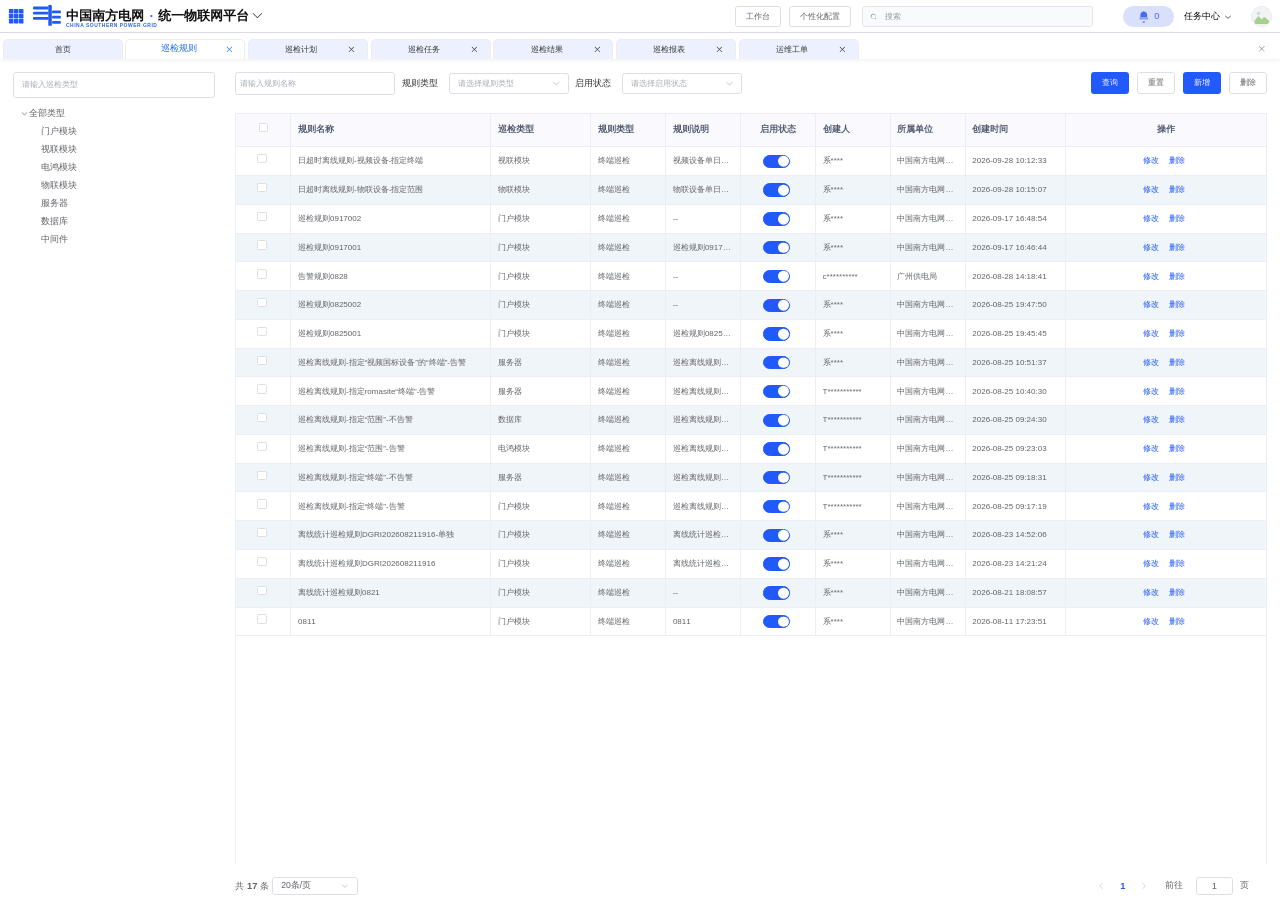
==== prototype/inspection/index.html @ e7e52f53 "发布巡检管理原型，包含告警完成期限与表格布局调整" ====
<!DOCTYPE html>
<html lang="zh-CN">
<head>
<meta charset="utf-8">
<meta name="viewport" content="width=device-width, initial-scale=1">
<title>物联网平台 - 巡检管理</title>
<style>
/* ============================================================
   设计基准：1920px 宽视口为 100%（与原系统 rem 缩放方案等价）
   1rem = 100px @1606px 视口 → 所有尺寸 = 实测像素 / 100
   ============================================================ */
html{ font-size: calc(100vw / 16.06); }
*{ box-sizing: border-box; }
:root{
  --primary:#2159FC;
  --primary-hover:#4C79FD;
  --primary-light:#EDF0FF;
  --t1:#303133;
  --t2:#606266;
  --t3:#909399;
  --ph:#A8ABB2;
  --bd:#DCDFE6;
  --bd-l:#EBEEF5;
  --th-bg:#F9F9FE;
  --th-c:#515A6E;
  --stripe:#F0F5F9;
  --tab-active:#2368F6;
  --pill:#D9E0FC;
  --panel:#F3F5FD;
}
body{
  margin:0; height:100vh; overflow:hidden;
  display:flex; flex-direction:column;
  background:#fff; color:var(--t2);
  font-family:-apple-system,BlinkMacSystemFont,"Segoe UI","Microsoft YaHei",Helvetica,Arial,sans-serif;
  font-size:0.1171rem;
  -webkit-font-smoothing:antialiased;
}
button{ font-family:inherit; }
input{ font-family:inherit; }
::selection{ background:#D9E0FC; }

/* ---------------- 顶部导航 ---------------- */
.topbar{
  flex:none; height:0.42rem; background:#fff;
  border-bottom:1px solid var(--bd);
  display:flex; align-items:center; justify-content:space-between;
  padding-left:0.09rem; padding-right:0.10rem;
}
.tb-left{ display:flex; align-items:center; height:100%; position:relative; top:0.005rem; }
.app-grid{ width:0.24rem; height:0.24rem; flex:none; }
.brand{ display:flex; align-items:center; margin-left:0.09rem; }
.brand-logo{ width:0.35rem; height:0.26rem; margin-bottom:0.03rem; flex:none; }
.brand-text{ margin-left:0.06rem; position:relative; top:0.026rem; }
.brand-title{
  font-size:0.168rem; font-weight:700; color:#111;
  line-height:0.168rem; white-space:nowrap;
}
.brand-title i{ font-style:normal; color:#3C6DF5; padding:0 0.02rem; }
.brand-sub{
  font-size:0.062rem; font-weight:700; color:#2C63F0;
  letter-spacing:0.0066rem; line-height:0.07rem; white-space:nowrap;
  margin-top:0.014rem; transform:scaleY(0.95); transform-origin:left top;
}
.brand-caret{ width:0.16rem; height:0.16rem; margin-left:0.02rem; margin-bottom:0.04rem; color:#333; flex:none; }
.tb-right{ display:flex; align-items:center; height:100%; position:relative; top:0.005rem; }

/* ---------------- 按钮 ---------------- */
.btn{
  height:0.268rem; padding:0 0.1255rem; border-radius:0.0335rem;
  font-size:0.1004rem; font-weight:500; cursor:pointer;
  border:1px solid var(--bd); background:#fff; color:var(--t2);
  display:inline-flex; align-items:center; justify-content:center;
  transition:background-color .2s,border-color .2s,color .2s; white-space:nowrap;
}
.btn:hover{ color:var(--primary); border-color:#C6DAFB; background:#ECF2FE; }
.btn-primary{ background:var(--primary); border-color:var(--primary); color:#fff; }
.btn-primary:hover{ background:var(--primary-hover); border-color:var(--primary-hover); color:#fff; }
.btn+.btn{ margin-left:0.1004rem; }
.btn-link{
  border:none; background:none; padding:0.0669rem 0; color:var(--primary);
  font-size:0.1004rem; cursor:pointer; height:auto; font-weight:400;
}
.btn-link:hover{ color:var(--primary-hover); }
.btn-link+.btn-link{ margin-left:0.1255rem; }
.btn-text-gray{ color:var(--t2); }

/* 顶部搜索框 */
.tb-search{
  margin-left:0.14rem; width:2.89rem; height:0.268rem;
  background:#F9FAFB; border:1px solid #E5E6EB; border-radius:0.0335rem;
  display:flex; align-items:center; padding:0 0.09rem; gap:0.06rem;
}
.tb-search svg{ width:0.10rem; height:0.10rem; color:#999; flex:none; }
.tb-search input{
  border:none; background:transparent; outline:none; flex:1; min-width:0;
  font-size:0.1004rem; color:#333;
}
.tb-search input::placeholder{ color:#999; }

/* 消息铃铛 */
.tb-pill{
  margin-left:0.38rem; width:0.64rem; height:0.268rem; border-radius:0.134rem;
  background:var(--pill); color:#4869F3;
  display:flex; align-items:center; justify-content:center; gap:0.04rem;
  cursor:pointer;
}
.tb-pill svg{ width:0.17rem; height:0.17rem; flex:none; }
.tb-pill span{ font-size:0.1171rem; line-height:1; }
.tb-task{
  margin-left:0.13rem; display:flex; align-items:center; gap:0.05rem;
  font-size:0.1087rem; color:#000; cursor:pointer;
}
.tb-task svg{ width:0.10rem; height:0.10rem; }
.tb-avatar{ margin-left:0.23rem; width:0.27rem; height:0.27rem; border-radius:50%; flex:none;
  border:1px solid #E4E7ED; background:#fff; overflow:hidden; display:flex;
  align-items:center; justify-content:center; }

/* ---------------- 标签栏 ---------------- */
.tags-view{
  flex:none; height:0.32rem; background:#fff;
  display:flex; align-items:flex-end; overflow:hidden;
  box-shadow:0 1px 4px rgba(0,0,0,.07); position:relative; z-index:5;
}
.tag{
  width:1.506rem; height:0.251rem; margin:0.0669rem 0 0 0.0335rem;
  border:1px solid #EBEDF1; border-bottom:none;
  border-radius:0.06rem 0.06rem 0 0;
  background:var(--primary-light); color:#333;
  font-size:0.1004rem; display:flex; align-items:center; justify-content:center;
  cursor:pointer; position:relative; padding:0 0.134rem; flex:none;
}
.tag.active{ background:#fff; color:var(--tab-active); font-size:0.1087rem; font-weight:500; }
.tag .tag-label{ flex:1; min-width:0; text-align:center; overflow:hidden; text-overflow:ellipsis; white-space:nowrap; }
.tag .tag-close{
  width:0.12rem; height:0.12rem; margin-left:0.05rem; flex:none;
  border-radius:50%; display:flex; align-items:center; justify-content:center;
  color:#333; font-size:0.10rem;
}
.tag.active .tag-close{ color:var(--tab-active); }
.tag .tag-close:hover{ background:rgba(0,0,0,.08); }
.tag .tag-close svg{ width:0.11rem; height:0.11rem; }

/* ---------------- 内容区 ---------------- */
.content{ flex:1; min-height:0; display:flex; flex-direction:column; padding:0.1673rem 0.1673rem 0.024rem; }
.page{ flex:1; min-height:0; display:none; flex-direction:column; }
.page.show{ display:flex; }

/* 筛选区 */
.filter-box{ flex:none; height:0.42rem; display:flex; align-items:flex-start; margin-bottom:0.09rem; }
.filter-item{ flex:none; margin-right:0.083rem; }
.fi-input{ width:2.01rem; }
.inp{
  width:100%; height:0.268rem; border:1px solid var(--bd); border-radius:0.0335rem;
  background:#fff; padding:0 0.05rem; font-size:0.1004rem; color:var(--t2); outline:none;
  transition:border-color .2s;
}
.inp::placeholder{ color:var(--ph); }
.inp:focus{ border-color:var(--primary); }
.inp-sm{ height:0.284rem; }
.sel{
  width:100%; height:0.268rem; border:1px solid var(--bd); border-radius:0.0335rem;
  background:#fff; display:flex; align-items:center; justify-content:space-between;
  padding:0 0.09rem 0 0.10rem; font-size:0.1004rem; color:var(--ph); cursor:pointer;
}
.sel .val{ color:var(--t2); }
.sel.filled{ color:var(--t2); }
.sel svg{ width:0.11rem; height:0.11rem; color:#A8ABB2; flex:none; }
.fi-unit{ width:1.66rem; }
.fi-group{ width:2.23rem; display:flex; align-items:stretch; }
.grp-label{
  height:0.268rem; border:1px solid var(--bd); border-right:none;
  border-radius:0.0335rem 0 0 0.0335rem; background:#fff;
  display:flex; align-items:center; padding:0 0.117rem;
  font-size:0.1004rem; color:var(--t2); white-space:nowrap;
}
.grp-sel{
  flex:1; min-width:0; height:0.268rem; border:1px solid var(--bd);
  border-radius:0 0.0335rem 0.0335rem 0; background:#fff;
  display:flex; align-items:center; justify-content:space-between;
  padding:0 0.09rem 0 0.10rem; font-size:0.1004rem; color:var(--ph); cursor:pointer;
}
.grp-sel.filled{ color:var(--t2); }
.grp-sel svg{ width:0.11rem; height:0.11rem; color:#A8ABB2; flex:none; }
.filter-right{ margin-left:auto; display:flex; align-items:flex-start; }

/* 高级筛选面板 */
.adv-panel{ flex:none; }
.adv-row{
  background:var(--panel); border-radius:0.0669rem 0.0669rem 0 0;
  padding:0.14rem 0.09rem 0.14rem 0.09rem; display:flex; align-items:center;
}
.adv-row .filter-item{ margin-right:0.09rem; }
.adv-foot{
  background:var(--panel); border-radius:0 0 0.0669rem 0.0669rem;
  height:0.54rem; display:flex; align-items:center; justify-content:flex-end;
  padding-right:0.09rem; margin-bottom:0.08rem;
}
.adv-status{ width:3.11rem; display:flex; align-items:center; gap:0.09rem; }
.adv-status .lb{ font-size:0.1004rem; color:var(--t2); white-space:nowrap; }
.adv-date{ width:6.22rem; display:flex; align-items:center; gap:0.09rem; }
.date-range{
  flex:1; min-width:0; height:0.268rem; border:1px solid var(--bd); border-radius:0.0335rem;
  background:#fff; display:flex; align-items:center; padding:0 0.09rem;
  font-size:0.1004rem; color:var(--ph); cursor:pointer;
}
.date-range .sep{ margin:0 0.05rem; }
.collapse-btn{
  border:none; background:none; color:var(--t2); font-size:0.1004rem; cursor:pointer;
  display:flex; align-items:center; gap:0.03rem;
}
.collapse-btn:hover{ color:var(--primary); }

/* ---------------- 表格 ---------------- */
.table-wrap{
  flex:1; min-height:0; overflow-y:auto; overflow-x:auto;
  border:1px solid var(--bd-l); border-bottom:none;
  background:#fff; position:relative;
}
table.tbl{ width:100%; table-layout:fixed; border-collapse:separate; border-spacing:0; }
table.tbl th,table.tbl td{
  border-right:1px solid var(--bd-l); border-bottom:1px solid var(--bd-l);
  text-align:left; vertical-align:middle; overflow:hidden;
}
table.tbl th:last-child,table.tbl td:last-child{ border-right:none; }
table.tbl thead th{
  height:0.413rem; background:var(--th-bg); color:var(--th-c);
  font-size:0.1087rem; font-weight:600; padding:0 0.1004rem;
  position:sticky; top:0; z-index:3; white-space:nowrap;
}
table.tbl tbody td{
  height:0.3633rem; padding:0 0.1004rem; font-size:0.1004rem; color:var(--t2);
  background:#fff; white-space:nowrap; text-overflow:ellipsis;
}
table.tbl tbody tr:nth-child(even) td{ background:var(--stripe); }
table.tbl tbody tr:hover td{ background:#F5F7FA; }
td.col-op{ text-align:left; }
td.col-op .cell{ display:flex; align-items:center; }
.exp-num{ color:blue; font-weight:700; cursor:pointer; }
.exp-num:hover{ text-decoration:underline; }
.empty-cell{
  height:6.54rem; text-align:center; color:var(--t3); font-size:0.1171rem;
  display:flex; align-items:center; justify-content:center; background:#fff;
}
tr.no-stripe td{ background:#fff !important; }

/* 分页 */
.pager{
  flex:none; height:0.301rem; margin-top:0.125rem;
  display:flex; align-items:center; justify-content:space-between;
}
.page-detail .pager{ margin-top:0.14rem; }
.pager .total{ font-size:0.1171rem; color:var(--t2); white-space:nowrap; }
.pager-right{ flex:1; min-width:0; display:flex; align-items:center; padding:0.0167rem 0.0418rem; }
.pg-ctrl{ margin-left:auto; display:flex; align-items:center; }
.pg-size{
  width:1.071rem; height:0.268rem; border:1px solid transparent; border-radius:0.0335rem;
  display:flex; align-items:center; justify-content:space-between; padding:0 0.09rem 0 0.10rem;
  font-size:0.1087rem; color:var(--t2); cursor:pointer; flex:none;
}
.pg-size:hover{ border-color:var(--bd); }
.pg-size svg{ width:0.10rem; height:0.10rem; color:#A8ABB2; }
.pg-btn{
  width:0.268rem; height:0.268rem; border-radius:0.0167rem;
  background:#fff; border:none; color:var(--t1); font-size:0.1171rem;
  display:flex; align-items:center; justify-content:center; cursor:pointer; flex:none;
}
.pg-btn:hover{ color:var(--primary); }
.pg-btn:disabled{ color:#C0C4CC; cursor:not-allowed; }
.pg-nums{ display:flex; align-items:center; }
.pg-num{
  width:0.268rem; height:0.268rem; border-radius:0.0167rem; background:#fff;
  display:flex; align-items:center; justify-content:center; cursor:pointer;
  font-size:0.1171rem; color:var(--t1); padding:0 0.0335rem; flex:none;
}
.pg-num:hover{ color:var(--primary); }
.pg-num.active{ color:var(--primary); font-weight:700; }
.pg-jump{ margin-left:0.1338rem; display:flex; align-items:center; font-size:0.1087rem; color:var(--t2); }
.pg-jump .goto{ width:0.297rem; display:flex; align-items:center; margin-right:0.0669rem; }
.pg-jump .cls{ width:0.297rem; display:flex; align-items:center; margin-left:0.0669rem; }
.pg-jump input{
  width:0.468rem; height:0.234rem; margin:0 0.0167rem; border:1px solid var(--bd);
  border-radius:0.0335rem; text-align:center; font-size:0.1171rem; color:var(--t2); outline:none;
}
.pg-jump input:focus{ border-color:var(--primary); }

/* ---------------- 详情页 ---------------- */
.detail-title{ flex:none; margin:0; height:0.221rem; font-size:0.2008rem; font-weight:500; color:#333; line-height:0.221rem; }
.detail-actions{ flex:none; height:0.268rem; margin-top:0.032rem; display:flex; justify-content:flex-end; }
.page-detail .table-wrap{ margin-top:0.28rem; }
.page-detail .content{ padding-bottom:0.14rem; }
/* 详情表行高比列表表更矮（1920 实测 34px，列表为 43.4px） */
.page-detail table.tbl tbody td{ height:0.284rem; }

/* ---------------- 弹窗 ---------------- */
.overlay{
  position:fixed; inset:0; background:rgba(0,0,0,.5); z-index:100;
  display:none; overflow:auto;
}
.overlay.show{ display:block; }
.dialog{
  width:8.03rem; margin:0.4625rem auto 0.42rem; background:#fff;
  border-radius:0.0669rem; box-shadow:0 12px 32px 4px rgba(0,0,0,.04),0 8px 20px rgba(0,0,0,.08);
  display:flex; flex-direction:column;
}
.dlg-head{
  background:#EEF1FD; border-radius:0.0669rem 0.0669rem 0 0;
  padding:0.15rem 0.268rem 0.117rem 0.167rem; position:relative;
  display:flex; align-items:center;
}
.dlg-head h3{ margin:0; font-size:0.1506rem; font-weight:500; color:var(--t1); }
.dlg-close{
  position:absolute; right:0.167rem; top:50%; transform:translateY(-50%);
  width:0.20rem; height:0.20rem; border:none; background:none; cursor:pointer;
  color:#909399; display:flex; align-items:center; justify-content:center;
}
.dlg-close:hover{ color:var(--primary); }
.dlg-close svg{ width:0.13rem; height:0.13rem; }
.dlg-body{ padding:0.1255rem 0.167rem; }
.dlg-foot{ padding:0.134rem 0.167rem 0.167rem; display:flex; justify-content:flex-end; }

.form-row{ display:flex; margin-bottom:0.1506rem; }
.form-item{ flex:1; min-width:0; display:flex; align-items:flex-start; }
.form-item.col2{ margin-left:0; }
.fi-label{
  flex:none; width:1.50rem; text-align:right; padding-right:0.1004rem;
  font-size:0.1171rem; color:#333; line-height:0.2677rem; margin-bottom:0.0418rem;
}
.fi-label.w80{ width:0.80rem; }
.fi-label .req{ color:#F56C6C; margin-right:0.02rem; }
.fi-ctrl{ flex:1; min-width:0; line-height:0.2677rem; display:flex; flex-direction:column; justify-content:center; }
.ctrl-line{ display:flex; align-items:center; gap:0.05rem; min-height:0.2677rem; flex-wrap:wrap; }
.radios{ display:flex; align-items:center; gap:0.251rem; }
.radio{ display:flex; align-items:center; gap:0.05rem; font-size:0.1171rem; color:var(--t2); cursor:pointer; }
.radio .dot{
  width:0.1171rem; height:0.1171rem; border-radius:50%; border:1px solid var(--bd);
  background:#fff; flex:none; position:relative;
}
.radio.checked .dot{ border-color:var(--primary); background:var(--primary); }
.radio.checked .dot::after{
  content:""; position:absolute; left:50%; top:50%; transform:translate(-50%,-50%);
  width:0.045rem; height:0.045rem; border-radius:50%; background:#fff;
}
.radio.disabled{ color:#A8ABB2; cursor:not-allowed; }
.radio.disabled .dot{ background:#F5F7FA; border-color:#DCDFE6; }
.radio.disabled.checked .dot{ background:#F5F7FA; border-color:#DCDFE6; }
.radio.disabled.checked .dot::after{ background:#A8ABB2; }
.checkbox{ display:flex; align-items:center; gap:0.05rem; font-size:0.1171rem; color:var(--t2); cursor:pointer; }
.checkbox.disabled{ color:#A8ABB2; cursor:not-allowed; }
.checkbox .box{
  width:0.1171rem; height:0.1171rem; border-radius:0.0167rem; border:1px solid var(--bd);
  background:#fff; flex:none; display:flex; align-items:center; justify-content:center; color:#fff;
}
.checkbox.checked .box{ background:var(--primary); border-color:var(--primary); }
.checkbox.disabled.checked .box{ background:#F2F6FC; border-color:#DCDFE6; color:#A8ABB2; }
.checkbox .box svg{ width:0.08rem; height:0.08rem; display:none; }
.checkbox.checked .box svg{ display:block; }
.ctrl-inp{
  height:0.268rem; border:1px solid var(--bd); border-radius:0.0335rem; background:#fff;
  padding:0 0.09rem; font-size:0.1004rem; color:var(--t2); outline:none; width:100%;
}
.ctrl-inp::placeholder{ color:var(--ph); }
.ctrl-inp:focus{ border-color:var(--primary); }
.ctrl-inp[readonly]{ background:#F5F7FA; color:#A8ABB2; cursor:not-allowed; }
.inp-wrap{ flex:1; min-width:0; position:relative; display:flex; align-items:center; }
.inp-count{
  position:absolute; right:0.09rem; font-size:0.1004rem; color:var(--t3); pointer-events:none;
}
.inp-icon{
  position:absolute; left:0.09rem; width:0.12rem; height:0.12rem; color:#A8ABB2;
  display:flex; align-items:center; pointer-events:none;
}
.inp-icon svg{ width:100%; height:100%; }
.inp-suffix{
  position:absolute; right:0.09rem; width:0.12rem; height:0.12rem; color:#A8ABB2;
  display:flex; align-items:center; pointer-events:none;
}
.inp-suffix svg{ width:100%; height:100%; }
.suffix-tip{ font-size:0.1004rem; color:var(--t3); white-space:nowrap; }
.week-chips{ display:flex; gap:0.05rem; }
.week-chip{
  min-width:0.42rem; height:0.23rem; border:1px solid var(--bd); border-radius:0.0335rem;
  background:#fff; font-size:0.1004rem; color:var(--t2); display:flex;
  align-items:center; justify-content:center; cursor:pointer; padding:0 0.06rem;
}
.week-chip.on{ background:var(--primary); border-color:var(--primary); color:#fff; }
.seg{ display:flex; border:1px solid var(--primary); border-radius:0.0335rem; overflow:hidden; height:0.23rem; flex:none; }
.seg div{ width:0.40rem; display:flex; align-items:center; justify-content:center; font-size:0.1004rem; cursor:pointer; color:var(--primary); }
.seg div+div{ border-left:1px solid var(--primary); }
.seg div.on{ background:var(--primary); color:#fff; }
.wk-sel{
  width:1.24rem; height:0.268rem; border:1px solid var(--bd); border-radius:0.0335rem; background:#fff;
  display:flex; align-items:center; justify-content:space-between; padding:0 0.09rem 0 0.10rem;
  font-size:0.1004rem; color:var(--t2); cursor:pointer; flex:none;
}
.wk-sel svg{ width:0.11rem; height:0.11rem; color:#A8ABB2; flex:none; }

/* 确认框 */
.msgbox{
  width:4.20rem; margin:0.4625rem auto 0; background:#fff; border-radius:0.0669rem;
  padding:0.167rem; box-shadow:0 12px 32px 4px rgba(0,0,0,.04),0 8px 20px rgba(0,0,0,.08);
  position:relative;
}
.msgbox h3{ margin:0 0 0.1255rem; font-size:0.1506rem; font-weight:500; color:var(--t1); }
.msgbox p{ margin:0; font-size:0.1171rem; color:var(--t2); line-height:0.251rem; }
.msgbox .dlg-close{ right:0.167rem; top:0.167rem; transform:none; }
.msgbox-foot{ margin-top:0.251rem; display:flex; justify-content:flex-end; }

/* 轻提示 */
.toast-wrap{ position:fixed; top:0.2rem; left:0; right:0; z-index:300; display:flex; flex-direction:column; align-items:center; pointer-events:none; }
.toast{
  margin-bottom:0.10rem; background:#fff; border:1px solid var(--bd-l); border-radius:0.0335rem;
  box-shadow:0 4px 12px rgba(0,0,0,.12); padding:0.11rem 0.15rem;
  display:flex; align-items:center; gap:0.07rem; font-size:0.1171rem; color:var(--t2);
  animation:toastIn .25s ease;
}
.toast svg{ width:0.14rem; height:0.14rem; flex:none; }
.toast.info svg{ color:#909399; }
.toast.success svg{ color:#67C23A; }
.toast.warn svg{ color:#E6A23C; }
@keyframes toastIn{ from{ opacity:0; transform:translateY(-0.10rem);} to{ opacity:1; transform:none;} }

/* ============================================================
   v2 新增样式
   ============================================================ */
/* 内层 Tab：紧凑 + 选中蓝底白字 */
.inner-tabs{flex:none; display:flex; gap:0.06rem; margin-bottom:0.10rem;}
.inner-tab{
  padding:0.05rem 0.14rem; font-size:0.1171rem; line-height:0.22rem; color:var(--t2);
  cursor:pointer; border-radius:0.0335rem; transition:background .15s,color .15s; user-select:none;
}
.inner-tab:hover{ color:var(--primary); background:#F0F4FF; }
.inner-tab.on{ background:var(--primary); color:#fff; }

/* 面板：沿用原 .page 的纵向 flex 模型，保证内部表格独立滚动 */
.pane{ flex:1; min-height:0; display:none; flex-direction:column; }
.pane.show{ display:flex; }
#pane-report{ overflow-y:auto; padding-right:0.04rem; }
#pane-detail{ overflow:hidden; }

/* 补齐原文件中未定义的类名 */
.op-links{ display:flex; gap:0.10rem; flex-wrap:nowrap; align-items:center; }
.op-links a{ color:var(--primary); cursor:pointer; font-size:0.1171rem; white-space:nowrap; }
.op-links a:hover{ text-decoration:underline; }

/* 只读配置弹窗 */
.ro-tip{
  margin:0 0 0.10rem; padding:0.05rem 0.09rem; font-size:0.1087rem; color:#8A6D3B;
  background:#FDF6EC; border:1px solid #FAE3C0; border-radius:0.0335rem;
}

/* 检测报表 */
.metric-grid{ display:grid; grid-template-columns:repeat(4,minmax(0,1fr)); gap:0.12rem; margin-bottom:0.10rem; }
.metric-card{ background:#F7F8FA; border-radius:0.0669rem; padding:0.14rem 0.16rem; }
.metric-card .lb{ font-size:0.1171rem; color:var(--t2); margin-bottom:0.05rem; }
.metric-card .num{ font-size:0.2677rem; font-weight:500; color:var(--t1); line-height:1.2; font-variant-numeric:tabular-nums; }
.metric-card .sub{ font-size:0.1087rem; color:var(--t3); margin-top:0.03rem; }
.metric-note{ font-size:0.1087rem; color:var(--t3); margin:0 0 0.14rem; }

.card{ background:#fff; border:1px solid var(--bd-l); border-radius:0.0669rem; padding:0.14rem 0.16rem; margin-bottom:0.14rem; }
.card-hd{ display:flex; align-items:center; justify-content:space-between; margin-bottom:0.10rem; }
.card-hd h4{ margin:0; font-size:0.1339rem; font-weight:500; color:var(--t1); }
.card-hd .ops{ display:flex; gap:0.08rem; align-items:center; }

.proj-grid{ display:grid; grid-template-columns:repeat(4,minmax(0,1fr)); gap:0.12rem; margin-bottom:0.14rem; }
.proj-card{ background:#F7F8FA; border-radius:0.0669rem; padding:0.12rem 0.14rem; }
.proj-card h5{ margin:0 0 0.08rem; font-size:0.1255rem; font-weight:500; color:var(--t1); }
.proj-card .rows{ display:flex; flex-wrap:wrap; gap:0.06rem 0.28rem; }
.proj-card .row{ font-size:0.1171rem; color:var(--t2); line-height:1.9; white-space:nowrap; }
.proj-card .row span{ color:var(--t1); font-variant-numeric:tabular-nums; }
.proj-card .row em{ font-style:normal; font-size:0.1087rem; color:var(--t3); }

.rpt-tbl{ width:100%; border-collapse:collapse; font-size:0.1171rem; table-layout:fixed; }
.rpt-tbl th{ background:#F7F8FA; color:var(--t2); font-weight:400; font-size:0.1087rem; text-align:right; padding:0.07rem 0.10rem; border-bottom:1px solid var(--bd-l); }
.rpt-tbl th:first-child,.rpt-tbl td:first-child{ text-align:left; }
.rpt-tbl td{ padding:0.07rem 0.10rem; border-bottom:1px solid var(--bd-l); text-align:right; font-variant-numeric:tabular-nums; color:var(--t1); }
.rpt-tbl td .sub{ font-size:0.1087rem; color:var(--t3); margin-left:0.03rem; }
.rpt-tbl tfoot td{ font-weight:500; border-top:1px solid var(--bd-l); border-bottom:none; }
.rpt-foot{ font-size:0.1087rem; color:var(--t3); line-height:1.9; margin:0.10rem 0 0; }

.trend-legend{ display:flex; gap:0.20rem; font-size:0.1087rem; color:var(--t2); margin-top:0.06rem; flex-wrap:wrap; }
.trend-legend span{ display:flex; align-items:center; gap:0.06rem; cursor:pointer; }
.trend-legend span.off{ opacity:.35; }
.trend-legend i{ width:0.14rem; height:2px; display:inline-block; }

/* 处置工单弹窗 */
.wo-picked{ max-height:1.50rem; overflow:auto; border:1px solid var(--bd-l); border-radius:0.0335rem; }
.wo-picked table{ width:100%; border-collapse:collapse; table-layout:fixed; font-size:0.1171rem; }
.wo-picked th{ background:#F7F8FA; font-weight:400; color:var(--t2); font-size:0.1087rem; text-align:left; padding:0.05rem 0.10rem; border-bottom:1px solid var(--bd-l); position:sticky; top:0; z-index:1; }
.wo-picked td{ padding:0.05rem 0.10rem; border-bottom:1px solid var(--bd-l); color:var(--t1); overflow:hidden; text-overflow:ellipsis; white-space:nowrap; }
.wo-picked td.w1{ width:0.36rem; }
.wo-picked td.w2{ width:1.10rem; text-align:right; font-variant-numeric:tabular-nums; }
.wo-picked td.w3{ width:0.90rem; color:var(--t2); }
.wo-bar{ display:flex; align-items:center; justify-content:space-between; margin-top:0.06rem; font-size:0.1087rem; color:var(--t2); }


/* 字段提示按钮：hover 显示，移出隐藏 */
.tip{
  width:0.13rem; height:0.13rem; border-radius:50%; background:#C0C4CC; color:#fff;
  font-size:0.0868rem; line-height:1; display:inline-flex; align-items:center; justify-content:center;
  cursor:help; position:relative; flex:none; font-style:normal; margin-left:0.04rem; vertical-align:middle;
}
.tip:hover{ background:var(--primary); }
.tip::after{
  content:attr(data-tip); position:absolute; left:0.19rem; top:50%; transform:translateY(-50%);
  background:rgba(48,49,51,.92); color:#fff; font-size:0.1004rem; line-height:1.6; font-weight:400;
  padding:0.05rem 0.08rem; border-radius:0.0251rem; width:max-content; max-width:3.20rem;
  white-space:normal; opacity:0; visibility:hidden; transition:opacity .15s; z-index:60; pointer-events:none;
}
.tip:hover::after{ opacity:1; visibility:visible; }

/* 工单弹窗内分页 */
.wo-pager{ display:flex; align-items:center; justify-content:flex-end; gap:0.06rem; margin-top:0.05rem; font-size:0.1004rem; color:var(--t2); }
.wo-pager button{ height:0.22rem; min-width:0.22rem; padding:0 0.06rem; border:1px solid var(--bd);
  background:#fff; border-radius:0.0251rem; cursor:pointer; color:var(--t2); font-size:0.1004rem; }
.wo-pager button:hover:not(:disabled){ border-color:var(--primary); color:var(--primary); }
.wo-pager button:disabled{ opacity:.4; cursor:not-allowed; }

/* 组织树选择器 */
.tree-dd{ position:fixed; z-index:200; background:#fff; border:1px solid #E4E7ED; border-radius:0.0335rem;
  box-shadow:0 2px 12px rgba(0,0,0,.1); padding:0.05rem 0; font-size:0.1004rem; min-width:2.60rem; max-height:3.20rem; overflow:auto; }
.tree-dd .tnode{ display:flex; align-items:center; height:0.26rem; padding-right:0.12rem; cursor:pointer; color:#606266; }
.tree-dd .tnode:hover{ background:#F5F7FA; }
.tree-dd .tnode.on{ color:var(--primary); background:#F0F4FF; }
.tree-dd .tarrow{ width:0.16rem; flex:none; display:flex; align-items:center; justify-content:center; color:#C0C4CC; }
.tree-dd .tarrow svg{ width:0.09rem; height:0.09rem; transition:transform .15s; }
.tree-dd .tarrow.open svg{ transform:rotate(90deg); }
.tree-dd .tnode .tname{ flex:1; min-width:0; overflow:hidden; text-overflow:ellipsis; white-space:nowrap; }
.tree-dd .tfoot{ border-top:1px solid var(--bd-l); margin-top:0.04rem; padding:0.05rem 0.12rem 0.02rem; }
.tree-dd .tfoot label{ display:flex; align-items:center; gap:0.05rem; cursor:pointer; color:#606266; }

/* 日期选择器 */
.date-dd{ position:fixed; z-index:200; background:#fff; border:1px solid #E4E7ED; border-radius:0.0335rem;
  box-shadow:0 2px 12px rgba(0,0,0,.1); padding:0.08rem; font-size:0.1004rem; width:2.20rem; }
.date-dd .dh{ display:flex; align-items:center; justify-content:space-between; margin-bottom:0.06rem; color:#606266; }
.date-dd .dh b{ font-weight:500; }
.date-dd .dh span{ cursor:pointer; padding:0 0.05rem; color:var(--primary); }
.date-dd .dw{ display:grid; grid-template-columns:repeat(7,1fr); gap:0.02rem; color:#A8ABB2; text-align:center; margin-bottom:0.03rem; }
.date-dd .dg{ display:grid; grid-template-columns:repeat(7,1fr); gap:0.02rem; }
.date-dd .dc{ height:0.22rem; display:flex; align-items:center; justify-content:center; cursor:pointer;
  border-radius:0.0251rem; color:#606266; }
.date-dd .dc:hover{ background:#F0F4FF; color:var(--primary); }
.date-dd .dc.on{ background:var(--primary); color:#fff; }
.date-dd .dc.dim{ color:#DCDFE6; cursor:not-allowed; }
.date-dd .dc.dim:hover{ background:none; color:#DCDFE6; }

/* 趋势图 tooltip */
#trendWrap{ position:relative; }
.trend-tip{ position:absolute; pointer-events:none; background:rgba(48,49,51,.92); color:#fff;
  font-size:0.1004rem; line-height:1.7; padding:0.05rem 0.08rem; border-radius:0.0251rem;
  opacity:0; transition:opacity .12s; white-space:nowrap; z-index:10; }

/* 多选下拉面板 */
.multi-dd{
  position:fixed; z-index:200; background:#fff; border:1px solid #E4E7ED; border-radius:0.0335rem;
  box-shadow:0 2px 12px rgba(0,0,0,.1); padding:0.05rem 0; font-size:0.1004rem; min-width:1.80rem;
}
.multi-dd .mi{ display:flex; align-items:center; gap:0.05rem; padding:0 0.12rem; height:0.26rem; cursor:pointer; color:#606266; }
.multi-dd .mi:hover{ background:#F5F7FA; }
.multi-dd .mi.on{ color:var(--primary); }
.multi-dd .mi .mk{ width:0.11rem; height:0.11rem; border:1px solid var(--bd); border-radius:0.0167rem; flex:none;
  display:flex; align-items:center; justify-content:center; color:#fff; }
.multi-dd .mi.on .mk{ background:var(--primary); border-color:var(--primary); }
.multi-dd .mi .mk svg{ width:0.08rem; height:0.08rem; display:none; }
.multi-dd .mi.on .mk svg{ display:block; }
.multi-dd .mfoot{ border-top:1px solid var(--bd-l); margin-top:0.04rem; padding:0.04rem 0.12rem 0; display:flex; justify-content:space-between; }
.multi-dd .mfoot a{ color:var(--primary); cursor:pointer; }

/* 标签栏右侧关闭按钮 */
.tags-spacer{ flex:1; }
.tags-ctrl{
  flex:none; width:0.26rem; height:0.251rem; margin:0.0669rem 0.10rem 0 0;
  display:flex; align-items:center; justify-content:center; cursor:pointer;
  color:#909399; border-radius:0.0335rem; align-self:flex-start;
}
.tags-ctrl:hover{ background:rgba(0,0,0,.06); color:var(--primary); }
.tags-ctrl.disabled{ opacity:.35; cursor:not-allowed; }
.tags-ctrl svg{ width:0.12rem; height:0.12rem; }

/* 处置工单：工具条 + 已选标签 */
.wo-toolbar{ display:flex; align-items:center; gap:0.08rem; margin:0.04rem 0 0.04rem; font-size:0.1004rem; color:var(--t2); }
.wo-toolbar a{ color:var(--primary); cursor:pointer; }
.wo-toolbar a:hover{ text-decoration:underline; }
.wo-tags{ display:flex; flex-wrap:wrap; gap:0.05rem; margin-bottom:0.06rem; max-height:0.62rem; overflow:auto; }
.wo-tag{
  display:inline-flex; align-items:center; gap:0.04rem; padding:0.01rem 0.06rem; border-radius:0.0251rem;
  background:#E8F0FE; color:#2159FC; font-size:0.1004rem; line-height:1.7;
}
.wo-tag b{ cursor:pointer; font-weight:400; opacity:.7; }
.wo-tag b:hover{ opacity:1; }

/* 状态标签 */
.chip{ display:inline-block; padding:0.01rem 0.07rem; border-radius:0.0251rem; font-size:0.1004rem; line-height:1.7; white-space:nowrap; }
.chip-wait{ background:#F4F4F5; color:#909399; }
.chip-run{ background:#E8F0FE; color:#2159FC; }
.chip-done{ background:#E7F6EC; color:#2E9E4F; }
.chip-part{ background:#FDF3E2; color:#C8860D; }
.chip-fail{ background:#FDECEC; color:#D94A4A; }
.chip-on{ background:#E7F6EC; color:#2E9E4F; }
.chip-off{ background:#F4F4F5; color:#909399; }

/* 进度条 */
.progress{ width:0.55rem; height:0.08rem; background:#EEE; border-radius:0.04rem; overflow:hidden; flex:none; }
.progress i{ display:block; height:100%; background:var(--primary); }
.progress-txt{ font-size:0.1004rem; color:var(--t2); margin-left:0.05rem; white-space:nowrap; }

/* 开关 */
.switch{ width:0.40rem; height:0.20rem; border-radius:0.10rem; background:#DCDFE6; position:relative; cursor:pointer; transition:background .2s; flex:none; }
.switch.on{ background:var(--primary); }
.switch i{ position:absolute; top:0.02rem; left:0.02rem; width:0.16rem; height:0.16rem; border-radius:50%; background:#fff; transition:left .2s; }
.switch.on i{ left:0.22rem; }

/* 对象数上限提示 */
.hint-line{ margin-top:0.06rem; font-size:0.1087rem; color:var(--t2); line-height:1.8; }
.hint-line b{ color:var(--t1); }
.hint-line.over b{ color:#D94A4A; }
.hint-tips{ margin-top:0.02rem; font-size:0.1004rem; color:#D94A4A; line-height:1.8; display:none; }
.hint-line.over + .hint-tips{ display:block; }

/* 列设置 */
.col-picker{ position:relative; }
.col-picker-panel{ position:absolute; right:0; top:0.32rem; z-index:30; background:#fff; border:1px solid var(--bd-l); border-radius:0.0335rem;
  box-shadow:0 4px 16px rgba(0,0,0,.10); padding:0.10rem 0.12rem; min-width:2.20rem; display:none; }
.col-picker-panel.show{ display:block; }


/* ============================================================
   巡检模块（新增样式，统一 insp- / r- 前缀，避免与基础样式冲突）
   ============================================================ */

/* ---------- 进度条（原站 el-progress：flex 行 = 轨道 + 文本）
   轨道高 5px（内联样式，固定），圆角 0.8364rem，底 #EBEEF5，填充 var(--primary)
   文本占位 0.4182rem（原站 50px/192 换算），字号 14px（内联样式，固定） ---------- */
.progress{ display:flex; align-items:center; width:100%; }
.progress .track{ flex:1; min-width:0; height:5px; border-radius:0.8364rem; background:#EBEEF5; overflow:hidden; }
.progress .track i{ display:block; height:100%; background:var(--primary); }
.progress-txt{ flex:none; width:0.4182rem; margin-left:0; font-size:14px; line-height:0.14rem; color:var(--t2); text-align:left; }

/* ---------- 规则表单：指定终端范围（嵌套筛选条件）
   原站实测：嵌套行 x=192.4（相对 .sec 左内边距再缩进 125.5），标签宽 80，下拉宽 937.6 ---------- */
#page-ruleform .frow.sub{ margin-left:1.2546rem; }
#page-ruleform .frow.sub .fi-label{ width:0.80rem; }
#page-ruleform .frow.sub .sel{ width:7.556rem; }
/* 底部「巡检规则说明」提示（纯文本，非黄底 tip） */
.rule-note{ margin:0.151rem 0 0; font-size:0.1004rem; line-height:0.143rem; color:#333; }
/* 告警自动派单的 否/是 单选 */
.radios.tight{ gap:0.251rem; }
.radios.tight .radio{ width:0.301rem; }

/* ---------- 分页尺寸选择器：原站常态即显示边框（#DCDFE6），高 25 ---------- */
.pg-size{ border-color:var(--bd); height:0.232rem; }
/* 详情弹窗页脚文案：原站整句同色（深灰），「已完成。」不着色 */
.dtl-foot-note{ color:#333; }
.dlg-detail .dtl-foot-note .res-status{ color:inherit; }

/* ---------- 确认框尺寸校正
   原站 el-message-box 默认宽 420px，经 postcss 转 rem（420/192=2.1875rem）后按根字号
   160.6 渲染为 351.3px；基础样式里的 4.20rem 用的是未转换的原始 px，故覆盖。 ---------- */
.msgbox{ width:3.51rem; }

/* ---------- 高级筛选展开区（报告列表）
   原站实测：面板 x=16.7 w=1572.6 h=55.2、左内边距 8.4、字段宽 311.2；
   下方独立一行右对齐「收起」按钮 w=58.9 ---------- */
.filter-more{ display:flex; align-items:center; height:0.552rem; padding-left:0.084rem; margin-top:0.132rem; }
.filter-more .fitem .inp{ width:3.112rem; }
.filter-more-foot{ display:flex; justify-content:flex-end; padding-right:0.083rem; margin:0.134rem 0 0; }
.adv-toggle{ min-width:0.589rem; }

/* ---------- 日期范围选择面板（报告生成时间） ---------- */
.date-range.filled{ color:var(--t2); }
.dr-dd{
  position:fixed; z-index:200; background:#fff; border:1px solid #E4E7ED; border-radius:0.0335rem;
  box-shadow:0 4px 16px rgba(0,0,0,.12); padding:0.10rem 0.12rem;
}
.dr-dd .dr-row{ display:flex; align-items:center; margin-bottom:0.08rem; }
.dr-dd .dr-row span{ width:0.50rem; flex:none; font-size:0.1004rem; color:var(--t2); }
.dr-dd .dr-row input{
  flex:1; min-width:0; height:0.268rem; border:1px solid var(--bd); border-radius:0.0335rem;
  padding:0 0.05rem; font-size:0.1004rem; color:var(--t2); outline:none; background:#fff;
}
.dr-dd .dr-row input:focus{ border-color:var(--primary); }
.dr-dd .dr-foot{ display:flex; justify-content:flex-end; gap:0.083rem; margin-top:0.10rem; }

/* ---------- 筛选条：带内联标签 ---------- */
.fitem{ flex:none; display:flex; align-items:center; margin-right:0.083rem; }
.fi-label{ padding-right:0.12rem; }
.flabel{ flex:none; font-size:0.1171rem; color:#333; white-space:nowrap; margin-right:0.134rem; line-height:0.284rem; }
.btn-plain{ background:#ECF5FF; border-color:#A0CFFF; color:#409EFF; }
.btn-plain:hover{ background:#D9ECFF; border-color:#A0CFFF; color:#409EFF; }
.fitem .inp{ width:2.008rem; }
.fitem .sel{ width:1.506rem; }
.tree-search{
  width:100%; height:0.318rem; border:1px solid var(--bd); border-radius:0.0335rem;
  background:#fff; padding:0 0.09rem; font-size:0.1004rem; color:var(--t2); outline:none;
}
.tree-search::placeholder{ color:var(--ph); }
.tree-search:focus{ border-color:var(--primary); }

/* ---------- 规则页：左树 + 右列表 ---------- */
.rule-split{ flex:1; min-height:0; display:flex; }
.tree-panel{ width:2.534rem; flex:none; margin-right:0.252rem; display:flex; flex-direction:column; min-height:0; }
.tree-body{ margin-top:0.084rem; overflow-y:auto; }
.tnode{
  height:0.226rem; display:flex; align-items:center; padding:0 0.09rem;
  border-radius:0.0335rem; font-size:0.1004rem; color:var(--t2);
  cursor:pointer; white-space:nowrap; overflow:hidden; text-overflow:ellipsis;
}
.tnode:hover{ background:#F5F7FA; }
.tnode.on{ background:var(--primary-light); color:var(--primary); }
.right-col{ flex:1; min-width:0; display:flex; flex-direction:column; min-height:0; }

/* ---------- 表格：右侧固定操作列 ---------- */
.table-wrap.ovf-x{ overflow-x:auto; }
/* 表头 / 单元格度量（按原站 el-table 实测覆盖基础样式）
   th 高 41.81、td 高 36.11、表头 700 / 10.8742px、单元格 10.0375px */
table.tbl thead th{ height:0.4181rem; font-weight:700; padding:0 0.0836rem; }
table.tbl tbody td{ height:0.3611rem; padding:0 0.0836rem; }
table.tbl thead th .cell{ line-height:0.1924rem; }
table.tbl tbody td .cell{ line-height:0.1924rem; padding-right:0.0335rem;
  overflow:hidden; text-overflow:ellipsis; white-space:nowrap; }
table.tbl thead th .cell{ overflow:hidden; text-overflow:ellipsis; white-space:nowrap; }
/* el-switch：原站实测 core 33.45×16.72 / 圆角 8.364 / 滑块 13.38 / 位移 18.22 */
.switch{
  display:inline-block; width:0.3345rem; height:0.1672rem; border-radius:0.0836rem;
  background:#DCDFE6; border:1px solid #DCDFE6; position:relative; cursor:pointer;
  vertical-align:middle; transition:background .2s, border-color .2s; flex:none;
}
.switch.on{ background:var(--primary); border-color:var(--primary); }
.switch i{
  position:absolute; top:50%; left:0.01rem; transform:translateY(-50%);
  width:0.1338rem; height:0.1338rem; border-radius:50%; background:#fff; transition:left .2s;
}
.switch.on i{ left:0.1722rem; }
table.tbl th.col-fix,table.tbl td.col-fix{
  position:sticky; right:0; z-index:2; background:#fff;
  box-shadow:-1px 0 0 0 var(--bd-l);
}
table.tbl thead th.col-fix{ z-index:4; background:var(--th-bg); }
table.tbl tbody tr:nth-child(even) td.col-fix{ background:var(--stripe); }
table.tbl tbody tr:hover td.col-fix{ background:#F5F7FA; }
table.tbl th.col-c,table.tbl td.col-c{ text-align:center; }
td.col-op .cell{ display:flex; align-items:center; gap:0.1255rem; flex-wrap:nowrap; }
td.col-op.col-c .cell{ justify-content:center; }
td.col-op .cell a{ color:var(--primary); cursor:pointer; white-space:nowrap; }
td.col-op .cell a:hover{ text-decoration:underline; }
td.col-op .cell a.mute{ color:var(--t2); }

/* ---------- 表单页（页面级，非弹窗） ---------- */
.form-page{ flex:1; min-height:0; overflow-y:auto; margin:0 -0.1673rem; }
#page-ruleform .sec{ padding:0 0.1673rem 0.32rem 0.6693rem; }
#page-planform .sec{ padding:0 0.502rem 0.32rem 0.502rem; }
.sec-sep{ height:0.08rem; background:#F4F5F9; }
.sec-title{ margin:0 0 0.57rem; font-size:0.1589rem; font-weight:700; color:#303133; line-height:0.159rem; }
#page-planform .sec-title{ font-size:0.1673rem; line-height:0.167rem; margin-bottom:0.49rem; }
.frow{ display:flex; margin-bottom:0.192rem; }
.frow:last-child{ margin-bottom:0; }
.frow .fi-label{ width:1.50rem; }
#page-planform .frow .fi-label{ width:1.30rem; }
#page-planform .prow{ display:grid; grid-template-columns:41.67% 58.33%; width:14.906rem; }
#page-planform .prow .frow{ margin-bottom:0.192rem; }
#page-planform .frow.wide{ width:14.906rem; }
.fi-err{ font-size:0.1004rem; color:#F56C6C; line-height:1.8; margin-top:0.01rem; }
.ctrl-inp.err{ border-color:#F56C6C; }
.fi-tip{ font-size:0.1004rem; color:var(--t3); line-height:1.8; margin-top:0.01rem; }
textarea.ctrl-inp{ height:0.787rem; padding:0.06rem 0.09rem; resize:none; line-height:1.8; font-family:inherit; }
#page-planform textarea.ctrl-inp{ height:0.787rem; }
.radio{ gap:0.067rem; }
.unit-box{
  flex:none; width:0.836rem; height:0.268rem; border:1px solid var(--bd); border-left:none;
  border-radius:0 0.0335rem 0.0335rem 0; background:#fff; display:flex; align-items:center;
  justify-content:space-between; padding:0 0.07rem 0 0.08rem; font-size:0.1004rem; color:var(--t2);
  cursor:pointer;
}
.unit-box svg{ width:0.11rem; height:0.11rem; color:#A8ABB2; flex:none; }
.inp-join{ display:flex; align-items:stretch; }
.inp-join .ctrl-inp{ border-radius:0.0335rem 0 0 0.0335rem; }
.inp-join .unit-box{ border-left:none; }
.inp-join .ctrl-inp:focus{ border-color:var(--primary); }
.suffix-static{
  flex:none; width:0.344rem; height:0.268rem; display:flex; align-items:center; justify-content:center;
  font-size:0.1004rem; color:var(--t2); border:1px solid var(--bd); border-left:none;
  border-radius:0 0.0335rem 0.0335rem 0; background:#fff;
}
.inp-join .suffix-static{ border-left:none; }
.inp-join .ctrl-inp{ border-right:none; }
.tool-line{ display:flex; justify-content:flex-end; gap:0.1004rem; margin:0.10rem 0 0.09rem; }
/* 基础样式里 .btn+.btn 自带 margin-left，与 gap 叠加会变成双倍间距，这里抵消 */
.tool-line .btn + .btn{ margin-left:0; }
/* 底部按钮：原站为 el-row(is-justify-center) > el-col-10，按钮在 41.67% 宽的居中列内左对齐 */
.form-foot{ flex:none; display:flex; justify-content:center; }
/* 规则表单：原站 el-row(is-justify-center) 内左内边距 66.92 */
#page-ruleform .form-foot{ padding:0.167rem 0 0.418rem 0.6693rem; }
/* 计划表单：按钮居中于右侧「配置巡检规则」区域（树宽 253.4 + 间距 25.2）*/
#page-planform .form-foot{ padding:0.167rem 0.502rem 0.418rem 3.288rem; }
#page-planform .form-foot .btn + .btn{ margin-left:0; }
.form-foot .foot-col{ width:41.67%; display:flex; gap:0.101rem; }
.form-foot .foot-col .btn + .btn{ margin-left:0; }
.form-foot .btn{ min-width:0.499rem; }
.form-grid{ display:flex; flex-wrap:wrap; }
.form-grid .frow{ width:50%; }
.form-grid .frow.wide{ width:100%; }

/* 规则表单里的终端表 */
.dev-table{ border:1px solid var(--bd-l); background:#fff; }
.dev-table table{ width:100%; border-collapse:separate; border-spacing:0; table-layout:fixed; }
.dev-table th,.dev-table td{
  height:0.3611rem; font-size:0.1004rem; text-align:left; padding:0 0.0836rem;
  border-bottom:1px solid var(--bd-l); border-right:1px solid var(--bd-l);
  overflow:hidden; text-overflow:ellipsis; white-space:nowrap;
}
.dev-table th:last-child,.dev-table td:last-child{ border-right:none; }
.dev-table th{ background:var(--th-bg); color:var(--th-c); font-weight:700; font-size:0.1087rem; height:0.418rem; }
.dev-table td{ color:var(--t2); }
.dev-empty{ height:1.90rem; display:flex; align-items:center; justify-content:center; color:var(--t3); font-size:0.1171rem; }

/* 计划表单里的规则选择区 */
.plan-rule-split{ display:flex; min-height:0; }
.plan-tree{ width:2.534rem; flex:none; margin-right:0.252rem; }
.plan-tree .tnode{ height:0.226rem; }
.plan-rule-main{ flex:1; min-width:0; display:flex; flex-direction:column; }
.plan-rule-main .table-wrap{ max-height:none; }

/* ---------- 巡检结果页 ---------- */
.res-page{ flex:1; min-height:0; overflow-y:auto; }
.res-head{ display:flex; align-items:center; height:0.268rem; }
.res-back{
  width:0.20rem; height:0.20rem; flex:none; display:flex; align-items:center; justify-content:center;
  cursor:pointer; color:#606266; margin-right:0.06rem;
}
.res-back:hover{ color:var(--primary); }
.res-back svg{ width:0.13rem; height:0.13rem; }
.res-title{ font-size:0.1589rem; font-weight:700; color:#333; }
.res-head .chip{ margin-left:0.10rem; }
.res-head-right{ margin-left:auto; }
.res-info{
  margin-top:0.133rem; background:#F4F5F9; padding:0.0836rem 0;
  display:grid; grid-template-columns:repeat(4,minmax(0,1fr));
}
.res-info .it{ padding:0.0836rem 0.183rem; display:flex; font-size:0.1171rem; line-height:0.167rem; }
.res-info .lb{ flex:none; color:#333; }
.res-info .vl{ color:#000; overflow:hidden; text-overflow:ellipsis; white-space:nowrap; }
.res-sec{ margin-top:0.167rem; }
.res-sec-title{ font-size:0.1339rem; font-weight:700; color:#303133; margin:0 0 0.125rem; }
.stat-bar{
  background:#F4F5F9; padding:0.1004rem 0.0836rem; display:flex; align-items:center;
  gap:0.28rem; font-size:0.1589rem; line-height:0.227rem;
}
.stat-bar .k{ color:#333; }
.stat-bar .v{ font-weight:700; }
.v-total{ color:#333; }
.v-ok{ color:#52C41A; }
.v-err{ color:#D9001B; }
.v-none{ color:#AAAAAA; }
.cat-wrap{ margin-top:0.42rem; }
.cat-head{ display:flex; align-items:center; cursor:pointer; }
.cat-bar{
  flex:1; min-width:0; background:#F4F5F9; height:0.602rem;
  display:flex; align-items:center; gap:0.28rem; padding:0 0.0836rem;
  font-size:0.1589rem; line-height:0.227rem;
}
.cat-name{ font-weight:700; color:#303133; }
.cat-arrow{ width:0.243rem; flex:none; display:flex; align-items:center; justify-content:center; color:#909399; }
.cat-arrow svg{ width:0.12rem; height:0.12rem; transition:transform .2s; }
.cat-arrow.open svg{ transform:rotate(180deg); }
.res-tbl-wrap{ border:1px solid var(--bd-l); border-top:none; background:#fff; }
.res-tbl-wrap table{ width:100%; border-collapse:separate; border-spacing:0; table-layout:fixed; }
.res-tbl-wrap th{
  height:0.418rem; background:var(--th-bg); color:var(--th-c); font-size:0.1087rem; font-weight:700;
  text-align:left; padding:0 0.1004rem; border-bottom:1px solid var(--bd-l); border-right:1px solid var(--bd-l);
  white-space:nowrap;
}
.res-tbl-wrap td{
  height:0.299rem; font-size:0.1004rem; color:var(--t2); padding:0 0.1004rem;
  border-bottom:1px solid var(--bd-l); border-right:1px solid var(--bd-l);
  overflow:hidden; text-overflow:ellipsis; white-space:nowrap;
}
.res-tbl-wrap th:last-child,.res-tbl-wrap td:last-child{ border-right:none; }
.res-tbl-wrap td.c{ text-align:center; }
.res-tbl-wrap .lnk{ color:var(--primary); cursor:pointer; }
.res-tbl-wrap .lnk:hover{ text-decoration:underline; }
.res-res-ok{ color:#52C41A; }
.res-res-err{ color:#D9001B; }
.res-res-none{ color:#909399; }
.res-foot{ font-size:0.1171rem; color:#333; text-align:right; padding:0.133rem 0 0.24rem; }

/* ---------- 结果详情弹窗 ---------- */
.dlg-detail{ width:15.257rem; margin-top:0.555rem; }
.dlg-detail .dlg-body{ height:4.029rem; display:flex; flex-direction:column;
  padding:0.0836rem 0.167rem 0.142rem; }
.dlg-detail .dlg-foot{ height:0.444rem; display:flex; align-items:flex-end; justify-content:flex-end;
  padding:0 0.167rem 0.03rem; }
.dtl-foot-note{ font-size:0.1004rem; color:var(--t2); }
.dtl-stat{ display:flex; align-items:center; gap:0.28rem; font-size:0.1338rem; line-height:0.227rem; padding:0.20rem 0 0.16rem; }
.dtl-stat .k{ color:#333; }
.dtl-stat .v{ color:#333; font-weight:700; }
.dtl-tabs{ display:flex; gap:0.06rem; margin-bottom:0.0836rem; }
.dtl-tab{
  padding:0.05rem 0.14rem; font-size:0.1171rem; line-height:0.22rem; color:var(--t2);
  cursor:pointer; border:1px solid var(--bd); border-radius:0.0335rem; background:#fff;
}
.dtl-tab:hover{ color:var(--primary); border-color:#C6DAFB; }
.dtl-tab.on{ background:var(--primary); border-color:var(--primary); color:#fff; }
/* 详情弹窗 Tab 覆盖：原站激活态是「浅蓝底 + 蓝字」，非实心填充。
   实测：激活 bg #ECF5FF / 边框 #B3D8FF / 文字 rgb(68,160,255)≈#409EFF；
        Tab 高 32，宽 2字=59 / 4字=82，间距 ≈13.5 */
.dtl-tabs{ gap:0.135rem; }
.dtl-tab{ padding:0.0669rem 0.1673rem; line-height:0.1673rem; }
.dtl-tab.on{ background:#ECF5FF; border-color:#B3D8FF; color:#409EFF; }
.dtl-tab.on:hover{ color:#409EFF; border-color:#B3D8FF; }
.dtl-table{ border:1px solid var(--bd-l); background:#fff; }
.dtl-table table{ width:100%; border-collapse:separate; border-spacing:0; table-layout:fixed; }
.dtl-table th{
  height:0.418rem; background:var(--th-bg); color:var(--th-c); font-size:0.1087rem; font-weight:700;
  text-align:left; padding:0 0.0836rem; border-bottom:1px solid var(--bd-l); border-right:1px solid var(--bd-l);
  white-space:nowrap;
}
.dtl-table td{
  font-size:0.1004rem; color:var(--t2); padding:0.0418rem 0.0836rem;
  border-bottom:1px solid var(--bd-l); border-right:1px solid var(--bd-l);
  overflow:hidden; word-break:break-all;
}
.dtl-table td .cell{ line-height:0.1924rem; white-space:normal; }
.dtl-table th:last-child,.dtl-table td:last-child{ border-right:none; }
.dtl-table td.c{ text-align:center; }
.dtl-table .exp{
  width:0.28rem; text-align:center; cursor:pointer; color:#909399;
}
.dtl-table .exp svg{ width:0.10rem; height:0.10rem; transition:transform .2s; }
.dtl-table .exp.open svg{ transform:rotate(90deg); }
.dtl-sub td{ background:#FAFBFD; padding:0; }
.dtl-sub .inner{ border-top:1px solid var(--bd-l); }
.dtl-sub table{ width:100%; border-collapse:separate; border-spacing:0; table-layout:fixed; }
.dtl-sub th{
  background:#F7F8FA; color:var(--t2); font-weight:400; font-size:0.1004rem; height:0.268rem;
  padding:0 0.0836rem; border-bottom:1px solid var(--bd-l); text-align:left;
}
.dtl-sub td{
  height:0.268rem; font-size:0.1004rem; color:var(--t1); padding:0 0.0836rem;
  border-bottom:1px solid var(--bd-l); text-align:left;
}
.dtl-sub > td{ padding:0; }
.dtl-pager{ display:flex; align-items:center; justify-content:space-between; margin-top:auto; font-size:0.1004rem; color:var(--t2); }
.dtl-pager .right{ display:flex; align-items:center; gap:0.04rem; }
.dtl-pager button{
  height:0.24rem; min-width:0.24rem; padding:0 0.05rem; border:1px solid transparent; background:#fff;
  border-radius:0.0251rem; cursor:pointer; color:var(--t2); font-size:0.1004rem;
}
.dtl-pager button:hover:not(:disabled){ color:var(--primary); }
.dtl-pager button:disabled{ color:#C0C4CC; cursor:not-allowed; }
.dtl-pager button.on{ color:var(--primary); font-weight:700; }
.dtl-foot-note{ text-align:right; font-size:0.1171rem; color:#333; padding:0.133rem 0 0.02rem; }
.res-status{ font-weight:400; }
.res-status.ok{ color:#52C41A; }
.res-status.err{ color:#D9001B; }
.res-status.none{ color:#909399; }

/* ---------- 选择终端设备弹窗 ---------- */
.dlg-pick{ width:12.848rem; margin-top:0.555rem; }
.dlg-pick .dlg-body{ padding:0.293rem 0.334rem; }
.pick-bar{ display:flex; align-items:center; margin-bottom:0.218rem; }
.pick-bar .fitem .inp{ width:2.008rem; }
.pick-tbl{ border:1px solid var(--bd-l); background:#fff; max-height:5.11rem; overflow-y:auto; }
.pick-tbl table{ width:100%; border-collapse:separate; border-spacing:0; table-layout:fixed; }
.pick-tbl th{
  position:sticky; top:0; z-index:2;
  height:0.418rem; background:var(--th-bg); color:var(--th-c); font-size:0.1087rem; font-weight:700;
  text-align:left; padding:0 0.0836rem; border-bottom:1px solid var(--bd-l); border-right:1px solid var(--bd-l);
  white-space:nowrap;
}
.pick-tbl td{
  height:0.286rem; font-size:0.1004rem; color:var(--t2); padding:0 0.0836rem;
  border-bottom:1px solid var(--bd-l); border-right:1px solid var(--bd-l);
  overflow:hidden; text-overflow:ellipsis; white-space:nowrap;
}
.pick-tbl th:last-child,.pick-tbl td:last-child{ border-right:none; }
.pick-tbl tbody tr:nth-child(even) td{ background:var(--stripe); }
.pick-tbl td.sel-c{ text-align:center; }
.pick-box{
  width:0.1171rem; height:0.1171rem; border:1px solid var(--bd); border-radius:0.0167rem;
  background:#fff; display:inline-flex; align-items:center; justify-content:center; color:#fff; cursor:pointer;
}
.pick-box.on{ background:var(--primary); border-color:var(--primary); }
.pick-box svg{ width:0.08rem; height:0.08rem; display:none; }
.pick-box.on svg{ display:block; }
.dev-pager,/* 选择终端弹窗的高级筛选面板（原站实测：面板 h=55.2、字段 y 偏移 13.3） */
.pick-more{ display:flex; align-items:center; height:0.552rem; margin-top:0.133rem; width:calc(100% - 0.151rem); }
/* 弹窗体设为 flex 列，避免 .pick-bar 的 margin-bottom 与面板 margin-top 发生外边距塌陷 */
.dlg-pick .dlg-body{ display:flex; flex-direction:column; }
/* 原站：面板展开后弹窗仅增高 30.5，表格可视区相应收缩 78.2（表体内部滚动） */
.dlg-pick.adv-open .pick-tbl{ max-height:4.328rem; }
.pick-more .pm-item{ flex:none; height:0.284rem; }
.pick-more-foot{ display:flex; justify-content:flex-end; padding-right:0.234rem; margin:0.134rem 0 0; }

.pick-pager{ display:flex; align-items:center; justify-content:space-between; margin-top:0.133rem; font-size:0.1004rem; color:var(--t2); }
.dev-pager .right,.pick-pager .right{ display:flex; align-items:center; gap:0.04rem; }
.dev-pager button,.pick-pager button{
  height:0.24rem; min-width:0.24rem; padding:0 0.05rem; border:1px solid transparent; background:#fff;
  border-radius:0.0251rem; cursor:pointer; color:var(--t2); font-size:0.1004rem;
}
.dev-pager button:hover:not(:disabled),.pick-pager button:hover:not(:disabled){ color:var(--primary); }
.dev-pager button:disabled,.pick-pager button:disabled{ color:#C0C4CC; cursor:not-allowed; }
.dev-pager button.on,.pick-pager button.on{ color:var(--primary); font-weight:700; }

/* 只读提示条 */
.ro-tip2{
  margin:0 0 0.10rem; padding:0.05rem 0.09rem; font-size:0.1087rem; color:#8A6D3B;
  background:#FDF6EC; border:1px solid #FAE3C0; border-radius:0.0335rem;
}
/* ============================================================
   控件尺寸校正（按原站存档截图实测，置于样式表末尾以保证覆盖）
   ============================================================ */
/* 对话框关闭按钮：原站 el-dialog__headerbtn 为 40×40、贴容器右上角（非垂直居中） */
.dlg-close{ right:0; top:0; transform:none; width:0.40rem; height:0.40rem; }
.dlg-close svg{ width:0.132rem; height:0.132rem; }
/* 弹窗内分页按钮：原站 26.8×26.8（与列表页 .pg-btn 一致） */
.dtl-pager button, .dev-pager button, .pick-pager button{ height:0.265rem; min-width:0.265rem; }
/* 确认框高度：原站 133（底内边距 10、按钮上方间距 22） */
/* 在线实测（巡检规则列表删除）：宽 351.3、高 146.7、四周内边距 11.1；
   标题 42.7 高（字重 400）、内容 45.1、按钮行 36.8；关闭按钮 33.5、图标 13.4 */
.msgbox{ width:3.513rem; padding:0.111rem; }
.msgbox h3{ margin:0; height:0.427rem; line-height:0.427rem; font-weight:400; font-size:0.1506rem; }
.msgbox p{ margin:0; height:0.451rem; line-height:0.451rem; text-align:center; }
.msgbox .dlg-close{ width:0.335rem; height:0.335rem; }
.msgbox .dlg-close svg{ width:0.134rem; height:0.134rem; }
.msgbox-foot{ margin-top:0; height:0.368rem; align-items:center; }
.msgbox-foot .btn + .btn{ margin-left:0.083rem; }
/* 弹窗分页：尺寸选择器紧随「共 N 条」，右侧控件组靠右 */
.dtl-pager .right, .dev-pager .right, .pick-pager .right{ margin-left:auto; }
/* 弹窗分页：左内边距 13.1（原站实测「共」起于 x=70，内容左界 56.9），
   尺寸选择器与「共 N 条」间距 7；翻页控件靠右 */
.dtl-pager, .dev-pager, .pick-pager{ justify-content:flex-start; padding-left:0.131rem; padding-right:0.165rem; }
.dtl-pager .pg-size, .dev-pager .pg-size, .pick-pager .pg-size{ margin-left:0.03rem; }
/* 弹窗分页右侧控件组：原站实测翻页按钮紧邻（‹/1/› 各 26.8 无间隙），
   「前往」间距 21.8、跳页输入框间距 13、「页」间距 31 */
.dtl-pager .right, .dev-pager .right, .pick-pager .right{ gap:0; }
/* 在线实测：› → 前往 13.2、前往 → 输入框 23.4、输入框 → 页 37.7 */
.dtl-pager .right .goto, .dev-pager .right .goto, .pick-pager .right .goto{ margin-left:0.132rem; }
.dtl-pager .right > input, .dev-pager .right > input, .pick-pager .right > input{ margin-left:0.234rem; }
.dtl-pager .right > span:last-child, .dev-pager .right > span:last-child, .pick-pager .right > span:last-child{ margin-left:0.377rem; }
/* ============================================================
   根字号：对齐原站真实适配公式（2026-09-28 从平台包内 JS 读出并实测复核）

     平台： root = clamp(视口宽/10, 120, 192)      // 加载时 + resize 时都跑
     实测： 1366→136.6px  1606→160.6px  1920→192px  2560→192px(夹住)

   原型原有 rem 值是按「@1606 实测 px ÷ 100」定的，即 rem = 设计值 / 119.55。
   要让渲染值 = 设计值 × clamp(vw/10,120,192)/192，只需令
     root = 119.55/192 × clamp(vw/10,120,192)
          = clamp(74.7188px, 6.2265625vw, 119.55px)
   这样 1920 及更宽下外观与旧值完全一致，1366/1606 等视口与平台逐视口一致。
   （注意：断言套件的期望值是按 root=119.55 写死的，须在 ≥1920 视口下跑。）
   ============================================================ */
html{ font-size: clamp(74.7188px, 6.2265625vw, 119.55px); }
/* ============================================================
   原站新构建（固定根字号）下的规则表单修正
   实测：外层标签宽 150（JS 内联 px，不随根字号缩放）、嵌套标签 80、
        嵌套控件 x=310 w=903.3、设备表 x=250 w=943、设备分页 x=293.2 w=900
   ============================================================ */
/* 表单标签宽度来自 Element Plus 的 label-width（JS 内联 px），固定不缩放 */
.fi-label, .frow .fi-label{ width:150px; }
#page-planform .frow .fi-label{ width:130px; }
.fi-label.w80{ width:80px; }
#page-ruleform .frow.sub{ margin-left:1.2546rem; }
#page-ruleform .frow.sub .fi-label{ width:80px; }
#page-ruleform .frow.sub .sel{ width:7.556rem; }
/* 设备区：两种模式都显示；工具栏与提示按模式切换 */
#rfToolLine{ width:7.8879rem; margin-left:1.4219rem; justify-content:flex-start; }
#rfToolLine.dev-mode{ justify-content:flex-end; }
.dev-hint{ margin-left:0.0671rem; font-size:0.1171rem; color:#909399; white-space:nowrap; }
.dev-table{ width:7.8879rem; margin-left:1.4219rem; }
.dev-pager{ width:7.5282rem; margin-left:1.7833rem; }
/* ============================================================
   结果列表（巡检报告）行高单独修正
   平台实测 @root=192：报告表 td 高 35.47（.cell 行高 23 + 上下 padding 5×2），
   因为该表没有 el-switch；而规则/计划/任务表的 32px el-switch 把行撑到 42.97。
   原型所有 .tbl 共用 0.3611rem(=43.17)，结果列表需降到 35.47 → 35.47/119.55
   ============================================================ */
table.tbl#resListTable tbody td{ height:0.2967rem; }
/* ============================================================
   巡检计划表：列宽合计 1760 < 容器 1880，右侧留 120px 空白
   （原站 el-table 的 inner table 宽 = 列宽之和，不拉伸填满容器）。
   原站最后一列仍有右边框，而 .tbl 的 :last-child 默认去掉，故补回。
   ============================================================ */
#planTable th:last-child, #planTable td:last-child{ border-right:1px solid var(--bd-l); }
/* ============================================================
   巡检结果详情页修正（2026-09-28 对平台实测）
   1) 标题旁标签：平台为「已巡检」，带 1px 绿边 + 浅绿底（不是纯色块）
      实测 bg rgb(232,255,234)、color/border rgb(0,180,42)、radius 4、padding 0 10、行高 20
   2) 分类表「巡检结果」列：平台该页 span 的 data-v 作用域与配色类不匹配，
      实际渲染为继承色（灰），非红/绿 —— 按实际渲染复刻
   3) 分类表「规则说明」列：空值平台留空，不写 "--"
   ============================================================ */
.res-head .chip{
  background:#E8FFEA; color:#00B42A; border:1px solid #00B42A;
  border-radius:0.0335rem; padding:0 0.0836rem; line-height:0.1673rem; font-size:0.1004rem;
}
#resCats .res-res-ok, #resCats .res-res-err, #resCats .res-res-none{ color:inherit; }
/* 巡检任务列表「任务状态」列：平台是纯色文字、无底色（实测 巡检完成 = rgb(112,182,3)） */
#taskBody .chip{ background:transparent; padding:0; border-radius:0; }
#taskBody .chip-done{ color:#70B603; }
#taskBody .chip-fail{ color:#D9001B; }
#taskBody .chip-run{ color:#2159FC; }
/* ============================================================
   巡检结果详情页：白卡片 + 20px 灰缝结构（平台实测）
   平台 .single-report-container 背景 #F2F3F8（灰），内部是 3 张白卡片
   （.result-div，x=0 w=1920 padding 20），卡片间 20px 灰缝：
     card1 y=98   h=187.9  标题 + 信息区
     card2 y=305.9 h=125.1 巡检任务明细 + 统计条
     card3 y=451  h=241    分类折叠 + 明细表
   原型 .content 有 20px 内边距，故用负外边距把灰底铺满整宽。
   ============================================================ */
#page-resultdetail{
  margin:-0.1673rem -0.1673rem 0; padding:0;
  background:#F2F3F8;
}
#page-resultdetail .res-page{
  padding:0.0836rem 0 0; gap:0.1673rem;
  display:flex; flex-direction:column;
}
#page-resultdetail .res-card{ background:#fff; padding:0.1673rem; flex:none; }
#page-resultdetail .res-sec{ margin-top:0; }
/* 平台 card3 内：折叠组件上方 10px、下方 30px 留白；折叠内容自身 padding-bottom 25px
   （合计卡内容 201px = 10 + 161 + 30），原型需补出这段空白 */
#page-resultdetail .res-card > #resCats{ padding-top:0.0836rem; padding-bottom:0.3597rem; }
#page-resultdetail .res-card > #resCats > .cat-wrap:first-child{ margin-top:0; }
/* ============================================================
   巡检规则页左侧分类树（平台实测）
   全部类型 = 根节点，文字 x=43.3、展开箭头 x=31.7；子节点文字 x=61.7（缩进 18.4）
   节点高 27、字号 14px、字色 #606266；选中不高亮
   ============================================================ */
#treeBody .tnode{ font-size:0.1171rem; }
#treeBody .tnode-root{ padding-left:0.0979rem; }
#treeBody .tnode-child{ padding-left:0.3489rem; }
#treeBody .tnode.on{ background:transparent; color:var(--t2); }
.tree-caret{
  width:0.0836rem; height:0.0836rem; flex:none; margin-right:0.0134rem; cursor:pointer;
  background:currentColor; opacity:.45; transform:rotate(0deg);
  clip-path:polygon(20% 30%, 50% 62%, 80% 30%, 92% 44%, 50% 86%, 8% 44%);
}
.tree-caret.off{ transform:rotate(-90deg); }
/* ============================================================
   日超时离线检测（新增第 5 个巡检对象）—— 规则表单扩展
   ============================================================ */
/* 设备类型多选：复用基础样式 .checkbox，仅补横向排列容器 */
.checks{ display:flex; align-items:center; gap:0.251rem; }
/* 选终端弹窗：已被其他规则占用的设备置灰不可选（规则级唯一性约束，方案 3.5） */
.pick-tbl tr.occupied td{ color:#C0C4CC; }
.pick-tbl tr.occupied .pick-box{ background:#F5F7FA; border-color:#DCDFE6; cursor:not-allowed; }
.pick-tbl tr.occupied .pick-box.on{ background:#F5F7FA; border-color:#DCDFE6; color:#C0C4CC; }
.pick-tbl tr.occupied .pick-box.on svg{ display:block; }
/* ============================================================
   日超时离线检测 —— 任务列表扩展
   ============================================================ */
/* 「部分失败」状态（新增第 5 态）：橙色，区别于「巡检失败」的红 */
#taskBody .chip-part{ color:#E6A23C; }
/* 超时离线设备数 > 0 标红，便于定位异常任务 */
.ovt-err{ color:#D9001B; }
/* ============================================================
   日超时离线检测 —— 结果层扩展
   ============================================================ */
/* 终端明细弹窗：新增筛选条（设备名称 / 所属单位） */
.dtl-bar{ display:flex; align-items:center; margin-bottom:0.0836rem; }
.dtl-bar .fitem{ margin-right:0.083rem; }
.dtl-bar .fitem .inp{ width:1.80rem; }
.dtl-bar .filter-right{ margin-left:auto; display:flex; gap:0.06rem; }
.dtl-bar .filter-right .btn + .btn{ margin-left:0; }
/* 加筛选条后表格区自适应收缩；表头吸顶，滚动时保持可见 */
.dlg-detail .dtl-table{ flex:1; min-height:0; overflow-y:auto; }
.dlg-detail .dtl-table > table > thead > tr > th{ position:sticky; top:0; z-index:2; }
/* inspectResult = 0（判异失败，如「规则设备范围缺少接入节点ID」）：橙色，
   与「巡检异常」的红区分开 */
.res-res-fail{ color:#E6A23C; }
/* 分类明细表操作列：新增「处置工单」后需两个链接间距 */
.res-tbl-wrap td .lnk + .lnk{ margin-left:0.0836rem; }
/* ============================================================
   巡检报表（R4，本期新建页面）
   数据全部来自结果层聚合，不新增数据模型
   ============================================================ */
.rep-scroll{ flex:1; min-height:0; overflow-y:auto; padding-bottom:0.3345rem; }
.rep-cards{ display:grid; grid-template-columns:repeat(4,minmax(0,1fr)); gap:0.1673rem; }
.rep-card{ background:#F4F5F9; border-radius:0.0335rem; padding:0.1338rem 0.1673rem; }
.rep-card .k{ font-size:0.1004rem; color:var(--t2); line-height:0.14rem; }
.rep-card .v{ font-size:0.201rem; font-weight:700; color:#303133; line-height:0.28rem; margin-top:0.04rem; }
.rep-card .v.warn{ color:#D9001B; }
.rep-block{ margin-top:0.251rem; }
.rep-block-title{ margin:0 0 0.1004rem; font-size:0.1339rem; font-weight:700; color:#303133; }
.rep-chart{ border:1px solid var(--bd-l); background:#fff; padding:0.1338rem; }
.rep-chart svg{ display:block; width:100%; height:auto; aspect-ratio:1840 / 220; }
.rep-empty{ height:1.60rem; display:flex; align-items:center; justify-content:center; color:var(--t3); font-size:0.1171rem; }
.rep-bar-row{ display:flex; align-items:center; height:0.284rem; font-size:0.1004rem; color:var(--t2); }
.rep-bar-row .lb{ width:1.10rem; flex:none; }
.rep-bar-row .bar{ flex:1; min-width:0; height:0.1004rem; background:#EBEEF5; border-radius:0.05rem; overflow:hidden; }
.rep-bar-row .bar i{ display:block; height:100%; background:var(--primary); }
.rep-bar-row .vl{ width:0.90rem; flex:none; text-align:right; }
/* ============================================================
   运维工单（R5，复用终端行为检测 F5 设计）
   ============================================================ */
.dlg-wo{ width:12.848rem; margin-top:0.30rem; }
.dlg-wo .dlg-body{ display:flex; flex-direction:column; padding:0.167rem 0.334rem; }
.wo-bar{ display:flex; align-items:center; margin-bottom:0.1004rem; }
.wo-bar .fitem .inp{ width:2.008rem; }
.wo-bar .filter-right{ margin-left:auto; display:flex; gap:0.06rem; }
.wo-bar .filter-right .btn + .btn{ margin-left:0; }
.wo-tools{ display:flex; align-items:center; margin-bottom:0.0836rem; font-size:0.1004rem; color:var(--t2); }
.wo-tools .wo-cnt b{ color:var(--primary); font-weight:700; }
.wo-tools-right{ margin-left:auto; display:flex; gap:0.135rem; }
.wo-tools-right a{ color:var(--primary); cursor:pointer; }
.wo-tools-right a:hover{ text-decoration:underline; }
.wo-tags{ display:flex; flex-wrap:wrap; gap:0.05rem; margin-bottom:0.0836rem; }
.wo-tag{
  display:inline-flex; align-items:center; gap:0.03rem; padding:0.02rem 0.05rem;
  font-size:0.1004rem; color:var(--t2); background:#F4F5F9;
  border:1px solid var(--bd-l); border-radius:0.0335rem;
}
.wo-tag i{ cursor:pointer; color:var(--t3); font-style:normal; }
.wo-tag i:hover{ color:#D9001B; }
.wo-tbl{ border:1px solid var(--bd-l); background:#fff; max-height:3.10rem; overflow-y:auto; }
.wo-tbl table{ width:100%; border-collapse:separate; border-spacing:0; table-layout:fixed; }
.wo-tbl th{
  position:sticky; top:0; z-index:2; height:0.418rem; background:var(--th-bg); color:var(--th-c);
  font-size:0.1087rem; font-weight:700; text-align:left; padding:0 0.0836rem;
  border-bottom:1px solid var(--bd-l); border-right:1px solid var(--bd-l); white-space:nowrap;
}
.wo-tbl td{
  height:0.286rem; font-size:0.1004rem; color:var(--t2); padding:0 0.0836rem;
  border-bottom:1px solid var(--bd-l); border-right:1px solid var(--bd-l);
  overflow:hidden; text-overflow:ellipsis; white-space:nowrap;
}
.wo-tbl th:last-child,.wo-tbl td:last-child{ border-right:none; }
.wo-tbl tbody tr:nth-child(even) td{ background:var(--stripe); }
.wo-tbl td.sel-c{ text-align:center; }
.wo-pager{ display:flex; align-items:center; justify-content:flex-start; margin-top:0.1004rem; font-size:0.1004rem; color:var(--t2); }
.wo-pager .right{ display:flex; align-items:center; margin-left:auto; }
.wo-pager button{
  height:0.265rem; min-width:0.265rem; padding:0 0.05rem; border:1px solid transparent;
  background:#fff; border-radius:0.0251rem; cursor:pointer; color:var(--t2); font-size:0.1004rem;
}
.wo-pager button:hover:not(:disabled){ color:var(--primary); }
.wo-pager button:disabled{ color:#C0C4CC; cursor:not-allowed; }
.wo-pager button.on{ color:var(--primary); font-weight:700; }
.wo-form{ margin-top:0.1338rem; }
.wo-frow{ display:flex; align-items:center; margin-bottom:0.1004rem; }
.wo-frow:last-child{ margin-bottom:0; }
.wo-frow .lb{ width:1.10rem; flex:none; font-size:0.1004rem; color:#333; }
.wo-frow .lb .req{ color:#F56C6C; margin-right:0.02rem; }
.wo-frow textarea.ctrl-inp{ padding:0.05rem 0.09rem; line-height:1.7; resize:none; font-family:inherit; }
/* 工单列表状态文字（纯色，无底色） */
.wo-st{ font-weight:400; }
.wo-st-wait{ color:#E6A23C; }
.wo-st-doing{ color:#2159FC; }
.wo-st-done{ color:#70B603; }
.wo-st-over{ color:#D9001B; }

/* ---------- 结果详情弹窗：新增「检测时间」查询条件
   复用 .date-range 组件（同结果列表页的「报告生成时间」），
   宽度与相邻的两个文本输入一致。 ---------- */
.dtl-bar .date-range{ width:1.80rem; }
/* 设备类型多选：四种类型均可选，不再有禁用态；仍保留 disabled 规则以备后续使用 */

/* 派单与期限同排，期限说明在图标上方显示 */
#page-ruleform .alarm-line{width:9.3098rem;max-width:100%;align-items:center;}
#page-ruleform .alarm-line > .fi-ctrl{flex:1 1 auto!important;}
#page-ruleform .alarm-line > .fi-label{flex:0 0 1.50rem;}
#page-ruleform .alarm-line .fi-ctrl{flex:0 0 auto;width:auto;min-width:0;display:flex;flex-direction:row;align-items:center;}
#page-ruleform .alarm-line #rfAlarm{width:auto;flex:none;justify-content:flex-start;}
#page-ruleform #rfDeadlineMount{flex:none;width:auto;margin-left:auto;}
#page-ruleform #rfDeadlineRow{width:auto;flex:none;gap:0.08rem;}
#page-ruleform #rfDeadlineRow > .fi-label{width:auto;flex:none;padding:0;white-space:nowrap;}
#page-ruleform #rfDeadlineRow > .fi-ctrl{position:relative;}
#page-ruleform #rfDeadlineErr{position:absolute;left:0;top:100%;white-space:nowrap;}
.deadline-help{position:relative;display:inline-flex;align-items:center;margin-left:0.08rem;color:#909399;cursor:help;}
.deadline-tooltip{display:none;position:absolute;bottom:calc(100% + 10px);left:50%;transform:translateX(-50%);background:#303133;color:#fff;padding:8px 12px;border-radius:4px;white-space:nowrap;z-index:2100;font-size:12px;line-height:20px;}
.deadline-tooltip:after{content:'';position:absolute;top:100%;left:50%;margin-left:-5px;border:5px solid transparent;border-top-color:#303133;}
.deadline-help:hover .deadline-tooltip,.deadline-help:focus .deadline-tooltip{display:block;}

</style>
</head>

<body>

<header class="topbar">
  <div class="tb-left">
    <svg class="app-grid" viewBox="0 0 24 24" aria-hidden="true">
      <g fill="#9AB0F8">
        <rect x="3" y="3" width="5.4" height="5.4" rx="0.5"/>
        <rect x="9.3" y="3" width="5.4" height="5.4" rx="0.5"/>
        <rect x="15.6" y="3" width="5.4" height="5.4" rx="0.5"/>
        <rect x="3" y="9.3" width="5.4" height="5.4" rx="0.5"/>
        <rect x="9.3" y="9.3" width="5.4" height="5.4" rx="0.5"/>
        <rect x="15.6" y="9.3" width="5.4" height="5.4" rx="0.5"/>
        <rect x="3" y="15.6" width="5.4" height="5.4" rx="0.5"/>
        <rect x="9.3" y="15.6" width="5.4" height="5.4" rx="0.5"/>
        <rect x="15.6" y="15.6" width="5.4" height="5.4" rx="0.5"/>
      </g>
      <g fill="#2159FC">
        <rect x="2.4" y="2.4" width="5.4" height="5.4" rx="0.5"/>
        <rect x="8.7" y="2.4" width="5.4" height="5.4" rx="0.5"/>
        <rect x="15" y="2.4" width="5.4" height="5.4" rx="0.5"/>
        <rect x="2.4" y="8.7" width="5.4" height="5.4" rx="0.5"/>
        <rect x="8.7" y="8.7" width="5.4" height="5.4" rx="0.5"/>
        <rect x="15" y="8.7" width="5.4" height="5.4" rx="0.5"/>
        <rect x="2.4" y="15" width="5.4" height="5.4" rx="0.5"/>
        <rect x="8.7" y="15" width="5.4" height="5.4" rx="0.5"/>
        <rect x="15" y="15" width="5.4" height="5.4" rx="0.5"/>
      </g>
    </svg>
    <div class="brand">
      <svg class="brand-logo" viewBox="0 0 35 26" aria-hidden="true">
        <g fill="#1E5BF5">
          <rect x="0" y="2" width="19.5" height="3.5" rx="1.2"/>
          <rect x="0" y="8.5" width="19.5" height="3.5" rx="1.2"/>
          <rect x="0" y="15" width="19.5" height="3.5" rx="1.2"/>
          <rect x="19.2" y="0" width="4.4" height="26" rx="0.6"/>
          <rect x="23.9" y="7" width="11.1" height="3.5" rx="1.2"/>
          <rect x="23.9" y="13.5" width="11.1" height="3.5" rx="1.2"/>
          <rect x="23.9" y="20" width="11.1" height="3.5" rx="1.2"/>
        </g>
      </svg>
      <div class="brand-text">
        <div class="brand-title">中国南方电网 <i>·</i> 统一物联网平台</div>
        <div class="brand-sub">CHINA SOUTHERN POWER GRID</div>
      </div>
      <svg class="brand-caret" viewBox="0 0 1024 1024" aria-hidden="true">
        <path fill="currentColor" d="M831.872 340.864 512 652.672 192.128 340.864a30.59 30.59 0 0 0-42.752 0 29.12 29.12 0 0 0 0 41.6L489.664 714.24a32 32 0 0 0 44.672 0l340.288-331.712a29.12 29.12 0 0 0 0-41.728 30.59 30.59 0 0 0-42.752 0z"/>
      </svg>
    </div>
  </div>
  <div class="tb-right">
    <button class="btn" onclick="toast('info','工作台页面未复刻')">工作台</button>
    <button class="btn" onclick="toast('info','个性化配置页面未复刻')">个性化配置</button>
    <div class="tb-search">
      <svg viewBox="0 0 1024 1024"><path fill="currentColor" d="m795.904 750.72-134.272-134.336a320 320 0 1 0-45.12 45.12l134.336 134.336a31.936 31.936 0 0 0 45.12 0 31.936 31.936 0 0 0 0-45.12zM448 704a256 256 0 1 1 0-512 256 256 0 0 1 0 512z"/></svg>
      <input placeholder="搜索">
    </div>
    <div class="tb-pill" onclick="toast('info','消息中心未复刻')">
      <svg viewBox="0 0 1024 1024"><path fill="currentColor" d="M512 64a32 32 0 0 1 32 32v34.048a256 256 0 0 1 224 253.44V576l64 64v64H192v-64l64-64V383.488A256 256 0 0 1 480 130.048V96a32 32 0 0 1 32-32zM288 576l-32 32v32h512v-32l-32-32H288zm224 384a96 96 0 0 0 96-96H416a96 96 0 0 0 96 96z"/></svg>
      <span>0</span>
    </div>
    <div class="tb-task" onclick="toast('info','任务中心未复刻')">
      任务中心
      <svg viewBox="0 0 1024 1024"><path fill="currentColor" d="M831.872 340.864 512 652.672 192.128 340.864a30.59 30.59 0 0 0-42.752 0 29.12 29.12 0 0 0 0 41.6L489.664 714.24a32 32 0 0 0 44.672 0l340.288-331.712a29.12 29.12 0 0 0 0-41.728 30.59 30.59 0 0 0-42.752 0z"/></svg>
    </div>
    <div class="tb-avatar">
      <svg viewBox="0 0 24 24" width="100%" height="100%">
        <rect width="24" height="24" fill="#F2F3F5"/>
        <path d="M3 17l5-6 4 4.5 3-3.5 6 5v4H3z" fill="#A8D08D"/>
        <path d="M3 21h18v0H3z" fill="#8FBF6A"/>
        <circle cx="8" cy="8" r="2.2" fill="#D9D9D9"/>
      </svg>
    </div>
  </div>
</header>

<nav class="tags-view" id="tagsView"></nav>

<main class="content" id="content">

  <!-- ==================== 巡检规则（列表） ==================== -->
  <section class="page show" id="page-rule">
    <div class="rule-split">
      <div class="tree-panel">
        <input class="tree-search" id="treeSearch" placeholder="请输入巡检类型" oninput="renderTree()">
        <div class="tree-body" id="treeBody"></div>
      </div>
      <div class="right-col">
        <div class="filter-box">
          <div class="fitem"><input class="inp inp-sm" id="fRuleName" placeholder="请输入规则名称"></div>
          <div class="fitem"><span class="flabel">规则类型</span><div class="sel" id="fRuleType" onclick="openSelect(this,'规则类型',['请选择规则类型','终端巡检'])"><span>请选择规则类型</span><svg viewBox="0 0 1024 1024"><path fill="currentColor" d="M831.872 340.864 512 652.672 192.128 340.864a30.59 30.59 0 0 0-42.752 0 29.12 29.12 0 0 0 0 41.6L489.664 714.24a32 32 0 0 0 44.672 0l340.288-331.712a29.12 29.12 0 0 0 0-41.728 30.59 30.59 0 0 0-42.752 0z"/></svg></div></div>
          <div class="fitem"><span class="flabel">启用状态</span><div class="sel" id="fRuleStatus" onclick="openSelect(this,'启用状态',['请选择启用状态','启用','禁用'])"><span>请选择启用状态</span><svg viewBox="0 0 1024 1024"><path fill="currentColor" d="M831.872 340.864 512 652.672 192.128 340.864a30.59 30.59 0 0 0-42.752 0 29.12 29.12 0 0 0 0 41.6L489.664 714.24a32 32 0 0 0 44.672 0l340.288-331.712a29.12 29.12 0 0 0 0-41.728 30.59 30.59 0 0 0-42.752 0z"/></svg></div></div>
          <div class="filter-right">
            <button class="btn btn-primary" onclick="ruleQuery()">查询</button>
            <button class="btn" onclick="ruleReset()">重置</button>
            <button class="btn btn-primary" onclick="openRuleForm(null)">新增</button>
            <button class="btn" onclick="ruleBatchDel()">删除</button>
          </div>
        </div>
        <div class="table-wrap">
          <table class="tbl" id="ruleTable"><colgroup id="ruleCols"></colgroup><thead><tr id="ruleHead"></tr></thead><tbody id="ruleBody"></tbody></table>
        </div>
        <div class="pager"><span class="total">共 <b id="ruleTotal">0</b> 条</span><div class="pager-right"><div class="pg-size">20条/页<svg viewBox="0 0 1024 1024"><path fill="currentColor" d="M831.872 340.864 512 652.672 192.128 340.864a30.59 30.59 0 0 0-42.752 0 29.12 29.12 0 0 0 0 41.6L489.664 714.24a32 32 0 0 0 44.672 0l340.288-331.712a29.12 29.12 0 0 0 0-41.728 30.59 30.59 0 0 0-42.752 0z"/></svg></div><div class="pg-ctrl" id="rulePager"></div></div></div>
      </div>
    </div>
  </section>

  <!-- ==================== 巡检计划（列表） ==================== -->
  <section class="page" id="page-plan">
    <div class="filter-box">
      <div class="fitem"><input class="inp inp-sm" id="fPlanName" placeholder="请输入巡检计划名称"></div>
      <div class="fitem"><span class="flabel">执行方式</span><div class="sel" id="fPlanExec" onclick="openSelect(this,'执行方式',['请选择执行方式','周期执行','立即执行'])"><span>请选择执行方式</span><svg viewBox="0 0 1024 1024"><path fill="currentColor" d="M831.872 340.864 512 652.672 192.128 340.864a30.59 30.59 0 0 0-42.752 0 29.12 29.12 0 0 0 0 41.6L489.664 714.24a32 32 0 0 0 44.672 0l340.288-331.712a29.12 29.12 0 0 0 0-41.728 30.59 30.59 0 0 0-42.752 0z"/></svg></div></div>
      <div class="fitem"><span class="flabel">启用状态</span><div class="sel" id="fPlanStatus" onclick="openSelect(this,'启用状态',['请选择启用状态','启用','禁用'])"><span>请选择启用状态</span><svg viewBox="0 0 1024 1024"><path fill="currentColor" d="M831.872 340.864 512 652.672 192.128 340.864a30.59 30.59 0 0 0-42.752 0 29.12 29.12 0 0 0 0 41.6L489.664 714.24a32 32 0 0 0 44.672 0l340.288-331.712a29.12 29.12 0 0 0 0-41.728 30.59 30.59 0 0 0-42.752 0z"/></svg></div></div>
      <div class="filter-right">
        <button class="btn btn-primary" onclick="planQuery()">查询</button>
        <button class="btn" onclick="planReset()">重置</button>
        <button class="btn btn-primary" onclick="openPlanForm(null)">新增</button>
        <div class="col-picker">
          <button class="btn" onclick="toggleColPicker(event)">自定义列</button>
          <div class="col-picker-panel" id="colPickerPanel"></div>
        </div>
      </div>
    </div>
    <div class="table-wrap">
      <table class="tbl" id="planTable"><colgroup id="planCols"></colgroup><thead><tr id="planHead"></tr></thead><tbody id="planBody"></tbody></table>
    </div>
    <div class="pager"><span class="total">共 <b id="planTotal">0</b> 条</span><div class="pager-right"><div class="pg-size">20条/页<svg viewBox="0 0 1024 1024"><path fill="currentColor" d="M831.872 340.864 512 652.672 192.128 340.864a30.59 30.59 0 0 0-42.752 0 29.12 29.12 0 0 0 0 41.6L489.664 714.24a32 32 0 0 0 44.672 0l340.288-331.712a29.12 29.12 0 0 0 0-41.728 30.59 30.59 0 0 0-42.752 0z"/></svg></div><div class="pg-ctrl" id="planPager"></div></div></div>
  </section>

  <!-- ==================== 巡检任务（列表） ==================== -->
  <section class="page" id="page-task">
    <div class="filter-box">
      <div class="fitem"><input class="inp inp-sm" id="fTaskId" placeholder="请输入任务编号"></div>
      <div class="fitem"><input class="inp inp-sm" id="fTaskPlan" placeholder="请输入巡检计划名称"></div>
      <div class="fitem"><span class="flabel">任务状态</span><div class="sel" id="fTaskStatus" onclick="openSelect(this,'任务状态',['请选择任务状态','待执行','巡检中','巡检完成','巡检失败','部分失败'])"><span>请选择任务状态</span><svg viewBox="0 0 1024 1024"><path fill="currentColor" d="M831.872 340.864 512 652.672 192.128 340.864a30.59 30.59 0 0 0-42.752 0 29.12 29.12 0 0 0 0 41.6L489.664 714.24a32 32 0 0 0 44.672 0l340.288-331.712a29.12 29.12 0 0 0 0-41.728 30.59 30.59 0 0 0-42.752 0z"/></svg></div></div>
      <div class="fitem"><span class="flabel">执行方式</span><div class="sel" id="fTaskExec" onclick="openSelect(this,'执行方式',['请选择执行方式','周期执行','立即执行'])"><span>请选择执行方式</span><svg viewBox="0 0 1024 1024"><path fill="currentColor" d="M831.872 340.864 512 652.672 192.128 340.864a30.59 30.59 0 0 0-42.752 0 29.12 29.12 0 0 0 0 41.6L489.664 714.24a32 32 0 0 0 44.672 0l340.288-331.712a29.12 29.12 0 0 0 0-41.728 30.59 30.59 0 0 0-42.752 0z"/></svg></div></div>
      <div class="filter-right">
        <button class="btn btn-primary" onclick="taskQuery()">查询</button>
        <button class="btn" onclick="taskReset()">重置</button>
      </div>
    </div>
    <div class="table-wrap">
      <table class="tbl" id="taskTable"><colgroup id="taskCols"></colgroup><thead><tr id="taskHead"></tr></thead><tbody id="taskBody"></tbody></table>
    </div>
    <div class="pager"><span class="total">共 <b id="taskTotal">0</b> 条</span><div class="pager-right"><div class="pg-size">20条/页<svg viewBox="0 0 1024 1024"><path fill="currentColor" d="M831.872 340.864 512 652.672 192.128 340.864a30.59 30.59 0 0 0-42.752 0 29.12 29.12 0 0 0 0 41.6L489.664 714.24a32 32 0 0 0 44.672 0l340.288-331.712a29.12 29.12 0 0 0 0-41.728 30.59 30.59 0 0 0-42.752 0z"/></svg></div><div class="pg-ctrl" id="taskPager"></div></div></div>
  </section>

  <!-- ==================== 巡检结果（报告列表） ==================== -->
  <section class="page" id="page-result">
    <div class="filter-box">
      <div class="fitem"><input class="inp inp-sm" id="fRepNo" placeholder="请输入报告编号"></div>
      <div class="fitem"><input class="inp inp-sm" id="fRepTaskNo" placeholder="请输入任务编号"></div>
      <div class="fitem"><input class="inp inp-sm" id="fRepPlan" placeholder="请输入巡检计划名称"></div>
      <div class="fitem">
        <span class="flabel">报告生成时间:</span>
        <div class="date-range" id="fRepDate" style="width:3.22rem" onclick="openDatePicker(event,'fRepDate')"><span id="fRepDateTxt">开始日期 至 结束日期</span></div>
      </div>
      <div class="filter-right">
        <button class="btn btn-primary" onclick="resultQuery()">查询</button>
        <button class="btn" onclick="resultReset()">重置</button>
        <button class="btn" onclick="toggleAdvFilter()">高级筛选</button>
      </div>
    </div>
    <!-- 高级筛选展开区：面板内放扩展字段，下方独立一行右对齐「收起」
         原站实测：面板 x=16.7 w=1572.6 h=55.2，字段 x=25.1 w=311.2；收起 x=1522.1 w=58.9 -->
    <div class="filter-more" id="fRepMore" style="display:none">
      <div class="fitem"><input class="inp inp-sm" id="fRepInspector" placeholder="请输入巡检人" onkeydown="if(event.key==='Enter')resultQuery()"></div>
    </div>
    <div class="filter-more-foot" id="fRepMoreFoot" style="display:none">
      <button class="btn adv-toggle" onclick="toggleAdvFilter()">收 起</button>
    </div>
    <div class="table-wrap">
      <table class="tbl" id="resListTable"><colgroup id="resListCols"></colgroup><thead><tr id="resListHead"></tr></thead><tbody id="resListBody"></tbody></table>
    </div>
    <div class="pager"><span class="total">共 <b id="resListTotal">0</b> 条</span><div class="pager-right"><div class="pg-size">20条/页<svg viewBox="0 0 1024 1024"><path fill="currentColor" d="M831.872 340.864 512 652.672 192.128 340.864a30.59 30.59 0 0 0-42.752 0 29.12 29.12 0 0 0 0 41.6L489.664 714.24a32 32 0 0 0 44.672 0l340.288-331.712a29.12 29.12 0 0 0 0-41.728 30.59 30.59 0 0 0-42.752 0z"/></svg></div><div class="pg-ctrl" id="resListPager"></div></div></div>
  </section>

  <!-- ==================== 巡检结果 · 详情 ==================== -->
  <section class="page" id="page-resultdetail">
    <div class="res-page">
      <div class="res-card">
        <div class="res-head">
          <div class="res-back" onclick="closeResultTab()"><svg viewBox="0 0 1024 1024"><path fill="currentColor" d="M609.408 149.376 277.76 489.664a32 32 0 0 0 0 44.672l331.648 340.288a29.12 29.12 0 0 0 41.728 0 30.59 30.59 0 0 0 0-42.752L339.136 512l311.808-319.872a30.59 30.59 0 0 0 0-42.752 29.12 29.12 0 0 0-41.536 0z"/></svg></div>
          <span class="res-title" id="resTitle">--</span>
          <span class="chip chip-done" id="resChip">已巡检</span>
          <div class="res-head-right"><button class="btn btn-primary" onclick="toast('success','已下载巡检报告（原型演示）')">下载PDF</button></div>
        </div>
        <div class="res-info" id="resInfo"></div>
      </div>
      <div class="res-card">
        <div class="res-sec">
          <h4 class="res-sec-title">巡检任务明细</h4>
          <div class="stat-bar" id="resStat"></div>
        </div>
      </div>
      <div class="res-card">
        <div id="resCats"></div>
      </div>
    </div>
  </section>

  <!-- ==================== 添加 / 修改巡检规则（表单页） ==================== -->
  <section class="page" id="page-ruleform">
    <div class="form-page">
      <div class="sec">
        <h3 class="sec-title">基本信息</h3>
        <div class="frow">
          <div class="fi-label"><span class="req">*</span>规则名称:</div>
          <div class="fi-ctrl">
            <div class="inp-wrap" style="width:3.329rem"><input class="ctrl-inp" id="rfName" maxlength="50" placeholder="长度2-50个字符" oninput="clearErr('rfName');state.ruleForm.ruleName=this.value"></div>
            <div class="fi-err" id="rfNameErr" style="display:none">请输入长度2-50个字符</div>
          </div>
        </div>
        <div class="frow">
          <div class="fi-label"><span class="req">*</span>巡检类型:</div>
          <div class="fi-ctrl">
            <div class="sel" id="rfCat" style="width:1.765rem" onclick="openSelect(this,'巡检类型',CATS,setRuleCat)"><span>请选择巡检类型</span><svg viewBox="0 0 1024 1024"><path fill="currentColor" d="M831.872 340.864 512 652.672 192.128 340.864a30.59 30.59 0 0 0-42.752 0 29.12 29.12 0 0 0 0 41.6L489.664 714.24a32 32 0 0 0 44.672 0l340.288-331.712a29.12 29.12 0 0 0 0-41.728 30.59 30.59 0 0 0-42.752 0z"/></svg></div>
            <div class="fi-err" id="rfCatErr" style="display:none">请选择巡检类型</div>
          </div>
        </div>
        <div class="frow">
          <div class="fi-label"><span class="req">*</span>规则类型:</div>
          <div class="fi-ctrl">
            <div class="radios"><div class="radio" id="rfType" onclick="pickRuleType()"><span class="dot"></span><span>终端巡检</span></div></div>
            <div class="fi-err" id="rfTypeErr" style="display:none">请选择规则类型</div>
          </div>
        </div>
        <div class="frow">
          <div class="fi-label">说明:</div>
          <div class="fi-ctrl" style="max-width:6.12rem"><textarea class="ctrl-inp" id="rfDesc" placeholder="请输入内容" oninput="state.ruleForm.ruleDesc=this.value"></textarea></div>
        </div>
      </div>

      <div class="sec-sep"></div>

      <div class="sec">
        <h3 class="sec-title">配置规则</h3>
        <div class="frow">
          <div class="fi-label"><span class="req">*</span>巡检对象:</div>
          <div class="fi-ctrl">
            <div class="radios" id="rfObjs"></div>
            <div class="fi-err" id="rfObjErr" style="display:none">请选择巡检对象</div>
            <div class="fi-tip" id="rfObjHint" style="display:none">该巡检对象的配置项本期未复刻，本原型仅实现「离线数据监测」与「日超时离线检测」两种表单。</div>
          </div>
        </div>
        <!-- 设备类型多选：位置与「日超时离线检测」一致 —— 紧跟「巡检对象」，
             两个表单里同一字段处于同一行序，避免同一字段在不同表单中位置漂移 -->
        <div class="frow" id="rfDevTypeRow" style="display:none">
          <div class="fi-label"><span class="req">*</span>设备类型:</div>
          <div class="fi-ctrl">
            <div class="checks" id="rfDevTypes"></div>
            <div class="fi-tip">选择视频设备（视频终端）或融合终端后，其下的视频通道自动纳入检测。</div>
            <div class="fi-err" id="rfDevTypeErr" style="display:none">请至少选择一种设备类型</div>
          </div>
        </div>
        <div class="frow" id="rfDurRow" style="display:none">
          <div class="fi-label"><span class="req">*</span>离线时长阈值:</div>
          <div class="fi-ctrl">
            <div class="ctrl-line" style="gap:0.05rem">
              <input class="ctrl-inp" id="rfDur" style="width:2.66rem" placeholder="请输入离线时长阈值" oninput="clearErr('rfDur');state.ruleForm.dur=this.value">
              <div class="sel" id="rfDurUnit" style="width:0.836rem" onclick="openSelect(this,'时间单位',['分钟','小时','天'],setRuleDurUnit)"><span>分钟</span><svg viewBox="0 0 1024 1024"><path fill="currentColor" d="M831.872 340.864 512 652.672 192.128 340.864a30.59 30.59 0 0 0-42.752 0 29.12 29.12 0 0 0 0 41.6L489.664 714.24a32 32 0 0 0 44.672 0l340.288-331.712a29.12 29.12 0 0 0 0-41.728 30.59 30.59 0 0 0-42.752 0z"/></svg></div>
            </div>
            <div class="fi-err" id="rfDurErr" style="display:none">请输入离线时长阈值</div>
          </div>
        </div>
        <div class="frow" id="rfCntRow" style="display:none">
          <div class="fi-label"><span class="req">*</span>离线次数阈值:</div>
          <div class="fi-ctrl">
            <div class="ctrl-line" style="gap:0">
              <input class="ctrl-inp" id="rfCnt" style="width:3.236rem;border-radius:0.0335rem 0 0 0.0335rem;border-right:none" placeholder="请输入离线次数阈值" oninput="clearErr('rfCnt');state.ruleForm.cnt=this.value">
              <div class="suffix-static">/次</div>
            </div>
            <div class="fi-err" id="rfCntErr" style="display:none">请输入离线次数阈值</div>
          </div>
        </div>
        <!-- 日超时离线检测（新增巡检对象）：单日累计超时时长阈值 -->
        <div class="frow" id="rfDotRow" style="display:none">
          <div class="fi-label"><span class="req">*</span>单日累计超时时长:</div>
          <div class="fi-ctrl">
            <div class="ctrl-line" style="gap:0.05rem">
              <input class="ctrl-inp" id="rfDot" style="width:2.66rem" placeholder="请输入单日累计超时时长阈值" oninput="clearErr('rfDot');state.ruleForm.dot=this.value">
              <div class="sel" id="rfDotUnit" style="width:0.836rem" onclick="openSelect(this,'时间单位',['分钟','小时'],setDotUnit)"><span>小时</span><svg viewBox="0 0 1024 1024"><path fill="currentColor" d="M831.872 340.864 512 652.672 192.128 340.864a30.59 30.59 0 0 0-42.752 0 29.12 29.12 0 0 0 0 41.6L489.664 714.24a32 32 0 0 0 44.672 0l340.288-331.712a29.12 29.12 0 0 0 0-41.728 30.59 30.59 0 0 0-42.752 0z"/></svg></div>
            </div>
            <div class="fi-err" id="rfDotErr" style="display:none">请输入单日累计超时时长阈值</div>
          </div>
        </div>
        <div class="frow">
          <div class="fi-label"><span class="req">*</span>选择巡检终端设备:</div>
          <div class="fi-ctrl">
            <div class="radios" id="rfScope"></div>
            <div class="fi-err" id="rfScopeErr" style="display:none">请选择巡检终端设备</div>
          </div>
        </div>
        <!-- 指定具体终端：选择终端 + 设备表 + 分页 -->
        <div id="rfRangeBox" style="display:none">
          <div class="frow sub">
            <div class="fi-label">单位:</div>
            <div class="fi-ctrl"><div class="sel" id="rfRangeUnit" onclick="openSelect(this,'单位',RF_RANGE_OPTS('unitName'),setRangeUnit)"><span>请选择单位</span><svg viewBox="0 0 1024 1024"><path fill="currentColor" d="M831.872 340.864 512 652.672 192.128 340.864a30.59 30.59 0 0 0-42.752 0 29.12 29.12 0 0 0 0 41.6L489.664 714.24a32 32 0 0 0 44.672 0l340.288-331.712a29.12 29.12 0 0 0 0-41.728 30.59 30.59 0 0 0-42.752 0z"/></svg></div></div>
          </div>
          <div class="frow sub">
            <div class="fi-label">节点名称:</div>
            <div class="fi-ctrl"><div class="sel" id="rfRangeNode" onclick="openSelect(this,'节点名称',RF_RANGE_OPTS('nodeName'),setRangeNode)"><span>请选择节点名称</span><svg viewBox="0 0 1024 1024"><path fill="currentColor" d="M831.872 340.864 512 652.672 192.128 340.864a30.59 30.59 0 0 0-42.752 0 29.12 29.12 0 0 0 0 41.6L489.664 714.24a32 32 0 0 0 44.672 0l340.288-331.712a29.12 29.12 0 0 0 0-41.728 30.59 30.59 0 0 0-42.752 0z"/></svg></div></div>
          </div>
          <div class="frow sub">
            <div class="fi-label">安全分区:</div>
            <div class="fi-ctrl"><div class="sel" id="rfRangeZone" onclick="openSelect(this,'安全分区',RF_RANGE_OPTS('zoneDesc'),setRangeZone)"><span>请选择</span><svg viewBox="0 0 1024 1024"><path fill="currentColor" d="M831.872 340.864 512 652.672 192.128 340.864a30.59 30.59 0 0 0-42.752 0 29.12 29.12 0 0 0 0 41.6L489.664 714.24a32 32 0 0 0 44.672 0l340.288-331.712a29.12 29.12 0 0 0 0-41.728 30.59 30.59 0 0 0-42.752 0z"/></svg></div></div>
          </div>
          <div class="frow sub">
            <div class="fi-label">领域:</div>
            <div class="fi-ctrl"><div class="sel" id="rfRangeDomain" onclick="openSelect(this,'领域',RF_RANGE_OPTS('domainDesc'),setRangeDomain)"><span>请选择</span><svg viewBox="0 0 1024 1024"><path fill="currentColor" d="M831.872 340.864 512 652.672 192.128 340.864a30.59 30.59 0 0 0-42.752 0 29.12 29.12 0 0 0 0 41.6L489.664 714.24a32 32 0 0 0 44.672 0l340.288-331.712a29.12 29.12 0 0 0 0-41.728 30.59 30.59 0 0 0-42.752 0z"/></svg></div></div>
          </div>
          <div class="frow sub">
            <div class="fi-label">终端型号:</div>
            <div class="fi-ctrl"><div class="sel" id="rfRangeModel" onclick="openSelect(this,'终端型号',RF_RANGE_OPTS('modelName'),setRangeModel)"><span>请选择终端型号</span><svg viewBox="0 0 1024 1024"><path fill="currentColor" d="M831.872 340.864 512 652.672 192.128 340.864a30.59 30.59 0 0 0-42.752 0 29.12 29.12 0 0 0 0 41.6L489.664 714.24a32 32 0 0 0 44.672 0l340.288-331.712a29.12 29.12 0 0 0 0-41.728 30.59 30.59 0 0 0-42.752 0z"/></svg></div></div>
          </div>
          <div class="frow sub">
            <div class="fi-label">产品名称:</div>
            <div class="fi-ctrl"><div class="sel" id="rfRangeProduct" onclick="openSelect(this,'产品名称',RF_RANGE_OPTS('productName'),setRangeProduct)"><span>请选择产品名称</span><svg viewBox="0 0 1024 1024"><path fill="currentColor" d="M831.872 340.864 512 652.672 192.128 340.864a30.59 30.59 0 0 0-42.752 0 29.12 29.12 0 0 0 0 41.6L489.664 714.24a32 32 0 0 0 44.672 0l340.288-331.712a29.12 29.12 0 0 0 0-41.728 30.59 30.59 0 0 0-42.752 0z"/></svg></div></div>
          </div>
        </div>
        <!-- 设备区：两种模式都显示；工具栏位置与提示按模式切换 -->
        <div id="rfDeviceBox">
          <div class="tool-line" id="rfToolLine">
            <button class="btn btn-plain" onclick="openPick()">选择终端</button>
            <button class="btn" onclick="rfDelDevices()">删除</button>
            <span class="dev-hint" id="rfDevHint" style="display:none">注：为保障巡检任务顺利执行，单次最多可选择1000台设备</span>
          </div>
          <div class="dev-table" id="rfDevTable"></div>
          <div class="dev-pager" id="rfDevPager"></div>
        </div>
        <!-- 告警自动派单 -->
        <div class="frow alarm-line">
          <div class="fi-label">告警自动派单:</div>
          <div class="fi-ctrl" style="display:flex;align-items:center;gap:0.25rem"><div class="radios tight" id="rfAlarm"></div><div id="rfDeadlineMount"></div></div>
        </div>
        <!-- 工单完成期限：与派单开关同层（规则级），仅派单=是时显示且必填（F5 4.6.2 联动规则） -->
        <div class="frow" id="rfDeadlineRow" style="display:flex;margin:0;align-items:center">
          <div class="fi-label"><span class="req" id="rfDeadlineReq">*</span>告警完成期限:</div>
          <div class="fi-ctrl">
            <div class="inp-join" style="width:2.35rem">
              <input class="ctrl-inp" id="rfDeadline" placeholder="整数" oninput="clearErr('rfDeadline');state.ruleForm.deadline=this.value">
              <div class="unit-box" id="rfDeadlineUnit" onclick="openSelect(this,'期限单位',['小时','天'],setDeadlineUnit)"><span>小时</span><svg viewBox="0 0 1024 1024"><path fill="currentColor" d="M831.872 340.864 512 652.672 192.128 340.864a30.59 30.59 0 0 0-42.752 0 29.12 29.12 0 0 0 0 41.6L489.664 714.24a32 32 0 0 0 44.672 0l340.288-331.712a29.12 29.12 0 0 0 0-41.728 30.59 30.59 0 0 0-42.752 0z"/></svg></div>
            </div><span class="deadline-help" tabindex="0" aria-label="告警完成期限说明">ⓘ<span class="deadline-tooltip" role="tooltip">要求处理人在此期限内完成工单；开启自动派单时该字段必填</span></span>
            <div class="fi-err" id="rfDeadlineErr" style="display:none">整数</div>
          </div>
        </div>
      </div>

      <div class="form-foot"><div class="foot-col">
        <button class="btn" onclick="closeCurrentTab()">返 回</button>
        <button class="btn btn-primary" onclick="saveRule()">保 存</button>
      </div></div>
    </div>
  </section>

  <!-- ==================== 新增 / 修改巡检计划（表单页） ==================== -->
  <section class="page" id="page-planform">
    <div class="form-page">
      <div class="sec">
        <h3 class="sec-title">巡检计划信息</h3>
        <div class="prow">
          <div class="frow">
            <div class="fi-label"><span class="req">*</span>巡检计划名称:</div>
            <div class="fi-ctrl"><input class="ctrl-inp" id="pfName" placeholder="请选择巡检计划名称" oninput="state.planForm.planName=this.value"></div>
          </div>
          <div class="frow">
            <div class="fi-label"><span class="req">*</span>巡检单位:</div>
            <div class="fi-ctrl"><input class="ctrl-inp" id="pfUnit" placeholder="请选择巡检单位" readonly></div>
          </div>
        </div>
        <div class="prow">
          <div class="frow">
            <div class="fi-label"><span class="req">*</span>执行方式:</div>
            <div class="fi-ctrl"><div class="sel" id="pfExec" style="width:100%" onclick="openSelect(this,'执行方式',['周期执行','立即执行'],setPlanExec)"><span>请选择执行方式</span><svg viewBox="0 0 1024 1024"><path fill="currentColor" d="M831.872 340.864 512 652.672 192.128 340.864a30.59 30.59 0 0 0-42.752 0 29.12 29.12 0 0 0 0 41.6L489.664 714.24a32 32 0 0 0 44.672 0l340.288-331.712a29.12 29.12 0 0 0 0-41.728 30.59 30.59 0 0 0-42.752 0z"/></svg></div></div>
          </div>
          <div class="frow" id="pfTimeRow" style="display:none">
            <div class="fi-label"><span class="req">*</span>执行时间:</div>
            <div class="fi-ctrl">
              <div class="ctrl-line" style="flex-wrap:nowrap;gap:0">
                <div class="sel" id="pfCycle" style="width:1.004rem" onclick="openSelect(this,'执行周期',['每日','每周','每月'],setCycle)"><span>每日</span><svg viewBox="0 0 1024 1024"><path fill="currentColor" d="M831.872 340.864 512 652.672 192.128 340.864a30.59 30.59 0 0 0-42.752 0 29.12 29.12 0 0 0 0 41.6L489.664 714.24a32 32 0 0 0 44.672 0l340.288-331.712a29.12 29.12 0 0 0 0-41.728 30.59 30.59 0 0 0-42.752 0z"/></svg></div>
                <div class="sel" id="pfWk" style="width:1.004rem;display:none" onclick="openSelect(this,'周期',PF_WK_OPTS())"><span>周一</span><svg viewBox="0 0 1024 1024"><path fill="currentColor" d="M831.872 340.864 512 652.672 192.128 340.864a30.59 30.59 0 0 0-42.752 0 29.12 29.12 0 0 0 0 41.6L489.664 714.24a32 32 0 0 0 44.672 0l340.288-331.712a29.12 29.12 0 0 0 0-41.728 30.59 30.59 0 0 0-42.752 0z"/></svg></div>
                <div class="inp-wrap" style="width:1.924rem;flex:none">
                  <span class="inp-icon"><svg viewBox="0 0 1024 1024"><path fill="currentColor" d="M512 128a384 384 0 1 0 0 768 384 384 0 0 0 0-768zm0 64a320 320 0 1 1 0 640 320 320 0 0 1 0-640zm32 128h-64v224l176 106 32-55-144-86V320z"/></svg></span>
                  <input class="ctrl-inp" id="pfClock" style="padding-left:0.28rem" value="16:36:01" oninput="state.planForm.clock=this.value">
                </div>
                <div class="fi-label" style="width:130px;margin:0">其他规则巡检周期</div>
                <div class="inp-join" style="width:2.35rem" id="pfDurRow2">
                  <input class="ctrl-inp" id="pfDur" placeholder="请输入巡检周期" oninput="state.planForm.dur=this.value">
                  <div class="unit-box" id="pfDurUnit" onclick="openSelect(this,'周期单位',['分钟','小时','天'],setPlanDurUnit)"><span>分钟</span><svg viewBox="0 0 1024 1024"><path fill="currentColor" d="M831.872 340.864 512 652.672 192.128 340.864a30.59 30.59 0 0 0-42.752 0 29.12 29.12 0 0 0 0 41.6L489.664 714.24a32 32 0 0 0 44.672 0l340.288-331.712a29.12 29.12 0 0 0 0-41.728 30.59 30.59 0 0 0-42.752 0z"/></svg></div>
                </div>
              </div>
            </div>
          </div>
        </div>
        <div class="frow wide">
          <div class="fi-label">备注:</div>
          <div class="fi-ctrl"><textarea class="ctrl-inp" id="pfRemark" placeholder="请输入内容" oninput="state.planForm.remark=this.value"></textarea></div>
        </div>
      </div>

      <div class="sec-sep"></div>

      <div class="sec">
        <h3 class="sec-title">配置巡检规则</h3>
        <div class="plan-rule-split">
          <div class="plan-tree" id="planTree"></div>
          <div class="plan-rule-main">
            <div class="filter-box" style="height:0.284rem; margin-bottom:0.05rem">
              <div class="fitem"><input class="inp inp-sm" id="pfRuleName" placeholder="请输入规则名称"></div>
              <div class="fitem"><span class="flabel">规则类型</span><div class="sel" id="pfRuleType" onclick="openSelect(this,'规则类型',['请选择规则类型','终端巡检'])"><span>请选择规则类型</span><svg viewBox="0 0 1024 1024"><path fill="currentColor" d="M831.872 340.864 512 652.672 192.128 340.864a30.59 30.59 0 0 0-42.752 0 29.12 29.12 0 0 0 0 41.6L489.664 714.24a32 32 0 0 0 44.672 0l340.288-331.712a29.12 29.12 0 0 0 0-41.728 30.59 30.59 0 0 0-42.752 0z"/></svg></div></div>
              <div class="fitem"><span class="flabel">巡检类型</span><div class="sel" id="pfRuleCat" onclick="openSelect(this,'巡检类型',CATS)"><span>请输入巡检类型</span><svg viewBox="0 0 1024 1024"><path fill="currentColor" d="M831.872 340.864 512 652.672 192.128 340.864a30.59 30.59 0 0 0-42.752 0 29.12 29.12 0 0 0 0 41.6L489.664 714.24a32 32 0 0 0 44.672 0l340.288-331.712a29.12 29.12 0 0 0 0-41.728 30.59 30.59 0 0 0-42.752 0z"/></svg></div></div>
              <div class="filter-right"><button class="btn btn-primary" onclick="renderPlanRuleTable()">查询</button><button class="btn" onclick="pfRuleReset()">重置</button></div>
            </div>
            <div class="table-wrap">
              <table class="tbl" id="pfRuleTable"><colgroup id="pfRuleCols"></colgroup><thead><tr id="pfRuleHead"></tr></thead><tbody id="pfRuleBody"></tbody></table>
            </div>
            <div class="pager"><span class="total">共 <b id="pfRuleTotal">0</b> 条</span><div class="pager-right"><div class="pg-size">10条/页<svg viewBox="0 0 1024 1024"><path fill="currentColor" d="M831.872 340.864 512 652.672 192.128 340.864a30.59 30.59 0 0 0-42.752 0 29.12 29.12 0 0 0 0 41.6L489.664 714.24a32 32 0 0 0 44.672 0l340.288-331.712a29.12 29.12 0 0 0 0-41.728 30.59 30.59 0 0 0-42.752 0z"/></svg></div><div class="pg-ctrl" id="pfRulePager"></div></div></div>
          </div>
        </div>
      </div>

      <div class="form-foot">
        <button class="btn btn-primary" onclick="savePlan()">保 存</button>
        <button class="btn" onclick="closeCurrentTab()">取 消</button>
      </div>
    </div>
  </section>

  <!-- ==================== 巡检报表（日超时离线检测 R4） ==================== -->
  <section class="page" id="page-report">
    <div class="filter-box">
      <div class="fitem"><input class="inp inp-sm" id="fRepPlan" placeholder="请输入巡检计划名称"></div>
      <div class="fitem"><span class="flabel">所属单位</span><div class="sel" id="fRepUnit" onclick="openSelect(this,'所属单位',REP_OPTS('unitName'),function(v){state.report.unit=(v==='请选择'?'':v)})"><span>请选择所属单位</span><svg viewBox="0 0 1024 1024"><path fill="currentColor" d="M831.872 340.864 512 652.672 192.128 340.864a30.59 30.59 0 0 0-42.752 0 29.12 29.12 0 0 0 0 41.6L489.664 714.24a32 32 0 0 0 44.672 0l340.288-331.712a29.12 29.12 0 0 0 0-41.728 30.59 30.59 0 0 0-42.752 0z"/></svg></div></div>
      <div class="fitem"><span class="flabel">业务域</span><div class="sel" id="fRepDomain" onclick="openSelect(this,'业务域',REP_OPTS('domainDesc'),function(v){state.report.domain=(v==='请选择'?'':v)})"><span>请选择业务域</span><svg viewBox="0 0 1024 1024"><path fill="currentColor" d="M831.872 340.864 512 652.672 192.128 340.864a30.59 30.59 0 0 0-42.752 0 29.12 29.12 0 0 0 0 41.6L489.664 714.24a32 32 0 0 0 44.672 0l340.288-331.712a29.12 29.12 0 0 0 0-41.728 30.59 30.59 0 0 0-42.752 0z"/></svg></div></div>
      <div class="fitem"><span class="flabel">统计粒度</span><div class="sel" id="fRepGran" onclick="openSelect(this,'统计粒度',['日','周','月'],setRepGran)"><span>日</span><svg viewBox="0 0 1024 1024"><path fill="currentColor" d="M831.872 340.864 512 652.672 192.128 340.864a30.59 30.59 0 0 0-42.752 0 29.12 29.12 0 0 0 0 41.6L489.664 714.24a32 32 0 0 0 44.672 0l340.288-331.712a29.12 29.12 0 0 0 0-41.728 30.59 30.59 0 0 0-42.752 0z"/></svg></div></div>
      <div class="fitem">
        <span class="flabel">检测时间:</span>
        <div class="date-range" id="fRepRange" style="width:3.22rem" onclick="openDatePicker(event,'fRepRange')"><span id="fRepRangeTxt">开始日期 至 结束日期</span></div>
      </div>
      <div class="filter-right">
        <button class="btn btn-primary" onclick="reportQuery()">查询</button>
        <button class="btn" onclick="reportReset()">重置</button>
        <button class="btn" onclick="reportExport()">导出</button>
      </div>
    </div>
    <div class="rep-scroll"><span id="repDateNote"></span>
      <div class="rep-cards" id="repCards"></div>
      <div class="rep-block">
        <h4 class="rep-block-title">超时离线趋势（按检测时间）</h4>
        <div class="rep-chart" id="repTrend"></div>
      </div>
      <div class="rep-block">
        <h4 class="rep-block-title">周期内异常日累计离线时长分布</h4>
        <div class="rep-chart" id="repDist"></div>
      </div>
      <div class="rep-block">
        <h4 class="rep-block-title">分组汇总</h4>
        <div class="table-wrap">
          <table class="tbl" id="repTable"><colgroup id="repCols"></colgroup><thead><tr id="repHead"></tr></thead><tbody id="repBody"></tbody></table>
        </div>
      </div>
    </div>
  </section>

  <!-- ==================== 运维工单（R5，复用终端行为检测 F5） ==================== -->
  <section class="page" id="page-workorder">
    <div class="filter-box">
      <div class="fitem"><input class="inp inp-sm" id="fWoId" placeholder="请输入工单编号"></div>
      <div class="fitem"><input class="inp inp-sm" id="fWoDevice" placeholder="请输入设备名称"></div>
      <div class="fitem"><span class="flabel">所属单位</span><div class="sel" id="fWoUnit" onclick="openSelect(this,'所属单位',WO_OPTS('unitName'),function(v){state.wo.unit=(v==='请选择'?'':v)})"><span>请选择所属单位</span><svg viewBox="0 0 1024 1024"><path fill="currentColor" d="M831.872 340.864 512 652.672 192.128 340.864a30.59 30.59 0 0 0-42.752 0 29.12 29.12 0 0 0 0 41.6L489.664 714.24a32 32 0 0 0 44.672 0l340.288-331.712a29.12 29.12 0 0 0 0-41.728 30.59 30.59 0 0 0-42.752 0z"/></svg></div></div>
      <div class="fitem"><span class="flabel">工单状态</span><div class="sel" id="fWoStatus" onclick="openSelect(this,'工单状态',['请选择工单状态','待接收','处理中','已完成'],function(v){state.wo.status=(v==='请选择工单状态'?'':v)})"><span>请选择工单状态</span><svg viewBox="0 0 1024 1024"><path fill="currentColor" d="M831.872 340.864 512 652.672 192.128 340.864a30.59 30.59 0 0 0-42.752 0 29.12 29.12 0 0 0 0 41.6L489.664 714.24a32 32 0 0 0 44.672 0l340.288-331.712a29.12 29.12 0 0 0 0-41.728 30.59 30.59 0 0 0-42.752 0z"/></svg></div></div>
      <div class="fitem"><input class="inp inp-sm" id="fWoHandler" placeholder="请输入处置人"></div>
      <div class="filter-right">
        <button class="btn btn-primary" onclick="woQuery()">查询</button>
        <button class="btn" onclick="woReset()">重置</button>
      </div>
    </div>
    <div class="table-wrap">
      <table class="tbl" id="woTable"><colgroup id="woCols"></colgroup><thead><tr id="woHead"></tr></thead><tbody id="woBody"></tbody></table>
    </div>
    <div class="pager"><span class="total">共 <b id="woTotal">0</b> 条</span><div class="pager-right"><div class="pg-size">20条/页<svg viewBox="0 0 1024 1024"><path fill="currentColor" d="M831.872 340.864 512 652.672 192.128 340.864a30.59 30.59 0 0 0-42.752 0 29.12 29.12 0 0 0 0 41.6L489.664 714.24a32 32 0 0 0 44.672 0l340.288-331.712a29.12 29.12 0 0 0 0-41.728 30.59 30.59 0 0 0-42.752 0z"/></svg></div><div class="pg-ctrl" id="woPager"></div></div></div>
  </section>

</main>

<!-- ==================== 弹窗 ==================== -->
<div class="overlay" id="overlay">

  <!-- 选择终端设备 -->
  <div class="dialog dlg-pick" id="dlgPick" style="display:none">
    <div class="dlg-head">
      <h3>请选择终端设备</h3>
      <button class="dlg-close" onclick="closePick()"><svg viewBox="0 0 1024 1024"><path fill="currentColor" d="M764.288 214.592 512 466.944 259.712 214.592a31.936 31.936 0 0 0-45.12 45.12L466.752 512 214.592 764.288a31.936 31.936 0 1 0 45.12 45.12L512 557.248l252.288 252.16a31.936 31.936 0 0 0 45.12-45.12L557.248 512l252.16-252.288a31.936 31.936 0 0 0-45.12-45.12z"/></svg></button>
    </div>
    <div class="dlg-body">
      <div class="pick-bar">
        <div class="fitem"><input class="inp inp-sm" id="pkEsn" placeholder="请输入物联标识码"></div>
        <div class="fitem"><input class="inp inp-sm" id="pkName" placeholder="请输入终端名称"></div>
        <div class="fitem"><input class="inp inp-sm" id="pkModel" placeholder="请输入终端型号"></div>
        <div class="fitem"><input class="inp inp-sm" id="pkProduct" placeholder="请输入产品名称"></div>
        <div class="filter-right">
          <button class="btn btn-primary" onclick="pickQuery()">查询</button>
          <button class="btn" onclick="pickReset()">重置</button><button class="btn" onclick="togglePickAdv()">高级筛选</button>
        </div>
      </div>
      <!-- 高级筛选展开区（原站实测：面板 h=55.2，字段 y 偏移 13.3、h=28.4，收起 w=58.9 右对齐） -->
      <div class="pick-more" id="pkMore" style="display:none">
        <div class="sel pm-item" style="margin-left:0.753rem;width:1.637rem" onclick="openSelect(this,'在线状态',['请选择在线状态','在线','离线'],function(v){pkAdv.在线状态=v})"><span>请选择在线状态</span><svg viewBox="0 0 1024 1024"><path fill="currentColor" d="M831.872 340.864 512 652.672 192.128 340.864a30.59 30.59 0 0 0-42.752 0 29.12 29.12 0 0 0 0 41.6L489.664 714.24a32 32 0 0 0 44.672 0l340.288-331.712a29.12 29.12 0 0 0 0-41.728 30.59 30.59 0 0 0-42.752 0z"/></svg></div>
        <div class="sel pm-item" style="margin-left:0.066rem;width:2.305rem" onclick="openSelect(this,'所属单位',PK_ADV_OPTS('unitName'),function(v){pkAdv.所属单位=v})"><span>请选择所属单位</span><svg viewBox="0 0 1024 1024"><path fill="currentColor" d="M831.872 340.864 512 652.672 192.128 340.864a30.59 30.59 0 0 0-42.752 0 29.12 29.12 0 0 0 0 41.6L489.664 714.24a32 32 0 0 0 44.672 0l340.288-331.712a29.12 29.12 0 0 0 0-41.728 30.59 30.59 0 0 0-42.752 0z"/></svg></div>
        <div class="sel pm-item" style="margin-left:0.682rem;width:1.692rem" onclick="openSelect(this,'节点',PK_ADV_OPTS('nodeName'),function(v){pkAdv.节点=v})"><span>请选择节点</span><svg viewBox="0 0 1024 1024"><path fill="currentColor" d="M831.872 340.864 512 652.672 192.128 340.864a30.59 30.59 0 0 0-42.752 0 29.12 29.12 0 0 0 0 41.6L489.664 714.24a32 32 0 0 0 44.672 0l340.288-331.712a29.12 29.12 0 0 0 0-41.728 30.59 30.59 0 0 0-42.752 0z"/></svg></div>
        <div class="sel pm-item" style="margin-left:0.903rem;width:1.469rem" onclick="openSelect(this,'安全分区',PK_ADV_OPTS('zoneDesc'),function(v){pkAdv.安全分区=v})"><span>请选择安全分区</span><svg viewBox="0 0 1024 1024"><path fill="currentColor" d="M831.872 340.864 512 652.672 192.128 340.864a30.59 30.59 0 0 0-42.752 0 29.12 29.12 0 0 0 0 41.6L489.664 714.24a32 32 0 0 0 44.672 0l340.288-331.712a29.12 29.12 0 0 0 0-41.728 30.59 30.59 0 0 0-42.752 0z"/></svg></div>
        <div class="sel pm-item" style="margin-left:0.903rem;width:1.469rem" onclick="openSelect(this,'领域',PK_ADV_OPTS('domainDesc'),function(v){pkAdv.领域=v})"><span>请选择领域</span><svg viewBox="0 0 1024 1024"><path fill="currentColor" d="M831.872 340.864 512 652.672 192.128 340.864a30.59 30.59 0 0 0-42.752 0 29.12 29.12 0 0 0 0 41.6L489.664 714.24a32 32 0 0 0 44.672 0l340.288-331.712a29.12 29.12 0 0 0 0-41.728 30.59 30.59 0 0 0-42.752 0z"/></svg></div>
      </div>
      <div class="pick-more-foot" id="pkMoreFoot" style="display:none">
        <button class="btn adv-toggle" onclick="togglePickAdv()">收 起</button>
      </div>
      <div class="pick-tbl" id="pickTable"></div>
      <div class="pick-pager" id="pickPager"></div>
    </div>
    <div class="dlg-foot">
      <button class="btn btn-primary" onclick="pickConfirm()">确认</button>
      <button class="btn" onclick="closePick()">取消</button>
    </div>
  </div>

  <!-- 巡检结果详情 -->
  <div class="dialog dlg-detail" id="dlgDetail" style="display:none">
    <div class="dlg-head">
      <h3 id="dtlTitle">离线数据监测巡检结果</h3>
      <button class="dlg-close" onclick="closeDetail()"><svg viewBox="0 0 1024 1024"><path fill="currentColor" d="M764.288 214.592 512 466.944 259.712 214.592a31.936 31.936 0 0 0-45.12 45.12L466.752 512 214.592 764.288a31.936 31.936 0 1 0 45.12 45.12L512 557.248l252.288 252.16a31.936 31.936 0 0 0 45.12-45.12L557.248 512l252.16-252.288a31.936 31.936 0 0 0-45.12-45.12z"/></svg></button>
    </div>
    <div class="dlg-body">
      <div class="dtl-stat" id="dtlStat"></div>
      <!-- 终端明细筛选（第 7 条答复：设备名称 / 所属单位 落在本弹窗；检测时间为本次新增条件） -->
      <div class="dtl-bar" id="dtlBar">
        <div class="fitem"><input class="inp inp-sm" id="dtlName" placeholder="请输入设备名称" onkeydown="if(event.key==='Enter')dtlQuery()"></div>
        <div class="fitem"><input class="inp inp-sm" id="dtlUnit" placeholder="请输入所属单位" onkeydown="if(event.key==='Enter')dtlQuery()"></div>
        <div class="fitem"><div class="date-range" id="dtlTime" onclick="openDatePicker(event,'dtlTime')"><span id="dtlTimeTxt">开始日期 至 结束日期</span></div></div>
        <div class="filter-right">
          <button class="btn btn-primary" onclick="dtlQuery()">查询</button>
          <button class="btn" onclick="dtlReset()">重置</button>
        </div>
      </div>
      <div class="dtl-tabs" id="dtlTabs">
        <div class="dtl-tab on" onclick="dtlTab(-1,this)">全部</div>
        <div class="dtl-tab" onclick="dtlTab(1,this)">正常终端</div>
        <div class="dtl-tab" onclick="dtlTab(2,this)">异常终端</div>
      </div>
      <div class="dtl-table" id="dtlTable"></div>
      <div class="dtl-pager" id="dtlPager"></div>
    </div>
    <div class="dlg-foot"><div class="dtl-foot-note">巡检结果：<span class="res-status ok">已完成。</span></div></div>
  </div>

  <!-- 发起运维工单（R5 / F5 4.6.4 人工兜底发起） -->
  <div class="dialog dlg-wo" id="dlgWo" style="display:none">
    <div class="dlg-head">
      <h3>发起运维工单</h3>
      <button class="dlg-close" onclick="closeWoDlg()"><svg viewBox="0 0 1024 1024"><path fill="currentColor" d="M764.288 214.592 512 466.944 259.712 214.592a31.936 31.936 0 0 0-45.12 45.12L466.752 512 214.592 764.288a31.936 31.936 0 1 0 45.12 45.12L512 557.248l252.288 252.16a31.936 31.936 0 0 0 45.12-45.12L557.248 512l252.16-252.288a31.936 31.936 0 0 0-45.12-45.12z"/></svg></button>
    </div>
    <div class="dlg-body">
      <div class="wo-bar">
        <div class="fitem"><input class="inp inp-sm" id="woPkName" placeholder="请输入设备名称"></div>
        <div class="fitem"><input class="inp inp-sm" id="woPkUnit" placeholder="请输入所属单位"></div>
        <div class="fitem"><span class="flabel">对象类型</span><div class="sel" id="woPkType" style="width:1.20rem" onclick="openSelect(this,'对象类型',['全部','物联设备','视频设备'],setWoPkType)"><span>全部</span><svg viewBox="0 0 1024 1024"><path fill="currentColor" d="M831.872 340.864 512 652.672 192.128 340.864a30.59 30.59 0 0 0-42.752 0 29.12 29.12 0 0 0 0 41.6L489.664 714.24a32 32 0 0 0 44.672 0l340.288-331.712a29.12 29.12 0 0 0 0-41.728 30.59 30.59 0 0 0-42.752 0z"/></svg></div></div>
        <div class="filter-right">
          <button class="btn btn-primary" onclick="woPkQuery()">查询</button>
          <button class="btn" onclick="woPkReset()">重置</button>
        </div>
      </div>
      <div class="wo-tools">
        <span class="wo-cnt">候选 <b id="woCandCnt">0</b> 项，已选 <b id="woSelCnt">0</b> 项</span>
        <div class="wo-tools-right"><a onclick="woPickAll()">全选</a><a onclick="woPickInvert()">反选</a><a onclick="woPickClear()">清空</a></div>
      </div>
      <div class="wo-tags" id="woTags"></div>
      <div class="wo-tbl" id="woPickTable"></div>
      <div class="wo-pager" id="woPickPager"></div>
      <div class="wo-form">
        <div class="wo-frow"><span class="lb"><span class="req">*</span>处理时间:</span><input class="ctrl-inp" id="woDeadline" style="width:2.35rem" placeholder="请输入处理时间"></div>
        <div class="wo-frow"><span class="lb"><span class="req">*</span>发起原因:</span><textarea class="ctrl-inp" id="woReason" style="width:5.00rem;height:0.60rem" placeholder="请输入发起原因"></textarea></div>
      </div>
    </div>
    <div class="dlg-foot">
      <button class="btn btn-primary" onclick="woSubmit()">提交</button>
      <button class="btn" onclick="closeWoDlg()">取消</button>
    </div>
  </div>

  <!-- 确认框 -->
  <div class="msgbox" id="msgbox" style="display:none">
    <h3>提示</h3>
    <button class="dlg-close" onclick="closeConfirm()"><svg viewBox="0 0 1024 1024"><path fill="currentColor" d="M764.288 214.592 512 466.944 259.712 214.592a31.936 31.936 0 0 0-45.12 45.12L466.752 512 214.592 764.288a31.936 31.936 0 1 0 45.12 45.12L512 557.248l252.288 252.16a31.936 31.936 0 0 0 45.12-45.12L557.248 512l252.16-252.288a31.936 31.936 0 0 0-45.12-45.12z"/></svg></button>
    <p id="msgboxText">是否删除该数据?</p>
    <div class="msgbox-foot">
      <button class="btn" onclick="closeConfirm()">取消</button>
      <button class="btn btn-primary" onclick="confirmYes()">确定</button>
    </div>
  </div>

</div>

<div id="dropdownLayer"></div>
<div class="toast-wrap" id="toastWrap"></div>

<script>
/* ============================================================
   巡检模块原型 · 数据取自平台接口（仅保留「离线数据监测」相关记录）
   ============================================================ */
const DATA = {"rules":[{"ruleType":"DEVICE","ruleTypeName":"终端巡检","processInstanceFlag":0,"inspectObjType":"1","offlineDurationThreshold":null,"offlineDurationUnit":null,"offlineCountThreshold":null,"useStatus":1,"creatorName":"系****","unitName":"中国南方电网有限责任公司","id":"2099000000000000001","ruleName":"日超时离线规则-视频设备-指定终端","categoryName":"视联模块","ruleDesc":"视频设备单日累计离线超 8 小时判定为异常","createTime":"2026-09-28 10:12:33","inspectIndex":"dailyOvertimeOffline","dailyOvertimeThreshold":8,"dailyOvertimeUnit":2,"deviceTypeScope":["video"],"scopeDataType":1,"alarmAutoDispatch":0,"scopeFilter":null,"devices":[{"deviceId":"Video20260824123456001","deviceEsn":"Video20260824123456001","deviceName":"zkq国标协议视频IPC摄像头品类04221018#7401","accessTypeDesc":"不存在的枚举","deviceStatus":2,"offlineTime":"","modelName":"zkqDHIPC04221023","manufacturerName":"zkq大华厂商","nodeName":"云视频平台","zoneDesc":"IV区","domainDesc":"办公","projectName":"项目看看看","unitName":"中国南方电网有限责任公司"},{"deviceId":"Video20261008000001","deviceEsn":"Video20261008000001","deviceName":"视频IPC-南网总部-01","accessTypeDesc":"视频国标设备","deviceStatus":2,"offlineTime":"2026-10-07 21:51:36","modelName":"TMR1002001","manufacturerName":"南网供应商","nodeName":"南网-IV区-接入组件New1V1.0","zoneDesc":"IV区","domainDesc":"供应链","projectName":"日超时离线检测项目","unitName":"中国南方电网有限责任公司"},{"deviceId":"Video20261008000002","deviceEsn":"Video20261008000002","deviceName":"视频IPC-南网总部-02","accessTypeDesc":"视频国标设备","deviceStatus":2,"offlineTime":"2026-10-07 21:51:36","modelName":"TMR1002001","manufacturerName":"南网供应商","nodeName":"南网-IV区-接入组件New1V1.0","zoneDesc":"IV区","domainDesc":"供应链","projectName":"日超时离线检测项目","unitName":"中国南方电网有限责任公司"},{"deviceId":"Video20261007000001","deviceEsn":"Video20261007000001","deviceName":"视频IPC-南网总部-03","accessTypeDesc":"视频国标设备","deviceStatus":2,"offlineTime":"2026-10-07 21:51:36","modelName":"TMR1002001","manufacturerName":"南网供应商","nodeName":"南网-IV区-接入组件New1V1.0","zoneDesc":"IV区","domainDesc":"供应链","projectName":"日超时离线检测项目","unitName":"中国南方电网有限责任公司"},{"deviceId":"Video20261006000001","deviceEsn":"Video20261006000001","deviceName":"视频IPC-南网总部-04","accessTypeDesc":"视频国标设备","deviceStatus":2,"offlineTime":"2026-10-07 21:51:36","modelName":"TMR1002001","manufacturerName":"南网供应商","nodeName":"南网-IV区-接入组件New1V1.0","zoneDesc":"IV区","domainDesc":"供应链","projectName":"日超时离线检测项目","unitName":"中国南方电网有限责任公司"}],"workOrderDeadline":null,"workOrderDeadlineUnit":null},{"ruleType":"DEVICE","ruleTypeName":"终端巡检","processInstanceFlag":0,"inspectObjType":"1","offlineDurationThreshold":null,"offlineDurationUnit":null,"offlineCountThreshold":null,"useStatus":1,"creatorName":"系****","unitName":"中国南方电网有限责任公司","id":"2099000000000000002","ruleName":"日超时离线规则-物联设备-指定范围","categoryName":"物联模块","ruleDesc":"物联设备单日累计离线超 4 小时判定为异常","createTime":"2026-09-28 10:15:07","inspectIndex":"dailyOvertimeOffline","dailyOvertimeThreshold":4,"dailyOvertimeUnit":2,"deviceTypeScope":["iot"],"scopeDataType":2,"alarmAutoDispatch":1,"scopeFilter":{"unitName":"中国南方电网有限责任公司","nodeName":"","zoneDesc":"IV区","domainDesc":"","modelName":"","productName":""},"devices":[],"workOrderDeadline":24,"workOrderDeadlineUnit":1},{"id":"2100507274205859840","ruleName":"巡检规则0917002","categoryName":"门户模块","ruleDesc":"","useStatus":1,"creatorName":"系****","unitName":"中国南方电网有限责任公司","createTime":"2026-09-17 16:48:54","ruleType":"DEVICE","ruleTypeName":"终端巡检","processInstanceFlag":0,"inspectIndex":"offlineDataMonitor","inspectObjType":"1","offlineDurationThreshold":15,"offlineDurationUnit":1,"offlineCountThreshold":2,"scopeDataType":1,"devices":[{"deviceId":"DGRI202609161651","deviceEsn":"DGRI202609161651","deviceName":"DGRI202609161651","accessTypeDesc":"网关","deviceStatus":2,"offlineTime":"2026-09-16 21:51:36","modelName":"TMR0905001","manufacturerName":"mjw的供应商","nodeName":"广东电网-广东-IV区-接入组件New1V2.0","zoneDesc":"IV区","domainDesc":"供应链","projectName":"mjw的项目1","unitName":"中国南方电网有限责任公司"},{"deviceId":"DGRI202609161356","deviceEsn":"DGRI202609161356","deviceName":"DGRI202609161356","accessTypeDesc":"网关","deviceStatus":2,"offlineTime":"2026-09-16 18:55:13","modelName":"TMR0905001","manufacturerName":"mjw的供应商","nodeName":"南方电网-IV区-接入组件New1V1.0","zoneDesc":"IV区","domainDesc":"供应链","projectName":"mjw的项目1","unitName":"中国南方电网有限责任公司"}],"workOrderDeadline":null,"workOrderDeadlineUnit":null},{"id":"2100506730160861184","ruleName":"巡检规则0917001","categoryName":"门户模块","ruleDesc":"巡检规则0917001","useStatus":1,"creatorName":"系****","unitName":"中国南方电网有限责任公司","createTime":"2026-09-17 16:46:44","ruleType":"DEVICE","ruleTypeName":"终端巡检","processInstanceFlag":0,"inspectIndex":"offlineDataMonitor","inspectObjType":"1","offlineDurationThreshold":10,"offlineDurationUnit":1,"offlineCountThreshold":2,"scopeDataType":1,"devices":[{"deviceId":"DGRI202609161651","deviceEsn":"DGRI202609161651","deviceName":"DGRI202609161651","accessTypeDesc":"网关","deviceStatus":2,"offlineTime":"2026-09-16 21:51:36","modelName":"TMR0905001","manufacturerName":"mjw的供应商","nodeName":"广东电网-广东-IV区-接入组件New1V2.0","zoneDesc":"IV区","domainDesc":"供应链","projectName":"mjw的项目1","unitName":"中国南方电网有限责任公司"},{"deviceId":"DGRI202609161356","deviceEsn":"DGRI202609161356","deviceName":"DGRI202609161356","accessTypeDesc":"网关","deviceStatus":2,"offlineTime":"2026-09-16 18:55:13","modelName":"TMR0905001","manufacturerName":"mjw的供应商","nodeName":"南方电网-IV区-接入组件New1V1.0","zoneDesc":"IV区","domainDesc":"供应链","projectName":"mjw的项目1","unitName":"中国南方电网有限责任公司"},{"deviceId":"DGRI202609161358","deviceEsn":"DGRI202609161358","deviceName":"DGRI202609161358","accessTypeDesc":"网关","deviceStatus":2,"offlineTime":"2026-09-16 17:30:52","modelName":"TMR0905001","manufacturerName":"mjw的供应商","nodeName":"广东电网-广东-IV区-接入组件New1V2.0","zoneDesc":"IV区","domainDesc":"供应链","projectName":"mjw的项目1","unitName":"中国南方电网有限责任公司"}],"workOrderDeadline":null,"workOrderDeadlineUnit":null},{"id":"2093221715670425600","ruleName":"告警规则0828","categoryName":"门户模块","ruleDesc":"","useStatus":1,"creatorName":"c**********","unitName":"广州供电局","createTime":"2026-08-28 14:18:41","ruleType":"DEVICE","ruleTypeName":"终端巡检","processInstanceFlag":0,"inspectIndex":"offlineDataMonitor","inspectObjType":"1","offlineDurationThreshold":4,"offlineDurationUnit":1,"offlineCountThreshold":5,"scopeDataType":1,"devices":[{"deviceId":"003879146918226165760","deviceEsn":"51050000001323792987","deviceName":"lansy-同步测试-08180935","accessTypeDesc":"直连终端","deviceStatus":0,"offlineTime":null,"modelName":null,"manufacturerName":"浙江大华技术股份有限公司","nodeName":"广州局III区前置视频接入组件1.0","zoneDesc":"IV区","domainDesc":"办公","projectName":"视频设备通用项目","unitName":"增城供电局"}],"workOrderDeadline":null,"workOrderDeadlineUnit":null},{"id":"2092217382657007616","ruleName":"巡检规则0825002","categoryName":"门户模块","ruleDesc":"","useStatus":1,"creatorName":"系****","unitName":"中国南方电网有限责任公司","createTime":"2026-08-25 19:47:50","ruleType":"DEVICE","ruleTypeName":"终端巡检","processInstanceFlag":0,"inspectIndex":"offlineDataMonitor","inspectObjType":"1","offlineDurationThreshold":1,"offlineDurationUnit":2,"offlineCountThreshold":1,"scopeDataType":1,"devices":[{"deviceId":"D103613309bPswB","deviceEsn":"GzMock0825--919392036","deviceName":"GzMock0825子终端002","accessTypeDesc":"子终端","deviceStatus":2,"offlineTime":"2026-08-25 16:49:54","modelName":"Wsa_Terminal0209","manufacturerName":"南方电网数字电网集团（广东）有限公司","nodeName":"广东电网-广东-IV区-接入组件New1V2.0","zoneDesc":"IV区","domainDesc":"安监","projectName":"Color的项目0714","unitName":"广州天河供电局"},{"deviceId":"D103613315jct7F","deviceEsn":"GzMock0825--1456355188","deviceName":"GzMock0825子终端001","accessTypeDesc":"子终端","deviceStatus":2,"offlineTime":"2026-08-25 20:40:52","modelName":"Wsa_Terminal0209","manufacturerName":"南方电网数字电网集团（广东）有限公司","nodeName":"广东电网-广东-IV区-接入组件New1V2.0","zoneDesc":"IV区","domainDesc":"安监","projectName":"Color的项目0714","unitName":"广州天河供电局"},{"deviceId":"DGRI202608251404_001id","deviceEsn":"DGRI202608251404_001","deviceName":"EMQX0203","accessTypeDesc":"子终端","deviceStatus":2,"offlineTime":"2026-08-25 14:51:01","modelName":"TMR0703001","manufacturerName":"GB-lsy-20260715","nodeName":"南方电网-IV区-接入组件3.0-网四91环境","zoneDesc":"IV区","domainDesc":"供应链","projectName":"test_001_test1","unitName":"中国南方电网有限责任公司"},{"deviceId":"DGRI202608251404","deviceEsn":"DGRI202608251404","deviceName":"DGRI202608251404","accessTypeDesc":"网关","deviceStatus":1,"offlineTime":"2026-08-25 17:49:36","modelName":"TMR0823001","manufacturerName":"color厂商离开晶科科技","nodeName":"南方电网-IV区-接入组件3.0-网四91环境","zoneDesc":"IV区","domainDesc":"供应链","projectName":"test_001_test1","unitName":"中国南方电网有限责任公司"}],"workOrderDeadline":null,"workOrderDeadlineUnit":null},{"id":"2092216857951944704","ruleName":"巡检规则0825001","categoryName":"门户模块","ruleDesc":"巡检规则0825001","useStatus":1,"creatorName":"系****","unitName":"中国南方电网有限责任公司","createTime":"2026-08-25 19:45:45","ruleType":"DEVICE","ruleTypeName":"终端巡检","processInstanceFlag":0,"inspectIndex":"offlineDataMonitor","inspectObjType":"1","offlineDurationThreshold":1,"offlineDurationUnit":2,"offlineCountThreshold":2,"scopeDataType":1,"devices":[{"deviceId":"Color20260824SCan004","deviceEsn":"Color20260824SCan004","deviceName":"终端Color20260824SCan004","accessTypeDesc":"网关","deviceStatus":0,"offlineTime":null,"modelName":"ColorModel_AJ810","manufacturerName":"Color测试厂商哈哈哈哈","nodeName":null,"zoneDesc":"IV区","domainDesc":"安监","projectName":null,"unitName":"广州天河供电局"},{"deviceId":"D103613309bPswB","deviceEsn":"GzMock0825--919392036","deviceName":"GzMock0825子终端002","accessTypeDesc":"子终端","deviceStatus":0,"offlineTime":null,"modelName":"","manufacturerName":"南方电网数字电网集团（广东）有限公司","nodeName":null,"zoneDesc":"IV区","domainDesc":"安监","projectName":"Color的项目0714","unitName":"广州天河供电局"},{"deviceId":"DGRI202608251404","deviceEsn":"DGRI202608251404","deviceName":"DGRI202608251404","accessTypeDesc":"网关","deviceStatus":1,"offlineTime":"2026-08-27 16:21:00","modelName":"TMR0823001","manufacturerName":"color厂商离开晶科科技","nodeName":"南方电网-IV区-接入组件3.0-网四91环境","zoneDesc":"IV区","domainDesc":"供应链","projectName":"test_001_test1","unitName":"中国南方电网有限责任公司"}],"workOrderDeadline":null,"workOrderDeadlineUnit":null},{"id":"2092082440084340736","ruleName":"巡检离线规则-指定“视频国标设备”的“终端”-告警","categoryName":"服务器","ruleDesc":"巡检离线规则-指定“视频国标设备”的“终端”-告警Test","useStatus":1,"creatorName":"系****","unitName":"中国南方电网有限责任公司","createTime":"2026-08-25 10:51:37","ruleType":"DEVICE","ruleTypeName":"终端巡检","processInstanceFlag":0,"inspectIndex":"offlineDataMonitor","inspectObjType":"1","offlineDurationThreshold":1,"offlineDurationUnit":2,"offlineCountThreshold":2,"scopeDataType":1,"devices":[{"deviceId":"Video20260824123456001","deviceEsn":"Video20260824123456001","deviceName":"zkq国标协议视频IPC摄像头品类04221018#7401","accessTypeDesc":"不存在的枚举","deviceStatus":1,"offlineTime":null,"modelName":"zkqDHIPC04221023","manufacturerName":"zkq大华厂商","nodeName":"云视频平台","zoneDesc":"IV区","domainDesc":"办公","projectName":"项目看看看","unitName":"中国南方电网有限责任公司"}],"workOrderDeadline":null,"workOrderDeadlineUnit":null},{"id":"2092079643529781248","ruleName":"巡检离线规则-指定romasite“终端”-告警","categoryName":"服务器","ruleDesc":"巡检离线规则-指定romasite“终端”-告警Test","useStatus":1,"creatorName":"T***********","unitName":"中国南方电网有限责任公司","createTime":"2026-08-25 10:40:30","ruleType":"DEVICE","ruleTypeName":"终端巡检","processInstanceFlag":0,"inspectIndex":"offlineDataMonitor","inspectObjType":"1","offlineDurationThreshold":1,"offlineDurationUnit":2,"offlineCountThreshold":1,"scopeDataType":1,"devices":[{"deviceId":"DGRI202608252003","deviceEsn":"DGRI202608252003","deviceName":"DGRI202608252003","accessTypeDesc":"网关","deviceStatus":2,"offlineTime":"2026-08-28 15:26:12","modelName":"TMR0823001","manufacturerName":"color厂商离开晶科科技","nodeName":"广东电网-广东-IV区-接入组件New1V2.0","zoneDesc":"IV区","domainDesc":"供应链","projectName":"mjw的项目20260825","unitName":"中国南方电网有限责任公司"}],"workOrderDeadline":null,"workOrderDeadlineUnit":null},{"id":"2092060518447259648","ruleName":"巡检离线规则-指定“范围”-不告警","categoryName":"数据库","ruleDesc":"巡检离线规则-指定“范围”-不告警Test","useStatus":1,"creatorName":"T***********","unitName":"中国南方电网有限责任公司","createTime":"2026-08-25 09:24:30","ruleType":"DEVICE","ruleTypeName":"终端巡检","processInstanceFlag":0,"inspectIndex":"offlineDataMonitor","inspectObjType":"2","offlineDurationThreshold":1,"offlineDurationUnit":2,"offlineCountThreshold":2,"scopeDataType":2,"devices":[{"deviceId":null,"deviceEsn":null,"deviceName":null,"accessTypeDesc":null,"deviceStatus":2,"offlineTime":null,"modelName":null,"manufacturerName":null,"nodeName":"南方电网-IV区-接入组件3.0-网四91环境","zoneDesc":null,"domainDesc":null,"projectName":"","unitName":"中国南方电网有限责任公司"},{"deviceId":"ebbdf5bf866e11f1b5bf0242ac140004","deviceEsn":"45080000001310000163","deviceName":"广西恒都输变电工程有限公司7909","accessTypeDesc":"直连终端","deviceStatus":2,"offlineTime":null,"modelName":null,"manufacturerName":"其他（视频专用）","nodeName":"实名制基建主站","zoneDesc":"IV区","domainDesc":"基建","projectName":"视频设备通用项目","unitName":"中国南方电网有限责任公司"}],"workOrderDeadline":null,"workOrderDeadlineUnit":null},{"id":"2092060151642791936","ruleName":"巡检离线规则-指定“范围”-告警","categoryName":"电鸿模块","ruleDesc":"巡检离线规则-指定“范围”-告警Test-dd0831","useStatus":1,"creatorName":"T***********","unitName":"中国南方电网有限责任公司","createTime":"2026-08-25 09:23:03","ruleType":"DEVICE","ruleTypeName":"终端巡检","processInstanceFlag":1,"inspectIndex":"offlineDataMonitor","inspectObjType":"2","offlineDurationThreshold":1,"offlineDurationUnit":2,"offlineCountThreshold":2,"scopeDataType":2,"devices":[{"deviceId":null,"deviceEsn":null,"deviceName":null,"accessTypeDesc":null,"deviceStatus":0,"offlineTime":null,"modelName":null,"manufacturerName":null,"nodeName":"南方电网-IV区-接入组件3.0-网四91环境","zoneDesc":null,"domainDesc":null,"projectName":"","unitName":"中国南方电网有限责任公司"},{"deviceId":"033131231621000000104527","deviceEsn":"033131231621000000104527","deviceName":"台区终端#4527","accessTypeDesc":"网关","deviceStatus":0,"offlineTime":null,"modelName":"Ec_Terminal0202","manufacturerName":"EMQX厂家","nodeName":"南方电网-IV区-接入组件3.0-网四91环境","zoneDesc":"IV区","domainDesc":"基建","projectName":"Test项目08PT","unitName":"中国南方电网有限责任公司"},{"deviceId":"033131231621000000003416","deviceEsn":"033131231621000000003416","deviceName":"台区终端#3416","accessTypeDesc":"网关","deviceStatus":0,"offlineTime":null,"modelName":"Ec_Terminal0202","manufacturerName":"EMQX厂家","nodeName":"南方电网-IV区-接入组件3.0-网四91环境","zoneDesc":"IV区","domainDesc":"基建","projectName":"Test项目08PT","unitName":"中国南方电网有限责任公司"}],"workOrderDeadline":null,"workOrderDeadlineUnit":null},{"id":"2092059013174468608","ruleName":"巡检离线规则-指定“终端”-不告警","categoryName":"服务器","ruleDesc":"巡检离线规则-指定“终端”-不告警Test","useStatus":1,"creatorName":"T***********","unitName":"中国南方电网有限责任公司","createTime":"2026-08-25 09:18:31","ruleType":"DEVICE","ruleTypeName":"终端巡检","processInstanceFlag":0,"inspectIndex":"offlineDataMonitor","inspectObjType":"1","offlineDurationThreshold":1,"offlineDurationUnit":2,"offlineCountThreshold":2,"scopeDataType":1,"devices":[{"deviceId":"031116214838000000000673","deviceEsn":"031116214838000000000673","deviceName":"台区终端#0673","accessTypeDesc":"网关","deviceStatus":0,"offlineTime":null,"modelName":"Ec_Terminal0202","manufacturerName":"EMQX厂家","nodeName":"南方电网-IV区-接入组件3.0-网四91环境","zoneDesc":"IV区","domainDesc":"基建","projectName":"Test项目08PT","unitName":"中国南方电网有限责任公司"},{"deviceId":"033131231621000000104527","deviceEsn":"033131231621000000104527","deviceName":"台区终端#4527","accessTypeDesc":"网关","deviceStatus":0,"offlineTime":null,"modelName":"Ec_Terminal0202","manufacturerName":"EMQX厂家","nodeName":"南方电网-IV区-接入组件3.0-网四91环境","zoneDesc":"IV区","domainDesc":"基建","projectName":"Test项目08PT","unitName":"中国南方电网有限责任公司"},{"deviceId":"Video20260824123456001","deviceEsn":"Video20260824123456001","deviceName":"zkq国标协议视频IPC摄像头品类04221018#7401","accessTypeDesc":"不存在的枚举","deviceStatus":0,"offlineTime":null,"modelName":"zkqDHIPC04221023","manufacturerName":"zkq大华厂商","nodeName":"云视频平台","zoneDesc":"IV区","domainDesc":"办公","projectName":"项目看看看","unitName":"中国南方电网有限责任公司"}],"workOrderDeadline":null,"workOrderDeadlineUnit":null},{"id":"2092058710599745536","ruleName":"巡检离线规则-指定“终端”-告警","categoryName":"门户模块","ruleDesc":"巡检离线规则-指定“终端”-告警Test","useStatus":1,"creatorName":"T***********","unitName":"中国南方电网有限责任公司","createTime":"2026-08-25 09:17:19","ruleType":"DEVICE","ruleTypeName":"终端巡检","processInstanceFlag":1,"inspectIndex":"offlineDataMonitor","inspectObjType":"1","offlineDurationThreshold":1,"offlineDurationUnit":2,"offlineCountThreshold":2,"scopeDataType":1,"devices":[{"deviceId":"031116214838000000000673","deviceEsn":"031116214838000000000673","deviceName":"台区终端#0673","accessTypeDesc":"网关","deviceStatus":2,"offlineTime":"2026-08-26 15:46:32","modelName":"Ec_Terminal0202","manufacturerName":"EMQX厂家","nodeName":"南方电网-IV区-接入组件3.0-网四91环境","zoneDesc":"IV区","domainDesc":"基建","projectName":"Test项目08PT","unitName":"中国南方电网有限责任公司"},{"deviceId":"033131231621000000104527","deviceEsn":"033131231621000000104527","deviceName":"台区终端#4527","accessTypeDesc":"网关","deviceStatus":2,"offlineTime":"2026-08-24 17:49:02","modelName":"Ec_Terminal0202","manufacturerName":"EMQX厂家","nodeName":"南方电网-IV区-接入组件3.0-网四91环境","zoneDesc":"IV区","domainDesc":"基建","projectName":"Test项目08PT","unitName":"中国南方电网有限责任公司"}],"workOrderDeadline":null,"workOrderDeadlineUnit":null},{"id":"2091418185573801984","ruleName":"离线统计巡检规则DGRI202608211916-单独","categoryName":"门户模块","ruleDesc":"离线统计巡检规则DGRI202608211916-单独，只有一个设备","useStatus":1,"creatorName":"系****","unitName":"中国南方电网有限责任公司","createTime":"2026-08-23 14:52:06","ruleType":"DEVICE","ruleTypeName":"终端巡检","processInstanceFlag":0,"inspectIndex":"offlineDataMonitor","inspectObjType":"1","offlineDurationThreshold":1,"offlineDurationUnit":2,"offlineCountThreshold":2,"scopeDataType":1,"devices":[{"deviceId":"DGRI202608211916","deviceEsn":"DGRI202608211916","deviceName":"DGRI202608211916-数据上报","accessTypeDesc":"网关","deviceStatus":2,"offlineTime":null,"modelName":"TMR0714001","manufacturerName":"Color测试厂商2026年7月","nodeName":"南方电网-IV区-接入组件3.0-网四91环境","zoneDesc":"IV区","domainDesc":"供应链","projectName":"项目看看看","unitName":"中国南方电网有限责任公司"}],"workOrderDeadline":null,"workOrderDeadlineUnit":null},{"id":"2091410459647229952","ruleName":"离线统计巡检规则DGRI202608211916","categoryName":"门户模块","ruleDesc":"离线统计巡检规则DGRI202608211916","useStatus":1,"creatorName":"系****","unitName":"中国南方电网有限责任公司","createTime":"2026-08-23 14:21:24","ruleType":"DEVICE","ruleTypeName":"终端巡检","processInstanceFlag":0,"inspectIndex":"offlineDataMonitor","inspectObjType":"1","offlineDurationThreshold":1,"offlineDurationUnit":2,"offlineCountThreshold":2,"scopeDataType":1,"devices":[{"deviceId":"DGRI202608211916__004id","deviceEsn":"DGRI202608211916_004","deviceName":"DGRI202608211916_004","accessTypeDesc":"子终端","deviceStatus":0,"offlineTime":null,"modelName":"TMR0703001","manufacturerName":null,"nodeName":"南方电网-IV区-接入组件3.0-网四91环境","zoneDesc":"IV区","domainDesc":"供应链","projectName":"项目看看看","unitName":"中国南方电网有限责任公司"}],"workOrderDeadline":null,"workOrderDeadlineUnit":null},{"id":"2090742946841960448","ruleName":"离线统计巡检规则0821","categoryName":"门户模块","ruleDesc":"","useStatus":1,"creatorName":"系****","unitName":"中国南方电网有限责任公司","createTime":"2026-08-21 18:08:57","ruleType":"DEVICE","ruleTypeName":"终端巡检","processInstanceFlag":0,"inspectIndex":"offlineDataMonitor","inspectObjType":"1","offlineDurationThreshold":1,"offlineDurationUnit":2,"offlineCountThreshold":3,"scopeDataType":1,"devices":[{"deviceId":"D103613298rvTL7","deviceEsn":"Mock0821--1263692923","deviceName":"Mock0821--1263692923","accessTypeDesc":"子终端","deviceStatus":null,"offlineTime":null,"modelName":"","manufacturerName":"南方电网数字电网集团（广东）有限公司","nodeName":null,"zoneDesc":"IV区","domainDesc":"安监","projectName":"测试项目科大开发","unitName":"中国南方电网有限责任公司"},{"deviceId":"D103613294yt0Kk","deviceEsn":"Mock0821--1944559932","deviceName":"Mock0821--1944559932","accessTypeDesc":"子终端","deviceStatus":null,"offlineTime":null,"modelName":"","manufacturerName":"南方电网数字电网集团（广东）有限公司","nodeName":null,"zoneDesc":"IV区","domainDesc":"安监","projectName":"测试项目科大开发","unitName":"中国南方电网有限责任公司"},{"deviceId":"D1036132918ItLh","deviceEsn":"Mock0821-643443113","deviceName":"Mock0821的子终端003","accessTypeDesc":"子终端","deviceStatus":null,"offlineTime":null,"modelName":"","manufacturerName":"南方电网数字电网集团（广东）有限公司","nodeName":null,"zoneDesc":"IV区","domainDesc":"安监","projectName":"测试项目科大开发","unitName":"中国南方电网有限责任公司"},{"deviceId":"D1036132899dRPD","deviceEsn":"Mock0821-1473151760","deviceName":"Mock0821的子终端002","accessTypeDesc":"子终端","deviceStatus":null,"offlineTime":null,"modelName":"","manufacturerName":"南方电网数字电网集团（广东）有限公司","nodeName":null,"zoneDesc":"IV区","domainDesc":"安监","projectName":"测试项目科大开发","unitName":"中国南方电网有限责任公司"},{"deviceId":"D103613293D0twi","deviceEsn":"Mock0821--508310187","deviceName":"Mock0821的子终端001","accessTypeDesc":"子终端","deviceStatus":null,"offlineTime":null,"modelName":"","manufacturerName":"南方电网数字电网集团（广东）有限公司","nodeName":null,"zoneDesc":"IV区","domainDesc":"安监","projectName":"测试项目科大开发","unitName":"中国南方电网有限责任公司"},{"deviceId":"D103613286sB3Zh","deviceEsn":"Mock0820-1144317506","deviceName":"Mock0820-1144317506","accessTypeDesc":"子终端","deviceStatus":null,"offlineTime":null,"modelName":"","manufacturerName":"南方电网数字电网集团（广东）有限公司","nodeName":null,"zoneDesc":"IV区","domainDesc":"安监","projectName":"测试项目科大开发","unitName":"中国南方电网有限责任公司"},{"deviceId":"D103613287vD45b","deviceEsn":"Mock0820-1203167440","deviceName":"Mock0820-1203167440","accessTypeDesc":"子终端","deviceStatus":null,"offlineTime":null,"modelName":"","manufacturerName":"南方电网数字电网集团（广东）有限公司","nodeName":null,"zoneDesc":"IV区","domainDesc":"安监","projectName":"测试项目科大开发","unitName":"中国南方电网有限责任公司"},{"deviceId":"Color202608204839483001","deviceEsn":"Color202608204839483001","deviceName":"Color测试终端的档案历程001噢噢噢噢","accessTypeDesc":"网关","deviceStatus":null,"offlineTime":null,"modelName":"","manufacturerName":"Color测试厂商哈哈哈哈","nodeName":null,"zoneDesc":"IV区","domainDesc":"安监","projectName":"测试项目科大开发","unitName":"中国南方电网有限责任公司"},{"deviceId":"033131231621000000104529","deviceEsn":"033131231621000000104529","deviceName":"智能台区终端#4529","accessTypeDesc":"网关","deviceStatus":2,"offlineTime":null,"modelName":"IntelligentEdgeTerminal_V32","manufacturerName":"南方电网数字电网集团（广东）有限公司","nodeName":"南方电网-IV区-接入组件3.0-网四91环境","zoneDesc":"IV区","domainDesc":"配用电","projectName":"Test项目07PT","unitName":"中国南方电网有限责任公司"},{"deviceId":"033131231621000000104527","deviceEsn":"033131231621000000104527","deviceName":"台区终端#4527","accessTypeDesc":"网关","deviceStatus":2,"offlineTime":null,"modelName":"Ec_Terminal0202","manufacturerName":"EMQX厂家","nodeName":"南方电网-IV区-接入组件3.0-网四91环境","zoneDesc":"IV区","domainDesc":"基建","projectName":"Test项目08PT","unitName":"中国南方电网有限责任公司"},{"deviceId":"emqx2026539534855801","deviceEsn":"emqx2026539534855801","deviceName":"Color测试用的物联网关#5801","accessTypeDesc":"网关","deviceStatus":null,"offlineTime":null,"modelName":"","manufacturerName":"Color测试厂商哈哈哈哈","nodeName":null,"zoneDesc":"IV区","domainDesc":"安监","projectName":"项目看看看","unitName":"中国南方电网有限责任公司"},{"deviceId":"qwer123456","deviceEsn":"qwer123456","deviceName":"Color停用的品类#3456","accessTypeDesc":"直连终端","deviceStatus":1,"offlineTime":null,"modelName":"OKKKK","manufacturerName":"mqtt协议zkq202605292322","nodeName":"广州局-III区-接入组件3.0","zoneDesc":"III区","domainDesc":"发电","projectName":"扫码易联接入通用项目","unitName":"中国南方电网有限责任公司"},{"deviceId":"44010000001324793124","deviceEsn":"44010000001324793124","deviceName":"海康球机带云台","accessTypeDesc":"直连终端","deviceStatus":0,"offlineTime":null,"modelName":"IPC_GB_MQTT","manufacturerName":"智洋MQTTX-ZKQ-04221640","nodeName":"","zoneDesc":"IV区","domainDesc":"基建","projectName":"项目看看看","unitName":"中国南方电网有限责任公司"},{"deviceId":"D12424527qKjcO","deviceEsn":"Mock081802-1386889659","deviceName":"Mock081802-1386889659","accessTypeDesc":"子终端","deviceStatus":2,"offlineTime":null,"modelName":"Wsa_Terminal0209","manufacturerName":"南方电网数字电网集团（广东）有限公司","nodeName":"南方电网-IV区-接入组件New1V1.0","zoneDesc":"IV区","domainDesc":"安监","projectName":"新一代平台的项目","unitName":"深圳供电局"},{"deviceId":"003879146918226165760","deviceEsn":"51050000001323792987","deviceName":"lansy-同步测试-08180935","accessTypeDesc":"直连终端","deviceStatus":0,"offlineTime":null,"modelName":null,"manufacturerName":"浙江大华技术股份有限公司","nodeName":"广州局III区前置视频接入组件1.0","zoneDesc":"IV区","domainDesc":"办公","projectName":"视频设备通用项目","unitName":"增城供电局"},{"deviceId":"mqttx-xjq-7","deviceEsn":"mqttx-xjq-7","deviceName":"视频GB#jq-7","accessTypeDesc":"直连终端","deviceStatus":1,"offlineTime":null,"modelName":"imya001","manufacturerName":"普惠科技","nodeName":"南方电网-IV区-接入组件3.0-网四91环境","zoneDesc":"IV区","domainDesc":"基建","projectName":"项目看看看","unitName":"中国南方电网有限责任公司"},{"deviceId":"mqttx-xjq-8","deviceEsn":"mqttx-xjq-8","deviceName":"视频GB#jq-8","accessTypeDesc":"直连终端","deviceStatus":2,"offlineTime":null,"modelName":"imya001","manufacturerName":"普惠科技","nodeName":"南方电网-IV区-接入组件3.0-网四91环境","zoneDesc":"IV区","domainDesc":"基建","projectName":"项目看看看","unitName":"中国南方电网有限责任公司"},{"deviceId":"mqttx-xjq-9","deviceEsn":"mqttx-xjq-9","deviceName":"视频GB#jq-9","accessTypeDesc":"直连终端","deviceStatus":1,"offlineTime":null,"modelName":"imya001","manufacturerName":"普惠科技","nodeName":"南方电网-IV区-接入组件3.0-网四91环境","zoneDesc":"IV区","domainDesc":"基建","projectName":"项目看看看","unitName":"中国南方电网有限责任公司"},{"deviceId":"34490000001320200000","deviceEsn":"34490000001320200000","deviceName":"视频GB#0000","accessTypeDesc":"直连终端","deviceStatus":1,"offlineTime":null,"modelName":null,"manufacturerName":"普惠科技","nodeName":"南方电网-IV区-视频接入组件2.0","zoneDesc":"IV区","domainDesc":"基建","projectName":"项目看看看","unitName":"中国南方电网有限责任公司"},{"deviceId":"033131231621000000003416","deviceEsn":"033131231621000000003416","deviceName":"台区终端#3416","accessTypeDesc":"网关","deviceStatus":2,"offlineTime":null,"modelName":"Ec_Terminal0202","manufacturerName":"EMQX厂家","nodeName":"南方电网-IV区-接入组件3.0-网四91环境","zoneDesc":"IV区","domainDesc":"基建","projectName":"Test项目08PT","unitName":"中国南方电网有限责任公司"}],"workOrderDeadline":null,"workOrderDeadlineUnit":null},{"id":"2087107719481856000","ruleName":"0811","categoryName":"门户模块","ruleDesc":"0811","useStatus":1,"creatorName":"系****","unitName":"中国南方电网有限责任公司","createTime":"2026-08-11 17:23:51","ruleType":"DEVICE","ruleTypeName":"终端巡检","processInstanceFlag":0,"inspectIndex":"offlineDataMonitor","inspectObjType":"1","offlineDurationThreshold":30,"offlineDurationUnit":1,"offlineCountThreshold":4,"scopeDataType":1,"devices":[{"deviceId":"DGRI202608211916__006id","deviceEsn":"DGRI202608211916_006","deviceName":"DGRI202608211916_006","accessTypeDesc":"子终端","deviceStatus":0,"offlineTime":null,"modelName":"TMR0703001","manufacturerName":null,"nodeName":"南方电网-IV区-接入组件3.0-网四91环境","zoneDesc":"IV区","domainDesc":"供应链","projectName":"项目看看看","unitName":"中国南方电网有限责任公司"},{"deviceId":"DGRI202608211916__004id","deviceEsn":"DGRI202608211916_004","deviceName":"DGRI202608211916_004","accessTypeDesc":"子终端","deviceStatus":0,"offlineTime":null,"modelName":"TMR0703001","manufacturerName":null,"nodeName":"南方电网-IV区-接入组件3.0-网四91环境","zoneDesc":"IV区","domainDesc":"供应链","projectName":"项目看看看","unitName":"中国南方电网有限责任公司"}],"workOrderDeadline":null,"workOrderDeadlineUnit":null}],"plans":[{"id":"2099000000000000100","planName":"日超时离线检测计划","unitName":"中国南方电网有限责任公司","executeType":1,"executeTypeDesc":"周期执行","executeTimeDesc":"每日 02:00:00","executeTime":"02:00:00","executeTimeCycle":1,"executeTimeUnit":"","inspectionDuration":1,"inspectionDurationUnit":3,"status":1,"remarks":"前一日 00:00-24:00 统计窗口","creatorName":"系****","createTime":"2026-09-28 10:20:00","taskNum":3,"lastTaskTime":"2026-10-08 02:00:12","ruleIds":["2099000000000000001","2099000000000000002"]},{"id":"2102316021226352640","planName":"11111111111","unitName":"中国南方电网有限责任公司","executeType":1,"executeTypeDesc":"周期执行","executeTimeDesc":"每日 16:36:01","executeTime":"16:36:01","executeTimeCycle":1,"executeTimeUnit":"","inspectionDuration":11,"inspectionDurationUnit":1,"status":0,"remarks":"","creatorName":"系****","createTime":"2026-09-22 16:36:13","taskNum":0,"lastTaskTime":null,"ruleIds":["2100507274205859840"]},{"id":"2100507485617926144","planName":"巡检计划0917002","unitName":"中国南方电网有限责任公司","executeType":3,"executeTypeDesc":"立即执行","executeTimeDesc":"2026-09-17 16:50:35","executeTime":"2026-09-17 16:50:35","executeTimeCycle":null,"executeTimeUnit":"","inspectionDuration":2,"inspectionDurationUnit":3,"status":1,"remarks":"","creatorName":"系****","createTime":"2026-09-17 16:49:44","taskNum":2,"lastTaskTime":"2026-09-17 16:49:56","ruleIds":["2100507274205859840"]},{"id":"2100507050699788288","planName":"巡检任务0917001","unitName":"中国南方电网有限责任公司","executeType":3,"executeTypeDesc":"立即执行","executeTimeDesc":"2026-09-17 16:48:44","executeTime":"2026-09-17 16:48:44","executeTimeCycle":null,"executeTimeUnit":"","inspectionDuration":2,"inspectionDurationUnit":3,"status":1,"remarks":"","creatorName":"系****","createTime":"2026-09-17 16:48:01","taskNum":2,"lastTaskTime":"2026-09-17 16:50:12","ruleIds":["2100506730160861184"]},{"id":"2093258896307003392","planName":"巡检离线规则-指定“终端”-告警和“磁盘”指定“终端”","unitName":"中国南方电网有限责任公司","executeType":3,"executeTypeDesc":"立即执行","executeTimeDesc":"2026-08-28 16:43:41","executeTime":"2026-08-28 16:43:41","executeTimeCycle":null,"executeTimeUnit":"","inspectionDuration":1,"inspectionDurationUnit":3,"status":1,"remarks":"巡检离线规则-指定“终端”-告警和“磁盘”指定“终端”","creatorName":"T***********","createTime":"2026-08-28 16:46:26","taskNum":2,"lastTaskTime":"2026-09-14 14:32:49","ruleIds":["2092182635535089664","2092058710599745536"]},{"id":"2092218595966664704","planName":"巡检计划0825002","unitName":"中国南方电网有限责任公司","executeType":3,"executeTypeDesc":"立即执行","executeTimeDesc":"2026-08-25 19:53:11","executeTime":"2026-08-25 19:53:11","executeTimeCycle":null,"executeTimeUnit":"","inspectionDuration":1,"inspectionDurationUnit":3,"status":1,"remarks":"","creatorName":"系****","createTime":"2026-08-25 19:52:39","taskNum":1,"lastTaskTime":"2026-08-25 19:52:41","ruleIds":["2092217382657007616"]},{"id":"2092217807611305984","planName":"巡检计划0825001","unitName":"中国南方电网有限责任公司","executeType":3,"executeTypeDesc":"立即执行","executeTimeDesc":"2026-08-25 19:49:26","executeTime":"2026-08-25 19:49:26","executeTimeCycle":null,"executeTimeUnit":"","inspectionDuration":1,"inspectionDurationUnit":3,"status":1,"remarks":"","creatorName":"系****","createTime":"2026-08-25 19:49:31","taskNum":3,"lastTaskTime":"2026-08-27 16:23:32","ruleIds":["2092216857951944704"]},{"id":"2092082631273299968","planName":"巡检离线计划-指定“视频国标设备”的“终端”-告警","unitName":"中国南方电网有限责任公司","executeType":3,"executeTypeDesc":"立即执行","executeTimeDesc":"2026-08-25 10:52:44","executeTime":"2026-08-25 10:52:44","executeTimeCycle":null,"executeTimeUnit":"","inspectionDuration":10,"inspectionDurationUnit":2,"status":1,"remarks":"巡检离线计划-指定“视频国标设备”的“终端”-告警Test","creatorName":"系****","createTime":"2026-08-25 10:52:22","taskNum":12,"lastTaskTime":"2026-08-28 17:59:56","ruleIds":["2092082440084340736"]},{"id":"2092080087620861952","planName":"巡检离线计划-指定romasite“终端”-告警","unitName":"中国南方电网有限责任公司","executeType":3,"executeTypeDesc":"立即执行","executeTimeDesc":"2026-08-25 10:42:38","executeTime":"2026-08-25 10:42:38","executeTimeCycle":null,"executeTimeUnit":"","inspectionDuration":1,"inspectionDurationUnit":3,"status":1,"remarks":"巡检离线计划-指定romasite“终端”-告警Test","creatorName":"T***********","createTime":"2026-08-25 10:42:16","taskNum":19,"lastTaskTime":"2026-08-28 17:53:11","ruleIds":["2092079643529781248"]},{"id":"2092062791305216000","planName":"巡检离线计划-指定“终端”-不告警","unitName":"中国南方电网有限责任公司","executeType":3,"executeTypeDesc":"立即执行","executeTimeDesc":"2026-08-25 09:33:55","executeTime":"2026-08-25 09:33:55","executeTimeCycle":null,"executeTimeUnit":"","inspectionDuration":1,"inspectionDurationUnit":3,"status":1,"remarks":"巡检离线计划-指定“终端”-不告警Test","creatorName":"T***********","createTime":"2026-08-25 09:33:32","taskNum":3,"lastTaskTime":"2026-08-27 17:47:09","ruleIds":["2092059013174468608"]},{"id":"2092062191599435776","planName":"巡检离线计划-指定“终端”-告警","unitName":"中国南方电网有限责任公司","executeType":3,"executeTypeDesc":"立即执行","executeTimeDesc":"2026-08-25 09:31:09","executeTime":"2026-08-25 09:31:09","executeTimeCycle":null,"executeTimeUnit":"","inspectionDuration":1,"inspectionDurationUnit":3,"status":1,"remarks":"巡检离线计划-指定“终端”-告警Test","creatorName":"T***********","createTime":"2026-08-25 09:31:09","taskNum":29,"lastTaskTime":"2026-08-31 15:43:33","ruleIds":["2092058710599745536"]},{"id":"2092061670903586816","planName":"巡检离线计划-指定“范围”-不告警","unitName":"中国南方电网有限责任公司","executeType":3,"executeTypeDesc":"立即执行","executeTimeDesc":"2026-08-25 09:29:19","executeTime":"2026-08-25 09:29:19","executeTimeCycle":null,"executeTimeUnit":"","inspectionDuration":10,"inspectionDurationUnit":2,"status":1,"remarks":"巡检离线计划-指定“范围”-不告警Test","creatorName":"T***********","createTime":"2026-08-25 09:29:05","taskNum":1,"lastTaskTime":"2026-08-25 09:29:06","ruleIds":["2092060518447259648"]},{"id":"2092060971285291008","planName":"巡检离线计划-指定“范围”-告警","unitName":"中国南方电网有限责任公司","executeType":3,"executeTypeDesc":"立即执行","executeTimeDesc":"2026-08-25 09:26:31","executeTime":"2026-08-25 09:26:31","executeTimeCycle":null,"executeTimeUnit":"","inspectionDuration":10,"inspectionDurationUnit":2,"status":1,"remarks":"巡检离线计划-指定“范围”-告警Test","creatorName":"T***********","createTime":"2026-08-25 09:26:18","taskNum":3,"lastTaskTime":"2026-08-27 18:09:56","ruleIds":["2092060151642791936"]},{"id":"2091418467934347264","planName":"巡检计划0823002","unitName":"中国南方电网有限责任公司","executeType":3,"executeTypeDesc":"立即执行","executeTimeDesc":"2026-08-23 14:53:28","executeTime":"2026-08-23 14:53:28","executeTimeCycle":null,"executeTimeUnit":"","inspectionDuration":2,"inspectionDurationUnit":3,"status":1,"remarks":"","creatorName":"系****","createTime":"2026-08-23 14:53:14","taskNum":2,"lastTaskTime":"2026-08-24 14:50:29","ruleIds":["2091418185573801984"]},{"id":"2091411372430270464","planName":"巡检计划0823001","unitName":"中国南方电网有限责任公司","executeType":3,"executeTypeDesc":"立即执行","executeTimeDesc":"2026-08-23 14:23:32","executeTime":"2026-08-23 14:23:32","executeTimeCycle":null,"executeTimeUnit":"","inspectionDuration":2,"inspectionDurationUnit":3,"status":1,"remarks":"","creatorName":"系****","createTime":"2026-08-23 14:25:02","taskNum":2,"lastTaskTime":"2026-08-24 17:07:06","ruleIds":["2091410459647229952"]},{"id":"2090743420045705216","planName":"离线统计巡检计划0821001","unitName":"中国南方电网有限责任公司","executeType":3,"executeTypeDesc":"立即执行","executeTimeDesc":"2026-08-21 18:10:49","executeTime":"2026-08-21 18:10:49","executeTimeCycle":null,"executeTimeUnit":"","inspectionDuration":30,"inspectionDurationUnit":3,"status":1,"remarks":"","creatorName":"系****","createTime":"2026-08-21 18:10:50","taskNum":2,"lastTaskTime":"2026-08-21 18:36:28","ruleIds":["2090742946841960448"]}],"tasks":[{"id":"2099000000000000201","planId":"2099000000000000100","planName":"日超时离线检测计划","unitName":"中国南方电网有限责任公司","inspectItemNum":2,"executeType":1,"executeTypeDesc":"周期执行","taskStatus":2,"taskStatusDesc":"巡检完成","taskStart":"2026-10-08 02:00:00","taskEnd":"2026-10-08 02:00:12","taskDuration":"12秒","taskProgress":"100","creatorName":"系****","deviceTotalNum":58,"deviceCheckedNum":58,"deviceOvertimeNum":9,"deviceTotal":8,"deviceNum":8,"errorNum":2,"abnormalDeviceNum":2},{"id":"2099000000000000202","planId":"2099000000000000100","planName":"日超时离线检测计划","unitName":"中国南方电网有限责任公司","inspectItemNum":2,"executeType":1,"executeTypeDesc":"周期执行","taskStatus":5,"taskStatusDesc":"部分失败","taskStart":"2026-10-07 02:00:00","taskEnd":"2026-10-07 02:03:41","taskDuration":"3分41秒","taskProgress":"88","creatorName":"系****","deviceTotalNum":58,"deviceCheckedNum":51,"deviceOvertimeNum":12,"deviceTotal":6,"deviceNum":6,"errorNum":1,"abnormalDeviceNum":1},{"id":"2099000000000000203","planId":"2099000000000000100","planName":"日超时离线检测计划","unitName":"中国南方电网有限责任公司","inspectItemNum":2,"executeType":1,"executeTypeDesc":"周期执行","taskStatus":3,"taskStatusDesc":"巡检中","taskStart":"2026-10-06 02:00:00","taskEnd":"","taskDuration":"","taskProgress":"59","creatorName":"系****","deviceTotalNum":58,"deviceCheckedNum":34,"deviceOvertimeNum":0,"deviceTotal":4,"deviceNum":4,"errorNum":1,"abnormalDeviceNum":1},{"id":"2100507594596159488","planId":"2100507050699788288","planName":"巡检任务0917001","unitName":"中国南方电网有限责任公司","inspectItemNum":1,"executeType":3,"executeTypeDesc":"立即执行","taskStatus":2,"taskStatusDesc":"巡检完成","taskStart":"2026-09-17 16:50:10","taskEnd":"2026-09-17 16:50:12","taskDuration":"2秒","taskProgress":"100","creatorName":null,"deviceTotalNum":75,"deviceCheckedNum":75,"deviceOvertimeNum":11},{"id":"2100507530194989056","planId":"2100507485617926144","planName":"巡检计划0917002","unitName":"中国南方电网有限责任公司","inspectItemNum":1,"executeType":3,"executeTypeDesc":"立即执行","taskStatus":2,"taskStatusDesc":"巡检完成","taskStart":"2026-09-17 16:49:55","taskEnd":"2026-09-17 16:49:56","taskDuration":"1秒","taskProgress":"100","creatorName":"系****","deviceTotalNum":35,"deviceCheckedNum":35,"deviceOvertimeNum":5},{"id":"2100507486221905920","planId":"2100507485617926144","planName":"巡检计划0917002","unitName":"中国南方电网有限责任公司","inspectItemNum":1,"executeType":3,"executeTypeDesc":"立即执行","taskStatus":2,"taskStatusDesc":"巡检完成","taskStart":"2026-09-17 16:49:44","taskEnd":"2026-09-17 16:49:48","taskDuration":"4秒","taskProgress":"100","creatorName":"系****","deviceTotalNum":46,"deviceCheckedNum":46,"deviceOvertimeNum":6},{"id":"2100507051215687680","planId":"2100507050699788288","planName":"巡检任务0917001","unitName":"中国南方电网有限责任公司","inspectItemNum":1,"executeType":3,"executeTypeDesc":"立即执行","taskStatus":2,"taskStatusDesc":"巡检完成","taskStart":"2026-09-17 16:48:01","taskEnd":"2026-09-17 16:48:02","taskDuration":"1秒","taskProgress":"100","creatorName":"系****","deviceTotalNum":39,"deviceCheckedNum":39,"deviceOvertimeNum":5},{"id":"2099385862086856704","planId":"2093258896307003392","planName":"巡检离线规则-指定“终端”-告警和“磁盘”指定“终端”","unitName":"中国南方电网有限责任公司","inspectItemNum":2,"executeType":3,"executeTypeDesc":"立即执行","taskStatus":2,"taskStatusDesc":"巡检完成","taskStart":"2026-09-14 14:32:48","taskEnd":"2026-09-14 14:32:49","taskDuration":"1秒","taskProgress":"100","creatorName":"T***********","deviceTotalNum":67,"deviceCheckedNum":67,"deviceOvertimeNum":10},{"id":"2094330219151888384","planId":"2092062191599435776","planName":"巡检离线计划-指定“终端”-告警","unitName":"中国南方电网有限责任公司","inspectItemNum":1,"executeType":3,"executeTypeDesc":"立即执行","taskStatus":2,"taskStatusDesc":"巡检完成","taskStart":"2026-08-31 15:43:29","taskEnd":"2026-08-31 15:43:33","taskDuration":"4秒","taskProgress":"100","creatorName":"T***********","deviceTotalNum":72,"deviceCheckedNum":72,"deviceOvertimeNum":10},{"id":"2093277392550100992","planId":"2092082631273299968","planName":"巡检离线计划-指定“视频国标设备”的“终端”-告警","unitName":"中国南方电网有限责任公司","inspectItemNum":1,"executeType":3,"executeTypeDesc":"立即执行","taskStatus":2,"taskStatusDesc":"巡检完成","taskStart":"2026-08-28 17:59:56","taskEnd":"2026-08-28 17:59:56","taskDuration":"0秒","taskProgress":"100","creatorName":"系****","deviceTotalNum":40,"deviceCheckedNum":40,"deviceOvertimeNum":6},{"id":"2093275680573620224","planId":"2092080087620861952","planName":"巡检离线计划-指定romasite“终端”-告警","unitName":"中国南方电网有限责任公司","inspectItemNum":1,"executeType":3,"executeTypeDesc":"立即执行","taskStatus":2,"taskStatusDesc":"巡检完成","taskStart":"2026-08-28 17:53:08","taskEnd":"2026-08-28 17:53:11","taskDuration":"3秒","taskProgress":"100","creatorName":"T***********","deviceTotalNum":24,"deviceCheckedNum":24,"deviceOvertimeNum":3},{"id":"2093266582520078336","planId":"2092080087620861952","planName":"巡检离线计划-指定romasite“终端”-告警","unitName":"中国南方电网有限责任公司","inspectItemNum":1,"executeType":3,"executeTypeDesc":"立即执行","taskStatus":2,"taskStatusDesc":"巡检完成","taskStart":"2026-08-28 17:16:58","taskEnd":"2026-08-28 17:16:59","taskDuration":"1秒","taskProgress":"100","creatorName":"T***********","deviceTotalNum":44,"deviceCheckedNum":44,"deviceOvertimeNum":6},{"id":"2093262278599815168","planId":"2092082631273299968","planName":"巡检离线计划-指定“视频国标设备”的“终端”-告警","unitName":"中国南方电网有限责任公司","inspectItemNum":1,"executeType":3,"executeTypeDesc":"立即执行","taskStatus":2,"taskStatusDesc":"巡检完成","taskStart":"2026-08-28 16:59:52","taskEnd":"2026-08-28 16:59:52","taskDuration":"0秒","taskProgress":"100","creatorName":"系****","deviceTotalNum":58,"deviceCheckedNum":58,"deviceOvertimeNum":8},{"id":"2093258897217167360","planId":"2093258896307003392","planName":"巡检离线规则-指定“终端”-告警和“磁盘”指定“终端”","unitName":"中国南方电网有限责任公司","inspectItemNum":2,"executeType":3,"executeTypeDesc":"立即执行","taskStatus":2,"taskStatusDesc":"巡检完成","taskStart":"2026-08-28 16:46:26","taskEnd":"2026-08-28 16:46:30","taskDuration":"4秒","taskProgress":"100","creatorName":"T***********","deviceTotalNum":39,"deviceCheckedNum":39,"deviceOvertimeNum":5},{"id":"2093239561217552384","planId":"2092080087620861952","planName":"巡检离线计划-指定romasite“终端”-告警","unitName":"中国南方电网有限责任公司","inspectItemNum":1,"executeType":3,"executeTypeDesc":"立即执行","taskStatus":2,"taskStatusDesc":"巡检完成","taskStart":"2026-08-28 15:29:36","taskEnd":"2026-08-28 15:29:37","taskDuration":"1秒","taskProgress":"100","creatorName":"T***********","deviceTotalNum":74,"deviceCheckedNum":74,"deviceOvertimeNum":11},{"id":"2093238453296345088","planId":"2092080087620861952","planName":"巡检离线计划-指定romasite“终端”-告警","unitName":"中国南方电网有限责任公司","inspectItemNum":1,"executeType":3,"executeTypeDesc":"立即执行","taskStatus":2,"taskStatusDesc":"巡检完成","taskStart":"2026-08-28 15:25:12","taskEnd":"2026-08-28 15:25:17","taskDuration":"5秒","taskProgress":"100","creatorName":"T***********","deviceTotalNum":35,"deviceCheckedNum":35,"deviceOvertimeNum":5},{"id":"2093234300136697856","planId":"2092080087620861952","planName":"巡检离线计划-指定romasite“终端”-告警","unitName":"中国南方电网有限责任公司","inspectItemNum":1,"executeType":3,"executeTypeDesc":"立即执行","taskStatus":2,"taskStatusDesc":"巡检完成","taskStart":"2026-08-28 15:08:42","taskEnd":"2026-08-28 15:08:46","taskDuration":"4秒","taskProgress":"100","creatorName":"T***********","deviceTotalNum":36,"deviceCheckedNum":36,"deviceOvertimeNum":5},{"id":"2093226686002749440","planId":"2092080087620861952","planName":"巡检离线计划-指定romasite“终端”-告警","unitName":"中国南方电网有限责任公司","inspectItemNum":1,"executeType":3,"executeTypeDesc":"立即执行","taskStatus":2,"taskStatusDesc":"巡检完成","taskStart":"2026-08-28 14:38:26","taskEnd":"2026-08-28 14:38:27","taskDuration":"1秒","taskProgress":"100","creatorName":"T***********","deviceTotalNum":39,"deviceCheckedNum":39,"deviceOvertimeNum":5},{"id":"2093222665227296768","planId":"2092082631273299968","planName":"巡检离线计划-指定“视频国标设备”的“终端”-告警","unitName":"中国南方电网有限责任公司","inspectItemNum":1,"executeType":3,"executeTypeDesc":"立即执行","taskStatus":2,"taskStatusDesc":"巡检完成","taskStart":"2026-08-28 14:22:28","taskEnd":"2026-08-28 14:22:28","taskDuration":"0秒","taskProgress":"100","creatorName":"系****","deviceTotalNum":79,"deviceCheckedNum":79,"deviceOvertimeNum":11},{"id":"2093222614759628800","planId":"2092082631273299968","planName":"巡检离线计划-指定“视频国标设备”的“终端”-告警","unitName":"中国南方电网有限责任公司","inspectItemNum":1,"executeType":3,"executeTypeDesc":"立即执行","taskStatus":2,"taskStatusDesc":"巡检完成","taskStart":"2026-08-28 14:22:16","taskEnd":"2026-08-28 14:22:16","taskDuration":"0秒","taskProgress":"100","creatorName":"T***********","deviceTotalNum":61,"deviceCheckedNum":61,"deviceOvertimeNum":9},{"id":"2093222244379222016","planId":"2092082631273299968","planName":"巡检离线计划-指定“视频国标设备”的“终端”-告警","unitName":"中国南方电网有限责任公司","inspectItemNum":1,"executeType":3,"executeTypeDesc":"立即执行","taskStatus":2,"taskStatusDesc":"巡检完成","taskStart":"2026-08-28 14:20:47","taskEnd":"2026-08-28 14:20:48","taskDuration":"1秒","taskProgress":"100","creatorName":"系****","deviceTotalNum":77,"deviceCheckedNum":77,"deviceOvertimeNum":11},{"id":"2093220265106694144","planId":"2092080087620861952","planName":"巡检离线计划-指定romasite“终端”-告警","unitName":"中国南方电网有限责任公司","inspectItemNum":1,"executeType":3,"executeTypeDesc":"立即执行","taskStatus":2,"taskStatusDesc":"巡检完成","taskStart":"2026-08-28 14:12:56","taskEnd":"2026-08-28 14:30:36","taskDuration":"17分40秒","taskProgress":"100","creatorName":"T***********","deviceTotalNum":51,"deviceCheckedNum":51,"deviceOvertimeNum":7},{"id":"2093219424702029824","planId":"2092080087620861952","planName":"巡检离线计划-指定romasite“终端”-告警","unitName":"中国南方电网有限责任公司","inspectItemNum":1,"executeType":3,"executeTypeDesc":"立即执行","taskStatus":2,"taskStatusDesc":"巡检完成","taskStart":"2026-08-28 14:09:35","taskEnd":"2026-08-28 14:09:36","taskDuration":"1秒","taskProgress":"100","creatorName":"T***********","deviceTotalNum":33,"deviceCheckedNum":33,"deviceOvertimeNum":4},{"id":"2093218767833882624","planId":"2092080087620861952","planName":"巡检离线计划-指定romasite“终端”-告警","unitName":"中国南方电网有限责任公司","inspectItemNum":1,"executeType":3,"executeTypeDesc":"立即执行","taskStatus":2,"taskStatusDesc":"巡检完成","taskStart":"2026-08-28 14:06:59","taskEnd":"2026-08-28 14:07:02","taskDuration":"3秒","taskProgress":"100","creatorName":"T***********","deviceTotalNum":76,"deviceCheckedNum":76,"deviceOvertimeNum":11},{"id":"2093218127613878272","planId":"2092080087620861952","planName":"巡检离线计划-指定romasite“终端”-告警","unitName":"中国南方电网有限责任公司","inspectItemNum":1,"executeType":3,"executeTypeDesc":"立即执行","taskStatus":2,"taskStatusDesc":"巡检完成","taskStart":"2026-08-28 14:04:26","taskEnd":"2026-08-28 14:05:32","taskDuration":"1分6秒","taskProgress":"100","creatorName":"T***********","deviceTotalNum":70,"deviceCheckedNum":70,"deviceOvertimeNum":10},{"id":"2093176835341115392","planId":"2092080087620861952","planName":"巡检离线计划-指定romasite“终端”-告警","unitName":"中国南方电网有限责任公司","inspectItemNum":1,"executeType":3,"executeTypeDesc":"立即执行","taskStatus":2,"taskStatusDesc":"巡检完成","taskStart":"2026-08-28 11:20:21","taskEnd":"2026-08-28 13:58:09","taskDuration":"2小时37分48秒","taskProgress":"100","creatorName":"T***********","deviceTotalNum":32,"deviceCheckedNum":32,"deviceOvertimeNum":4},{"id":"2093176584710426624","planId":"2092080087620861952","planName":"巡检离线计划-指定romasite“终端”-告警","unitName":"中国南方电网有限责任公司","inspectItemNum":1,"executeType":3,"executeTypeDesc":"立即执行","taskStatus":2,"taskStatusDesc":"巡检完成","taskStart":"2026-08-28 11:19:21","taskEnd":"2026-08-28 11:19:22","taskDuration":"1秒","taskProgress":"100","creatorName":"T***********","deviceTotalNum":34,"deviceCheckedNum":34,"deviceOvertimeNum":5},{"id":"2093175394991902720","planId":"2092080087620861952","planName":"巡检离线计划-指定romasite“终端”-告警","unitName":"中国南方电网有限责任公司","inspectItemNum":1,"executeType":3,"executeTypeDesc":"立即执行","taskStatus":2,"taskStatusDesc":"巡检完成","taskStart":"2026-08-28 11:14:29","taskEnd":"2026-08-28 11:15:25","taskDuration":"56秒","taskProgress":"100","creatorName":"T***********","deviceTotalNum":23,"deviceCheckedNum":23,"deviceOvertimeNum":3},{"id":"2093171855967903744","planId":"2092080087620861952","planName":"巡检离线计划-指定romasite“终端”-告警","unitName":"中国南方电网有限责任公司","inspectItemNum":1,"executeType":3,"executeTypeDesc":"立即执行","taskStatus":2,"taskStatusDesc":"巡检完成","taskStart":"2026-08-28 11:00:34","taskEnd":"2026-08-28 11:00:35","taskDuration":"1秒","taskProgress":"100","creatorName":"T***********","deviceTotalNum":23,"deviceCheckedNum":23,"deviceOvertimeNum":3},{"id":"2093169431339032576","planId":"2092080087620861952","planName":"巡检离线计划-指定romasite“终端”-告警","unitName":"中国南方电网有限责任公司","inspectItemNum":1,"executeType":3,"executeTypeDesc":"立即执行","taskStatus":2,"taskStatusDesc":"巡检完成","taskStart":"2026-08-28 10:50:56","taskEnd":"2026-08-28 10:50:57","taskDuration":"1秒","taskProgress":"100","creatorName":"T***********","deviceTotalNum":55,"deviceCheckedNum":55,"deviceOvertimeNum":8},{"id":"2093165703762796544","planId":"2092062191599435776","planName":"巡检离线计划-指定“终端”-告警","unitName":"中国南方电网有限责任公司","inspectItemNum":1,"executeType":3,"executeTypeDesc":"立即执行","taskStatus":2,"taskStatusDesc":"巡检完成","taskStart":"2026-08-28 10:36:07","taskEnd":"2026-08-28 10:36:10","taskDuration":"3秒","taskProgress":"100","creatorName":"T***********","deviceTotalNum":63,"deviceCheckedNum":63,"deviceOvertimeNum":9},{"id":"2093164624371245056","planId":"2092082631273299968","planName":"巡检离线计划-指定“视频国标设备”的“终端”-告警","unitName":"中国南方电网有限责任公司","inspectItemNum":1,"executeType":3,"executeTypeDesc":"立即执行","taskStatus":2,"taskStatusDesc":"巡检完成","taskStart":"2026-08-28 10:31:50","taskEnd":"2026-08-28 10:31:50","taskDuration":"0秒","taskProgress":"100","creatorName":"系****","deviceTotalNum":69,"deviceCheckedNum":69,"deviceOvertimeNum":10},{"id":"2093139498833469440","planId":"2092082631273299968","planName":"巡检离线计划-指定“视频国标设备”的“终端”-告警","unitName":"中国南方电网有限责任公司","inspectItemNum":1,"executeType":3,"executeTypeDesc":"立即执行","taskStatus":2,"taskStatusDesc":"巡检完成","taskStart":"2026-08-28 08:51:59","taskEnd":"2026-08-28 08:52:00","taskDuration":"1秒","taskProgress":"100","creatorName":"系****","deviceTotalNum":20,"deviceCheckedNum":20,"deviceOvertimeNum":3},{"id":"2092918430770073600","planId":"2092062191599435776","planName":"巡检离线计划-指定“终端”-告警","unitName":"中国南方电网有限责任公司","inspectItemNum":1,"executeType":3,"executeTypeDesc":"立即执行","taskStatus":2,"taskStatusDesc":"巡检完成","taskStart":"2026-08-27 18:13:33","taskEnd":"2026-08-27 18:13:34","taskDuration":"1秒","taskProgress":"100","creatorName":"T***********","deviceTotalNum":33,"deviceCheckedNum":33,"deviceOvertimeNum":4},{"id":"2092917518096064512","planId":"2092060971285291008","planName":"巡检离线计划-指定“范围”-告警","unitName":"中国南方电网有限责任公司","inspectItemNum":1,"executeType":3,"executeTypeDesc":"立即执行","taskStatus":2,"taskStatusDesc":"巡检完成","taskStart":"2026-08-27 18:09:55","taskEnd":"2026-08-27 18:09:56","taskDuration":"1秒","taskProgress":"100","creatorName":"T***********","deviceTotalNum":64,"deviceCheckedNum":64,"deviceOvertimeNum":9},{"id":"2092916827331944448","planId":"2092062191599435776","planName":"巡检离线计划-指定“终端”-告警","unitName":"中国南方电网有限责任公司","inspectItemNum":1,"executeType":3,"executeTypeDesc":"立即执行","taskStatus":2,"taskStatusDesc":"巡检完成","taskStart":"2026-08-27 18:07:10","taskEnd":"2026-08-27 18:07:11","taskDuration":"1秒","taskProgress":"100","creatorName":"T***********","deviceTotalNum":73,"deviceCheckedNum":73,"deviceOvertimeNum":10},{"id":"2092915911795073024","planId":"2092082631273299968","planName":"巡检离线计划-指定“视频国标设备”的“终端”-告警","unitName":"中国南方电网有限责任公司","inspectItemNum":1,"executeType":3,"executeTypeDesc":"立即执行","taskStatus":2,"taskStatusDesc":"巡检完成","taskStart":"2026-08-27 18:03:32","taskEnd":"2026-08-27 18:03:32","taskDuration":"0秒","taskProgress":"100","creatorName":"系****","deviceTotalNum":45,"deviceCheckedNum":45,"deviceOvertimeNum":6},{"id":"2092915625156337664","planId":"2092060971285291008","planName":"巡检离线计划-指定“范围”-告警","unitName":"中国南方电网有限责任公司","inspectItemNum":1,"executeType":3,"executeTypeDesc":"立即执行","taskStatus":2,"taskStatusDesc":"巡检完成","taskStart":"2026-08-27 18:02:24","taskEnd":"2026-08-27 18:02:25","taskDuration":"1秒","taskProgress":"100","creatorName":"T***********","deviceTotalNum":61,"deviceCheckedNum":61,"deviceOvertimeNum":9},{"id":"2092911783607734272","planId":"2092062791305216000","planName":"巡检离线计划-指定“终端”-不告警","unitName":"中国南方电网有限责任公司","inspectItemNum":1,"executeType":3,"executeTypeDesc":"立即执行","taskStatus":2,"taskStatusDesc":"巡检完成","taskStart":"2026-08-27 17:47:08","taskEnd":"2026-08-27 17:47:09","taskDuration":"1秒","taskProgress":"100","creatorName":"T***********","deviceTotalNum":59,"deviceCheckedNum":59,"deviceOvertimeNum":8},{"id":"2092890728199806976","planId":"2092217807611305984","planName":"巡检计划0825001","unitName":"中国南方电网有限责任公司","inspectItemNum":1,"executeType":3,"executeTypeDesc":"立即执行","taskStatus":2,"taskStatusDesc":"巡检完成","taskStart":"2026-08-27 16:23:28","taskEnd":"2026-08-27 16:23:32","taskDuration":"4秒","taskProgress":"100","creatorName":"系****","deviceTotalNum":45,"deviceCheckedNum":45,"deviceOvertimeNum":6},{"id":"2092890371023114240","planId":"2092217807611305984","planName":"巡检计划0825001","unitName":"中国南方电网有限责任公司","inspectItemNum":1,"executeType":3,"executeTypeDesc":"立即执行","taskStatus":2,"taskStatusDesc":"巡检完成","taskStart":"2026-08-27 16:22:03","taskEnd":"2026-08-27 16:22:03","taskDuration":"0秒","taskProgress":"100","creatorName":"系****","deviceTotalNum":73,"deviceCheckedNum":73,"deviceOvertimeNum":10},{"id":"2092888341600735232","planId":"2092062191599435776","planName":"巡检离线计划-指定“终端”-告警","unitName":"中国南方电网有限责任公司","inspectItemNum":1,"executeType":3,"executeTypeDesc":"立即执行","taskStatus":2,"taskStatusDesc":"巡检完成","taskStart":"2026-08-27 16:13:59","taskEnd":"2026-08-27 16:14:03","taskDuration":"4秒","taskProgress":"100","creatorName":"T***********","deviceTotalNum":40,"deviceCheckedNum":40,"deviceOvertimeNum":6},{"id":"2092870050440429568","planId":"2092062191599435776","planName":"巡检离线计划-指定“终端”-告警","unitName":"中国南方电网有限责任公司","inspectItemNum":1,"executeType":3,"executeTypeDesc":"立即执行","taskStatus":2,"taskStatusDesc":"巡检完成","taskStart":"2026-08-27 15:01:18","taskEnd":"2026-08-27 15:01:21","taskDuration":"3秒","taskProgress":"100","creatorName":"T***********","deviceTotalNum":50,"deviceCheckedNum":50,"deviceOvertimeNum":7},{"id":"2092854151702323200","planId":"2092062191599435776","planName":"巡检离线计划-指定“终端”-告警","unitName":"中国南方电网有限责任公司","inspectItemNum":1,"executeType":3,"executeTypeDesc":"立即执行","taskStatus":2,"taskStatusDesc":"巡检完成","taskStart":"2026-08-27 13:58:07","taskEnd":"2026-08-27 13:58:08","taskDuration":"1秒","taskProgress":"100","creatorName":"T***********","deviceTotalNum":61,"deviceCheckedNum":61,"deviceOvertimeNum":9},{"id":"2092794508739600384","planId":"2092062191599435776","planName":"巡检离线计划-指定“终端”-告警","unitName":"中国南方电网有限责任公司","inspectItemNum":1,"executeType":3,"executeTypeDesc":"立即执行","taskStatus":2,"taskStatusDesc":"巡检完成","taskStart":"2026-08-27 10:01:07","taskEnd":"2026-08-27 10:01:11","taskDuration":"4秒","taskProgress":"100","creatorName":"T***********","deviceTotalNum":75,"deviceCheckedNum":75,"deviceOvertimeNum":11},{"id":"2092789088484270080","planId":"2092062191599435776","planName":"巡检离线计划-指定“终端”-告警","unitName":"中国南方电网有限责任公司","inspectItemNum":1,"executeType":3,"executeTypeDesc":"立即执行","taskStatus":2,"taskStatusDesc":"巡检完成","taskStart":"2026-08-27 09:39:35","taskEnd":"2026-08-27 09:39:36","taskDuration":"1秒","taskProgress":"100","creatorName":"T***********","deviceTotalNum":65,"deviceCheckedNum":65,"deviceOvertimeNum":9},{"id":"2092780009783238656","planId":"2092062191599435776","planName":"巡检离线计划-指定“终端”-告警","unitName":"中国南方电网有限责任公司","inspectItemNum":1,"executeType":3,"executeTypeDesc":"立即执行","taskStatus":2,"taskStatusDesc":"巡检完成","taskStart":"2026-08-27 09:03:30","taskEnd":"2026-08-27 09:03:36","taskDuration":"6秒","taskProgress":"100","creatorName":"T***********","deviceTotalNum":58,"deviceCheckedNum":58,"deviceOvertimeNum":8},{"id":"2092778772549791744","planId":"2092080087620861952","planName":"巡检离线计划-指定romasite“终端”-告警","unitName":"中国南方电网有限责任公司","inspectItemNum":1,"executeType":3,"executeTypeDesc":"立即执行","taskStatus":2,"taskStatusDesc":"巡检完成","taskStart":"2026-08-27 08:58:35","taskEnd":"2026-08-27 08:58:36","taskDuration":"1秒","taskProgress":"100","creatorName":"T***********","deviceTotalNum":62,"deviceCheckedNum":62,"deviceOvertimeNum":9},{"id":"2092526777477820416","planId":"2092062191599435776","planName":"巡检离线计划-指定“终端”-告警","unitName":"中国南方电网有限责任公司","inspectItemNum":1,"executeType":3,"executeTypeDesc":"立即执行","taskStatus":2,"taskStatusDesc":"巡检完成","taskStart":"2026-08-26 16:17:15","taskEnd":"2026-08-26 16:17:16","taskDuration":"1秒","taskProgress":"100","creatorName":"T***********","deviceTotalNum":37,"deviceCheckedNum":37,"deviceOvertimeNum":5},{"id":"2092526015171457024","planId":"2092062191599435776","planName":"巡检离线计划-指定“终端”-告警","unitName":"中国南方电网有限责任公司","inspectItemNum":1,"executeType":3,"executeTypeDesc":"立即执行","taskStatus":2,"taskStatusDesc":"巡检完成","taskStart":"2026-08-26 16:14:13","taskEnd":"2026-08-26 16:14:18","taskDuration":"5秒","taskProgress":"100","creatorName":"T***********","deviceTotalNum":24,"deviceCheckedNum":24,"deviceOvertimeNum":3},{"id":"2092519949425401856","planId":"2092062191599435776","planName":"巡检离线计划-指定“终端”-告警","unitName":"中国南方电网有限责任公司","inspectItemNum":1,"executeType":3,"executeTypeDesc":"立即执行","taskStatus":2,"taskStatusDesc":"巡检完成","taskStart":"2026-08-26 15:50:07","taskEnd":"2026-08-26 15:50:08","taskDuration":"1秒","taskProgress":"100","creatorName":"T***********","deviceTotalNum":34,"deviceCheckedNum":34,"deviceOvertimeNum":5},{"id":"2092519591416389632","planId":"2092062191599435776","planName":"巡检离线计划-指定“终端”-告警","unitName":"中国南方电网有限责任公司","inspectItemNum":1,"executeType":3,"executeTypeDesc":"立即执行","taskStatus":2,"taskStatusDesc":"巡检完成","taskStart":"2026-08-26 15:48:42","taskEnd":"2026-08-26 15:48:43","taskDuration":"1秒","taskProgress":"100","creatorName":"T***********","deviceTotalNum":20,"deviceCheckedNum":20,"deviceOvertimeNum":3},{"id":"2092519094483640320","planId":"2092062191599435776","planName":"巡检离线计划-指定“终端”-告警","unitName":"中国南方电网有限责任公司","inspectItemNum":1,"executeType":3,"executeTypeDesc":"立即执行","taskStatus":2,"taskStatusDesc":"巡检完成","taskStart":"2026-08-26 15:46:43","taskEnd":"2026-08-26 15:46:45","taskDuration":"2秒","taskProgress":"100","creatorName":"T***********","deviceTotalNum":50,"deviceCheckedNum":50,"deviceOvertimeNum":7},{"id":"2092504680174936064","planId":"2092062191599435776","planName":"巡检离线计划-指定“终端”-告警","unitName":"中国南方电网有限责任公司","inspectItemNum":1,"executeType":3,"executeTypeDesc":"立即执行","taskStatus":2,"taskStatusDesc":"巡检完成","taskStart":"2026-08-26 14:49:27","taskEnd":"2026-08-26 14:49:31","taskDuration":"4秒","taskProgress":"100","creatorName":"T***********","deviceTotalNum":45,"deviceCheckedNum":45,"deviceOvertimeNum":6},{"id":"2092435105146421248","planId":"2092062191599435776","planName":"巡检离线计划-指定“终端”-告警","unitName":"中国南方电网有限责任公司","inspectItemNum":1,"executeType":3,"executeTypeDesc":"立即执行","taskStatus":2,"taskStatusDesc":"巡检完成","taskStart":"2026-08-26 10:12:59","taskEnd":"2026-08-26 10:12:59","taskDuration":"0秒","taskProgress":"100","creatorName":"T***********","deviceTotalNum":60,"deviceCheckedNum":60,"deviceOvertimeNum":9},{"id":"2092218596113465344","planId":"2092218595966664704","planName":"巡检计划0825002","unitName":"中国南方电网有限责任公司","inspectItemNum":1,"executeType":3,"executeTypeDesc":"立即执行","taskStatus":2,"taskStatusDesc":"巡检完成","taskStart":"2026-08-25 19:52:39","taskEnd":"2026-08-25 19:52:41","taskDuration":"2秒","taskProgress":"100","creatorName":"系****","deviceTotalNum":38,"deviceCheckedNum":38,"deviceOvertimeNum":5},{"id":"2092218366481342464","planId":"2092217807611305984","planName":"巡检计划0825001","unitName":"中国南方电网有限责任公司","inspectItemNum":1,"executeType":3,"executeTypeDesc":"立即执行","taskStatus":2,"taskStatusDesc":"巡检完成","taskStart":"2026-08-25 19:51:44","taskEnd":"2026-08-25 19:51:46","taskDuration":"2秒","taskProgress":"100","creatorName":"系****","deviceTotalNum":44,"deviceCheckedNum":44,"deviceOvertimeNum":6},{"id":"2092184085929607168","planId":"2092062191599435776","planName":"巡检离线计划-指定“终端”-告警","unitName":"中国南方电网有限责任公司","inspectItemNum":1,"executeType":3,"executeTypeDesc":"立即执行","taskStatus":2,"taskStatusDesc":"巡检完成","taskStart":"2026-08-25 17:35:31","taskEnd":"2026-08-25 17:35:32","taskDuration":"1秒","taskProgress":"100","creatorName":"T***********","deviceTotalNum":44,"deviceCheckedNum":44,"deviceOvertimeNum":6},{"id":"2092174729347547136","planId":"2092062191599435776","planName":"巡检离线计划-指定“终端”-告警","unitName":"中国南方电网有限责任公司","inspectItemNum":1,"executeType":3,"executeTypeDesc":"立即执行","taskStatus":2,"taskStatusDesc":"巡检完成","taskStart":"2026-08-25 16:58:20","taskEnd":"2026-08-25 16:58:21","taskDuration":"1秒","taskProgress":"100","creatorName":"T***********","deviceTotalNum":48,"deviceCheckedNum":48,"deviceOvertimeNum":7},{"id":"2092174269573963776","planId":"2092062191599435776","planName":"巡检离线计划-指定“终端”-告警","unitName":"中国南方电网有限责任公司","inspectItemNum":1,"executeType":3,"executeTypeDesc":"立即执行","taskStatus":2,"taskStatusDesc":"巡检完成","taskStart":"2026-08-25 16:56:31","taskEnd":"2026-08-25 16:56:32","taskDuration":"1秒","taskProgress":"100","creatorName":"T***********","deviceTotalNum":60,"deviceCheckedNum":60,"deviceOvertimeNum":9},{"id":"2092172061149446144","planId":"2092062191599435776","planName":"巡检离线计划-指定“终端”-告警","unitName":"中国南方电网有限责任公司","inspectItemNum":1,"executeType":3,"executeTypeDesc":"立即执行","taskStatus":2,"taskStatusDesc":"巡检完成","taskStart":"2026-08-25 16:47:44","taskEnd":"2026-08-25 16:47:45","taskDuration":"1秒","taskProgress":"100","creatorName":"T***********","deviceTotalNum":48,"deviceCheckedNum":48,"deviceOvertimeNum":7},{"id":"2092172034456895488","planId":"2092082631273299968","planName":"巡检离线计划-指定“视频国标设备”的“终端”-告警","unitName":"中国南方电网有限责任公司","inspectItemNum":1,"executeType":3,"executeTypeDesc":"立即执行","taskStatus":2,"taskStatusDesc":"巡检完成","taskStart":"2026-08-25 16:47:38","taskEnd":"2026-08-25 16:47:38","taskDuration":"0秒","taskProgress":"100","creatorName":"系****","deviceTotalNum":30,"deviceCheckedNum":30,"deviceOvertimeNum":4},{"id":"2092170349424623616","planId":"2092062191599435776","planName":"巡检离线计划-指定“终端”-告警","unitName":"中国南方电网有限责任公司","inspectItemNum":1,"executeType":3,"executeTypeDesc":"立即执行","taskStatus":2,"taskStatusDesc":"巡检完成","taskStart":"2026-08-25 16:40:56","taskEnd":"2026-08-25 16:40:57","taskDuration":"1秒","taskProgress":"100","creatorName":"T***********","deviceTotalNum":22,"deviceCheckedNum":22,"deviceOvertimeNum":3},{"id":"2092166937523724288","planId":"2092062191599435776","planName":"巡检离线计划-指定“终端”-告警","unitName":"中国南方电网有限责任公司","inspectItemNum":1,"executeType":3,"executeTypeDesc":"立即执行","taskStatus":2,"taskStatusDesc":"巡检完成","taskStart":"2026-08-25 16:27:23","taskEnd":"2026-08-25 16:27:24","taskDuration":"1秒","taskProgress":"100","creatorName":"T***********","deviceTotalNum":51,"deviceCheckedNum":51,"deviceOvertimeNum":7},{"id":"2092152066002329600","planId":"2092062191599435776","planName":"巡检离线计划-指定“终端”-告警","unitName":"中国南方电网有限责任公司","inspectItemNum":1,"executeType":3,"executeTypeDesc":"立即执行","taskStatus":2,"taskStatusDesc":"巡检完成","taskStart":"2026-08-25 15:28:17","taskEnd":"2026-08-25 15:28:18","taskDuration":"1秒","taskProgress":"100","creatorName":"T***********","deviceTotalNum":36,"deviceCheckedNum":36,"deviceOvertimeNum":5},{"id":"2092149892451082240","planId":"2092080087620861952","planName":"巡检离线计划-指定romasite“终端”-告警","unitName":"中国南方电网有限责任公司","inspectItemNum":1,"executeType":3,"executeTypeDesc":"立即执行","taskStatus":2,"taskStatusDesc":"巡检完成","taskStart":"2026-08-25 15:19:39","taskEnd":"2026-08-25 15:19:39","taskDuration":"0秒","taskProgress":"100","creatorName":"T***********","deviceTotalNum":63,"deviceCheckedNum":63,"deviceOvertimeNum":9},{"id":"2092142811407138816","planId":"2092062191599435776","planName":"巡检离线计划-指定“终端”-告警","unitName":"中国南方电网有限责任公司","inspectItemNum":1,"executeType":3,"executeTypeDesc":"立即执行","taskStatus":2,"taskStatusDesc":"巡检完成","taskStart":"2026-08-25 14:51:31","taskEnd":"2026-08-25 14:51:32","taskDuration":"1秒","taskProgress":"100","creatorName":"T***********","deviceTotalNum":73,"deviceCheckedNum":73,"deviceOvertimeNum":10},{"id":"2092135822627127296","planId":"2092062191599435776","planName":"巡检离线计划-指定“终端”-告警","unitName":"中国南方电网有限责任公司","inspectItemNum":1,"executeType":3,"executeTypeDesc":"立即执行","taskStatus":2,"taskStatusDesc":"巡检完成","taskStart":"2026-08-25 14:23:44","taskEnd":"2026-08-25 14:23:45","taskDuration":"1秒","taskProgress":"100","creatorName":"T***********","deviceTotalNum":23,"deviceCheckedNum":23,"deviceOvertimeNum":3},{"id":"2092128048964640768","planId":"2092082631273299968","planName":"巡检离线计划-指定“视频国标设备”的“终端”-告警","unitName":"中国南方电网有限责任公司","inspectItemNum":1,"executeType":3,"executeTypeDesc":"立即执行","taskStatus":2,"taskStatusDesc":"巡检完成","taskStart":"2026-08-25 13:52:51","taskEnd":"2026-08-25 13:52:51","taskDuration":"0秒","taskProgress":"100","creatorName":"系****","deviceTotalNum":45,"deviceCheckedNum":45,"deviceOvertimeNum":6},{"id":"2092092573208231936","planId":"2092080087620861952","planName":"巡检离线计划-指定romasite“终端”-告警","unitName":"中国南方电网有限责任公司","inspectItemNum":1,"executeType":3,"executeTypeDesc":"立即执行","taskStatus":2,"taskStatusDesc":"巡检完成","taskStart":"2026-08-25 11:31:53","taskEnd":"2026-08-25 11:32:41","taskDuration":"48秒","taskProgress":"100","creatorName":"T***********","deviceTotalNum":46,"deviceCheckedNum":46,"deviceOvertimeNum":6},{"id":"2092086976989306880","planId":"2092062191599435776","planName":"巡检离线计划-指定“终端”-告警","unitName":"中国南方电网有限责任公司","inspectItemNum":1,"executeType":3,"executeTypeDesc":"立即执行","taskStatus":2,"taskStatusDesc":"巡检完成","taskStart":"2026-08-25 11:09:39","taskEnd":"2026-08-25 11:09:40","taskDuration":"1秒","taskProgress":"100","creatorName":"T***********","deviceTotalNum":21,"deviceCheckedNum":21,"deviceOvertimeNum":3},{"id":"2092083067485110272","planId":"2092082631273299968","planName":"巡检离线计划-指定“视频国标设备”的“终端”-告警","unitName":"中国南方电网有限责任公司","inspectItemNum":1,"executeType":3,"executeTypeDesc":"立即执行","taskStatus":2,"taskStatusDesc":"巡检完成","taskStart":"2026-08-25 10:54:06","taskEnd":"2026-08-25 10:54:07","taskDuration":"1秒","taskProgress":"100","creatorName":"系****","deviceTotalNum":78,"deviceCheckedNum":78,"deviceOvertimeNum":11},{"id":"2092082631487209472","planId":"2092082631273299968","planName":"巡检离线计划-指定“视频国标设备”的“终端”-告警","unitName":"中国南方电网有限责任公司","inspectItemNum":1,"executeType":3,"executeTypeDesc":"立即执行","taskStatus":2,"taskStatusDesc":"巡检完成","taskStart":"2026-08-25 10:52:23","taskEnd":"2026-08-25 10:52:23","taskDuration":"0秒","taskProgress":"100","creatorName":"系****","deviceTotalNum":63,"deviceCheckedNum":63,"deviceOvertimeNum":9},{"id":"2092081159932841984","planId":"2092062191599435776","planName":"巡检离线计划-指定“终端”-告警","unitName":"中国南方电网有限责任公司","inspectItemNum":1,"executeType":3,"executeTypeDesc":"立即执行","taskStatus":2,"taskStatusDesc":"巡检完成","taskStart":"2026-08-25 10:46:32","taskEnd":"2026-08-25 10:46:44","taskDuration":"12秒","taskProgress":"100","creatorName":"T***********","deviceTotalNum":20,"deviceCheckedNum":20,"deviceOvertimeNum":3},{"id":"2092080087788634112","planId":"2092080087620861952","planName":"巡检离线计划-指定romasite“终端”-告警","unitName":"中国南方电网有限责任公司","inspectItemNum":1,"executeType":3,"executeTypeDesc":"立即执行","taskStatus":2,"taskStatusDesc":"巡检完成","taskStart":"2026-08-25 10:42:16","taskEnd":"2026-08-25 10:42:17","taskDuration":"1秒","taskProgress":"100","creatorName":"T***********","deviceTotalNum":53,"deviceCheckedNum":53,"deviceOvertimeNum":7},{"id":"2092077634063900672","planId":"2092062791305216000","planName":"巡检离线计划-指定“终端”-不告警","unitName":"中国南方电网有限责任公司","inspectItemNum":1,"executeType":3,"executeTypeDesc":"立即执行","taskStatus":2,"taskStatusDesc":"巡检完成","taskStart":"2026-08-25 10:32:31","taskEnd":"2026-08-25 10:32:32","taskDuration":"1秒","taskProgress":"100","creatorName":"T***********","deviceTotalNum":36,"deviceCheckedNum":36,"deviceOvertimeNum":5},{"id":"2092062791485571072","planId":"2092062791305216000","planName":"巡检离线计划-指定“终端”-不告警","unitName":"中国南方电网有限责任公司","inspectItemNum":1,"executeType":3,"executeTypeDesc":"立即执行","taskStatus":2,"taskStatusDesc":"巡检完成","taskStart":"2026-08-25 09:33:32","taskEnd":"2026-08-25 09:33:33","taskDuration":"1秒","taskProgress":"100","creatorName":"T***********","deviceTotalNum":74,"deviceCheckedNum":74,"deviceOvertimeNum":11},{"id":"2092062191817539584","planId":"2092062191599435776","planName":"巡检离线计划-指定“终端”-告警","unitName":"中国南方电网有限责任公司","inspectItemNum":1,"executeType":3,"executeTypeDesc":"立即执行","taskStatus":2,"taskStatusDesc":"巡检完成","taskStart":"2026-08-25 09:31:09","taskEnd":"2026-08-25 09:31:10","taskDuration":"1秒","taskProgress":"100","creatorName":"T***********","deviceTotalNum":41,"deviceCheckedNum":41,"deviceOvertimeNum":6},{"id":"2092061671092330496","planId":"2092061670903586816","planName":"巡检离线计划-指定“范围”-不告警","unitName":"中国南方电网有限责任公司","inspectItemNum":1,"executeType":3,"executeTypeDesc":"立即执行","taskStatus":2,"taskStatusDesc":"巡检完成","taskStart":"2026-08-25 09:29:05","taskEnd":"2026-08-25 09:29:06","taskDuration":"1秒","taskProgress":"100","creatorName":"T***********","deviceTotalNum":61,"deviceCheckedNum":61,"deviceOvertimeNum":9},{"id":"2092060971511783424","planId":"2092060971285291008","planName":"巡检离线计划-指定“范围”-告警","unitName":"中国南方电网有限责任公司","inspectItemNum":1,"executeType":3,"executeTypeDesc":"立即执行","taskStatus":2,"taskStatusDesc":"巡检完成","taskStart":"2026-08-25 09:26:18","taskEnd":"2026-08-25 09:26:19","taskDuration":"1秒","taskProgress":"100","creatorName":"T***********","deviceTotalNum":24,"deviceCheckedNum":24,"deviceOvertimeNum":3},{"id":"2091814543300435968","planId":"2091411372430270464","planName":"巡检计划0823001","unitName":"中国南方电网有限责任公司","inspectItemNum":1,"executeType":3,"executeTypeDesc":"立即执行","taskStatus":2,"taskStatusDesc":"巡检完成","taskStart":"2026-08-24 17:07:05","taskEnd":"2026-08-24 17:07:06","taskDuration":"1秒","taskProgress":"100","creatorName":"系****","deviceTotalNum":48,"deviceCheckedNum":48,"deviceOvertimeNum":7},{"id":"2091780160145268736","planId":"2091418467934347264","planName":"巡检计划0823002","unitName":"中国南方电网有限责任公司","inspectItemNum":1,"executeType":3,"executeTypeDesc":"立即执行","taskStatus":2,"taskStatusDesc":"巡检完成","taskStart":"2026-08-24 14:50:28","taskEnd":"2026-08-24 14:50:29","taskDuration":"1秒","taskProgress":"100","creatorName":"系****","deviceTotalNum":57,"deviceCheckedNum":57,"deviceOvertimeNum":8},{"id":"2091418468169228288","planId":"2091418467934347264","planName":"巡检计划0823002","unitName":"中国南方电网有限责任公司","inspectItemNum":1,"executeType":3,"executeTypeDesc":"立即执行","taskStatus":2,"taskStatusDesc":"巡检完成","taskStart":"2026-08-23 14:53:14","taskEnd":"2026-08-23 14:53:15","taskDuration":"1秒","taskProgress":"100","creatorName":"系****","deviceTotalNum":24,"deviceCheckedNum":24,"deviceOvertimeNum":3},{"id":"2091411372929392640","planId":"2091411372430270464","planName":"巡检计划0823001","unitName":"中国南方电网有限责任公司","inspectItemNum":1,"executeType":3,"executeTypeDesc":"立即执行","taskStatus":2,"taskStatusDesc":"巡检完成","taskStart":"2026-08-23 14:25:02","taskEnd":"2026-08-23 14:25:04","taskDuration":"2秒","taskProgress":"100","creatorName":"系****","deviceTotalNum":35,"deviceCheckedNum":35,"deviceOvertimeNum":5},{"id":"2090749836770615296","planId":"2090743420045705216","planName":"离线统计巡检计划0821001","unitName":"中国南方电网有限责任公司","inspectItemNum":1,"executeType":3,"executeTypeDesc":"立即执行","taskStatus":2,"taskStatusDesc":"巡检完成","taskStart":"2026-08-21 18:36:19","taskEnd":"2026-08-21 18:36:28","taskDuration":"9秒","taskProgress":"100","creatorName":"系****","deviceTotalNum":24,"deviceCheckedNum":24,"deviceOvertimeNum":3},{"id":"2090743420725182464","planId":"2090743420045705216","planName":"离线统计巡检计划0821001","unitName":"中国南方电网有限责任公司","inspectItemNum":1,"executeType":3,"executeTypeDesc":"立即执行","taskStatus":2,"taskStatusDesc":"巡检完成","taskStart":"2026-08-21 18:10:50","taskEnd":"2026-08-21 18:10:55","taskDuration":"5秒","taskProgress":"100","creatorName":"系****","deviceTotalNum":49,"deviceCheckedNum":49,"deviceOvertimeNum":7}],"results":{"2100507530194989056":{"reportId":"2100507552445771776","taskId":"2100507530194989056","planName":"巡检计划0917002","unitName":"中国南方电网有限责任公司","executeType":3,"executeTypeDesc":"立即执行","taskDuration":"1秒","taskStart":"2026-09-17 16:49:55","taskEnd":"2026-09-17 16:49:56","reportFinish":"2026-09-17 16:50:00","inspector":"系***员","stat":{"total":1,"completeNum":0,"unInspectNum":0,"errorNum":1},"categoryResult":[{"categoryName":"门户模块","stat":{"total":1,"completeNum":0,"unInspectNum":0,"errorNum":1},"ruleResultList":[{"taskDetailId":"2100507530215960576","ruleId":"2100507274205859840","ruleName":"巡检规则0917002","ruleDesc":"","inspectIndex":"offlineDataMonitor","inspectResult":2,"inspectResultDesc":"巡检异常","inspectItemNum":2,"completeItemNum":0,"unInspectItemNum":0,"errorItemNum":2}]}],"dataDate":"2026-09-16"},"2100507486221905920":{"reportId":"2100507519293992960","taskId":"2100507486221905920","planName":"巡检计划0917002","unitName":"中国南方电网有限责任公司","executeType":3,"executeTypeDesc":"立即执行","taskDuration":"4秒","taskStart":"2026-09-17 16:49:44","taskEnd":"2026-09-17 16:49:48","reportFinish":"2026-09-17 16:49:52","inspector":"系***员","stat":{"total":1,"completeNum":0,"unInspectNum":0,"errorNum":1},"categoryResult":[{"categoryName":"门户模块","stat":{"total":1,"completeNum":0,"unInspectNum":0,"errorNum":1},"ruleResultList":[{"taskDetailId":"2100507486284820480","ruleId":"2100507274205859840","ruleName":"巡检规则0917002","ruleDesc":"","inspectIndex":"offlineDataMonitor","inspectResult":2,"inspectResultDesc":"巡检异常","inspectItemNum":2,"completeItemNum":0,"unInspectItemNum":0,"errorItemNum":2}]}],"dataDate":"2026-09-16"},"2100507051215687680":{"reportId":"2100507074917699584","taskId":"2100507051215687680","planName":"巡检任务0917001","unitName":"中国南方电网有限责任公司","executeType":3,"executeTypeDesc":"立即执行","taskDuration":"1秒","taskStart":"2026-09-17 16:48:01","taskEnd":"2026-09-17 16:48:02","reportFinish":"2026-09-17 16:48:06","inspector":"系***员","stat":{"total":1,"completeNum":0,"unInspectNum":0,"errorNum":1},"categoryResult":[{"categoryName":"门户模块","stat":{"total":1,"completeNum":0,"unInspectNum":0,"errorNum":1},"ruleResultList":[{"taskDetailId":"2100507051253436416","ruleId":"2100506730160861184","ruleName":"巡检规则0917001","ruleDesc":"巡检规则0917001","inspectIndex":"offlineDataMonitor","inspectResult":2,"inspectResultDesc":"巡检异常","inspectItemNum":3,"completeItemNum":0,"unInspectItemNum":0,"errorItemNum":3}]}],"dataDate":"2026-09-16"},"2099385862086856704":{"reportId":"2099385882810912768","taskId":"2099385862086856704","planName":"巡检离线规则-指定“终端”-告警和“磁盘”指定“终端”","unitName":"中国南方电网有限责任公司","executeType":3,"executeTypeDesc":"立即执行","taskDuration":"1秒","taskStart":"2026-09-14 14:32:48","taskEnd":"2026-09-14 14:32:49","reportFinish":"2026-09-14 14:32:53","inspector":"T**********K","stat":{"total":2,"completeNum":0,"unInspectNum":0,"errorNum":2},"categoryResult":[{"categoryName":"门户模块","stat":{"total":1,"completeNum":0,"unInspectNum":0,"errorNum":1},"ruleResultList":[{"taskDetailId":"2099385862099439616","ruleId":"2092058710599745536","ruleName":"巡检离线规则-指定“终端”-告警","ruleDesc":"巡检离线规则-指定“终端”-告警Test","inspectIndex":"offlineDataMonitor","inspectResult":2,"inspectResultDesc":"巡检异常","inspectItemNum":2,"completeItemNum":0,"unInspectItemNum":0,"errorItemNum":2}]},{"categoryName":"电鸿模块","stat":{"total":1,"completeNum":0,"unInspectNum":0,"errorNum":1},"ruleResultList":[{"taskDetailId":"2099385862103633920","ruleId":"2092182635535089664","ruleName":"巡检“磁盘”分区规则-指定“终端”","ruleDesc":"巡检“磁盘”分区规则-指定“终端”Test","inspectIndex":"diskPartitionUsage","inspectResult":2,"inspectResultDesc":"巡检异常","inspectItemNum":2,"completeItemNum":0,"unInspectItemNum":0,"errorItemNum":2}]}],"dataDate":"2026-09-13"},"2094330219151888384":{"reportId":"2094330250835660800","taskId":"2094330219151888384","planName":"巡检离线计划-指定“终端”-告警","unitName":"中国南方电网有限责任公司","executeType":3,"executeTypeDesc":"立即执行","taskDuration":"4秒","taskStart":"2026-08-31 15:43:29","taskEnd":"2026-08-31 15:43:33","reportFinish":"2026-08-31 15:43:37","inspector":"T**********K","stat":{"total":1,"completeNum":0,"unInspectNum":0,"errorNum":1},"categoryResult":[{"categoryName":"门户模块","stat":{"total":1,"completeNum":0,"unInspectNum":0,"errorNum":1},"ruleResultList":[{"taskDetailId":"2094330219177054208","ruleId":"2092058710599745536","ruleName":"巡检离线规则-指定“终端”-告警","ruleDesc":"巡检离线规则-指定“终端”-告警Test","inspectIndex":"offlineDataMonitor","inspectResult":2,"inspectResultDesc":"巡检异常","inspectItemNum":2,"completeItemNum":0,"unInspectItemNum":0,"errorItemNum":2}]}],"dataDate":"2026-08-30"},"2093277392550100992":{"reportId":"2093277410304589824","taskId":"2093277392550100992","planName":"巡检离线计划-指定“视频国标设备”的“终端”-告警","unitName":"中国南方电网有限责任公司","executeType":3,"executeTypeDesc":"立即执行","taskDuration":"0秒","taskStart":"2026-08-28 17:59:56","taskEnd":"2026-08-28 17:59:56","reportFinish":"2026-08-28 18:00:00","inspector":"系***员","stat":{"total":1,"completeNum":0,"unInspectNum":1,"errorNum":0},"categoryResult":[{"categoryName":"服务器","stat":{"total":1,"completeNum":0,"unInspectNum":1,"errorNum":0},"ruleResultList":[{"taskDetailId":"2093277392579461120","ruleId":"2092082440084340736","ruleName":"巡检离线规则-指定“视频国标设备”的“终端”-告警","ruleDesc":"巡检离线规则-指定“视频国标设备”的“终端”-告警Test","inspectIndex":"offlineDataMonitor","inspectResult":0,"inspectResultDesc":"","inspectItemNum":1,"completeItemNum":0,"unInspectItemNum":1,"errorItemNum":0}]}],"dataDate":"2026-08-27"},"2093275680573620224":{"reportId":"2093275713922531328","taskId":"2093275680573620224","planName":"巡检离线计划-指定romasite“终端”-告警","unitName":"中国南方电网有限责任公司","executeType":3,"executeTypeDesc":"立即执行","taskDuration":"3秒","taskStart":"2026-08-28 17:53:08","taskEnd":"2026-08-28 17:53:11","reportFinish":"2026-08-28 17:53:16","inspector":"T**********K","stat":{"total":1,"completeNum":0,"unInspectNum":0,"errorNum":1},"categoryResult":[{"categoryName":"服务器","stat":{"total":1,"completeNum":0,"unInspectNum":0,"errorNum":1},"ruleResultList":[{"taskDetailId":"2093275680640729088","ruleId":"2092079643529781248","ruleName":"巡检离线规则-指定romasite“终端”-告警","ruleDesc":"巡检离线规则-指定romasite“终端”-告警Test","inspectIndex":"offlineDataMonitor","inspectResult":2,"inspectResultDesc":"巡检异常","inspectItemNum":1,"completeItemNum":0,"unInspectItemNum":0,"errorItemNum":1}]}],"dataDate":"2026-08-27"},"2093266582520078336":{"reportId":"2093266602619183104","taskId":"2093266582520078336","planName":"巡检离线计划-指定romasite“终端”-告警","unitName":"中国南方电网有限责任公司","executeType":3,"executeTypeDesc":"立即执行","taskDuration":"1秒","taskStart":"2026-08-28 17:16:58","taskEnd":"2026-08-28 17:16:59","reportFinish":"2026-08-28 17:17:03","inspector":"T**********K","stat":{"total":1,"completeNum":0,"unInspectNum":0,"errorNum":1},"categoryResult":[{"categoryName":"服务器","stat":{"total":1,"completeNum":0,"unInspectNum":0,"errorNum":1},"ruleResultList":[{"taskDetailId":"2093266582541049856","ruleId":"2092079643529781248","ruleName":"巡检离线规则-指定romasite“终端”-告警","ruleDesc":"巡检离线规则-指定romasite“终端”-告警Test","inspectIndex":"offlineDataMonitor","inspectResult":2,"inspectResultDesc":"巡检异常","inspectItemNum":1,"completeItemNum":0,"unInspectItemNum":0,"errorItemNum":1}]}],"dataDate":"2026-08-27"},"2093262278599815168":{"reportId":"2093262296454967296","taskId":"2093262278599815168","planName":"巡检离线计划-指定“视频国标设备”的“终端”-告警","unitName":"中国南方电网有限责任公司","executeType":3,"executeTypeDesc":"立即执行","taskDuration":"0秒","taskStart":"2026-08-28 16:59:52","taskEnd":"2026-08-28 16:59:52","reportFinish":"2026-08-28 16:59:57","inspector":"系***员","stat":{"total":1,"completeNum":0,"unInspectNum":1,"errorNum":0},"categoryResult":[{"categoryName":"服务器","stat":{"total":1,"completeNum":0,"unInspectNum":1,"errorNum":0},"ruleResultList":[{"taskDetailId":"2093262278624980992","ruleId":"2092082440084340736","ruleName":"巡检离线规则-指定“视频国标设备”的“终端”-告警","ruleDesc":"巡检离线规则-指定“视频国标设备”的“终端”-告警Test","inspectIndex":"offlineDataMonitor","inspectResult":0,"inspectResultDesc":"","inspectItemNum":1,"completeItemNum":0,"unInspectItemNum":1,"errorItemNum":0}]}],"dataDate":"2026-08-27"},"2093258897217167360":{"reportId":"2093258930205368320","taskId":"2093258897217167360","planName":"巡检离线规则-指定“终端”-告警和“磁盘”指定“终端”","unitName":"中国南方电网有限责任公司","executeType":3,"executeTypeDesc":"立即执行","taskDuration":"4秒","taskStart":"2026-08-28 16:46:26","taskEnd":"2026-08-28 16:46:30","reportFinish":"2026-08-28 16:46:34","inspector":"T**********K","stat":{"total":2,"completeNum":0,"unInspectNum":0,"errorNum":2},"categoryResult":[{"categoryName":"门户模块","stat":{"total":1,"completeNum":0,"unInspectNum":0,"errorNum":1},"ruleResultList":[{"taskDetailId":"2093258897280081920","ruleId":"2092058710599745536","ruleName":"巡检离线规则-指定“终端”-告警","ruleDesc":"巡检离线规则-指定“终端”-告警Test","inspectIndex":"offlineDataMonitor","inspectResult":2,"inspectResultDesc":"巡检异常","inspectItemNum":2,"completeItemNum":0,"unInspectItemNum":0,"errorItemNum":2}]},{"categoryName":"电鸿模块","stat":{"total":1,"completeNum":0,"unInspectNum":0,"errorNum":1},"ruleResultList":[{"taskDetailId":"2093258897280081921","ruleId":"2092182635535089664","ruleName":"巡检“磁盘”分区规则-指定“终端”","ruleDesc":"巡检“磁盘”分区规则-指定“终端”Test","inspectIndex":"diskPartitionUsage","inspectResult":2,"inspectResultDesc":"巡检异常","inspectItemNum":2,"completeItemNum":0,"unInspectItemNum":0,"errorItemNum":2}]}],"dataDate":"2026-08-27"},"2093239561217552384":{"reportId":"2093239583778713600","taskId":"2093239561217552384","planName":"巡检离线计划-指定romasite“终端”-告警","unitName":"中国南方电网有限责任公司","executeType":3,"executeTypeDesc":"立即执行","taskDuration":"1秒","taskStart":"2026-08-28 15:29:36","taskEnd":"2026-08-28 15:29:37","reportFinish":"2026-08-28 15:29:41","inspector":"T**********K","stat":{"total":1,"completeNum":0,"unInspectNum":0,"errorNum":1},"categoryResult":[{"categoryName":"服务器","stat":{"total":1,"completeNum":0,"unInspectNum":0,"errorNum":1},"ruleResultList":[{"taskDetailId":"2093239561276272640","ruleId":"2092079643529781248","ruleName":"巡检离线规则-指定romasite“终端”-告警","ruleDesc":"巡检离线规则-指定romasite“终端”-告警Test","inspectIndex":"offlineDataMonitor","inspectResult":2,"inspectResultDesc":"巡检异常","inspectItemNum":4,"completeItemNum":0,"unInspectItemNum":3,"errorItemNum":1}]}],"dataDate":"2026-08-27"},"2093238453296345088":{"reportId":"2093238492366286848","taskId":"2093238453296345088","planName":"巡检离线计划-指定romasite“终端”-告警","unitName":"中国南方电网有限责任公司","executeType":3,"executeTypeDesc":"立即执行","taskDuration":"5秒","taskStart":"2026-08-28 15:25:12","taskEnd":"2026-08-28 15:25:17","reportFinish":"2026-08-28 15:25:21","inspector":"T**********K","stat":{"total":1,"completeNum":0,"unInspectNum":0,"errorNum":1},"categoryResult":[{"categoryName":"服务器","stat":{"total":1,"completeNum":0,"unInspectNum":0,"errorNum":1},"ruleResultList":[{"taskDetailId":"2093238453552197632","ruleId":"2092079643529781248","ruleName":"巡检离线规则-指定romasite“终端”-告警","ruleDesc":"巡检离线规则-指定romasite“终端”-告警Test","inspectIndex":"offlineDataMonitor","inspectResult":2,"inspectResultDesc":"巡检异常","inspectItemNum":4,"completeItemNum":0,"unInspectItemNum":2,"errorItemNum":2}]}],"dataDate":"2026-08-27"},"2093234300136697856":{"reportId":"2093234334395772928","taskId":"2093234300136697856","planName":"巡检离线计划-指定romasite“终端”-告警","unitName":"中国南方电网有限责任公司","executeType":3,"executeTypeDesc":"立即执行","taskDuration":"4秒","taskStart":"2026-08-28 15:08:42","taskEnd":"2026-08-28 15:08:46","reportFinish":"2026-08-28 15:08:50","inspector":"T**********K","stat":{"total":1,"completeNum":0,"unInspectNum":0,"errorNum":1},"categoryResult":[{"categoryName":"服务器","stat":{"total":1,"completeNum":0,"unInspectNum":0,"errorNum":1},"ruleResultList":[{"taskDetailId":"2093234300241555456","ruleId":"2092079643529781248","ruleName":"巡检离线规则-指定romasite“终端”-告警","ruleDesc":"巡检离线规则-指定romasite“终端”-告警Test","inspectIndex":"offlineDataMonitor","inspectResult":2,"inspectResultDesc":"巡检异常","inspectItemNum":4,"completeItemNum":0,"unInspectItemNum":3,"errorItemNum":1,"stat":{"total":6,"completeNum":1,"errorNum":2,"unInspectNum":0}}]}],"dataDate":"2026-08-27"},"2099000000000000201":{"reportId":"2099100000000000301","taskId":"2099000000000000201","planName":"日超时离线检测计划","unitName":"中国南方电网有限责任公司","executeType":1,"executeTypeDesc":"周期执行","taskDuration":"12秒","taskStart":"2026-10-08 02:00:00","taskEnd":"2026-10-08 02:00:12","reportFinish":"2026-10-08 02:05:00","inspector":"系***员","stat":{"total":2,"completeNum":0,"unInspectNum":0,"errorNum":2},"categoryResult":[{"categoryName":"视联模块","stat":{"total":1,"completeNum":0,"unInspectNum":0,"errorNum":1},"ruleResultList":[{"taskDetailId":"2099100000000000401","ruleId":"2099000000000000001","ruleName":"日超时离线规则-视频设备-指定终端","ruleDesc":"","inspectIndex":"dailyOvertimeOffline","inspectResult":2,"inspectResultDesc":"巡检异常","inspectItemNum":4,"completeItemNum":0,"unInspectItemNum":0,"errorItemNum":4,"thresholdSeconds":28800,"deviceNum":4,"errorNum":2}]},{"categoryName":"物联模块","stat":{"total":1,"completeNum":0,"unInspectNum":0,"errorNum":1},"ruleResultList":[{"taskDetailId":"2099100000000000402","ruleId":"2099000000000000002","ruleName":"日超时离线规则-物联设备-指定范围","ruleDesc":"","inspectIndex":"dailyOvertimeOffline","inspectResult":2,"inspectResultDesc":"巡检异常","inspectItemNum":4,"completeItemNum":2,"unInspectItemNum":1,"errorItemNum":1,"thresholdSeconds":14400,"deviceNum":4,"errorNum":0}]}],"dataDate":"2026-10-07"},"2099000000000000202":{"reportId":"2099100000000000302","taskId":"2099000000000000202","planName":"日超时离线检测计划","unitName":"中国南方电网有限责任公司","executeType":1,"executeTypeDesc":"周期执行","taskDuration":"12秒","taskStart":"2026-10-07 02:00:00","taskEnd":"2026-10-07 02:03:41","reportFinish":"2026-10-07 02:08:30","inspector":"系***员","stat":{"total":2,"completeNum":0,"unInspectNum":0,"errorNum":2},"categoryResult":[{"categoryName":"视联模块","stat":{"total":1,"completeNum":0,"unInspectNum":0,"errorNum":1},"ruleResultList":[{"taskDetailId":"2099100000000000501","ruleId":"2099000000000000001","ruleName":"日超时离线规则-视频设备-指定终端","ruleDesc":"","inspectIndex":"dailyOvertimeOffline","inspectResult":2,"inspectResultDesc":"巡检异常","inspectItemNum":3,"completeItemNum":0,"unInspectItemNum":0,"errorItemNum":3,"thresholdSeconds":28800,"deviceNum":3,"errorNum":0}]},{"categoryName":"物联模块","stat":{"total":1,"completeNum":0,"unInspectNum":0,"errorNum":1},"ruleResultList":[{"taskDetailId":"2099100000000000502","ruleId":"2099000000000000002","ruleName":"日超时离线规则-物联设备-指定范围","ruleDesc":"","inspectIndex":"dailyOvertimeOffline","inspectResult":2,"inspectResultDesc":"巡检异常","inspectItemNum":3,"completeItemNum":1,"unInspectItemNum":1,"errorItemNum":1,"thresholdSeconds":14400,"deviceNum":3,"errorNum":1}]}],"dataDate":"2026-10-06"},"2099000000000000203":{"reportId":"2099100000000000303","taskId":"2099000000000000203","planName":"日超时离线检测计划","unitName":"中国南方电网有限责任公司","executeType":1,"executeTypeDesc":"周期执行","taskDuration":"12秒","taskStart":"2026-10-06 02:00:00","taskEnd":"2026-10-06 02:02:10","reportFinish":"2026-10-06 02:06:00","inspector":"系***员","stat":{"total":2,"completeNum":0,"unInspectNum":0,"errorNum":2},"categoryResult":[{"categoryName":"视联模块","stat":{"total":1,"completeNum":0,"unInspectNum":0,"errorNum":1},"ruleResultList":[{"taskDetailId":"2099100000000000601","ruleId":"2099000000000000001","ruleName":"日超时离线规则-视频设备-指定终端","ruleDesc":"","inspectIndex":"dailyOvertimeOffline","inspectResult":2,"inspectResultDesc":"巡检异常","inspectItemNum":2,"completeItemNum":0,"unInspectItemNum":0,"errorItemNum":2,"thresholdSeconds":28800,"deviceNum":2,"errorNum":1}]},{"categoryName":"物联模块","stat":{"total":1,"completeNum":0,"unInspectNum":0,"errorNum":1},"ruleResultList":[{"taskDetailId":"2099100000000000602","ruleId":"2099000000000000002","ruleName":"日超时离线规则-物联设备-指定范围","ruleDesc":"","inspectIndex":"dailyOvertimeOffline","inspectResult":2,"inspectResultDesc":"巡检异常","inspectItemNum":2,"completeItemNum":0,"unInspectItemNum":0,"errorItemNum":2,"thresholdSeconds":14400,"deviceNum":2,"errorNum":0}]}],"dataDate":"2026-10-05"}},"devices":{"2100507530215960576":[{"deviceId":"DGRI202609161356","deviceEsn":"DGRI202609161356","deviceName":"DGRI202609161356","accessTypeDesc":"网关","deviceStatusDesc":"离线","manufacturerName":"mjw的供应商","nodeName":"南方电网-IV区-接入组件New1V1.0","zoneDesc":"IV区","domainDesc":"供应链","modelName":"TMR0905001","unitName":"中国南方电网有限责任公司","projectName":"mjw的项目1","inspectResult":2,"inspectResultDesc":"巡检异常","resultMsg":"离线3次，窗口内累计离线80655秒，时长超限分段2个","offlineCount":3,"offlineTotalDurationDesc":"80655秒","overtimeSegmentCount":2,"lastOffline":"2026-09-16 18:55:14","checkTime":"2026-09-17 16:49:55"},{"deviceId":"DGRI202609161651","deviceEsn":"DGRI202609161651","deviceName":"DGRI202609161651","accessTypeDesc":"网关","deviceStatusDesc":"离线","manufacturerName":"mjw的供应商","nodeName":"广东电网-广东-IV区-接入组件New1V2.0","zoneDesc":"IV区","domainDesc":"供应链","modelName":"TMR0905001","unitName":"中国南方电网有限责任公司","projectName":"mjw的项目1","inspectResult":2,"inspectResultDesc":"巡检异常","resultMsg":"离线3次，窗口内累计离线157465秒，时长超限分段2个","offlineCount":3,"offlineTotalDurationDesc":"157465秒","overtimeSegmentCount":2,"lastOffline":"2026-09-16 21:51:36","checkTime":"2026-09-17 16:49:55"}],"2100507486284820480":[{"deviceId":"DGRI202609161356","deviceEsn":"DGRI202609161356","deviceName":"DGRI202609161356","accessTypeDesc":"网关","deviceStatusDesc":"离线","manufacturerName":"mjw的供应商","nodeName":"南方电网-IV区-接入组件New1V1.0","zoneDesc":"IV区","domainDesc":"供应链","modelName":"TMR0905001","unitName":"中国南方电网有限责任公司","projectName":"mjw的项目1","inspectResult":2,"inspectResultDesc":"巡检异常","resultMsg":"离线1次，窗口内累计离线78870秒，时长超限分段1个","offlineCount":1,"offlineTotalDurationDesc":"78870秒","overtimeSegmentCount":1,"lastOffline":"2026-09-16 18:55:14","checkTime":"2026-09-17 16:49:44"},{"deviceId":"DGRI202609161651","deviceEsn":"DGRI202609161651","deviceName":"DGRI202609161651","accessTypeDesc":"网关","deviceStatusDesc":"离线","manufacturerName":"mjw的供应商","nodeName":"广东电网-广东-IV区-接入组件New1V2.0","zoneDesc":"IV区","domainDesc":"供应链","modelName":"TMR0905001","unitName":"中国南方电网有限责任公司","projectName":"mjw的项目1","inspectResult":2,"inspectResultDesc":"巡检异常","resultMsg":"离线3次，窗口内累计离线71065秒，时长超限分段2个","offlineCount":3,"offlineTotalDurationDesc":"71065秒","overtimeSegmentCount":2,"lastOffline":"2026-09-16 21:51:36","checkTime":"2026-09-17 16:49:46"}],"2100507051253436416":[{"deviceId":"DGRI202609161356","deviceEsn":"DGRI202609161356","deviceName":"DGRI202609161356","accessTypeDesc":"网关","deviceStatusDesc":"离线","manufacturerName":"mjw的供应商","nodeName":"南方电网-IV区-接入组件New1V1.0","zoneDesc":"IV区","domainDesc":"供应链","modelName":"TMR0905001","unitName":"中国南方电网有限责任公司","projectName":"mjw的项目1","inspectResult":2,"inspectResultDesc":"巡检异常","resultMsg":"离线1次，窗口内累计离线78767秒，时长超限分段1个","offlineCount":1,"offlineTotalDurationDesc":"78767秒","overtimeSegmentCount":1,"lastOffline":"2026-09-16 18:55:14","checkTime":"2026-09-17 16:48:01"},{"deviceId":"DGRI202609161358","deviceEsn":"DGRI202609161358","deviceName":"DGRI202609161358","accessTypeDesc":"网关","deviceStatusDesc":"离线","manufacturerName":"mjw的供应商","nodeName":"广东电网-广东-IV区-接入组件New1V2.0","zoneDesc":"IV区","domainDesc":"供应链","modelName":"TMR0905001","unitName":"中国南方电网有限责任公司","projectName":"mjw的项目1","inspectResult":2,"inspectResultDesc":"巡检异常","resultMsg":"离线3次，窗口内累计离线84660秒，时长超限分段2个","offlineCount":3,"offlineTotalDurationDesc":"1411分钟","overtimeSegmentCount":2,"lastOffline":"2026-09-16 17:30:52","checkTime":"2026-09-17 16:48:01"},{"deviceId":"DGRI202609161651","deviceEsn":"DGRI202609161651","deviceName":"DGRI202609161651","accessTypeDesc":"网关","deviceStatusDesc":"离线","manufacturerName":"mjw的供应商","nodeName":"广东电网-广东-IV区-接入组件New1V2.0","zoneDesc":"IV区","domainDesc":"供应链","modelName":"TMR0905001","unitName":"中国南方电网有限责任公司","projectName":"mjw的项目1","inspectResult":2,"inspectResultDesc":"巡检异常","resultMsg":"离线3次，窗口内累计离线71065秒，时长超限分段2个","offlineCount":3,"offlineTotalDurationDesc":"71065秒","overtimeSegmentCount":2,"lastOffline":"2026-09-16 21:51:36","checkTime":"2026-09-17 16:48:02"}],"2099385862099439616":[{"deviceId":"031116214838000000000673","deviceEsn":"031116214838000000000673","deviceName":"台区终端#0673","accessTypeDesc":"网关","deviceStatusDesc":"离线","manufacturerName":"EMQX厂家","nodeName":"南方电网-IV区-接入组件3.0-网四91环境","zoneDesc":"IV区","domainDesc":"基建","modelName":"Ec_Terminal0202","unitName":"中国南方电网有限责任公司","projectName":"Test项目08PT","inspectResult":2,"inspectResultDesc":"巡检异常","resultMsg":"离线1次，窗口内累计离线86400秒，时长超限分段1个","offlineCount":1,"offlineTotalDurationDesc":"1天","overtimeSegmentCount":1,"lastOffline":"2026-08-26 15:46:33","checkTime":"2026-09-14 14:32:48"},{"deviceId":"033131231621000000104527","deviceEsn":"033131231621000000104527","deviceName":"台区终端#4527","accessTypeDesc":"网关","deviceStatusDesc":"离线","manufacturerName":"EMQX厂家","nodeName":"南方电网-IV区-接入组件3.0-网四91环境","zoneDesc":"IV区","domainDesc":"基建","modelName":"Ec_Terminal0202","unitName":"中国南方电网有限责任公司","projectName":"Test项目08PT","inspectResult":2,"inspectResultDesc":"巡检异常","resultMsg":"离线1次，窗口内累计离线86400秒，时长超限分段1个","offlineCount":1,"offlineTotalDurationDesc":"1天","overtimeSegmentCount":1,"lastOffline":"2026-08-24 17:49:02","checkTime":"2026-09-14 14:32:48"}],"2099385862103633920":[{"deviceId":"031146610115000000003312","deviceEsn":"031146610115000000003312","deviceName":"智能台区终端#3312","accessTypeDesc":"网关","deviceStatusDesc":"离线","manufacturerName":"南方电网数字电网集团（广东）有限公司","nodeName":"NW-测试环境EMQX节点","zoneDesc":"IV区","domainDesc":"配用电","modelName":"IntelligentEdgeTerminal_V32","unitName":"广州供电局","projectName":"Test项目08PT","inspectResult":2,"inspectResultDesc":"巡检异常","resultMsg":null,"offlineCount":null,"offlineTotalDurationDesc":"--","overtimeSegmentCount":null,"lastOffline":null,"checkTime":"2026-09-14 14:32:48"},{"deviceId":"033131231621000000003416","deviceEsn":"033131231621000000003416","deviceName":"台区终端#3416","accessTypeDesc":"网关","deviceStatusDesc":"离线","manufacturerName":"EMQX厂家","nodeName":"南方电网-IV区-接入组件3.0-网四91环境","zoneDesc":"IV区","domainDesc":"基建","modelName":"Ec_Terminal0202","unitName":"中国南方电网有限责任公司","projectName":"Test项目08PT","inspectResult":2,"inspectResultDesc":"巡检异常","resultMsg":null,"offlineCount":null,"offlineTotalDurationDesc":"--","overtimeSegmentCount":null,"lastOffline":null,"checkTime":"2026-09-14 14:32:48"}],"2094330219177054208":[{"deviceId":"031116214838000000000673","deviceEsn":"031116214838000000000673","deviceName":"台区终端#0673","accessTypeDesc":"网关","deviceStatusDesc":"离线","manufacturerName":"EMQX厂家","nodeName":"南方电网-IV区-接入组件3.0-网四91环境","zoneDesc":"IV区","domainDesc":"基建","modelName":"Ec_Terminal0202","unitName":"中国南方电网有限责任公司","projectName":"Test项目08PT","inspectResult":2,"inspectResultDesc":"巡检异常","resultMsg":"离线1次，窗口内累计离线86400秒，时长超限分段1个","offlineCount":1,"offlineTotalDurationDesc":"1天","overtimeSegmentCount":1,"lastOffline":"2026-08-26 15:46:33","checkTime":"2026-08-31 15:43:29"},{"deviceId":"033131231621000000104527","deviceEsn":"033131231621000000104527","deviceName":"台区终端#4527","accessTypeDesc":"网关","deviceStatusDesc":"离线","manufacturerName":"EMQX厂家","nodeName":"南方电网-IV区-接入组件3.0-网四91环境","zoneDesc":"IV区","domainDesc":"基建","modelName":"Ec_Terminal0202","unitName":"中国南方电网有限责任公司","projectName":"Test项目08PT","inspectResult":2,"inspectResultDesc":"巡检异常","resultMsg":"离线1次，窗口内累计离线86400秒，时长超限分段1个","offlineCount":1,"offlineTotalDurationDesc":"1天","overtimeSegmentCount":1,"lastOffline":"2026-08-24 17:49:02","checkTime":"2026-08-31 15:43:31"}],"2093277392579461120":[{"deviceId":"Video20260824123456001","deviceEsn":"Video20260824123456001","deviceName":"zkq国标协议视频IPC摄像头品类04221018#7401","accessTypeDesc":"不存在的枚举","deviceStatusDesc":null,"manufacturerName":"zkq大华厂商","nodeName":"云视频平台","zoneDesc":"IV区","domainDesc":"办公","modelName":"zkqDHIPC04221023","unitName":"中国南方电网有限责任公司","projectName":"项目看看看","inspectResult":0,"inspectResultDesc":"","resultMsg":"未找到设备接入节点或节点类型为空","offlineCount":null,"offlineTotalDurationDesc":"--","overtimeSegmentCount":null,"lastOffline":null,"checkTime":"2026-08-28 17:59:56"}],"2093275680640729088":[{"deviceId":"DGRI202608252003","deviceEsn":"DGRI202608252003","deviceName":"DGRI202608252003","accessTypeDesc":"网关","deviceStatusDesc":"离线","manufacturerName":"color厂商离开晶科科技","nodeName":"广东电网-广东-IV区-接入组件New1V2.0","zoneDesc":"IV区","domainDesc":"供应链","modelName":"TMR0823001","unitName":"中国南方电网有限责任公司","projectName":"mjw的项目20260825","inspectResult":2,"inspectResultDesc":"巡检异常","resultMsg":"离线1次，窗口内累计离线86400秒，时长超限分段1个","offlineCount":1,"offlineTotalDurationDesc":"1天","overtimeSegmentCount":1,"lastOffline":"2026-08-26 17:06:07","checkTime":"2026-08-28 17:53:08"}],"2093266582541049856":[{"deviceId":"DGRI202608252003","deviceEsn":"DGRI202608252003","deviceName":"DGRI202608252003","accessTypeDesc":"网关","deviceStatusDesc":"未上线","manufacturerName":"color厂商离开晶科科技","nodeName":"广东电网-广东-IV区-接入组件New1V2.0","zoneDesc":"IV区","domainDesc":"供应链","modelName":"TMR0823001","unitName":"中国南方电网有限责任公司","projectName":"mjw的项目20260825","inspectResult":2,"inspectResultDesc":"巡检异常","resultMsg":"离线1次，窗口内累计离线86400秒，时长超限分段1个","offlineCount":1,"offlineTotalDurationDesc":"1天","overtimeSegmentCount":1,"lastOffline":"2026-08-26 17:06:07","checkTime":"2026-08-28 17:16:58"}],"2093262278624980992":[{"deviceId":"Video20260824123456001","deviceEsn":"Video20260824123456001","deviceName":"zkq国标协议视频IPC摄像头品类04221018#7401","accessTypeDesc":"不存在的枚举","deviceStatusDesc":null,"manufacturerName":"zkq大华厂商","nodeName":"云视频平台","zoneDesc":"IV区","domainDesc":"办公","modelName":"zkqDHIPC04221023","unitName":"中国南方电网有限责任公司","projectName":"项目看看看","inspectResult":0,"inspectResultDesc":"","resultMsg":"未找到设备接入节点或节点类型为空","offlineCount":null,"offlineTotalDurationDesc":"--","overtimeSegmentCount":null,"lastOffline":null,"checkTime":"2026-08-28 16:59:52"}],"2093258897280081920":[{"deviceId":"031116214838000000000673","deviceEsn":"031116214838000000000673","deviceName":"台区终端#0673","accessTypeDesc":"网关","deviceStatusDesc":"离线","manufacturerName":"EMQX厂家","nodeName":"南方电网-IV区-接入组件3.0-网四91环境","zoneDesc":"IV区","domainDesc":"基建","modelName":"Ec_Terminal0202","unitName":"中国南方电网有限责任公司","projectName":"Test项目08PT","inspectResult":2,"inspectResultDesc":"巡检异常","resultMsg":"离线1次，窗口内累计离线86400秒，时长超限分段1个","offlineCount":1,"offlineTotalDurationDesc":"1天","overtimeSegmentCount":1,"lastOffline":"2026-08-26 15:46:33","checkTime":"2026-08-28 16:46:26"},{"deviceId":"033131231621000000104527","deviceEsn":"033131231621000000104527","deviceName":"台区终端#4527","accessTypeDesc":"网关","deviceStatusDesc":"离线","manufacturerName":"EMQX厂家","nodeName":"南方电网-IV区-接入组件3.0-网四91环境","zoneDesc":"IV区","domainDesc":"基建","modelName":"Ec_Terminal0202","unitName":"中国南方电网有限责任公司","projectName":"Test项目08PT","inspectResult":2,"inspectResultDesc":"巡检异常","resultMsg":"离线1次，窗口内累计离线86400秒，时长超限分段1个","offlineCount":1,"offlineTotalDurationDesc":"1天","overtimeSegmentCount":1,"lastOffline":"2026-08-24 17:49:02","checkTime":"2026-08-28 16:46:28"}],"2093258897280081921":[{"deviceId":"031146610115000000003312","deviceEsn":"031146610115000000003312","deviceName":"智能台区终端#3312","accessTypeDesc":"网关","deviceStatusDesc":"离线","manufacturerName":"南方电网数字电网集团（广东）有限公司","nodeName":"NW-测试环境EMQX节点","zoneDesc":"IV区","domainDesc":"配用电","modelName":"IntelligentEdgeTerminal_V32","unitName":"广州供电局","projectName":"Test项目08PT","inspectResult":2,"inspectResultDesc":"巡检异常","resultMsg":null,"offlineCount":null,"offlineTotalDurationDesc":"--","overtimeSegmentCount":null,"lastOffline":null,"checkTime":"2026-08-28 16:46:26"},{"deviceId":"033131231621000000003416","deviceEsn":"033131231621000000003416","deviceName":"台区终端#3416","accessTypeDesc":"网关","deviceStatusDesc":"离线","manufacturerName":"EMQX厂家","nodeName":"南方电网-IV区-接入组件3.0-网四91环境","zoneDesc":"IV区","domainDesc":"基建","modelName":"Ec_Terminal0202","unitName":"中国南方电网有限责任公司","projectName":"Test项目08PT","inspectResult":2,"inspectResultDesc":"巡检异常","resultMsg":null,"offlineCount":null,"offlineTotalDurationDesc":"--","overtimeSegmentCount":null,"lastOffline":null,"checkTime":"2026-08-28 16:46:28"}],"2093239561276272640":[{"deviceId":"Color20260824SCan004","deviceEsn":"Color20260824SCan004","deviceName":"终端Color20260824SCan004","accessTypeDesc":"网关","deviceStatusDesc":null,"manufacturerName":"Color测试厂商哈哈哈哈","nodeName":"广东电网-广东-IV区-接入组件New1V2.0","zoneDesc":"IV区","domainDesc":"安监","modelName":"ColorModel_AJ810","unitName":"广州天河供电局","projectName":null,"inspectResult":0,"inspectResultDesc":"","resultMsg":"规则设备范围缺少接入节点ID","offlineCount":null,"offlineTotalDurationDesc":"--","overtimeSegmentCount":null,"lastOffline":null,"checkTime":"2026-08-28 15:29:36"},{"deviceId":"DGRI202608040932","deviceEsn":"DGRI202608040932","deviceName":"DGRI202608040932","accessTypeDesc":"网关","deviceStatusDesc":null,"manufacturerName":"Color测试厂商2026年7月","nodeName":"广东电网-广东-IV区-接入组件New1V2.0","zoneDesc":"IV区","domainDesc":"供应链","modelName":"TMR0714001","unitName":"中国南方电网有限责任公司","projectName":"测试项目科大开发","inspectResult":0,"inspectResultDesc":"","resultMsg":"规则设备范围缺少接入节点ID","offlineCount":null,"offlineTotalDurationDesc":"--","overtimeSegmentCount":null,"lastOffline":null,"checkTime":"2026-08-28 15:29:36"},{"deviceId":"D107313275G143l","deviceEsn":"Mock0807--515576504","deviceName":"Mock0807--515576504","accessTypeDesc":"子终端","deviceStatusDesc":null,"manufacturerName":"Color厂家1024来了看看","nodeName":"广东电网-广东-IV区-接入组件New1V2.0","zoneDesc":"IV区","domainDesc":"发电","modelName":"TestColor_FD1105","unitName":"中国南方电网有限责任公司","projectName":"测试项目科大开发","inspectResult":0,"inspectResultDesc":"","resultMsg":"规则设备范围缺少接入节点ID","offlineCount":null,"offlineTotalDurationDesc":"--","overtimeSegmentCount":null,"lastOffline":null,"checkTime":"2026-08-28 15:29:36"},{"deviceId":"DGRI202608252003","deviceEsn":"DGRI202608252003","deviceName":"DGRI202608252003","accessTypeDesc":"网关","deviceStatusDesc":"未上线","manufacturerName":"color厂商离开晶科科技","nodeName":"广东电网-广东-IV区-接入组件New1V2.0","zoneDesc":"IV区","domainDesc":"供应链","modelName":"TMR0823001","unitName":"中国南方电网有限责任公司","projectName":"mjw的项目20260825","inspectResult":2,"inspectResultDesc":"巡检异常","resultMsg":"离线1次，窗口内累计离线86400秒，时长超限分段1个","offlineCount":1,"offlineTotalDurationDesc":"1天","overtimeSegmentCount":1,"lastOffline":"2026-08-26 17:06:07","checkTime":"2026-08-28 15:29:37"}],"2093238453552197632":[{"deviceId":"DGRI202608040932","deviceEsn":"DGRI202608040932","deviceName":"DGRI202608040932","accessTypeDesc":"网关","deviceStatusDesc":"未上线","manufacturerName":"Color测试厂商2026年7月","nodeName":"广东电网-广东-IV区-接入组件New1V2.0","zoneDesc":"IV区","domainDesc":"供应链","modelName":"TMR0714001","unitName":"中国南方电网有限责任公司","projectName":"测试项目科大开发","inspectResult":0,"inspectResultDesc":"","resultMsg":"未巡检：未查询到设备状态变化事件","offlineCount":null,"offlineTotalDurationDesc":"--","overtimeSegmentCount":null,"lastOffline":null,"checkTime":"2026-08-28 15:25:12"},{"deviceId":"D107313275G143l","deviceEsn":"Mock0807--515576504","deviceName":"Mock0807--515576504","accessTypeDesc":"子终端","deviceStatusDesc":"未上线","manufacturerName":"Color厂家1024来了看看","nodeName":"广东电网-广东-IV区-接入组件New1V2.0","zoneDesc":"IV区","domainDesc":"发电","modelName":"TestColor_FD1105","unitName":"中国南方电网有限责任公司","projectName":"测试项目科大开发","inspectResult":0,"inspectResultDesc":"","resultMsg":"未巡检：未查询到设备状态变化事件","offlineCount":null,"offlineTotalDurationDesc":"--","overtimeSegmentCount":null,"lastOffline":null,"checkTime":"2026-08-28 15:25:13"},{"deviceId":"Color20260824SCan004","deviceEsn":"Color20260824SCan004","deviceName":"终端Color20260824SCan004","accessTypeDesc":"网关","deviceStatusDesc":"未上线","manufacturerName":"Color测试厂商哈哈哈哈","nodeName":"广东电网-广东-IV区-接入组件New1V2.0","zoneDesc":"IV区","domainDesc":"安监","modelName":"ColorModel_AJ810","unitName":"广州天河供电局","projectName":null,"inspectResult":2,"inspectResultDesc":"巡检异常","resultMsg":"离线1次，窗口内累计离线86400秒，时长超限分段1个","offlineCount":1,"offlineTotalDurationDesc":"1天","overtimeSegmentCount":1,"lastOffline":"2026-08-27 15:25:12","checkTime":"2026-08-28 15:25:14"},{"deviceId":"DGRI202608252003","deviceEsn":"DGRI202608252003","deviceName":"DGRI202608252003","accessTypeDesc":"网关","deviceStatusDesc":"在线","manufacturerName":"color厂商离开晶科科技","nodeName":"广东电网-广东-IV区-接入组件New1V2.0","zoneDesc":"IV区","domainDesc":"供应链","modelName":"TMR0823001","unitName":"中国南方电网有限责任公司","projectName":"mjw的项目20260825","inspectResult":2,"inspectResultDesc":"巡检异常","resultMsg":"离线1次，窗口内累计离线86400秒，时长超限分段1个","offlineCount":1,"offlineTotalDurationDesc":"1天","overtimeSegmentCount":1,"lastOffline":"2026-08-26 17:06:07","checkTime":"2026-08-28 15:25:16"}],"2093234300241555456":[{"deviceId":"Color20260824SCan004","deviceEsn":"Color20260824SCan004","deviceName":"终端Color20260824SCan004","accessTypeDesc":"网关","deviceStatusDesc":null,"manufacturerName":"Color测试厂商哈哈哈哈","nodeName":"广东电网-广东-IV区-接入组件New1V2.0","zoneDesc":"IV区","domainDesc":"安监","modelName":"ColorModel_AJ810","unitName":"广州天河供电局","projectName":null,"inspectResult":0,"inspectResultDesc":"","resultMsg":"规则设备范围缺少接入节点ID","offlineCount":null,"offlineTotalDurationDesc":"--","overtimeSegmentCount":null,"lastOffline":null,"checkTime":"2026-08-28 15:08:42"},{"deviceId":"DGRI202608040932","deviceEsn":"DGRI202608040932","deviceName":"DGRI202608040932","accessTypeDesc":"网关","deviceStatusDesc":null,"manufacturerName":"Color测试厂商2026年7月","nodeName":"广东电网-广东-IV区-接入组件New1V2.0","zoneDesc":"IV区","domainDesc":"供应链","modelName":"TMR0714001","unitName":"中国南方电网有限责任公司","projectName":"测试项目科大开发","inspectResult":0,"inspectResultDesc":"","resultMsg":"规则设备范围缺少接入节点ID","offlineCount":null,"offlineTotalDurationDesc":"--","overtimeSegmentCount":null,"lastOffline":null,"checkTime":"2026-08-28 15:08:42"},{"deviceId":"D107313275G143l","deviceEsn":"Mock0807--515576504","deviceName":"Mock0807--515576504","accessTypeDesc":"子终端","deviceStatusDesc":null,"manufacturerName":"Color厂家1024来了看看","nodeName":"广东电网-广东-IV区-接入组件New1V2.0","zoneDesc":"IV区","domainDesc":"发电","modelName":"TestColor_FD1105","unitName":"中国南方电网有限责任公司","projectName":"测试项目科大开发","inspectResult":0,"inspectResultDesc":"","resultMsg":"规则设备范围缺少接入节点ID","offlineCount":null,"offlineTotalDurationDesc":"--","overtimeSegmentCount":null,"lastOffline":null,"checkTime":"2026-08-28 15:08:43"},{"deviceId":"DGRI202608252003","deviceEsn":"DGRI202608252003","deviceName":"DGRI202608252003","accessTypeDesc":"网关","deviceStatusDesc":"在线","manufacturerName":"color厂商离开晶科科技","nodeName":"广东电网-广东-IV区-接入组件New1V2.0","zoneDesc":"IV区","domainDesc":"供应链","modelName":"TMR0823001","unitName":"中国南方电网有限责任公司","projectName":"mjw的项目20260825","inspectResult":2,"inspectResultDesc":"巡检异常","resultMsg":"离线1次，窗口内累计离线86400秒，时长超限分段1个","offlineCount":1,"offlineTotalDurationDesc":"1天","overtimeSegmentCount":1,"lastOffline":"2026-08-26 17:06:07","checkTime":"2026-08-28 15:08:44"},{"deviceId":"Fusion20261008000001","deviceEsn":"Fusion20261008000001","deviceName":"天河变电站-融合终端01","accessTypeDesc":"融合终端","deviceStatusDesc":"离线","manufacturerName":"南网科研院","nodeName":"南方电网-IV区-接入组件New1V1.0","zoneDesc":"IV区","domainDesc":"供应链","modelName":"FUSION-T1","unitName":"中国南方电网有限责任公司","projectName":"mjw的项目1","inspectResult":2,"inspectResultDesc":"巡检异常","lastOffline":"2026-09-16 20:11:02","offlineCount":2,"offlineTotalDurationDesc":"36000秒","overtimeSegmentCount":1,"checkTime":"2026-08-28 15:08:45"},{"deviceId":"Fusion20261008000002","deviceEsn":"Fusion20261008000002","deviceName":"越秀变电站-融合终端02","accessTypeDesc":"融合终端","deviceStatusDesc":"离线","manufacturerName":"南网科研院","nodeName":"南方电网-IV区-接入组件New1V1.0","zoneDesc":"IV区","domainDesc":"供应链","modelName":"FUSION-T2","unitName":"中国南方电网有限责任公司","projectName":"mjw的项目1","inspectResult":1,"inspectResultDesc":"巡检正常","lastOffline":"2026-09-16 20:11:02","offlineCount":0,"offlineTotalDurationDesc":"0秒","overtimeSegmentCount":0,"checkTime":"2026-08-28 15:08:46"}],"2099100000000000401":[{"deviceId":"Video20261008000001","deviceEsn":"Video20261008000001","deviceName":"视频IPC-南网总部-01","accessTypeDesc":"视频国标设备","deviceStatusDesc":"离线","manufacturerName":"南网供应商","nodeName":"南网-IV区-接入组件New1V1.0","zoneDesc":"IV区","domainDesc":"供应链","modelName":"TMR1002001","unitName":"中国南方电网有限责任公司","projectName":"日超时离线检测项目","inspectResult":2,"inspectResultDesc":"巡检异常","resultMsg":"离线4次，窗口内累计离线90000秒","offlineCount":4,"offlineTotalDurationDesc":"20 小时","overtimeSegmentCount":4,"lastOffline":"2026-10-07 21:51:36","checkTime":"2026-10-08 02:00:00","dailyOvertimeSeconds":72000,"dataDate":"2026-10-07","dailyOvertimeDurationDesc":"20 小时"},{"deviceId":"Video20261008000002","deviceEsn":"Video20261008000002","deviceName":"视频IPC-南网总部-02","accessTypeDesc":"视频国标设备","deviceStatusDesc":"离线","manufacturerName":"南网供应商","nodeName":"南网-IV区-接入组件New1V1.0","zoneDesc":"IV区","domainDesc":"供应链","modelName":"TMR1002001","unitName":"中国南方电网有限责任公司","projectName":"日超时离线检测项目","inspectResult":2,"inspectResultDesc":"巡检异常","resultMsg":"离线3次，窗口内累计离线36000秒","offlineCount":3,"offlineTotalDurationDesc":"10 小时","overtimeSegmentCount":3,"lastOffline":"2026-10-07 21:51:36","checkTime":"2026-10-08 02:00:03","dailyOvertimeSeconds":36000,"dataDate":"2026-10-07","dailyOvertimeDurationDesc":"10 小时"},{"deviceId":"DGRI20261008000101","deviceEsn":"DGRI20261008000101","deviceName":"网关-天河供电局-01","accessTypeDesc":"网关","deviceStatusDesc":"离线","manufacturerName":"南网供应商","nodeName":"天河-IV区-接入组件A","zoneDesc":"IV区","domainDesc":"安监","modelName":"TMR1002001","unitName":"广州天河供电局","projectName":"日超时离线检测项目","inspectResult":1,"inspectResultDesc":"巡检正常","resultMsg":"离线2次，窗口内累计离线21600秒","offlineCount":2,"offlineTotalDurationDesc":"6 小时","overtimeSegmentCount":2,"lastOffline":"2026-10-07 21:51:36","checkTime":"2026-10-08 02:00:06","dailyOvertimeSeconds":21600,"dataDate":"2026-10-07","dailyOvertimeDurationDesc":"6 小时"},{"deviceId":"DGRI20261008000102","deviceEsn":"DGRI20261008000102","deviceName":"网关-天河供电局-02","accessTypeDesc":"网关","deviceStatusDesc":"离线","manufacturerName":"南网供应商","nodeName":"天河-IV区-接入组件A","zoneDesc":"IV区","domainDesc":"安监","modelName":"TMR1002001","unitName":"广州天河供电局","projectName":"日超时离线检测项目","inspectResult":1,"inspectResultDesc":"巡检正常","resultMsg":"离线2次，窗口内累计离线7200秒","offlineCount":2,"offlineTotalDurationDesc":"2 小时","overtimeSegmentCount":2,"lastOffline":"2026-10-07 21:51:36","checkTime":"2026-10-08 02:00:09","dailyOvertimeSeconds":7200,"dataDate":"2026-10-07","dailyOvertimeDurationDesc":"2 小时"}],"2099100000000000402":[{"deviceId":"DGRI20261008000103","deviceEsn":"DGRI20261008000103","deviceName":"子终端-天河供电局-03","accessTypeDesc":"子终端","deviceStatusDesc":"离线","manufacturerName":"南网供应商","nodeName":"天河-IV区-接入组件A","zoneDesc":"IV区","domainDesc":"安监","modelName":"TMR1002001","unitName":"广州天河供电局","projectName":"日超时离线检测项目","inspectResult":1,"inspectResultDesc":"巡检正常","resultMsg":"窗口内累计离线1800秒，未超阈值","offlineCount":1,"offlineTotalDurationDesc":"0 小时","overtimeSegmentCount":1,"lastOffline":"2026-10-07 21:51:36","checkTime":"2026-10-08 02:00:00","dailyOvertimeSeconds":0,"dataDate":"2026-10-07","dailyOvertimeDurationDesc":"0 小时"},{"deviceId":"DGRI20261008000201","deviceEsn":"DGRI20261008000201","deviceName":"网关-深圳供电局-01","accessTypeDesc":"网关","deviceStatusDesc":"离线","manufacturerName":"南网供应商","nodeName":"深圳-IV区-接入组件B","zoneDesc":"IV区","domainDesc":"办公","modelName":"TMR1002001","unitName":"深圳供电局","projectName":"日超时离线检测项目","inspectResult":1,"inspectResultDesc":"巡检正常","resultMsg":"离线2次，窗口内累计离线14400秒","offlineCount":2,"offlineTotalDurationDesc":"4 小时","overtimeSegmentCount":2,"lastOffline":"2026-10-07 21:51:36","checkTime":"2026-10-08 02:00:03","dailyOvertimeSeconds":14400,"dataDate":"2026-10-07","dailyOvertimeDurationDesc":"4 小时"},{"deviceId":"DGRI20261008000202","deviceEsn":"DGRI20261008000202","deviceName":"子终端-深圳供电局-02","accessTypeDesc":"子终端","deviceStatusDesc":"离线","manufacturerName":"南网供应商","nodeName":"深圳-IV区-接入组件B","zoneDesc":"IV区","domainDesc":"办公","modelName":"TMR1002001","unitName":"深圳供电局","projectName":"日超时离线检测项目","inspectResult":1,"inspectResultDesc":"巡检正常","resultMsg":"窗口内累计离线3000秒，未超阈值","offlineCount":1,"offlineTotalDurationDesc":"0 小时","overtimeSegmentCount":1,"lastOffline":"2026-10-07 21:51:36","checkTime":"2026-10-08 02:00:06","dailyOvertimeSeconds":0,"dataDate":"2026-10-07","dailyOvertimeDurationDesc":"0 小时"},{"deviceId":"Color20261008000301","deviceEsn":"Color20261008000301","deviceName":"终端-营销域-01","accessTypeDesc":"网关","deviceStatusDesc":"离线","manufacturerName":"南网供应商","nodeName":"南网-IV区-接入组件New1V2.0","zoneDesc":"IV区","domainDesc":"营销","modelName":"TMR1002001","unitName":"中国南方电网有限责任公司","projectName":"日超时离线检测项目","inspectResult":0,"inspectResultDesc":"","resultMsg":"未找到设备接入节点或节点类型为空","offlineCount":0,"offlineTotalDurationDesc":"0 小时","overtimeSegmentCount":0,"lastOffline":"2026-10-07 21:51:36","checkTime":"2026-10-08 02:00:09","dailyOvertimeSeconds":0,"dataDate":"2026-10-07","dailyOvertimeDurationDesc":"0 小时"}],"2099100000000000501":[{"deviceId":"Video20261007000001","deviceEsn":"Video20261007000001","deviceName":"视频IPC-南网总部-03","accessTypeDesc":"视频国标设备","deviceStatusDesc":"离线","manufacturerName":"南网供应商","nodeName":"南网-IV区-接入组件New1V1.0","zoneDesc":"IV区","domainDesc":"供应链","modelName":"TMR1002001","unitName":"中国南方电网有限责任公司","projectName":"日超时离线检测项目","inspectResult":1,"inspectResultDesc":"巡检正常","resultMsg":"离线3次，窗口内累计离线28800秒","offlineCount":3,"offlineTotalDurationDesc":"8 小时","overtimeSegmentCount":3,"lastOffline":"2026-10-07 21:51:36","checkTime":"2026-10-07 02:00:00","dailyOvertimeSeconds":28800,"dataDate":"2026-10-06","dailyOvertimeDurationDesc":"8 小时"},{"deviceId":"DGRI20261007000101","deviceEsn":"DGRI20261007000101","deviceName":"网关-天河供电局-04","accessTypeDesc":"网关","deviceStatusDesc":"离线","manufacturerName":"南网供应商","nodeName":"天河-IV区-接入组件A","zoneDesc":"IV区","domainDesc":"安监","modelName":"TMR1002001","unitName":"广州天河供电局","projectName":"日超时离线检测项目","inspectResult":1,"inspectResultDesc":"巡检正常","resultMsg":"离线2次，窗口内累计离线10800秒","offlineCount":2,"offlineTotalDurationDesc":"3 小时","overtimeSegmentCount":2,"lastOffline":"2026-10-07 21:51:36","checkTime":"2026-10-07 02:01:14","dailyOvertimeSeconds":10800,"dataDate":"2026-10-06","dailyOvertimeDurationDesc":"3 小时"},{"deviceId":"DGRI20261007000102","deviceEsn":"DGRI20261007000102","deviceName":"网关-天河供电局-05","accessTypeDesc":"网关","deviceStatusDesc":"离线","manufacturerName":"南网供应商","nodeName":"天河-IV区-接入组件A","zoneDesc":"IV区","domainDesc":"安监","modelName":"TMR1002001","unitName":"广州天河供电局","projectName":"日超时离线检测项目","inspectResult":1,"inspectResultDesc":"巡检正常","resultMsg":"离线1次，窗口内累计离线5400秒","offlineCount":1,"offlineTotalDurationDesc":"1 小时","overtimeSegmentCount":1,"lastOffline":"2026-10-07 21:51:36","checkTime":"2026-10-07 02:02:27","dailyOvertimeSeconds":3600,"dataDate":"2026-10-06","dailyOvertimeDurationDesc":"1 小时"}],"2099100000000000502":[{"deviceId":"DGRI20261007000201","deviceEsn":"DGRI20261007000201","deviceName":"网关-深圳供电局-03","accessTypeDesc":"网关","deviceStatusDesc":"离线","manufacturerName":"南网供应商","nodeName":"深圳-IV区-接入组件B","zoneDesc":"IV区","domainDesc":"办公","modelName":"TMR1002001","unitName":"深圳供电局","projectName":"日超时离线检测项目","inspectResult":2,"inspectResultDesc":"巡检异常","resultMsg":"离线5次，窗口内累计离线90000秒","offlineCount":5,"offlineTotalDurationDesc":"20 小时","overtimeSegmentCount":5,"lastOffline":"2026-10-07 21:51:36","checkTime":"2026-10-07 02:00:00","dailyOvertimeSeconds":72000,"dataDate":"2026-10-06","dailyOvertimeDurationDesc":"20 小时"},{"deviceId":"DGRI20261007000202","deviceEsn":"DGRI20261007000202","deviceName":"子终端-深圳供电局-04","accessTypeDesc":"子终端","deviceStatusDesc":"离线","manufacturerName":"南网供应商","nodeName":"深圳-IV区-接入组件B","zoneDesc":"IV区","domainDesc":"办公","modelName":"TMR1002001","unitName":"深圳供电局","projectName":"日超时离线检测项目","inspectResult":1,"inspectResultDesc":"巡检正常","resultMsg":"窗口内累计离线2400秒，未超阈值","offlineCount":1,"offlineTotalDurationDesc":"0 小时","overtimeSegmentCount":1,"lastOffline":"2026-10-07 21:51:36","checkTime":"2026-10-07 02:01:14","dailyOvertimeSeconds":0,"dataDate":"2026-10-06","dailyOvertimeDurationDesc":"0 小时"},{"deviceId":"Color20261007000301","deviceEsn":"Color20261007000301","deviceName":"终端-营销域-02","accessTypeDesc":"网关","deviceStatusDesc":"离线","manufacturerName":"南网供应商","nodeName":"南网-IV区-接入组件New1V2.0","zoneDesc":"IV区","domainDesc":"营销","modelName":"TMR1002001","unitName":"中国南方电网有限责任公司","projectName":"日超时离线检测项目","inspectResult":0,"inspectResultDesc":"","resultMsg":"未找到设备接入节点或节点类型为空","offlineCount":0,"offlineTotalDurationDesc":"0 小时","overtimeSegmentCount":0,"lastOffline":"2026-10-07 21:51:36","checkTime":"2026-10-07 02:02:27","dailyOvertimeSeconds":0,"dataDate":"2026-10-06","dailyOvertimeDurationDesc":"0 小时"}],"2099100000000000601":[{"deviceId":"Video20261006000001","deviceEsn":"Video20261006000001","deviceName":"视频IPC-南网总部-04","accessTypeDesc":"视频国标设备","deviceStatusDesc":"离线","manufacturerName":"南网供应商","nodeName":"南网-IV区-接入组件New1V1.0","zoneDesc":"IV区","domainDesc":"供应链","modelName":"TMR1002001","unitName":"中国南方电网有限责任公司","projectName":"日超时离线检测项目","inspectResult":2,"inspectResultDesc":"巡检异常","resultMsg":"离线3次，窗口内累计离线43200秒","offlineCount":3,"offlineTotalDurationDesc":"12 小时","overtimeSegmentCount":3,"lastOffline":"2026-10-07 21:51:36","checkTime":"2026-10-06 02:00:00","dailyOvertimeSeconds":43200,"dataDate":"2026-10-05","dailyOvertimeDurationDesc":"12 小时"},{"deviceId":"DGRI20261006000101","deviceEsn":"DGRI20261006000101","deviceName":"网关-天河供电局-06","accessTypeDesc":"网关","deviceStatusDesc":"离线","manufacturerName":"南网供应商","nodeName":"天河-IV区-接入组件A","zoneDesc":"IV区","domainDesc":"安监","modelName":"TMR1002001","unitName":"广州天河供电局","projectName":"日超时离线检测项目","inspectResult":1,"inspectResultDesc":"巡检正常","resultMsg":"离线2次，窗口内累计离线18000秒","offlineCount":2,"offlineTotalDurationDesc":"5 小时","overtimeSegmentCount":2,"lastOffline":"2026-10-07 21:51:36","checkTime":"2026-10-06 02:01:05","dailyOvertimeSeconds":18000,"dataDate":"2026-10-05","dailyOvertimeDurationDesc":"5 小时"}],"2099100000000000602":[{"deviceId":"DGRI20261006000201","deviceEsn":"DGRI20261006000201","deviceName":"网关-深圳供电局-05","accessTypeDesc":"网关","deviceStatusDesc":"离线","manufacturerName":"南网供应商","nodeName":"深圳-IV区-接入组件B","zoneDesc":"IV区","domainDesc":"办公","modelName":"TMR1002001","unitName":"深圳供电局","projectName":"日超时离线检测项目","inspectResult":1,"inspectResultDesc":"巡检正常","resultMsg":"离线2次，窗口内累计离线12600秒","offlineCount":2,"offlineTotalDurationDesc":"3 小时","overtimeSegmentCount":2,"lastOffline":"2026-10-07 21:51:36","checkTime":"2026-10-06 02:00:00","dailyOvertimeSeconds":10800,"dataDate":"2026-10-05","dailyOvertimeDurationDesc":"3 小时"},{"deviceId":"DGRI20261006000202","deviceEsn":"DGRI20261006000202","deviceName":"子终端-深圳供电局-06","accessTypeDesc":"子终端","deviceStatusDesc":"离线","manufacturerName":"南网供应商","nodeName":"深圳-IV区-接入组件B","zoneDesc":"IV区","domainDesc":"办公","modelName":"TMR1002001","unitName":"深圳供电局","projectName":"日超时离线检测项目","inspectResult":1,"inspectResultDesc":"巡检正常","resultMsg":"离线1次，窗口内累计离线3600秒","offlineCount":1,"offlineTotalDurationDesc":"1 小时","overtimeSegmentCount":1,"lastOffline":"2026-10-07 21:51:36","checkTime":"2026-10-06 02:01:05","dailyOvertimeSeconds":3600,"dataDate":"2026-10-05","dailyOvertimeDurationDesc":"1 小时"}]},"segments":{"2100507530215960576|DGRI202609161356":[],"2100507530215960576|DGRI202609161651":[],"2100507486284820480|DGRI202609161356":[],"2100507486284820480|DGRI202609161651":[],"2100507051253436416|DGRI202609161356":[],"2100507051253436416|DGRI202609161358":[],"2100507051253436416|DGRI202609161651":[],"2099385862099439616|031116214838000000000673":[],"2099385862099439616|033131231621000000104527":[],"2099385862103633920|031146610115000000003312":[],"2099385862103633920|033131231621000000003416":[],"2094330219177054208|031116214838000000000673":[],"2094330219177054208|033131231621000000104527":[],"2093277392579461120|Video20260824123456001":[],"2093275680640729088|DGRI202608252003":[],"2093266582541049856|DGRI202608252003":[],"2093262278624980992|Video20260824123456001":[],"2093258897280081920|031116214838000000000673":[],"2093258897280081920|033131231621000000104527":[],"2093258897280081921|031146610115000000003312":[],"2093258897280081921|033131231621000000003416":[],"2093239561276272640|Color20260824SCan004":[],"2093239561276272640|DGRI202608040932":[],"2093239561276272640|D107313275G143l":[],"2093238453552197632|DGRI202608040932":[],"2093238453552197632|D107313275G143l":[],"2093238453552197632|Color20260824SCan004":[],"2093234300241555456|Color20260824SCan004":[],"2093234300241555456|DGRI202608040932":[],"2093234300241555456|D107313275G143l":[]},"workOrders":[{"id":"WO2026100800001","sourceType":"自动派单","taskId":"2099000000000000201","taskDetailId":"2099100000000000401","deviceId":"Video20261008000001","deviceName":"视频IPC-南网总部-01","deviceIds":["Video20261008000001","Video20261008000002"],"deviceCount":2,"unitName":"中国南方电网有限责任公司","domainDesc":"供应链","overtimeDesc":"35.0 小时","handler":"待指派","status":"待接收","reason":"视频终端单日累计超时离线，需现场核查网络与供电","createTime":"2026-10-08 02:06:00","alarmId":"AL202610000001","timeoutFlag":"—","timeoutDuration":"—"},{"id":"WO2026100800002","sourceType":"自动派单","taskId":"2099000000000000202","taskDetailId":"2099100000000000501","deviceId":"Video20261007000001","deviceName":"视频IPC-南网总部-03","deviceIds":["Video20261007000001"],"deviceCount":1,"unitName":"中国南方电网有限责任公司","domainDesc":"供应链","overtimeDesc":"8.0 小时","handler":"张运维","status":"处理中","reason":"视频终端单日累计超时离线，需现场核查网络与供电","createTime":"2026-10-07 02:09:00","alarmId":"AL202610000002","timeoutFlag":"已超时","timeoutDuration":"2小时"},{"id":"WO2026100700001","sourceType":"自动派单","taskId":"2099000000000000202","taskDetailId":"2099100000000000502","deviceId":"DGRI20261007000201","deviceName":"网关-深圳供电局-03","deviceIds":["DGRI20261007000201"],"deviceCount":1,"unitName":"深圳供电局","domainDesc":"办公","overtimeDesc":"20.0 小时","handler":"李运维","status":"已完成","reason":"视频终端单日累计超时离线，需现场核查网络与供电","createTime":"2026-10-07 02:09:30","alarmId":"AL202610000003","timeoutFlag":"—","timeoutDuration":"—"},{"id":"WO2026100600001","sourceType":"手工发起","taskId":"2099000000000000203","taskDetailId":"2099100000000000601","deviceId":"Video20261006000001","deviceName":"视频IPC-南网总部-04","deviceIds":["Video20261006000001"],"deviceCount":1,"unitName":"中国南方电网有限责任公司","domainDesc":"供应链","overtimeDesc":"12.0 小时","handler":"王运维","status":"处理中","reason":"视频终端单日累计超时离线，需现场核查网络与供电","createTime":"2026-10-06 02:07:00","alarmId":"AL202610000004","timeoutFlag":"—","timeoutDuration":"—"}],"alarms":[{"id":"AL202610000001","taskDetailId":"2099100000000000401","dataDate":"2026-10-07","workOrderId":"WO2026100800001"},{"id":"AL202610000002","taskDetailId":"2099100000000000501","dataDate":"2026-10-06","workOrderId":"WO2026100800002"},{"id":"AL202610000003","taskDetailId":"2099100000000000502","dataDate":"2026-10-06","workOrderId":"WO2026100700001"},{"id":"AL202610000004","taskDetailId":"2099100000000000601","dataDate":"2026-10-05","workOrderId":"WO2026100600001"}],"channels":{"Fusion20261008000001":[{"channelId":"Channel20261008000001","channelName":"天河变电站-枪机通道01","parentDeviceId":"Fusion20261008000001"},{"channelId":"Channel20261008000002","channelName":"天河变电站-球机通道02","parentDeviceId":"Fusion20261008000001"}],"Video20260824123456001":[{"channelId":"Video20260824123456001-CH1","channelName":"视频通道01","parentDeviceId":"Video20260824123456001"},{"channelId":"Video20260824123456001-CH2","channelName":"视频通道02","parentDeviceId":"Video20260824123456001"}],"Video20261006000001":[{"channelId":"Video20261006000001-CH1","channelName":"视频通道01","parentDeviceId":"Video20261006000001"},{"channelId":"Video20261006000001-CH2","channelName":"视频通道02","parentDeviceId":"Video20261006000001"}],"Video20261007000001":[{"channelId":"Video20261007000001-CH1","channelName":"视频通道01","parentDeviceId":"Video20261007000001"},{"channelId":"Video20261007000001-CH2","channelName":"视频通道02","parentDeviceId":"Video20261007000001"}],"Video20261008000001":[{"channelId":"Video20261008000001-CH1","channelName":"视频通道01","parentDeviceId":"Video20261008000001"},{"channelId":"Video20261008000001-CH2","channelName":"视频通道02","parentDeviceId":"Video20261008000001"}],"Video20261008000002":[{"channelId":"Video20261008000002-CH1","channelName":"视频通道01","parentDeviceId":"Video20261008000002"},{"channelId":"Video20261008000002-CH2","channelName":"视频通道02","parentDeviceId":"Video20261008000002"}]},"channelResults":{"2093234300241555456|Fusion20261008000001":[{"channelId":"Channel20261008000001","channelName":"天河变电站-枪机通道01","parentDeviceId":"Fusion20261008000001","checkTime":"2026-08-28 15:08:44","offlineCount":2,"offlineTotalDurationDesc":"21600秒","inspectResult":2},{"channelId":"Channel20261008000002","channelName":"天河变电站-球机通道02","parentDeviceId":"Fusion20261008000001","checkTime":"2026-08-28 15:08:44","offlineCount":0,"offlineTotalDurationDesc":"0秒","inspectResult":1}],"2093277392579461120|Video20260824123456001":[{"channelId":"Video20260824123456001-CH1","channelName":"视频通道01","parentDeviceId":"Video20260824123456001","checkTime":"2026-08-28 17:59:56","dataDate":"","offlineCount":3,"offlineTotalDurationDesc":"--","inspectResult":0},{"channelId":"Video20260824123456001-CH2","channelName":"视频通道02","parentDeviceId":"Video20260824123456001","checkTime":"2026-08-28 17:59:56","dataDate":"","offlineCount":0,"offlineTotalDurationDesc":"--","inspectResult":0}],"2093262278624980992|Video20260824123456001":[{"channelId":"Video20260824123456001-CH1","channelName":"视频通道01","parentDeviceId":"Video20260824123456001","checkTime":"2026-08-28 16:59:52","dataDate":"","offlineCount":3,"offlineTotalDurationDesc":"--","inspectResult":0},{"channelId":"Video20260824123456001-CH2","channelName":"视频通道02","parentDeviceId":"Video20260824123456001","checkTime":"2026-08-28 16:59:52","dataDate":"","offlineCount":0,"offlineTotalDurationDesc":"--","inspectResult":0}],"2099100000000000401|Video20261008000001":[{"channelId":"Video20261008000001-CH1","channelName":"视频通道01","parentDeviceId":"Video20261008000001","checkTime":"2026-10-08 02:00:00","dataDate":"2026-10-07","offlineCount":3,"offlineTotalDurationDesc":"10 小时","inspectResult":2},{"channelId":"Video20261008000001-CH2","channelName":"视频通道02","parentDeviceId":"Video20261008000001","checkTime":"2026-10-08 02:00:00","dataDate":"2026-10-07","offlineCount":0,"offlineTotalDurationDesc":"2 小时","inspectResult":1}],"2099100000000000401|Video20261008000002":[{"channelId":"Video20261008000002-CH1","channelName":"视频通道01","parentDeviceId":"Video20261008000002","checkTime":"2026-10-08 02:00:03","dataDate":"2026-10-07","offlineCount":3,"offlineTotalDurationDesc":"10 小时","inspectResult":2},{"channelId":"Video20261008000002-CH2","channelName":"视频通道02","parentDeviceId":"Video20261008000002","checkTime":"2026-10-08 02:00:03","dataDate":"2026-10-07","offlineCount":0,"offlineTotalDurationDesc":"2 小时","inspectResult":1}],"2099100000000000501|Video20261007000001":[{"channelId":"Video20261007000001-CH1","channelName":"视频通道01","parentDeviceId":"Video20261007000001","checkTime":"2026-10-07 02:00:00","dataDate":"2026-10-06","offlineCount":3,"offlineTotalDurationDesc":"10 小时","inspectResult":2},{"channelId":"Video20261007000001-CH2","channelName":"视频通道02","parentDeviceId":"Video20261007000001","checkTime":"2026-10-07 02:00:00","dataDate":"2026-10-06","offlineCount":0,"offlineTotalDurationDesc":"2 小时","inspectResult":1}],"2099100000000000601|Video20261006000001":[{"channelId":"Video20261006000001-CH1","channelName":"视频通道01","parentDeviceId":"Video20261006000001","checkTime":"2026-10-06 02:00:00","dataDate":"2026-10-05","offlineCount":3,"offlineTotalDurationDesc":"10 小时","inspectResult":2},{"channelId":"Video20261006000001-CH2","channelName":"视频通道02","parentDeviceId":"Video20261006000001","checkTime":"2026-10-06 02:00:00","dataDate":"2026-10-05","offlineCount":0,"offlineTotalDurationDesc":"2 小时","inspectResult":1}]}};

const CATS = ['请选择巡检类型','全部类型','门户模块','视联模块','电鸿模块','物联模块','服务器','数据库','中间件'];
const OBJS = [
  { v:'diskPartitionUsage', t:'磁盘分区使用情况' },
  { v:'netTrafficUsage',    t:'流量消耗情况' },
  { v:'subDeviceStatus',    t:'子终端在线情况' },
  { v:'offlineDataMonitor', t:'离线数据监测' },
  { v:'dailyOvertimeOffline', t:'日超时离线检测' },
];
/* 两类离线规则选择终端；所属视频通道随终端自动纳入。 */
const DEV_TYPES = [
  { v:'iot',    t:'物联设备' },
  { v:'video',  t:'视频设备' },
  { v:'fusion', t:'融合终端' },
];
const DOT_UNIT_LABEL = { 1:'分钟', 2:'小时' };
/* 规则表单的全部校验提示元素：每次渲染前统一清空，
   否则上一张表单残留的红字会带到新打开的表单上 */
const RULE_ERR_IDS = ['rfNameErr','rfCatErr','rfTypeErr','rfObjErr','rfDurErr','rfCntErr','rfScopeErr','rfDevTypeErr','rfDotErr','rfDeadlineErr'];
/* 工单完成期限单位（F5 4.6.2：整数 + 小时 / 天） */
const WO_DL_UNIT = { 1:'小时', 2:'天' };
const RULE_TYPE_LABEL = { DEVICE:'终端巡检' };
const EXEC_LABEL = { 1:'周期执行', 2:'单次执行', 3:'立即执行' };
const TASK_STATUS_LABEL = { 1:'待执行', 2:'巡检完成', 3:'巡检中', 4:'巡检失败', 5:'部分失败' };
const TASK_STATUS_CHIP  = { 1:'chip-wait', 2:'chip-done', 3:'chip-run', 4:'chip-fail', 5:'chip-part' };
/* inspectResult：1 巡检正常 / 2 巡检异常 / 3 未巡检 / 0 判异失败
   （0 在原站无枚举映射、渲染为 `--`，样本 resultMsg 为「规则设备范围缺少接入节点ID」
   或「未找到设备接入节点或节点类型为空」，语义是判异前置条件不满足） */
const RESULT_LABEL = { 0:'判异失败', 1:'巡检正常', 2:'巡检异常', 3:'未巡检' };
const RESULT_CLS   = { 0:'res-res-fail', 1:'res-res-ok', 2:'res-res-err', 3:'res-res-none' };
const OFFLINE_DUR_UNIT = { 1:'分钟', 2:'小时', 3:'天' };
const DUR_UNIT_LABEL = { 1:'分钟', 2:'小时', 3:'天' };

const ARROW = '<svg viewBox="0 0 1024 1024"><path fill="currentColor" d="M831.872 340.864 512 652.672 192.128 340.864a30.59 30.59 0 0 0-42.752 0 29.12 29.12 0 0 0 0 41.6L489.664 714.24a32 32 0 0 0 44.672 0l340.288-331.712a29.12 29.12 0 0 0 0-41.728 30.59 30.59 0 0 0-42.752 0z"/></svg>';
const CHECK = '<svg viewBox="0 0 1024 1024"><path fill="currentColor" d="M912.5 264.7 391.6 785.6 111.5 505.5l60.3-60.3 219.8 219.8 460.6-460.6z"/></svg>';
const CLOSE = '<svg viewBox="0 0 1024 1024"><path fill="currentColor" d="M764.288 214.592 512 466.944 259.712 214.592a31.936 31.936 0 0 0-45.12 45.12L466.752 512 214.592 764.288a31.936 31.936 0 1 0 45.12 45.12L512 557.248l252.288 252.16a31.936 31.936 0 0 0 45.12-45.12L557.248 512l252.16-252.288a31.936 31.936 0 0 0-45.12-45.12z"/></svg>';

const PAGE_SIZE = 20;
const PF_RULE_SIZE = 10;   // 计划表单内「配置巡检规则」表分页大小（原站 10 条/页）

/* ---------------- 全局状态 ---------------- */
const state = {
  tabs: [
    { key:'home', title:'首页', closable:false },
    { key:'rule', title:'巡检规则', closable:true },
    { key:'plan', title:'巡检计划', closable:true },
    { key:'task', title:'巡检任务', closable:true },
    { key:'result', title:'巡检结果', closable:true },
    { key:'report', title:'巡检报表', closable:true },
    { key:'workorder', title:'运维工单', closable:true },
  ],
  active: 'rule',
  rulePage: 1, planPage: 1, taskPage: 1, resultPage: 1, resultAdv: false,
  report: { unit:'', domain:'', gran:'日' },
  wo: { unit:'', status:'' },
  woPage: 1,
  /* R6 工单申请权限：原型用布尔模拟，真实环境由服务端按角色/单位/用户校验 */
  canApplyWo: true,
  woPk: { page:1, sel:{}, type:'全部' },
  ruleCat: '全部类型',
  ruleSel: {}, planSel: {}, taskSel: {},
  planCols: null,
  ruleForm: null,
  planForm: null,
  result: null,
  resultRep: null,
  pick: { page:1, sel:{}, list:[] },
  dtl: { key:null, tab:-1, page:1, open:{}, name:'', unit:'', timeFrom:'', timeTo:'' },
  confirmCb: null,
};

/* ---------------- 工具 ---------------- */
function el(id){ return document.getElementById(id); }
function esc(s){ return String(s == null ? '' : s).replace(/[&<>"]/g, c => ({'&':'&amp;','<':'&lt;','>':'&gt;','"':'&quot;'}[c])); }
function dash(s){ return (s === null || s === undefined || s === '') ? '--' : s; }
function toast(type, msg){
  const wrap = el('toastWrap');
  const icons = {
    info:'<svg viewBox="0 0 1024 1024"><path fill="currentColor" d="M512 64a448 448 0 1 0 0 896 448 448 0 0 0 0-896zm0 64a384 384 0 1 1 0 768 384 384 0 0 1 0-768zm32 576h-64V448h64v256zm0-320h-64v-64h64v64z"/></svg>',
    success:'<svg viewBox="0 0 1024 1024"><path fill="currentColor" d="M512 64a448 448 0 1 0 0 896 448 448 0 0 0 0-896zm0 64a384 384 0 1 1 0 768 384 384 0 0 1 0-768zm-64 512L288 480l-45 45 205 205 323-323-45-45-278 278z"/></svg>',
    warn:'<svg viewBox="0 0 1024 1024"><path fill="currentColor" d="M512 64 32 960h960L512 64zm0 128 336 704H176L512 192zm32 480h-64V416h64v256zm0 128h-64v-64h64v64z"/></svg>',
  };
  const d = document.createElement('div');
  d.className = 'toast ' + type;
  d.innerHTML = icons[type] + '<span>' + esc(msg) + '</span>';
  wrap.appendChild(d);
  setTimeout(() => d.remove(), 2400);
}
function openConfirm(text, cb){
  state.confirmCb = cb;
  el('msgboxText').innerHTML = text;
  el('dlgTaskHide');
  el('dlgPick').style.display = 'none';
  el('dlgDetail').style.display = 'none';
  el('dlgWo').style.display = 'none';
  el('msgbox').style.display = 'block';
  el('overlay').classList.add('show');
}
function closeConfirm(){ el('msgbox').style.display = 'none'; closeOverlayIfEmpty(); }
function confirmYes(){ const cb = state.confirmCb; closeConfirm(); if (cb) cb(); }
function closeOverlayIfEmpty(){
  const any = ['dlgPick','dlgDetail','msgbox','dlgWo'].some(id => el(id).style.display !== 'none');
  if (!any) el('overlay').classList.remove('show');
}

/* ---------------- 通用下拉 ---------------- */
function closeDropdown(){ el('dropdownLayer').innerHTML = ''; }
function openSelect(anchor, title, options, onPick){
  closeDropdown();
  const r = anchor.getBoundingClientRect();
  const wrap = document.createElement('div');
  wrap.className = 'multi-dd';
  wrap.style.left = r.left + 'px';
  wrap.style.top = (r.bottom + 4) + 'px';
  wrap.style.minWidth = r.width + 'px';
  const cur = (anchor.querySelector('span') || {}).textContent || '';
  wrap.innerHTML = options.map(o => {
    const t = typeof o === 'string' ? o : o.t;
    return '<div class="mi' + (t === cur ? ' on' : '') + '" data-v="' + esc(t) + '"><span class="mk">' + CHECK + '</span><span>' + esc(t) + '</span></div>';
  }).join('');
  wrap.querySelectorAll('.mi').forEach(n => n.onclick = () => {
    const t = n.getAttribute('data-v');
    const sp = anchor.querySelector('span');
    sp.textContent = t;
    anchor.classList.add('filled');
    closeDropdown();
    if (onPick) onPick(t);
  });
  el('dropdownLayer').appendChild(wrap);
}
document.addEventListener('mousedown', (e) => {
  /* .dr-dd 是日期面板本体，必须一并排除，否则点击面板内输入框会先把面板自己关掉 */
  if (!e.target.closest('.multi-dd') && !e.target.closest('.dr-dd') && !e.target.closest('.sel') && !e.target.closest('.grp-sel') && !e.target.closest('.wk-sel') && !e.target.closest('.unit-box') && !e.target.closest('.date-range')) closeDropdown();
});

/* ---------------- 日期范围选择（报告生成时间） ---------------- */
function openDatePicker(e, id){
  if (e) e.stopPropagation();
  closeDropdown();
  const anchor = el(id);
  const txt = el(id + 'Txt');
  const r = anchor.getBoundingClientRect();
  const layer = el('dropdownLayer');
  const m = /^(\d{4}-\d{2}-\d{2}) 至 (\d{4}-\d{2}-\d{2})$/.exec(txt.textContent || '');
  const wrap = document.createElement('div');
  wrap.className = 'dr-dd';
  wrap.style.left = r.left + 'px';
  wrap.style.top = (r.bottom + 4) + 'px';
  wrap.style.width = r.width + 'px';
  wrap.innerHTML =
    '<div class="dr-row"><span>开始日期</span><input type="date" id="drFrom" value="' + (m ? m[1] : '') + '"></div>' +
    '<div class="dr-row"><span>结束日期</span><input type="date" id="drTo" value="' + (m ? m[2] : '') + '"></div>' +
    '<div class="dr-foot"><button class="btn" id="drClear">清空</button><button class="btn btn-primary" id="drOk">确定</button></div>';
  layer.appendChild(wrap);
  wrap.querySelector('#drOk').onclick = ev => {
    ev.stopPropagation();
    const a = wrap.querySelector('#drFrom').value, b = wrap.querySelector('#drTo').value;
    if (!a || !b) { toast('warn', '请选择开始与结束日期'); return; }
    txt.textContent = a + ' 至 ' + b;
    anchor.classList.add('filled');
    closeDropdown();
    datePanelChanged(id);
  };
  wrap.querySelector('#drClear').onclick = ev => {
    ev.stopPropagation();
    txt.textContent = '开始日期 至 结束日期';
    anchor.classList.remove('filled');
    closeDropdown();
    datePanelChanged(id);
  };
}
/* 日期面板确认 / 清空后的回调：报表、结果列表、结果详情弹窗各有各的查询函数 */
function datePanelChanged(id){
  if (id === 'fRepRange') { if (typeof reportQuery === 'function') reportQuery(); return; }
  if (id === 'dtlTime')   { if (typeof dtlQuery === 'function') dtlQuery(); return; }
  if (typeof resultQuery === 'function') resultQuery();
}

/* ---------------- 分页 ---------------- */
function buildPager(host, total, page, size, onGo){
  const pages = Math.max(1, Math.ceil(total / size));
  let nums = '';
  let start = Math.max(1, page - 2);
  const end = Math.min(pages, start + 4);
  start = Math.max(1, end - 4);
  for (let i = start; i <= end; i++) nums += '<div class="pg-num' + (i === page ? ' active' : '') + '" data-p="' + i + '">' + i + '</div>';
  host.innerHTML =
    '<button class="pg-btn" ' + (page <= 1 ? 'disabled' : '') + ' data-p="' + (page - 1) + '"><svg viewBox="0 0 1024 1024" width="12" height="12"><path fill="currentColor" d="M609.408 149.376 277.76 489.664a32 32 0 0 0 0 44.672l331.648 340.288a29.12 29.12 0 0 0 41.728 0 30.59 30.59 0 0 0 0-42.752L339.136 512l311.808-319.872a30.59 30.59 0 0 0 0-42.752 29.12 29.12 0 0 0-41.536 0z"/></svg></button>' +
    '<div class="pg-nums">' + nums + '</div>' +
    '<button class="pg-btn" ' + (page >= pages ? 'disabled' : '') + ' data-p="' + (page + 1) + '"><svg viewBox="0 0 1024 1024" width="12" height="12"><path fill="currentColor" d="M340.864 149.312a30.59 30.59 0 0 0 0 42.752L652.736 512 340.864 831.872a30.59 30.59 0 0 0 0 42.752 29.12 29.12 0 0 0 41.728 0L714.24 534.336a32 32 0 0 0 0-44.672L382.592 149.376a29.12 29.12 0 0 0-41.728 0z"/></svg></button>' +
    '<div class="pg-jump"><span class="goto">前往</span><input value="' + page + '" onkeydown="if(event.key===\'Enter\')(' + onGo.toString() + ')(+this.value)"><span class="cls">页</span></div>';
  host.querySelectorAll('[data-p]').forEach(b => b.onclick = () => onGo(+b.getAttribute('data-p')));
  const inp = host.querySelector('.pg-jump input');
  inp.onchange = () => onGo(Math.min(pages, Math.max(1, +inp.value || 1)));
}
/* 分页尺寸选择器（带边框与下拉箭头），与原站一致 */
function pgSizeHtml(size){
  return '<div class="pg-size">' + size + '条/页' + CH_SVG + '</div>';
}
const CH_SVG = '<svg viewBox="0 0 1024 1024"><path fill="currentColor" d="M831.872 340.864 512 652.672 192.128 340.864a30.59 30.59 0 0 0-42.752 0 29.12 29.12 0 0 0 0 41.6L489.664 714.24a32 32 0 0 0 44.672 0l340.288-331.712a29.12 29.12 0 0 0 0-41.728 30.59 30.59 0 0 0-42.752 0z"/></svg>';
function paged(list, page){ return list.slice((page - 1) * PAGE_SIZE, page * PAGE_SIZE); }

/* ============================================================
   标签页
   ============================================================ */
const PAGES = { home:'page-rule', rule:'page-rule', plan:'page-plan', task:'page-task', result:'page-result', report:'page-report', workorder:'page-workorder' };
function pageOf(key){
  if (key.indexOf('ruleform') === 0) return 'page-ruleform';
  if (key.indexOf('planform') === 0) return 'page-planform';
  if (key.indexOf('resultdetail') === 0) return 'page-resultdetail';
  return PAGES[key] || 'page-rule';
}
function renderTabs(){
  const host = el('tagsView');
  host.innerHTML = state.tabs.map(t => {
    const active = t.key === state.active ? ' active' : '';
    const home = t.key === 'home' ? ' home' : '';
    return '<div class="tag' + active + home + '" data-k="' + t.key + '">' +
      '<span class="tag-label">' + esc(t.title) + '</span>' +
      (t.closable ? '<span class="tag-close" data-c="' + t.key + '">' + CLOSE + '</span>' : '') +
      '</div>';
  }).join('') + '<div class="tags-spacer"></div><div class="tags-ctrl' + (state.active === 'home' ? ' disabled' : '') + '" onclick="closeCurrentTab()">' + CLOSE + '</div>';
  host.querySelectorAll('.tag').forEach(n => {
    n.onclick = (e) => {
      if (e.target.closest('.tag-close')) { closeTab(e.target.closest('.tag-close').getAttribute('data-c')); return; }
      activateTab(n.getAttribute('data-k'));
    };
  });
}
function activateTab(key){
  state.active = key;
  const pid = pageOf(key);
  document.querySelectorAll('.content > .page').forEach(p => p.classList.toggle('show', p.id === pid));
  renderTabs();
  if (pid === 'page-rule') renderRuleList();
  if (pid === 'page-plan') renderPlanList();
  if (pid === 'page-task') renderTaskList();
  if (pid === 'page-ruleform') renderRuleForm();
  if (pid === 'page-planform') renderPlanForm();
  if (pid === 'page-result') renderResultList();
  if (pid === 'page-report') renderReport();
  if (pid === 'page-workorder') renderWoList();
  if (pid === 'page-resultdetail') renderResult();
}
function addTab(key, title){ state.tabs.push({ key:key, title:title, closable:true }); }
function closeTab(key){
  if (key === 'home') return;
  const i = state.tabs.findIndex(t => t.key === key);
  if (i < 0) return;
  state.tabs.splice(i, 1);
  if (state.active === key) {
    const next = state.tabs[Math.max(0, i - 1)];
    state.active = next.key;
    const pid = pageOf(next.key);
    document.querySelectorAll('.content > .page').forEach(p => p.classList.toggle('show', p.id === pid));
  }
  renderTabs();
  activateTab(state.active);
}
function closeCurrentTab(){
  if (state.active === 'home') { toast('info','首页标签不可关闭'); return; }
  closeTab(state.active);
}

/* ============================================================
   巡检规则 · 列表
   ============================================================ */
const RULE_COLS = [
  { k:'sel', w:55, c:'col-c' },
  { k:'ruleName', w:200, t:'规则名称' },
  { k:'categoryName', w:100, t:'巡检类型' },
  { k:'ruleTypeName', t:'规则类型' },
  { k:'ruleDesc', t:'规则说明' },
  { k:'useStatus', t:'启用状态', c:'col-c' },
  { k:'creatorName', t:'创建人' },
  { k:'unitName', t:'所属单位' },
  { k:'createTime', w:100, t:'创建时间' },
  { k:'op', w:200, t:'操作', fix:true, c:'col-c' },
];
function ruleFiltered(){
  const name = (el('fRuleName').value || '').trim();
  const type = (el('fRuleType').querySelector('span').textContent || '');
  const st = (el('fRuleStatus').querySelector('span').textContent || '');
  return DATA.rules.filter(r => {
    if (state.ruleCat && state.ruleCat !== '全部类型' && r.categoryName !== state.ruleCat) return false;
    if (name && r.ruleName.indexOf(name) < 0) return false;
    if (type && type !== '请选择规则类型' && type !== '终端巡检') return false;
    if (st === '启用' && r.useStatus !== 1) return false;
    if (st === '禁用' && r.useStatus === 1) return false;
    return true;
  });
}
function renderRuleList(){
  const cols = RULE_COLS;
  el('ruleCols').innerHTML = cols.map(c => '<col' + (c.w ? ' style="width:' + c.w + 'px"' : '') + '>').join('');
  el('ruleHead').innerHTML = cols.map(c => '<th class="' + (c.fix ? 'col-fix ' : '') + (c.c || '') + '">' + (c.t ? '<div class="cell">' + c.t + '</div>' : '<div class="cell"><span class="pick-box" id="ruleAll" onclick="ruleToggleAll()">' + CHECK + '</span></div>') + '</th>').join('');
  const list = ruleFiltered();
  const rows = paged(list, state.rulePage);
  el('ruleBody').innerHTML = rows.length ? rows.map(r => '<tr>' + cols.map(c => {
    if (c.k === 'sel') return '<td class="col-c"><div class="cell"><span class="pick-box' + (state.ruleSel[r.id] ? ' on' : '') + '" onclick="ruleToggle(\'' + r.id + '\')">' + CHECK + '</span></div></td>';
    if (c.k === 'useStatus') return '<td class="col-c"><div class="cell"><span class="switch' + (r.useStatus === 1 ? ' on' : '') + '" onclick="ruleToggleStatus(\'' + r.id + '\')"><i></i></span></div></td>';
    if (c.k === 'op') return '<td class="col-op col-c col-fix"><div class="cell"><a onclick="openRuleForm(\'' + r.id + '\')">修改</a><a onclick="ruleDel(\'' + r.id + '\')">删除</a></div></td>';
    return '<td title="' + esc(r[c.k]) + '"><div class="cell">' + esc(dash(r[c.k])) + '</div></td>';
  }).join('') + '</tr>').join('') : '<tr><td colspan="' + cols.length + '"><div class="empty-cell">暂无数据</div></td></tr>';
  el('ruleTotal').textContent = list.length;
  buildPager(el('rulePager'), list.length, state.rulePage, PAGE_SIZE, p => { state.rulePage = p; renderRuleList(); });
  const all = rows.length && rows.every(r => state.ruleSel[r.id]);
  el('ruleAll').classList.toggle('on', !!all);
  fitTable('ruleTable', cols);
}
function fitTable(id, cols){
  const t = el(id);
  const fixedSum = cols.reduce((s, c) => s + (c.w || 0), 0);
  const flexCount = cols.filter(c => !c.w).length;
  // 列宽是固定 px（与原站 el-table-column width 一致，不随视口缩放）。
  // 原站 el-table 的 inner <table> 宽度 = 各列宽之和，不会为了填满容器而拉伸；
  // 容器由外层带边框的 .table-wrap 撑满，列宽合计小于容器时右侧就留出空白
  // （实测：巡检计划 列合计 1760 / 容器 1880 → 右侧 120px 空白）。
  // 有弹性列时（如巡检规则）才用 100%，由浏览器分配剩余空间。
  if (!flexCount) t.style.width = fixedSum + 'px';
  else t.style.width = '100%';
}
function ruleToggle(id){ state.ruleSel[id] = !state.ruleSel[id]; renderRuleList(); }
function ruleToggleAll(){
  const rows = paged(ruleFiltered(), state.rulePage);
  const all = rows.every(r => state.ruleSel[r.id]);
  rows.forEach(r => state.ruleSel[r.id] = !all);
  renderRuleList();
}
function ruleToggleStatus(id){
  const r = DATA.rules.find(x => x.id === id);
  if (!r) return;
  r.useStatus = r.useStatus === 1 ? 0 : 1;
  renderRuleList();
  toast('success', '规则「' + r.ruleName + '」已' + (r.useStatus === 1 ? '启用' : '禁用'));
}
function ruleDel(id){
  const r = DATA.rules.find(x => x.id === id);
  openConfirm('是否删除该数据?', () => {
    DATA.rules.splice(DATA.rules.indexOf(r), 1);
    renderRuleList();
    toast('success', '已删除（原型演示）');
  });
}
function ruleBatchDel(){
  const ids = Object.keys(state.ruleSel).filter(k => state.ruleSel[k]);
  if (!ids.length) { toast('warn', '请先勾选要删除的规则'); return; }
  openConfirm('你确定删除所选记录？', () => {
    ids.forEach(id => { const i = DATA.rules.findIndex(x => x.id === id); if (i >= 0) DATA.rules.splice(i, 1); });
    state.ruleSel = {};
    renderRuleList();
    toast('success', '已删除（原型演示）');
  });
}
function ruleQuery(){ state.rulePage = 1; renderRuleList(); }
function ruleReset(){
  el('fRuleName').value = '';
  ['fRuleType','fRuleStatus'].forEach(id => { const n = el(id); n.querySelector('span').textContent = id === 'fRuleType' ? '请选择规则类型' : '请选择启用状态'; n.classList.remove('filled'); });
  state.ruleCat = '全部类型';
  renderTree();
  state.rulePage = 1;
  renderRuleList();
}

/* ---------------- 左侧分类树 ---------------- */
/* 分类树是平台固定给出的 8 项（与数据无关），不是按现有规则数据推导出来的。
   实测平台：全部类型 是根节点（左侧带展开箭头），其余 7 项为其子节点并缩进 18px；
   字号 14px、颜色 #606266；**选中节点平台不给任何高亮**（is-current 无对应样式），
   故原型也不再高亮，仅保留 state.ruleCat 的过滤作用。 */
const TREE_CATS = ['全部类型','门户模块','视联模块','电鸿模块','物联模块','服务器','数据库','中间件'];
function renderTree(){
  const kw = (el('treeSearch').value || '').trim();
  const hit = t => !kw || t.indexOf(kw) >= 0;
  const kids = TREE_CATS.slice(1).filter(hit);
  let html = '';
  if (hit(TREE_CATS[0]) || kids.length) {
    html += '<div class="tnode tnode-root" onclick="pickCat(\'全部类型\')">'
          + '<i class="tree-caret' + (state.treeOpen === false ? ' off' : '') + '" onclick="toggleTree(event)"></i>'
          + esc(TREE_CATS[0]) + '</div>';
  }
  if (state.treeOpen !== false) {
    html += kids.map(t => '<div class="tnode tnode-child" onclick="pickCat(\'' + t + '\')">' + esc(t) + '</div>').join('');
  }
  el('treeBody').innerHTML = html;
}
function toggleTree(e){ if (e) e.stopPropagation(); state.treeOpen = state.treeOpen === false; renderTree(); }
function pickCat(t){ state.ruleCat = t; state.rulePage = 1; renderTree(); renderRuleList(); }

/* ============================================================
   巡检计划 · 列表
   ============================================================ */
const PLAN_COLS = [
  { k:'planName', w:200, t:'巡检计划名称' },
  { k:'unitName', w:180, t:'巡检单位' },
  { k:'executeTypeDesc', w:120, t:'执行方式' },
  { k:'taskNum', w:100, t:'关联任务数' },
  { k:'executeTimeDesc', w:180, t:'执行时间' },
  { k:'lastTaskTime', w:180, t:'上次执行时间' },
  { k:'status', w:80, t:'启用状态', c:'col-c' },
  { k:'remarks', w:120, t:'备注' },
  { k:'creatorName', w:180, t:'创建人' },
  { k:'createTime', w:180, t:'创建时间' },
  { k:'op', w:240, t:'操作', fix:true },
];
function planFiltered(){
  const name = (el('fPlanName').value || '').trim();
  const ex = el('fPlanExec').querySelector('span').textContent;
  const st = el('fPlanStatus').querySelector('span').textContent;
  return DATA.plans.filter(p => {
    if (name && p.planName.indexOf(name) < 0) return false;
    if (ex && ex !== '请选择执行方式' && p.executeTypeDesc !== ex) return false;
    if (st === '启用' && p.status !== 1) return false;
    if (st === '禁用' && p.status === 1) return false;
    return true;
  });
}
function renderPlanList(){
  const cols = PLAN_COLS;
  el('planCols').innerHTML = cols.map(c => '<col' + (c.w ? ' style="width:' + c.w + 'px"' : '') + '>').join('');
  el('planHead').innerHTML = cols.map(c => '<th class="' + (c.fix ? 'col-fix ' : '') + (c.c || '') + '">' + '<div class="cell">' + (c.t || '') + '</div></th>').join('');
  const list = planFiltered();
  const rows = paged(list, state.planPage);
  el('planBody').innerHTML = rows.length ? rows.map(p => '<tr>' + cols.map(c => {
    if (c.k === 'status') return '<td class="col-c"><div class="cell"><span class="switch' + (p.status === 1 ? ' on' : '') + '" onclick="planToggleStatus(\'' + p.id + '\')"><i></i></span></div></td>';
    if (c.k === 'op') return '<td class="col-op col-fix"><div class="cell">'
      + (p.executeType === 3 ? '<a onclick="planRun(\'' + p.id + '\')">立即执行计划</a>' : '')
      + '<a onclick="openPlanForm(\'' + p.id + '\')">修改</a><a onclick="planViewTasks(\'' + p.id + '\')">查看巡检任务</a><a onclick="planDel(\'' + p.id + '\')">删除</a></div></td>';
    if (c.k === 'taskNum') return '<td title="' + esc(p[c.k]) + '"><div class="cell">' + (p.taskNum ? p.taskNum : '--') + '</div></td>';
    return '<td title="' + esc(p[c.k]) + '"><div class="cell">' + esc(dash(p[c.k])) + '</div></td>';
  }).join('') + '</tr>').join('') : '<tr><td colspan="' + cols.length + '"><div class="empty-cell">暂无数据</div></td></tr>';
  el('planTotal').textContent = list.length;
  buildPager(el('planPager'), list.length, state.planPage, PAGE_SIZE, p => { state.planPage = p; renderPlanList(); });
  fitTable('planTable', cols);
}
function planToggleStatus(id){
  const p = DATA.plans.find(x => x.id === id);
  p.status = p.status === 1 ? 0 : 1;
  renderPlanList();
  toast('success', '计划「' + p.planName + '」已' + (p.status === 1 ? '启用' : '禁用'));
}
/* 原站实测：立即执行计划不弹确认框，直接执行并提示「执行成功！」 */
function planRun(id){
  const p = DATA.plans.find(x => x.id === id);
  {
    const now = new Date();
    const fmt = d => d.getFullYear() + '-' + String(d.getMonth() + 1).padStart(2, '0') + '-' + String(d.getDate()).padStart(2, '0') + ' ' + String(d.getHours()).padStart(2, '0') + ':' + String(d.getMinutes()).padStart(2, '0') + ':' + String(d.getSeconds()).padStart(2, '0');
    const t = fmt(now);
    const id2 = 'T' + now.getTime();
    DATA.tasks.unshift({ id:id2, planId:p.id, planName:p.planName, unitName:p.unitName, inspectItemNum:p.ruleIds.length, executeType:3, executeTypeDesc:'立即执行', taskStatus:2, taskStatusDesc:'巡检完成', taskStart:t, taskEnd:t, taskDuration:'1秒', taskProgress:'100', creatorName:'系****' });
    p.taskNum = (p.taskNum || 0) + 1;
    p.lastTaskTime = t;
    renderPlanList();
    simulateDailyResult(id2,p,t);
    toast('success', '演示检测完成：仅检测前一自然日，结果已生成');
  }
}
function simulateDailyResult(tid,p,time){
 const task=DATA.tasks.find(t=>t.id===tid), cats=[],dataDate=previousDay(time);
 (p.ruleIds||[]).forEach(rid=>{const rule=DATA.rules.find(r=>r.id===rid);if(!rule||rule.inspectIndex!=='dailyOvertimeOffline')return;
 const detailId=tid+'-'+rid, threshold=rule.dailyOvertimeThreshold*(rule.dailyOvertimeUnit===1?60:3600);
 const pool=(rule.scopeDataType===2?pickPool({obj:rule.inspectIndex,devTypes:rule.deviceTypeScope||[]}).filter(d=>Object.keys(rule.scopeFilter||{}).every(k=>!rule.scopeFilter[k]||d[k]===rule.scopeFilter[k])):(rule.devices||[])).filter(d=>devTypeOf(d)!=='chan');
 DATA.devices[detailId]=pool.map((d,i)=>Object.assign({},d,{checkTime:time,dataDate,dailyOvertimeSeconds:(i%3===0?6:2)*3600,dailyOvertimeDurationDesc:(i%3===0?6:2)+' 小时',offlineTotalDurationDesc:(i%3===0?6:2)+' 小时',inspectResult:(i%3===0?6:2)*3600>threshold?2:1,resultMsg:''}));
 DATA.channelResults = DATA.channelResults || {};
 pool.forEach(d => {
   DATA.channelResults[detailId+'|'+d.deviceId] = ((DATA.channels || {})[d.deviceId] || []).map((c,i) => {
     const hours = i % 2 === 0 ? 10 : 2;
     return Object.assign({},c,{checkTime:time,dataDate,offlineTotalDurationDesc:hours+' 小时',inspectResult:hours*3600>threshold?2:1});
   });
 });
 const ds=DATA.devices[detailId],errorNum=ds.filter(d=>d.inspectResult===2).length;
 cats.push({categoryName:rule.categoryName,stat:{total:1,completeNum:errorNum?0:1,errorNum:errorNum?1:0,unInspectNum:0},ruleResultList:[{ruleId:rid,ruleName:rule.ruleName,inspectIndex:rule.inspectIndex,taskDetailId:detailId,thresholdSeconds:threshold,inspectResult:errorNum?2:1,inspectResultDesc:errorNum?'巡检异常':'巡检正常',stat:{total:ds.length,completeNum:ds.length-errorNum,errorNum,unInspectNum:0}}]});
 if(errorNum){const aid='AL'+tid+'-'+rid;DATA.alarms.push({id:aid,taskDetailId:detailId,dataDate});if(rule.alarmAutoDispatch){const wid='WO'+tid+'-'+rid;DATA.workOrders.unshift({id:wid,alarmId:aid,taskId:tid,taskDetailId:detailId,deviceCount:errorNum,unitName:rule.unitName,domainDesc:'—',handler:'待接收',status:'待接收',createTime:time,timeoutFlag:'—',timeoutDuration:'—',overtimeDesc:'—'});DATA.alarms[DATA.alarms.length-1].workOrderId=wid;}}
 });
 if(!cats.length){task.taskStatus=1;task.taskStatusDesc='待执行';task.taskProgress='0';task.taskEnd=null;return;}
 DATA.results[tid]={taskId:tid,reportId:'REP'+tid,planName:p.planName,taskStart:time,taskEnd:time,reportFinish:time,dataDate,categoryResult:cats,stat:{total:cats.length,completeNum:cats.filter(c=>!c.stat.errorNum).length,errorNum:cats.filter(c=>c.stat.errorNum).length,unInspectNum:0}};
 task.deviceTotal=cats.reduce((n,c)=>n+c.ruleResultList[0].stat.total,0);task.errorNum=cats.reduce((n,c)=>n+c.ruleResultList[0].stat.errorNum,0);
}

function planViewTasks(id){
  const p = DATA.plans.find(x => x.id === id);
  el('fTaskPlan').value = p.planName;
  el('fTaskId').value = '';
  el('fTaskStatus').querySelector('span').textContent = '请选择任务状态';
  el('fTaskExec').querySelector('span').textContent = '请选择执行方式';
  state.taskPage = 1;
  activateTab('task');
}
function planDel(id){
  const p = DATA.plans.find(x => x.id === id);
  openConfirm('你确定删除所选记录？', () => {
    DATA.plans.splice(DATA.plans.indexOf(p), 1);
    renderPlanList();
    toast('success', '已删除（原型演示）');
  });
}
function planQuery(){ state.planPage = 1; renderPlanList(); }
function planReset(){
  el('fPlanName').value = '';
  ['fPlanExec','fPlanStatus'].forEach(id => { const n = el(id); n.querySelector('span').textContent = id === 'fPlanExec' ? '请选择执行方式' : '请选择启用状态'; n.classList.remove('filled'); });
  state.planPage = 1;
  renderPlanList();
}
function toggleColPicker(e){
  e.stopPropagation();
  const p = el('colPickerPanel');
  if (p.classList.contains('show')) { p.classList.remove('show'); return; }
  const all = PLAN_COLS.filter(c => c.k !== 'op');
  if (!state.planCols) state.planCols = all.map(c => c.k);
  p.innerHTML = all.map(c => '<label style="display:flex;align-items:center;gap:0.05rem;height:0.24rem;cursor:pointer;font-size:0.1004rem">' +
    '<span class="pick-box' + (state.planCols.indexOf(c.k) >= 0 ? ' on' : '') + '" onclick="togglePlanCol(event,\'' + c.k + '\')">' + CHECK + '</span>' + (c.t || c.k) + '</label>').join('');
  p.classList.add('show');
}
function togglePlanCol(e, k){
  e.preventDefault(); e.stopPropagation();
  const i = state.planCols.indexOf(k);
  if (i >= 0) { if (state.planCols.length <= 1) { toast('warn', '至少保留一列'); return; } state.planCols.splice(i, 1); }
  else state.planCols.push(k);
  toggleColPicker({ stopPropagation(){}, });
  toggleColPicker({ stopPropagation(){} });
  renderPlanList();
  el('colPickerPanel').classList.add('show');
}
document.addEventListener('click', () => el('colPickerPanel').classList.remove('show'));

/* ============================================================
   巡检任务 · 列表
   ============================================================ */
/* 列宽（px，不随根字号缩放）。
   原站 12 列合计 1880 = 容器宽。本次因「日超时离线检测」需求新增 3 个统计列
   （检测设备总数 / 已检测数量 / 超时离线设备数，合计 300），需重新配平。
   配平依据是**在 1920 视口下实测各列 `.cell` 的 scrollWidth**（列需宽 = 内容宽 + 16
   的 td 内边距），而非目测：巡检单位需 164、操作需 185、任务编号需 145 是三个
   真正的宽列；其余列实测需求都在 85–120 之间。压缩「巡检计划名称」腾出空间
   （超长计划名本就该省略号截断），合计仍为 1880，不出现横向滚动条。 */
const TASK_COLS = [
  { k:'id', w:150, t:'任务编号' },
  { k:'planName', w:195, t:'巡检计划名称' },
  { k:'unitName', w:171, t:'巡检单位' },
  { k:'executeTypeDesc', w:79, t:'执行方式', c:'col-c' },
  { k:'inspectItemNum', w:79, t:'巡检项数' },
  { k:'deviceTotalNum', w:105, t:'检测设备总数', c:'col-c' },
  { k:'deviceCheckedNum', w:92, t:'已检测数量', c:'col-c' },
  { k:'deviceOvertimeNum', w:118, t:'超时离线设备数', c:'col-c' },
  { k:'taskStatusDesc', w:79, t:'任务状态', c:'col-c' },
  { k:'taskStart', w:136, t:'巡检开始时间' },
  { k:'taskEnd', w:136, t:'巡检结束时间' },
  { k:'taskDuration', w:79, t:'巡检耗时', c:'col-c' },
  { k:'taskProgress', w:172, t:'巡检进程', c:'col-c' },
  { k:'creatorName', w:88, t:'创建人' },
  { k:'op', w:201, t:'操作', fix:true, c:'col-c' },
];
/* 巡检进程：优先按「已检测数量 ÷ 检测设备总数」计算（日超时离线检测需求）；
   老任务无这两个字段时回退到原有的 taskProgress 字符串。 */
function taskProgressOf(t){
  if (t.deviceTotalNum) return Math.round(((t.deviceCheckedNum || 0) / t.deviceTotalNum) * 100);
  return t.taskProgress ? +t.taskProgress : 0;
}
function taskFiltered(){
  const id = (el('fTaskId').value || '').trim();
  const plan = (el('fTaskPlan').value || '').trim();
  const st = el('fTaskStatus').querySelector('span').textContent;
  const ex = el('fTaskExec').querySelector('span').textContent;
  return DATA.tasks.filter(t => {
    if (id && String(t.id).indexOf(id) < 0) return false;
    if (plan && t.planName.indexOf(plan) < 0) return false;
    if (st && st !== '请选择任务状态' && t.taskStatusDesc !== st) return false;
    if (ex && ex !== '请选择执行方式' && t.executeTypeDesc !== ex) return false;
    return true;
  });
}
function renderTaskList(){
  const cols = TASK_COLS;
  el('taskCols').innerHTML = cols.map(c => '<col' + (c.w ? ' style="width:' + c.w + 'px"' : '') + '>').join('');
  el('taskHead').innerHTML = cols.map(c => '<th class="' + (c.fix ? 'col-fix ' : '') + (c.c || '') + '"><div class="cell">' + (c.t || '') + '</div></th>').join('');
  const list = taskFiltered();
  const rows = paged(list, state.taskPage);
  el('taskBody').innerHTML = rows.length ? rows.map(t => '<tr>' + cols.map(c => {
    if (c.k === 'taskStatusDesc') return '<td class="col-c"><div class="cell"><span class="chip ' + (TASK_STATUS_CHIP[t.taskStatus] || 'chip-wait') + '">' + esc(t.taskStatusDesc) + '</span></div></td>';
    if (c.k === 'taskProgress') {
      const p = taskProgressOf(t);
      return '<td class="col-c"><div class="cell">' + (p ? '<div class="progress"><div class="track"><i style="width:' + p + '%"></i></div><span class="progress-txt">' + p + '%</span></div>' : '') + '</div></td>';
    }
    /* 超时离线设备数 > 0 标红，便于一眼定位异常任务 */
    if (c.k === 'deviceOvertimeNum') {
      const n = t.deviceOvertimeNum;
      return '<td class="col-c"><div class="cell">' + (n == null ? '--' : '<span' + (n > 0 ? ' class="ovt-err"' : '') + '>' + n + '</span>') + '</div></td>';
    }
    if (c.k === 'op') return '<td class="col-op col-c col-fix"><div class="cell"><a onclick="openResultDetail(\'' + t.id + '\')">巡检结果</a><a onclick="toast(\'success\',\'已下载巡检报告（原型演示）\')">下载巡检报告</a><a onclick="taskDel(\'' + t.id + '\')">删除</a></div></td>';
    return '<td title="' + esc(t[c.k]) + '"><div class="cell">' + esc(dash(t[c.k])) + '</div></td>';
  }).join('') + '</tr>').join('') : '<tr><td colspan="' + cols.length + '"><div class="empty-cell">暂无数据</div></td></tr>';
  el('taskTotal').textContent = list.length;
  buildPager(el('taskPager'), list.length, state.taskPage, PAGE_SIZE, p => { state.taskPage = p; renderTaskList(); });
  fitTable('taskTable', cols);
}
function taskDel(id){
  const t = DATA.tasks.find(x => x.id === id);
  openConfirm('你确定删除所选记录？', () => {
    DATA.tasks.splice(DATA.tasks.indexOf(t), 1);
    renderTaskList();
    toast('success', '已删除（原型演示）');
  });
}
function taskQuery(){ state.taskPage = 1; renderTaskList(); }
function taskReset(){
  el('fTaskId').value = '';
  el('fTaskPlan').value = '';
  ['fTaskStatus','fTaskExec'].forEach(id => { const n = el(id); n.querySelector('span').textContent = id === 'fTaskStatus' ? '请选择任务状态' : '请选择执行方式'; n.classList.remove('filled'); });
  state.taskPage = 1;
  renderTaskList();
}

/* ============================================================
   巡检结果 · 报告列表
   列宽取自原站 inspectionReport 实测：
   [报告编号155][所属任务编号154][巡检计划名称154][巡检单位154][巡检人154]
   [巡检开始时间180][巡检结束时间180][报告生成时间154][操作288]
   ============================================================ */
/* 列宽 = 平台 @root=192 实测渲染值（DOM + 截图像素双验证），合计 1880 = 容器宽，
   因此 colgroup 合计与表宽相等、浏览器不再二次拉伸。
   2026-09-28 修正：旧值 [155,154×4,180,180,154,288] 被拉伸到 1880 后
   前 5 列各窄 ~9px、两个时间列各宽 ~35px，累计到第 5 列偏 44px。 */
const RESULT_LIST_COLS = [
  { k:'reportId', w:194, t:'报告编号' },
  { k:'taskId', w:193, t:'所属任务编号' },
  { k:'planName', w:193, t:'巡检计划名称' },
  { k:'unitName', w:193, t:'巡检单位' },
  { k:'inspector', w:193, t:'巡检人' },
  { k:'taskStart', w:180, t:'巡检开始时间' },
  { k:'taskEnd', w:180, t:'巡检结束时间' },
  { k:'reportFinish', w:193, t:'报告生成时间' },
  { k:'op', w:361, t:'操作', c:'col-c' },
];
function resultListAll(){
  return Object.keys(DATA.results).map(k => Object.assign({ taskId:k }, DATA.results[k]))
    .sort((a,b) => String(b.taskStart || '').localeCompare(String(a.taskStart || '')));
}
function resultListFiltered(){
  const no = (el('fRepNo').value || '').trim();
  const tno = (el('fRepTaskNo').value || '').trim();
  const pn = (el('fRepPlan').value || '').trim();
  const ins = (el('fRepInspector').value || '').trim();
  const dr = (el('fRepDateTxt').textContent || '');
  const m = /^(\d{4}-\d{2}-\d{2}) 至 (\d{4}-\d{2}-\d{2})$/.exec(dr);
  return resultListAll().filter(r => {
    if (no && String(r.reportId).indexOf(no) < 0) return false;
    if (tno && String(r.taskId).indexOf(tno) < 0) return false;
    if (pn && String(r.planName || '').indexOf(pn) < 0) return false;
    if (ins && String(r.inspector || '').indexOf(ins) < 0) return false;
    if (m) { const d = String(r.reportFinish || '').slice(0, 10); if (d < m[1] || d > m[2]) return false; }
    return true;
  });
}
/* 高级筛选：展开面板（含「巡检人」）并显示独立一行的「收起」按钮 */
function toggleAdvFilter(){
  const on = el('fRepMore').style.display === 'none';
  el('fRepMore').style.display = on ? 'flex' : 'none';
  el('fRepMoreFoot').style.display = on ? 'flex' : 'none';
  state.resultAdv = on;
}
function renderResultList(){
  const cols = RESULT_LIST_COLS;
  el('resListCols').innerHTML = cols.map(c => '<col' + (c.w ? ' style="width:' + c.w + 'px"' : '') + '>').join('');
  el('resListHead').innerHTML = cols.map(c => '<th class="' + (c.c || '') + '"><div class="cell">' + c.t + '</div></th>').join('');
  const list = resultListFiltered();
  const rows = paged(list, state.resultPage);
  el('resListBody').innerHTML = rows.length ? rows.map(r => '<tr>' + cols.map(c => {
    if (c.k === 'op') return '<td class="col-op col-c"><div class="cell"><a onclick="openResultDetail(\'' + r.taskId + '\')">巡检结果</a><a onclick="toast(\'success\',\'已下载巡检报告（原型演示）\')">下载巡检报告</a><a onclick="toast(\'success\',\'已导出终端明细（原型演示）\')">导出终端明细</a></div></td>';
    return '<td title="' + esc(r[c.k]) + '"><div class="cell">' + esc(dash(r[c.k])) + '</div></td>';
  }).join('') + '</tr>').join('') : '<tr><td colspan="' + cols.length + '"><div class="empty-cell">暂无数据</div></td></tr>';
  el('resListTotal').textContent = list.length;
  buildPager(el('resListPager'), list.length, state.resultPage, PAGE_SIZE, p => { state.resultPage = p; renderResultList(); });
  fitTable('resListTable', cols);
}
function resultQuery(){ state.resultPage = 1; renderResultList(); }
function resultReset(){
  el('fRepNo').value = '';
  el('fRepTaskNo').value = '';
  el('fRepPlan').value = '';
  el('fRepInspector').value = '';
  el('fRepDateTxt').textContent = '开始日期 至 结束日期';
  el('fRepDate').classList.remove('filled');
  if (state.resultAdv) toggleAdvFilter();
  state.resultPage = 1;
  renderResultList();
}

/* ============================================================
   巡检结果 · 详情页
   ============================================================ */
function openResultDetail(taskId){
  const t = DATA.tasks.find(x => x.id === taskId);
  const key = 'resultdetail:' + taskId;
  if (!state.tabs.some(x => x.key === key)) addTab(key, '巡检结果');
  state.result = taskId;
  activateTab(key);
}
function closeResultTab(){
  closeTab(state.active);
}
function resultOf(taskId){
  const r = DATA.results[taskId];
  if (r) return r;
  const t = DATA.tasks.find(x => x.id === taskId) || {};
  return {
    reportId:'--', taskId:taskId, planName:t.planName, unitName:t.unitName,
    executeType:t.executeType, executeTypeDesc:t.executeTypeDesc,
    taskDuration:t.taskDuration, taskStart:t.taskStart, taskEnd:t.taskEnd,
    inspector:t.creatorName || '系****',
    stat:{ total:t.inspectItemNum || 0, completeNum:0, unInspectNum:0, errorNum:0 },
    categoryResult:[],
  };
}
function renderResult(){
  const tid = state.result;
  const r = resultOf(tid);
  el('resTitle').textContent = r.planName || '--';
  el('resChip').textContent = '已巡检';
  const items = [
    ['任务编号：', tid],
    ['巡检计划名称：', r.planName],
    ['巡检单位：', r.unitName],
    ['执行方式：', r.executeTypeDesc || EXEC_LABEL[r.executeType] || '--'],
    ['创建人：', r.inspector],
    ['巡检开始时间：', dash(r.taskStart)],
    ['巡检结束时间：', dash(r.taskEnd)],
    ['巡检耗时：', dash(r.taskDuration)],
  ];
  el('resInfo').innerHTML = items.map(x => '<div class="it"><span class="lb">' + x[0] + '</span><span class="vl">' + esc(dash(x[1])) + '</span></div>').join('');
  const s = r.stat || {};
  el('resStat').innerHTML =
    '<span><span class="k">巡检项总数：</span><span class="v v-total">' + (s.total || 0) + '</span></span>' +
    '<span><span class="k">已完成：</span><span class="v v-ok">' + (s.completeNum || 0) + '</span></span>' +
    '<span><span class="k">异常：</span><span class="v v-err">' + (s.errorNum || 0) + '</span></span>' +
    '<span><span class="k">未巡检：</span><span class="v v-none">' + (s.unInspectNum || 0) + '</span></span>';

  const cats = r.categoryResult || [];
  if (!cats.length) {
    el('resCats').innerHTML = '<div class="cat-wrap"><div class="cat-head"><div class="cat-bar"><span class="cat-name">暂无数据</span></div></div></div>';
    return;
  }
  el('resCats').innerHTML = cats.map((c, ci) => {
    const st = c.stat || {};
    const open = state.dtl.open['cat' + ci] !== false;
    const rows = (c.ruleResultList || []).map(x => {
      const devs = DATA.devices[x.taskDetailId] || [];
      const errN = devs.filter(d => d.inspectResult === 2).length;
      return '<tr>' +
        '<td title="' + esc(x.ruleName) + '"><div class="cell">' + esc(x.ruleName) + '</div></td>' +
        '<td title="' + esc(x.ruleDesc) + '"><div class="cell">' + esc(x.ruleDesc || '') + '</div></td>' +
        '<td><div class="cell"><span class="' + (RESULT_CLS[x.inspectResult] || '') + '">' + esc(RESULT_LABEL[x.inspectResult] || '--') + '</span></div></td>' +
        '<td><div class="cell">' + devs.length + '</div></td>' +
        '<td><div class="cell">' + errN + '</div></td>' +
        '<td class="col-c"><div class="cell"><a class="lnk" onclick="openDetail(\'' + x.taskDetailId + '\',\'' + esc(x.ruleName) + '\')">详情</a>' +
          '<a class="lnk" onclick="openWorkOrder(\'' + x.taskDetailId + '\')">查看告警 / 工单</a></div></td>' +
        '</tr>';
    }).join('');
    return '<div class="cat-wrap">' +
      '<div class="cat-head" onclick="toggleCat(' + ci + ')">' +
        '<div class="cat-bar"><span class="cat-name">' + esc(c.categoryName) + '</span>' +
          '<span><span class="k">已完成：</span><span class="v v-ok">' + (st.completeNum || 0) + '</span></span>' +
          '<span><span class="k">异常：</span><span class="v v-err">' + (st.errorNum || 0) + '</span></span>' +
          '<span><span class="k">未巡检：</span><span class="v v-none">' + (st.unInspectNum || 0) + '</span></span>' +
        '</div>' +
        '<div class="cat-arrow' + (open ? ' open' : '') + '" id="catArrow' + ci + '">' + ARROW + '</div>' +
      '</div>' +
      '<div class="res-tbl-wrap" id="catBody' + ci + '" style="display:' + (open ? 'block' : 'none') + '">' +
        '<table><colgroup><col><col><col><col style="width:120px"><col style="width:120px"><col style="width:100px"></colgroup>' +
        '<thead><tr><th><div class="cell">规则名称</div></th><th><div class="cell">规则说明</div></th><th><div class="cell">巡检结果</div></th><th><div class="cell">巡检终端数</div></th><th><div class="cell">异常终端数</div></th><th class="c"><div class="cell">操作</div></th></tr></thead>' +
        '<tbody>' + (rows || '<tr><td colspan="6"><div class="empty-cell" style="height:1.20rem">暂无数据</div></td></tr>') + '</tbody></table>' +
      '</div>' +
    '</div>';
  }).join('');
}
function toggleCat(i){
  const b = el('catBody' + i), a = el('catArrow' + i);
  const show = b.style.display === 'none';
  b.style.display = show ? 'block' : 'none';
  a.classList.toggle('open', show);
}

/* ============================================================
   巡检结果 · 详情弹窗
   ============================================================ */
/* 列宽取自原站「离线数据监测巡检结果」弹窗实测。
   本次新增「设备类型」「日累计超时时长」两列（合计 310），
   同步压缩「终端名称」「生产厂商」各 8 / 10px，使列宽合计 1784 与弹窗内容宽一致。 */
const DTL_COLS = [
  { t:'', w:48, k:'exp' },
  { t:'终端名称', w:172, k:'deviceName' },
  { t:'物联标识码', w:150, k:'deviceEsn' },
  { t:'业务状态', w:159, k:'deviceStatusDesc' },
  { t:'终端类型', w:155, k:'accessTypeDesc' },
  { t:'设备类型', w:140, k:'deviceTypeDesc' },
  { t:'生产厂商', w:170, k:'manufacturerName' },
  { t:'部署节点', w:155, k:'nodeName' },
  { t:'安全分区', w:155, k:'zoneDesc' },
  { t:'领域', w:155, k:'domainDesc' },
  { t:'日累计离线时长', w:170, k:'offlineTotalDurationDesc' },
  { t:'离线数据日期', w:150, k:'dataDate' },
  { t:'巡检结果', w:155, k:'inspectResultDesc' },
];
/* 弹窗内巡检结果用短标签（原站实测：正常 / 异常 / 未巡检） */
const RESULT_SHORT = { 0:'判异失败', 1:'正常', 2:'异常', 3:'未巡检' };
const DEV_TYPE_TEXT = { iot:'物联设备', video:'视频设备', chan:'视频通道', fusion:'融合终端' };
function openDetail(taskDetailId, ruleName){
  state.dtl.key = taskDetailId;
  state.dtl.tab = -1;
  state.dtl.page = 1;
  state.dtl.open = {};
  state.dtl.name = '';
  state.dtl.unit = '';
  state.dtl.timeFrom = '';
  state.dtl.timeTo = '';
  el('dtlName').value = '';
  el('dtlUnit').value = '';
  el('dtlTime').querySelector('span').textContent = '开始日期 至 结束日期';
  el('dtlTime').classList.remove('filled');
  el('dtlTitle').textContent = (DATA.devices[taskDetailId]||[]).some(d=>d.dataDate) ? '日超时离线检测巡检结果（检测使用昨日数据）' : '离线数据监测巡检结果';
  const all = DATA.devices[taskDetailId] || [];
  const n = { total:all.length, ok:all.filter(d => d.inspectResult === 1).length, err:all.filter(d => d.inspectResult === 2).length, none:all.filter(d => d.inspectResult === 3).length };
  el('dtlStat').innerHTML =
    '<span><span class="k">巡检终端数：</span><span class="v">' + n.total + '</span></span>' +
    '<span><span class="k">正常终端数：</span><span class="v">' + n.ok + '</span></span>' +
    '<span><span class="k">异常终端数：</span><span class="v">' + n.err + '</span></span>' +
    '<span><span class="k">未巡检终端数：</span><span class="v">' + n.none + '</span></span>';
  el('dtlTabs').querySelectorAll('.dtl-tab').forEach((t, i) => t.classList.toggle('on', i === 0));
  el('dlgPick').style.display = 'none';
  el('msgbox').style.display = 'none';
  el('dlgDetail').style.display = 'flex';
  el('overlay').classList.add('show');
  renderDetail();
}
function closeDetail(){ el('dlgDetail').style.display = 'none'; closeOverlayIfEmpty(); }
/* 处置工单入口（R5 / F5 4.6.4 人工兜底发起）。
   受 R6「工单申请权限」控制：无权限用户该入口隐藏或置灰（原型用 state.canApplyWo 模拟，
   真实环境由服务端二次校验）。 */
function openWorkOrder(taskDetailId){
  const alarms=(DATA.alarms||[]).filter(a=>a.taskDetailId===taskDetailId);
  if(!alarms.length){toast('info','暂无关联告警；工单由检测异常产生告警后，按既有配置生成');return;}
  openConfirm(alarms.map(a=>'告警编号：'+esc(a.id)+'<br>离线数据日期：'+esc(a.dataDate)+'<br>关联工单：'+esc(a.workOrderId||'尚未生成')).join('<hr>'),()=>activateTab('workorder'));
}

function dtlTab(v, node){
  state.dtl.tab = v;
  state.dtl.page = 1;
  el('dtlTabs').querySelectorAll('.dtl-tab').forEach(t => t.classList.remove('on'));
  node.classList.add('on');
  renderDetail();
}
function renderDetail(){
  const key = state.dtl.key;
  let all = DATA.devices[key] || [];
  if (state.dtl.tab > 0) all = all.filter(d => d.inspectResult === state.dtl.tab);
  /* 弹窗内筛选：设备名称 / 所属单位 / 检测时间（检测时间为本次新增条件） */
  const nm = (state.dtl.name || '').trim();
  const un = (state.dtl.unit || '').trim();
  const tf = (state.dtl.timeFrom || '').trim();
  const tt = (state.dtl.timeTo || '').trim();
  if (nm) all = all.filter(d => String(d.deviceName || '').indexOf(nm) >= 0);
  if (un) all = all.filter(d => String(d.unitName || '').indexOf(un) >= 0);
  /* 检测时间按日期区间比较（含首尾两天）：取设备 checkTime 的日期部分 */
  if (tf) all = all.filter(d => String(d.checkTime || '').slice(0, 10) >= tf);
  if (tt) all = all.filter(d => String(d.checkTime || '').slice(0, 10) <= tt);
  const cols = DTL_COLS;
  el('dtlTable').innerHTML = '<table><colgroup>' + cols.map(c => '<col' + (c.w ? ' style="width:' + c.w + 'px"' : '') + '>').join('') + '</colgroup>' +
    '<thead><tr>' + cols.map(c => '<th>' + (c.t ? '<div class="cell">' + c.t + '</div>' : '') + '</th>').join('') + '</tr></thead><tbody>' +
    (all.length ? all.map((d, i) => {
      const open = !!state.dtl.open[d.deviceId];
      const channels = (DATA.channelResults || {})[key + '|' + d.deviceId] || [];
      let html = '<tr>' + cols.map(c => {
        if (c.k === 'exp') return channels.length ? '<td class="exp' + (open ? ' open' : '') + '" onclick="dtlExpand(\'' + d.deviceId + '\')">' + ARROW + '</td>' : '<td></td>';
        if (c.k === 'deviceTypeDesc') return '<td><div class="cell">' + (DEV_TYPE_TEXT[devTypeOf(d)] || '--') + '</div></td>';
        if (c.k === 'inspectResultDesc') return '<td><div class="cell"><span class="' + (RESULT_CLS[d.inspectResult] || '') + '">' + esc(RESULT_SHORT[d.inspectResult] || d.inspectResultDesc || '--') + '</span></div></td>';
        return '<td title="' + esc(d[c.k]) + '"><div class="cell">' + esc(dash(d[c.k])) + '</div></td>';
      }).join('') + '</tr>';
      if (open && channels.length) {
        const daily = !!d.dataDate;
        const channelCols = daily ? ['通道名称','通道标识','检测时间','离线数据日期','日累计离线时长','巡检结果'] : ['通道名称','通道标识','检测时间','周期内离线总次数','周期内离线总时长','巡检结果'];
        html += '<tr class="dtl-sub"><td colspan="' + cols.length + '"><div class="inner">' +
          '<table><thead><tr>' + channelCols.map(t => '<th><div class="cell">' + t + '</div></th>').join('') + '</tr></thead><tbody>' +
          channels.map(c => '<tr>' +
            [c.channelName,c.channelId,c.checkTime,daily ? c.dataDate : c.offlineCount,c.offlineTotalDurationDesc].map(v => '<td><div class="cell">' + esc(dash(v)) + '</div></td>').join('') +
            '<td><div class="cell"><span class="' + (RESULT_CLS[c.inspectResult] || '') + '">' + esc(RESULT_SHORT[c.inspectResult] || '--') + '</span></div></td></tr>').join('') + '</tbody></table>' +
          '</div></td></tr>';
      }
      return html;
    }).join('') : '<tr><td colspan="' + cols.length + '"><div class="empty-cell" style="height:1.60rem">暂无数据</div></td></tr>') +
    '</tbody></table>';
  const pages = Math.max(1, Math.ceil(all.length / 10));
  let nums = '';
  for (let i = 1; i <= Math.min(pages, 5); i++) nums += '<button class="' + (i === state.dtl.page ? 'on' : '') + '" data-p="' + i + '">' + i + '</button>';
  el('dtlPager').innerHTML = '<span>共 ' + all.length + ' 条</span>' + pgSizeHtml(10) + '<div class="right">' +
    '<button data-p="' + (state.dtl.page - 1) + '" ' + (state.dtl.page <= 1 ? 'disabled' : '') + '>&lsaquo;</button>' +
    nums +
    '<button data-p="' + (state.dtl.page + 1) + '" ' + (state.dtl.page >= pages ? 'disabled' : '') + '>&rsaquo;</button>' +
    '<span class="goto">前往</span><input value="' + state.dtl.page + '" style="width:0.25rem;height:0.24rem;border:1px solid var(--bd);border-radius:0.0335rem;text-align:center;font-size:0.1004rem"><span>页</span>' +
    '</div>';
  el('dtlPager').querySelectorAll('[data-p]').forEach(b => b.onclick = () => {
    const p = +b.getAttribute('data-p');
    if (p < 1 || p > pages) return;
    state.dtl.page = p; renderDetail();
  });
}
/* 弹窗内查询 / 重置（设备名称、所属单位、检测时间） */
function dtlQuery(){
  state.dtl.name = (el('dtlName').value || '').trim();
  state.dtl.unit = (el('dtlUnit').value || '').trim();
  const m = /^(\d{4}-\d{2}-\d{2}) 至 (\d{4}-\d{2}-\d{2})$/.exec(el('dtlTimeTxt').textContent || '');
  state.dtl.timeFrom = m ? m[1] : '';
  state.dtl.timeTo = m ? m[2] : '';
  state.dtl.page = 1;
  renderDetail();
}
function dtlReset(){
  el('dtlName').value = '';
  el('dtlUnit').value = '';
  el('dtlTimeTxt').textContent = '开始日期 至 结束日期';
  el('dtlTime').classList.remove('filled');
  state.dtl.name = '';
  state.dtl.unit = '';
  state.dtl.timeFrom = '';
  state.dtl.timeTo = '';
  state.dtl.page = 1;
  renderDetail();
}
function dtlExpand(deviceId){
  state.dtl.open[deviceId] = !state.dtl.open[deviceId];
  renderDetail();
}

/* ============================================================
   选择终端设备弹窗
   ============================================================ */
/* 列宽取自原站「请选择终端设备」弹窗实测：55 / 119 / 116×9（合计 1218） */
const PICK_COLS = [
  { t:'', w:55, k:'sel' },
  { t:'所属单位', w:119, k:'unitName' },
  { t:'物联标识码', w:116, k:'deviceEsn' },
  { t:'终端名称', w:116, k:'deviceName' },
  { t:'节点名称', w:116, k:'nodeName' },
  { t:'领域', w:116, k:'domainDesc' },
  { t:'安全分区', w:116, k:'zoneDesc' },
  { t:'终端型号', w:116, k:'modelName' },
  { t:'产品名称', w:116, k:'productName' },
  { t:'在线状态', w:116, k:'deviceStatusDesc' },
  { t:'最后上线时间', w:116, k:'offlineTime' },
];
/* 设备类型判定：规则按 deviceTypeScope 过滤候选池。
   判定顺序有讲究——先「融合终端」，再「通道」，最后视频/物联兜底，
   否则融合终端的名称里带「视频」二字时会被误判为视频设备。 */
function devTypeOf(d){
  const s = String(d.deviceName || '') + ' ' + String(d.deviceId || '') + ' ' + String(d.accessTypeDesc || '') + ' ' + String(d.modelName || '');
  if (/融合|fusion/i.test(s)) return 'fusion';
  if (/通道|channel/i.test(s)) return 'chan';
  if (/video|视频|IPC|国标/i.test(s)) return 'video';
  return 'iot';
}
/* 已被其他「日超时离线检测」规则占用的设备 → { deviceId: ruleName }
   （规则级唯一性约束，方案 3.5；跨检测项目不算冲突） */
function occupiedMap(){ return {}; }

function pickPool(f = state.ruleForm){
  const seen = {}, out = [];
  /* 两类离线规则只允许选择终端，通道不进入候选池。 */
  const needDevType = f && (f.obj === 'offlineDataMonitor' || f.obj === 'dailyOvertimeOffline');
  const types = (needDevType && f.devTypes && f.devTypes.length) ? f.devTypes : null;
  const push = d => {
    if (seen[d.deviceId]) return;
    if (needDevType && devTypeOf(d) === 'chan') return;
    if (types && types.indexOf(devTypeOf(d)) < 0) return;
    seen[d.deviceId] = 1;
    out.push(d);
  };
  Object.keys(DATA.devices).forEach(k => DATA.devices[k].forEach(push));
  DATA.rules.forEach(r => (r.devices || []).forEach(d => push({
    deviceId:d.deviceId, deviceEsn:d.deviceEsn, deviceName:d.deviceName, unitName:d.unitName,
    nodeName:d.nodeName, domainDesc:d.domainDesc, zoneDesc:d.zoneDesc, modelName:d.modelName,
    productName:d.modelName, deviceStatusDesc:'离线', offlineTime:d.offlineTime,
    accessTypeDesc:d.accessTypeDesc
  })));
  return out;
}
function openPick(){
  state.pick.page = 1;
  state.pick.sel = {};
  const cur = (state.ruleForm && state.ruleForm.devices) || [];
  cur.forEach(d => state.pick.sel[d.deviceId] = d);
  el('pkEsn').value = ''; el('pkName').value = ''; el('pkModel').value = ''; el('pkProduct').value = '';
  pkAdv = { 在线状态:'', 所属单位:'', 节点:'', 安全分区:'', 领域:'' };
  if (pkAdvOpen) togglePickAdv();
  el('msgbox').style.display = 'none';
  el('dlgDetail').style.display = 'none';
  el('dlgPick').style.display = 'flex';
  el('overlay').classList.add('show');
  renderPick();
}
function closePick(){ el('dlgPick').style.display = 'none'; closeOverlayIfEmpty(); }
/* 选择终端弹窗 · 高级筛选 */
let pkAdv = { 在线状态:'', 所属单位:'', 节点:'', 安全分区:'', 领域:'' };
let pkAdvOpen = false;
function togglePickAdv(){
  pkAdvOpen = !pkAdvOpen;
  el('pkMore').style.display = pkAdvOpen ? 'flex' : 'none';
  el('pkMoreFoot').style.display = pkAdvOpen ? 'flex' : 'none';
  el('dlgPick').classList.toggle('adv-open', pkAdvOpen);
}
function PK_ADV_OPTS(field){
  const seen = {}, out = ['请选择'];
  pickPool().forEach(function (d) { const v = d[field]; if (v && !seen[v]) { seen[v] = 1; out.push(String(v)); } });
  return out;
}
function pickFiltered(){
  const esn = (el('pkEsn').value || '').trim(), nm = (el('pkName').value || '').trim();
  const md = (el('pkModel').value || '').trim(), pd = (el('pkProduct').value || '').trim();
  return pickPool().filter(d => {
    if (esn && String(d.deviceEsn).indexOf(esn) < 0) return false;
    if (nm && String(d.deviceName).indexOf(nm) < 0) return false;
    if (md && String(d.modelName || '').indexOf(md) < 0) return false;
    if (pd && String(d.productName || '').indexOf(pd) < 0) return false;
    // 高级筛选条件
    if (pkAdv.在线状态 && pkAdv.在线状态 !== '请选择在线状态' && String(d.deviceStatusDesc || '') !== pkAdv.在线状态) return false;
    if (pkAdv.所属单位 && pkAdv.所属单位 !== '请选择' && String(d.unitName || '').indexOf(pkAdv.所属单位) < 0) return false;
    if (pkAdv.节点 && pkAdv.节点 !== '请选择' && String(d.nodeName || '').indexOf(pkAdv.节点) < 0) return false;
    if (pkAdv.安全分区 && pkAdv.安全分区 !== '请选择' && String(d.zoneDesc || '') !== pkAdv.安全分区) return false;
    if (pkAdv.领域 && pkAdv.领域 !== '请选择' && String(d.domainDesc || '') !== pkAdv.领域) return false;
    return true;
  });
}
function renderPick(){
  const cols = PICK_COLS;
  const list = pickFiltered();
  const rows = paged(list, state.pick.page);
  const occ = occupiedMap(state.ruleForm && state.ruleForm.id);
  el('pickTable').innerHTML = '<table><colgroup>' + cols.map(c => '<col' + (c.w ? ' style="width:' + c.w + 'px"' : '') + '>').join('') + '</colgroup>' +
    '<thead><tr>' + cols.map(c => '<th' + (c.k === 'sel' ? ' class="sel-c"' : '') + '>' + (c.t ? '<div class="cell">' + c.t + '</div>' : '') + '</th>').join('') + '</tr></thead><tbody>' +
    (rows.length ? rows.map(d => '<tr' + (occ[d.deviceId] ? ' class="occupied"' : '') + '>' + cols.map(c => {
      if (c.k === 'sel') {
        const owner = occ[d.deviceId];
        return '<td class="sel-c"><div class="cell"><span class="pick-box' + (state.pick.sel[d.deviceId] ? ' on' : '') + '"' +
          (owner ? ' title="该设备已被规则「' + esc(owner) + '」使用，同一设备不可被多个规则覆盖"' : ' onclick="pickToggle(\'' + d.deviceId + '\')"') +
          '>' + CHECK + '</span></div></td>';
      }
      return '<td title="' + esc(d[c.k]) + '"><div class="cell">' + esc(dash(d[c.k])) + '</div></td>';
    }).join('') + '</tr>').join('') : '<tr><td colspan="' + cols.length + '"><div class="empty-cell" style="height:1.60rem">暂无数据</div></td></tr>') +
    '</tbody></table>';
  const pages = Math.max(1, Math.ceil(list.length / PAGE_SIZE));
  let nums = '';
  const start = Math.max(1, Math.min(state.pick.page - 1, pages - 2));
  for (let i = start; i <= Math.min(pages, start + 2); i++) nums += '<button class="' + (i === state.pick.page ? 'on' : '') + '" data-p="' + i + '">' + i + '</button>';
  el('pickPager').innerHTML = '<span>共 ' + list.length + ' 条</span>' + pgSizeHtml(20) + '<div class="right">' +
    '<button data-p="' + (state.pick.page - 1) + '" ' + (state.pick.page <= 1 ? 'disabled' : '') + '>&lsaquo;</button>' + nums +
    '<button data-p="' + (state.pick.page + 1) + '" ' + (state.pick.page >= pages ? 'disabled' : '') + '>&rsaquo;</button>' +
    '<span class="goto">前往</span><input value="' + state.pick.page + '" style="width:0.25rem;height:0.24rem;border:1px solid var(--bd);border-radius:0.0335rem;text-align:center;font-size:0.1004rem"><span>页</span>' +
    '</div>';
  el('pickPager').querySelectorAll('[data-p]').forEach(b => b.onclick = () => {
    const p = +b.getAttribute('data-p');
    if (p < 1 || p > pages) return;
    state.pick.page = p; renderPick();
  });
}
function pickToggle(id){
  const owner = occupiedMap(state.ruleForm && state.ruleForm.id)[id];
  if (owner) { toast('warn', '该设备已被规则「' + owner + '」使用'); return; }
  const d = pickPool().find(x => x.deviceId === id);
  if (state.pick.sel[id]) delete state.pick.sel[id]; else state.pick.sel[id] = d;
  renderPick();
}
function pickQuery(){ state.pick.page = 1; renderPick(); }
function pickReset(){
  el('pkEsn').value = ''; el('pkName').value = ''; el('pkModel').value = ''; el('pkProduct').value = '';
  pkAdv = { 在线状态:'', 所属单位:'', 节点:'', 安全分区:'', 领域:'' };
  if (pkAdvOpen) togglePickAdv();
  document.querySelectorAll('#pkMore .sel').forEach(function (n) {
    n.classList.remove('filled');
    n.querySelector('span').textContent = n.querySelector('span').textContent; // 占位文字由 HTML 保留
  });
  state.pick.page = 1; renderPick();
}
function pickConfirm(){
  const list = Object.keys(state.pick.sel).map(k => state.pick.sel[k]);
  if (!list.length) { toast('warn', '请至少选择一台终端设备'); return; }
  state.ruleForm.devices = list;
  closePick();
  renderRuleFormDevices();
  toast('success', '已选择 ' + list.length + ' 台终端设备');
}

/* ============================================================
   巡检规则 · 新增 / 修改表单
   ============================================================ */
function openRuleForm(id){
  const isNew = !id;
  const key = 'ruleform:' + (id || 'new');
  if (!state.tabs.some(t => t.key === key)) addTab(key, isNew ? '添加巡检规则' : '修改巡检规则');
  const src = isNew ? null : DATA.rules.find(r => r.id === id);
  state.ruleForm = {
    id: id || null,
    ruleName: src ? src.ruleName : '',
    categoryName: src ? src.categoryName : '',
    ruleType: src ? src.ruleType : '',
    ruleDesc: src ? src.ruleDesc : '',
    obj: src ? src.inspectIndex : '',
    dur: src ? src.offlineDurationThreshold : '',
    durUnit: src ? (OFFLINE_DUR_UNIT[src.offlineDurationUnit] || '分钟') : '分钟',
    cnt: src ? src.offlineCountThreshold : '',
    /* 日超时离线检测（第 5 个巡检对象）：设备类型多选 + 单日累计超时时长阈值 */
    devTypes: src && src.deviceTypeScope ? src.deviceTypeScope.filter(t => t !== 'chan') : [],
    dot: src && src.dailyOvertimeThreshold != null ? src.dailyOvertimeThreshold : '',
    dotUnit: src ? (DOT_UNIT_LABEL[src.dailyOvertimeUnit] || '小时') : '小时',
    scope: src ? (src.scopeDataType === 2 ? 'range' : 'device') : 'device',
    devices: src ? (src.devices || []).filter(d => !['offlineDataMonitor','dailyOvertimeOffline'].includes(src.inspectIndex) || devTypeOf(d) !== 'chan') : [],
    alarm: src && src.alarmAutoDispatch ? 1 : 0,
    /* 工单完成期限：与派单开关同层（规则级），F5 4.6.2 联动规则 */
    deadline: src && src.workOrderDeadline != null ? src.workOrderDeadline : '',
    deadlineUnit: src ? (WO_DL_UNIT[src.workOrderDeadlineUnit] || '小时') : '小时',
    rangeFilter: Object.assign({ unitName:'', nodeName:'', zoneDesc:'', domainDesc:'', modelName:'', productName:'' }, (src && src.scopeFilter) || {}),
    errs: {},
    _fresh: true,
  };
  activateTab(key);
}
/* 重渲染前把 DOM 里的当前输入回读到 state，避免任何一次重渲染清空用户已输入的内容
   （oninput 已同步一次，这里兜底中文输入法合成态等未触发 input 的情况）。
   新建表单首帧不回读，否则会把上一张表单残留的 DOM 值读进来。 */
function syncRuleFormInputs(){
  const f = state.ruleForm; if (!f) return;
  const n = el('rfName'); if (n) f.ruleName = n.value;
  const d = el('rfDesc'); if (d) f.ruleDesc = d.value;
  const du = el('rfDur'); if (du) f.dur = du.value;
  const c = el('rfCnt'); if (c) f.cnt = c.value;
  const dt = el('rfDot'); if (dt) f.dot = dt.value;
  const dl = el('rfDeadline'); if (dl) f.deadline = dl.value;
}
function renderRuleForm(){
  const f = state.ruleForm;
  if (!f) return;
  if (f._fresh) f._fresh = false; else syncRuleFormInputs();
  /* 统一清空校验提示，避免上一张表单的红字残留到新表单 */
  RULE_ERR_IDS.forEach(id => { const n = el(id); if (n) n.style.display = 'none'; });
  el('rfName').value = f.ruleName;
  const cat = el('rfCat').querySelector('span');
  cat.textContent = f.categoryName || '请选择巡检类型';
  el('rfCat').classList.toggle('filled', !!f.categoryName);
  el('rfType').classList.toggle('checked', f.ruleType === 'DEVICE');
  el('rfDesc').value = f.ruleDesc || '';
  el('rfObjs').innerHTML = OBJS.map(o => '<div class="radio' + (f.obj === o.v ? ' checked' : '') + '" onclick="pickObj(\'' + o.v + '\')"><span class="dot"></span><span>' + o.t + '</span></div>').join('');
  const isOff = f.obj === 'offlineDataMonitor';
  const isDto = f.obj === 'dailyOvertimeOffline';
  el('rfDurRow').style.display = isOff ? 'flex' : 'none';
  el('rfCntRow').style.display = isOff ? 'flex' : 'none';
  if (isOff) {
    el('rfDur').value = f.dur === '' || f.dur == null ? '' : f.dur;
    el('rfCnt').value = f.cnt === '' || f.cnt == null ? '' : f.cnt;
    el('rfDurUnit').querySelector('span').textContent = f.durUnit || '分钟';
  }
  /* 离线数据监测 / 日超时离线检测：设备类型多选（物联设备 / 视频设备 / 融合终端） */
  const needDevType = isOff || isDto;
  el('rfDevTypeRow').style.display = needDevType ? 'flex' : 'none';
  el('rfDotRow').style.display = isDto ? 'flex' : 'none';
  if (needDevType) {
    el('rfDevTypes').innerHTML = DEV_TYPES.map(d => {
      const on = f.devTypes.indexOf(d.v) >= 0;
      return '<div class="checkbox' + (on ? ' checked' : '') + '"' +
        ' onclick="pickDevType(\'' + d.v + '\')">' +
        '<span class="box">' + CHECK + '</span><span>' + d.t + '</span></div>';
    }).join('');
  }
  if (isDto) {
    el('rfDot').value = f.dot === '' || f.dot == null ? '' : f.dot;
    el('rfDotUnit').querySelector('span').textContent = f.dotUnit || '小时';
  }
  el('rfScope').innerHTML =
    '<div class="radio' + (f.scope === 'device' ? ' checked' : '') + '" onclick="pickScope(\'device\')"><span class="dot"></span><span>指定具体终端</span></div>' +
    '<div class="radio' + (f.scope === 'range' ? ' checked' : '') + '" onclick="pickScope(\'range\')"><span class="dot"></span><span>指定终端范围</span></div>';
  // 指定具体终端 ⇄ 指定终端范围：筛选条件区仅在范围模式显示；
  // 设备区（选择终端/删除 + 设备表 + 分页）两种模式都显示，仅工具栏对齐方式与提示不同
  const isRange = f.scope === 'range';
  el('rfRangeBox').style.display = isRange ? 'block' : 'none';
  el('rfDeviceBox').style.display = 'block';
  el('rfToolLine').classList.toggle('dev-mode', !isRange);
  el('rfDevHint').style.display = isRange ? 'inline' : 'none';
  if (isRange) {
    [['rfRangeUnit','unitName'],['rfRangeNode','nodeName'],['rfRangeZone','zoneDesc'],
     ['rfRangeDomain','domainDesc'],['rfRangeModel','modelName'],['rfRangeProduct','productName']].forEach(function (pair) {
      const v = (f.rangeFilter || {})[pair[1]] || '';
      if (v) el(pair[0]).querySelector('span').textContent = v;
      el(pair[0]).classList.toggle('filled', !!v);
    });
  }
  el('rfAlarm').innerHTML =
    '<div class="radio' + (f.alarm !== 1 ? ' checked' : '') + '" onclick="pickAlarm(0)"><span class="dot"></span><span>否</span></div>' +
    '<div class="radio' + (f.alarm === 1 ? ' checked' : '') + '" onclick="pickAlarm(1)"><span class="dot"></span><span>是</span></div>';
  /* 工单完成期限：派单开启时显示且必填（F5 4.6.2 联动规则） */
  el('rfDeadlineMount').appendChild(el('rfDeadlineRow'));
  el('rfDeadlineReq').style.visibility = f.alarm === 1 ? 'visible' : 'hidden';
  {
    el('rfDeadline').value = f.deadline === '' || f.deadline == null ? '' : f.deadline;
    el('rfDeadlineUnit').querySelector('span').textContent = f.deadlineUnit || '小时';
  }
  const hint = el('rfObjHint');
  if (hint) hint.style.display = (f.obj && !isOff && !isDto) ? 'block' : 'none';
  Object.keys(f.errs).forEach(k => showErr(k, f.errs[k]));
  renderRuleFormDevices();
}
function pickObj(v){ state.ruleForm.obj = v; if (['offlineDataMonitor','dailyOvertimeOffline'].includes(v)) { state.ruleForm.devTypes = state.ruleForm.devTypes.filter(t => t !== 'chan'); state.ruleForm.devices = state.ruleForm.devices.filter(d => devTypeOf(d) !== 'chan'); } clearErr('rfObj'); renderRuleForm(); }
/* 设备类型多选切换（离线数据监测 / 日超时离线检测共用） */
function pickDevType(v){
  const f = state.ruleForm;
  const i = f.devTypes.indexOf(v);
  if (i >= 0) f.devTypes.splice(i, 1); else f.devTypes.push(v);
  if((f.devices||[]).some(d=>!f.devTypes.includes(devTypeOf(d))))f.errs.rfDevType='已选设备类型不符，请调整类型或手动移除后保存';else clearErr('rfDevType');
  renderRuleForm();
}
function setDotUnit(v){ state.ruleForm.dotUnit = v; const n=el('rfDot').value; showErr('rfDot', !/^[1-9]\d*$/.test(n) || +n>(v==='分钟'?1439:23) ? '请输入正整数：分钟1–1439，小时1–23' : ''); }
function setDeadlineUnit(v){ state.ruleForm.deadlineUnit = v; }
function pickRuleType(){ state.ruleForm.ruleType = 'DEVICE'; clearErr('rfType'); renderRuleForm(); }
function pickScope(v){ state.ruleForm.scope = v; clearErr('rfScope'); renderRuleForm(); }
function pickAlarm(v){ state.ruleForm.alarm = v; renderRuleForm(); }
/* 表单下拉统一回写 state 并清错误 —— 否则重渲染会把选择还原成 state 里的旧值，
   且校验红字在用户已选择后不会消失 */
function setRuleCat(v){ state.ruleForm.categoryName = (v === '请选择巡检类型' ? '' : v); clearErr('rfCat'); }
function setRuleDurUnit(v){ state.ruleForm.durUnit = v; }
function setPlanExec(v){ state.planForm.exec = v; renderPlanForm(); }
function setPlanDurUnit(v){ state.planForm.durUnit = v; }
/* 指定终端范围：按设备属性去重生成可选项 */
function RF_RANGE_OPTS(field){
  const seen = {}, out = ['请选择'];
  pickPool().forEach(function (d) {
    const v = d[field];
    if (v && !seen[v]) { seen[v] = 1; out.push(String(v)); }
  });
  return out;
}
function setRangeFilter(field, v){ state.ruleForm.rangeFilter[field] = (v === '请选择' ? '' : v); }
function setRangeUnit(v){ setRangeFilter('unitName', v); }
function setRangeNode(v){ setRangeFilter('nodeName', v); }
function setRangeZone(v){ setRangeFilter('zoneDesc', v); }
function setRangeDomain(v){ setRangeFilter('domainDesc', v); }
function setRangeModel(v){ setRangeFilter('modelName', v); }
function setRangeProduct(v){ setRangeFilter('productName', v); }
function renderRuleFormDevices(){
  const f = state.ruleForm;
  const list = f.devices || [];
  el('rfDevTable').innerHTML = '<table><colgroup><col style="width:5.59%"><col style="width:31.61%"><col style="width:31.40%"><col style="width:31.40%"></colgroup>' +
    '<thead><tr><th><div class="cell"><span class="pick-box' + (list.length && list.every(d => f.sel && f.sel[d.deviceId]) ? ' on' : '') + '" onclick="rfToggleAllDevices()">' + CHECK + '</span></div></th>' +
    '<th><div class="cell">终端名称</div></th><th><div class="cell">物联标识码</div></th><th><div class="cell">操作</div></th></tr></thead>' +
    '<tbody>' + (list.length ? list.map(d => '<tr>' +
      '<td><div class="cell"><span class="pick-box' + (f.sel && f.sel[d.deviceId] ? ' on' : '') + '" onclick="rfToggleDevice(\'' + d.deviceId + '\')">' + CHECK + '</span></div></td>' +
      '<td title="' + esc(d.deviceName) + '"><div class="cell">' + esc(d.deviceName) + '</div></td>' +
      '<td title="' + esc(d.deviceEsn) + '"><div class="cell">' + esc(d.deviceEsn) + '</div></td>' +
      '<td class="col-op"><div class="cell"><a onclick="rfDelDevice(\'' + d.deviceId + '\')">删除</a></div></td>' +
    '</tr>').join('') : '<tr><td colspan="4"><div class="dev-empty">暂无数据</div></td></tr>') + '</tbody></table>';
  const pages = Math.max(1, Math.ceil(list.length / PAGE_SIZE));
  let nums = '';
  for (let i = 1; i <= Math.min(pages, 3); i++) nums += '<button class="' + (i === 1 ? 'on' : '') + '">' + i + '</button>';
  el('rfDevPager').innerHTML = '<span>共 ' + list.length + ' 条</span>' + pgSizeHtml(20) + '<div class="right">' +
    '<button disabled>&lsaquo;</button>' + nums + '<button ' + (pages <= 1 ? 'disabled' : '') + '>&rsaquo;</button>' +
    '<span class="goto">前往</span><input value="1" style="width:0.25rem;height:0.24rem;border:1px solid var(--bd);border-radius:0.0335rem;text-align:center;font-size:0.1004rem"><span>页</span></div>';
}
function rfToggleDevice(id){ const f = state.ruleForm; f.sel = f.sel || {}; f.sel[id] = !f.sel[id]; renderRuleFormDevices(); }
function rfToggleAllDevices(){
  const f = state.ruleForm; f.sel = f.sel || {};
  const all = (f.devices || []).every(d => f.sel[d.deviceId]);
  (f.devices || []).forEach(d => f.sel[d.deviceId] = !all);
  renderRuleFormDevices();
}
function rfDelDevice(id){
  const f = state.ruleForm;
  f.devices = (f.devices || []).filter(d => d.deviceId !== id);
  renderRuleFormDevices();
}
function rfDelDevices(){
  const f = state.ruleForm;
  const ids = Object.keys(f.sel || {}).filter(k => f.sel[k]);
  if (!ids.length) { toast('warn', '请先勾选要删除的终端'); return; }
  f.devices = (f.devices || []).filter(d => ids.indexOf(d.deviceId) < 0);
  f.sel = {};
  renderRuleFormDevices();
  toast('success', '已移除 ' + ids.length + ' 台终端设备');
}
function showErr(k, msg){
  const map = { rfName:'rfNameErr', rfCat:'rfCatErr', rfType:'rfTypeErr', rfObj:'rfObjErr', rfDur:'rfDurErr', rfCnt:'rfCntErr', rfScope:'rfScopeErr', rfDevType:'rfDevTypeErr', rfDot:'rfDotErr', rfDeadline:'rfDeadlineErr' };
  const inpMap = { rfName:'rfName', rfDur:'rfDur', rfCnt:'rfCnt', rfDot:'rfDot', rfDeadline:'rfDeadline' };
  const e = el(map[k]); if (!e) return;
  e.style.display = msg ? 'block' : 'none';
  if (msg) e.textContent = msg;
  const inp = inpMap[k] && el(inpMap[k]);
  if (inp) inp.classList.toggle('err', !!msg);
}
function clearErr(k){ const f = state.ruleForm; if (f && f.errs) { delete f.errs[k]; showErr(k, ''); } }
function saveRule(){
  const f = state.ruleForm;
  f.errs = {};
  const name = (el('rfName').value || '').trim();
  if (name.length < 2 || name.length > 50) f.errs.rfName = '请输入长度2-50个字符';
  const cat = el('rfCat').querySelector('span').textContent;
  if (!cat || cat === '请选择巡检类型') f.errs.rfCat = '请选择巡检类型';
  if (f.ruleType !== 'DEVICE') f.errs.rfType = '请选择规则类型';
  if (!f.obj) f.errs.rfObj = '请选择巡检对象';
  /* 设备类型：离线数据监测与日超时离线检测共用，均为必填 */
  if (f.obj === 'offlineDataMonitor' || f.obj === 'dailyOvertimeOffline') {
    if (!(f.devTypes || []).length) f.errs.rfDevType = '请至少选择一种设备类型';
  }
  if (f.obj === 'offlineDataMonitor') {
    const dur = (el('rfDur').value || '').trim();
    const cnt = (el('rfCnt').value || '').trim();
    if (!/^\d+$/.test(dur)) f.errs.rfDur = '请输入离线时长阈值';
    if (!/^\d+$/.test(cnt)) f.errs.rfCnt = '请输入离线次数阈值';
  }
  if (f.obj === 'dailyOvertimeOffline') {
    const dot = (el('rfDot').value || '').trim();
    if (!/^[1-9]\d*$/.test(dot) || +dot > (f.dotUnit === '分钟' ? 1439 : 23)) f.errs.rfDot = '请输入正整数：分钟1–1439，小时1–23';
  }
  if (f.scope === 'device' && !(f.devices || []).length) f.errs.rfScope = '请至少选择一个设备';
  if (f.obj === 'dailyOvertimeOffline' && (f.devices || []).some(d => !f.devTypes.includes(devTypeOf(d)))) f.errs.rfDevType = '已选设备与设备类型不符，请调整类型或移除设备';
  if (f.scope === 'range') {
    const rf = f.rangeFilter || {};
    if (!rf.unitName && !rf.nodeName && !rf.zoneDesc && !rf.domainDesc && !rf.modelName && !rf.productName) {
      f.errs.rfScope = '请至少选择一个终端范围筛选条件';
    }
  }
  if (f.alarm === 1 && !/^[1-9]\d*$/.test(String(el('rfDeadline').value).trim())) f.errs.rfDeadline = '请输入正整数告警完成期限';
  renderRuleForm();
  if (Object.keys(f.errs).length) { toast('warn', '请完善必填项'); return; }
  doSaveRule();
}
/* 范围重叠检测：仅比对同为「日超时离线检测」的其他规则（跨检测项目不算冲突）。
   三层判定：条件完全一致 / 包含关系 → block；维度交叉 → warn。
   返回 [{ ruleId, ruleName, level }]，level ∈ {'block','warn'}。 */
function checkScopeOverlap(){ return []; }

function doSaveRule(){
  const f = state.ruleForm;
  const name = (el('rfName').value || '').trim();
  const cat = el('rfCat').querySelector('span').textContent;
  const unit = el('rfDurUnit').querySelector('span').textContent;
  const dotUnit = el('rfDotUnit').querySelector('span').textContent;
  const payload = {
    ruleName:name, categoryName:cat, ruleType:'DEVICE', ruleTypeName:'终端巡检',
    ruleDesc:(el('rfDesc').value || '').trim(), useStatus:1, creatorName:'系****',
    unitName:'中国南方电网有限责任公司',
    createTime: new Date().toISOString().slice(0, 19).replace('T', ' '),
    inspectIndex:f.obj,
    offlineDurationThreshold: f.obj === 'offlineDataMonitor' ? +el('rfDur').value : null,
    offlineDurationUnit: f.obj === 'offlineDataMonitor' ? ({ 分钟:1, 小时:2, 天:3 }[unit] || 1) : null,
    offlineCountThreshold: f.obj === 'offlineDataMonitor' ? +el('rfCnt').value : null,
    dailyOvertimeThreshold: f.obj === 'dailyOvertimeOffline' ? +el('rfDot').value : null,
    dailyOvertimeUnit: f.obj === 'dailyOvertimeOffline' ? ({ 分钟:1, 小时:2 }[dotUnit] || 2) : null,
    deviceTypeScope: (f.obj === 'offlineDataMonitor' || f.obj === 'dailyOvertimeOffline') ? (f.devTypes || []).slice() : null,
    scopeDataType: f.scope === 'range' ? 2 : 1,
    alarmAutoDispatch: f.alarm === 1 ? 1 : 0,
    workOrderDeadline: String(el('rfDeadline').value).trim() ? +el('rfDeadline').value : null,
    workOrderDeadlineUnit: f.alarm === 1 ? ({ 小时:1, 天:2 }[el('rfDeadlineUnit').querySelector('span').textContent] || 1) : null,
    scopeFilter: f.scope === 'range' ? Object.assign({}, f.rangeFilter) : null,
    devices:(f.devices || []).slice(),
  };
  if (f.id) {
    const i = DATA.rules.findIndex(r => r.id === f.id);
    const old=DATA.rules[i]; ['useStatus','creatorName','createTime','unitName','workOrderDeadline','workOrderDeadlineUnit'].forEach(k=>payload[k]=old[k]);
    DATA.rules[i] = Object.assign(old, payload);
  } else {
    payload.id = 'R' + Date.now();
    DATA.rules.unshift(payload);
  }
  renderTree();
  toast('success', '保存成功');
  closeTab(state.active);
}

/* ============================================================
   巡检计划 · 新增 / 修改表单
   ============================================================ */
/* 执行周期：原站为一个下拉（每日/每周/每月）+ 每周/每月时的第二个下拉 */
const CYCLE_LABEL = { daily:'每日', weekly:'每周', monthly:'每月' };
function parseCycle(desc){
  const d = String(desc || '');
  let m = /^每日/.exec(d); if (m) return { period:'daily', day:'' };
  m = /^每周(\S+?)\s/.exec(d); if (m) return { period:'weekly', day:'周' + m[1].replace(/^周/, '') };
  m = /^每月(\d+)\s*日/.exec(d); if (m) return { period:'monthly', day:m[1] + '日' };
  return { period:'daily', day:'' };
}
function openPlanForm(id){
  const isNew = !id;
  const key = 'planform:' + (id || 'new');
  if (!state.tabs.some(t => t.key === key)) addTab(key, isNew ? '新增巡检计划' : '修改巡检计划');
  const src = isNew ? null : DATA.plans.find(p => p.id === id);
  const cy = parseCycle(src ? src.executeTimeDesc : '');
  state.planForm = {
    id: id || null,
    planName: src ? src.planName : '',
    unitName: src ? src.unitName : '',
    exec: src ? (EXEC_LABEL[src.executeType] || '') : '',
    period: cy.period,
    day: cy.day,
    clock: src && src.executeTime ? src.executeTime : '16:36:01',
    dur: src && src.inspectionDuration != null ? src.inspectionDuration : '',
    durUnit: src ? (DUR_UNIT_LABEL[src.inspectionDurationUnit] || '分钟') : '分钟',
    remark: src ? src.remarks : '',
    ruleIds: src ? (src.ruleIds || []).slice() : [],
    cat: '',
    page: 1,
    sel: {},
    _fresh: true,
  };
  activateTab(key);
}
function syncPlanFormInputs(){
  const f = state.planForm; if (!f) return;
  const n = el('pfName'); if (n) f.planName = n.value;
  const c = el('pfClock'); if (c) f.clock = c.value;
  const d = el('pfDur'); if (d) f.dur = d.value;
  const r = el('pfRemark'); if (r) f.remark = r.value;
}
function renderPlanForm(){
  const f = state.planForm;
  if (!f) return;
  if (f._fresh) f._fresh = false; else syncPlanFormInputs();
  el('pfName').value = f.planName;
  el('pfUnit').value = f.unitName || '';   // 新增时为空并显示占位「请选择巡检单位」
  const ex = el('pfExec').querySelector('span');
  ex.textContent = f.exec || '请选择执行方式';
  el('pfExec').classList.toggle('filled', !!f.exec);
  const isCycle = f.exec === '周期执行';
  el('pfTimeRow').style.display = isCycle ? 'flex' : 'none';
  if (isCycle) {
    el('pfCycle').querySelector('span').textContent = CYCLE_LABEL[f.period] || '每日';
    el('pfCycle').classList.add('filled');
    el('pfClock').value = f.clock || '16:36:01';
    el('pfDur').value = f.dur === '' || f.dur == null ? '' : f.dur;
    el('pfDurUnit').querySelector('span').textContent = f.durUnit || '分钟';
    const isWk = f.period !== 'daily';
    el('pfWk').style.display = isWk ? 'flex' : 'none';
    if (isWk) {
      el('pfWk').querySelector('span').textContent = f.day || (f.period === 'monthly' ? '1日' : '周一');
      el('pfWk').classList.add('filled');
      el('pfWk').setAttribute('onclick', "openSelect(this,'周期',PF_WK_OPTS(),setCycleDay)");
    }
  }
  el('pfRemark').value = f.remark || '';
  renderPlanTree();
  renderPlanRuleTable();
}
function PF_WK_OPTS(){
  const p = (state.planForm && state.planForm.period) || 'daily';
  if (p === 'monthly') return Array.from({ length:31 }, (_, i) => (i + 1) + '日');
  return ['周一','周二','周三','周四','周五','周六','周日'];
}
function setCycle(v){
  const f = state.planForm;
  f.period = { '每日':'daily', '每周':'weekly', '每月':'monthly' }[v] || 'daily';
  f.day = f.period === 'monthly' ? '1日' : (f.period === 'weekly' ? '周一' : '');
  renderPlanForm();
}
function setCycleDay(v){ state.planForm.day = v; }
function renderPlanTree(){
  const f = state.planForm;
  const cats = {};
  DATA.rules.forEach(r => { (cats[r.categoryName] = cats[r.categoryName] || []).push(r); });
  el('planTree').innerHTML = Object.keys(cats).map(c => {
    const on = f.cat === c;
    return '<div class="tnode' + (on ? ' on' : '') + '" onclick="pickPlanCat(\'' + c + '\')">' + esc(c) + '</div>';
  }).join('');
}
function pickPlanCat(c){ state.planForm.cat = state.planForm.cat === c ? '' : c; state.planForm.page = 1; renderPlanForm(); }
function pfRuleReset(){
  el('pfRuleName').value = '';
  state.planForm.page = 1;
  const n = el('pfRuleType'); n.querySelector('span').textContent = '请选择规则类型'; n.classList.remove('filled');
  const m = el('pfRuleCat'); m.querySelector('span').textContent = '请输入巡检类型'; m.classList.remove('filled');
  state.planForm.cat = '';
  renderPlanForm();
}
function renderPlanRuleTable(){
  const f = state.planForm;
  const kw = (el('pfRuleName').value || '').trim();
  const cat = el('pfRuleCat').querySelector('span').textContent;
  const cols = [
    { k:'sel', w:55, c:'col-c' },
    { k:'ruleName', t:'规则名称' },
    { k:'categoryName', t:'巡检类型' },
    { k:'ruleTypeName', t:'规则类型' },
    { k:'ruleDesc', t:'规则说明' },
    { k:'op', w:90, t:'操作', c:'col-c' },
  ];
  const list = DATA.rules.filter(r => {
    if (f.cat && r.categoryName !== f.cat) return false;
    if (kw && r.ruleName.indexOf(kw) < 0) return false;
    if (cat && cat !== '请输入巡检类型' && cat !== '请选择巡检类型' && r.categoryName !== cat) return false;
    return true;
  });
  el('pfRuleCols').innerHTML = cols.map(c => '<col' + (c.w ? ' style="width:' + c.w + 'px"' : '') + '>').join('');
  const pageRows = list.slice((f.page - 1) * PF_RULE_SIZE, f.page * PF_RULE_SIZE);
  el('pfRuleHead').innerHTML = cols.map(c => '<th class="' + (c.c || '') + '"><div class="cell">' + (c.t || '<span class="pick-box' + (pageRows.length && pageRows.every(r => f.ruleIds.indexOf(r.id) >= 0) ? ' on' : '') + '" onclick="pfToggleAllRules()">' + CHECK + '</span>') + '</div></th>').join('');
  el('pfRuleBody').innerHTML = pageRows.length ? pageRows.map(r => '<tr>' + cols.map(c => {
    if (c.k === 'sel') return '<td class="col-c"><div class="cell"><span class="pick-box' + (f.ruleIds.indexOf(r.id) >= 0 ? ' on' : '') + '" onclick="pfToggleRule(\'' + r.id + '\')">' + CHECK + '</span></div></td>';
    if (c.k === 'op') return '<td class="col-c"><div class="cell"><a style="color:var(--primary);cursor:pointer" onclick="openRuleForm(\'' + r.id + '\')">详情</a></div></td>';
    return '<td title="' + esc(r[c.k]) + '"><div class="cell">' + esc(dash(r[c.k])) + '</div></td>';
  }).join('') + '</tr>').join('') : '<tr><td colspan="' + cols.length + '"><div class="empty-cell" style="height:1.60rem">暂无数据</div></td></tr>';
  el('pfRuleTotal').textContent = list.length;
  buildPager(el('pfRulePager'), list.length, f.page, PF_RULE_SIZE, p => { f.page = p; renderPlanRuleTable(); });
}
function pfToggleRule(id){
  const f = state.planForm;
  const i = f.ruleIds.indexOf(id);
  if (i >= 0) f.ruleIds.splice(i, 1); else f.ruleIds.push(id);
  renderPlanRuleTable();
}
function pfToggleAllRules(){
  const f = state.planForm;
  const kw = (el('pfRuleName').value || '').trim();
  const cat = el('pfRuleCat').querySelector('span').textContent;
  const list = DATA.rules.filter(r => {
    if (f.cat && r.categoryName !== f.cat) return false;
    if (kw && r.ruleName.indexOf(kw) < 0) return false;
    if (cat && cat !== '请输入巡检类型' && cat !== '请选择巡检类型' && r.categoryName !== cat) return false;
    return true;
  });
  const pageRows = list.slice((f.page - 1) * PF_RULE_SIZE, f.page * PF_RULE_SIZE);
  const all = pageRows.length && pageRows.every(r => f.ruleIds.indexOf(r.id) >= 0);
  if (all) f.ruleIds = f.ruleIds.filter(id => !pageRows.some(r => r.id === id));
  else pageRows.forEach(r => { if (f.ruleIds.indexOf(r.id) < 0) f.ruleIds.push(r.id); });
  renderPlanRuleTable();
}
function savePlan(){
  const f = state.planForm;
  const name = (el('pfName').value || '').trim();
  if (!name) { toast('warn', '请输入巡检计划名称'); return; }
  if (!f.exec) { toast('warn', '请选择执行方式'); return; }
  if (!f.ruleIds.length) { toast('warn', '请至少选择一条巡检规则'); return; }
  if(f.exec==='周期执行'&&!el('pfClock').value){toast('warn','请选择执行时刻');return;}
  const unit = el('pfDurUnit').querySelector('span').textContent;
  const payload = {
    planName:name, unitName:'中国南方电网有限责任公司',
    executeType: f.exec === '周期执行' ? 1 : 3,
    executeTypeDesc: f.exec,
    executeTimeDesc: f.exec === '周期执行'
      ? (({ daily:'每日', weekly:'每周', monthly:'每月' }[f.period] || '每日')
         + (f.period === 'daily' ? '' : (f.period === 'weekly'
              ? (el('pfWk').querySelector('span').textContent || '周一').replace(/^周/, '')
              : (el('pfWk').querySelector('span').textContent || '1日').replace(/\s+/g, '')))
         + ' ' + (el('pfClock').value || ''))
      : new Date().toISOString().slice(0, 19).replace('T', ' '),
    inspectionDuration: f.exec === '周期执行' ? +el('pfDur').value || 0 : 0,
    inspectionDurationUnit: { 分钟:1, 小时:2, 天:3 }[unit] || 1,
    status:1, remarks:(el('pfRemark').value || '').trim(), creatorName:'系****',
    createTime: new Date().toISOString().slice(0, 19).replace('T', ' '),
    taskNum:0, lastTaskTime:null, ruleIds:f.ruleIds.slice(),
  };
  if (f.id) {
    const i = DATA.plans.findIndex(p => p.id === f.id);
    const old=DATA.plans[i]; ['status','creatorName','createTime','taskNum','lastTaskTime','unitName'].forEach(k=>payload[k]=old[k]);
    DATA.plans[i] = Object.assign(old, payload);
  } else {
    payload.id = 'P' + Date.now();
    DATA.plans.unshift(payload);
  }
  toast('success', '保存成功');
  closeTab(state.active);
}

/* ============================================================
   巡检报表（R4）：日超时离线检测结果的多维统计
   - 数据全部来自结果层聚合（results → categoryResult → ruleResultList → devices），
     不新增数据模型
   - 只统计 inspectIndex = dailyOvertimeOffline 的结果（口径隔离，不混入历史数据）
   - 报表独立校验数据权限（第 10 条答复）：真实环境需在此处按用户单位范围过滤
   ============================================================ */
const REP_COLS = [
  { k:'unitName', w:480, t:'所属单位' },
  { k:'domainDesc', w:260, t:'业务域' },
  { k:'deviceTotal', w:220, t:'覆盖设备数', c:'col-c' },
  { k:'deviceOvertime', w:260, t:'超时离线设备数', c:'col-c' },
  { k:'overtimeDuration', w:260, t:'异常日累计离线时长', c:'col-c' },
  { k:'ratio', w:180, t:'占比', c:'col-c' },
  { k:'op', w:220, t:'操作', c:'col-c' },
];
/* 累计超时时长分桶（第 8 条答复：<1h / 1–4h / 4–8h / 8–24h / >24h） */
const REP_BUCKETS = [
  { t:'< 1 小时',  lo:0,     hi:3600 },
  { t:'1–4 小时',  lo:3600,  hi:14400 },
  { t:'4–8 小时',  lo:14400, hi:28800 },
  { t:'8–24 小时', lo:28800, hi:86400 },
  { t:'> 24 小时', lo:86400, hi:Infinity },
];
/* 时长字符串（如 "80655秒" / "2小时37分48秒"）→ 秒 */
function repParseDur(s){
  const t = String(s == null ? '' : s);
  if (!t || t === '--') return 0;
  let sec = 0;
  const h = /(\d+)\s*小时/.exec(t); if (h) sec += +h[1] * 3600;
  const m = /(\d+)\s*分/.exec(t);   if (m) sec += +m[1] * 60;
  const q = /(\d+)\s*秒/.exec(t);   if (q) sec += +q[1];
  return sec;
}
function repFmtDur(sec){
  if (!sec) return '0 秒';
  if (sec >= 3600) return (sec / 3600).toFixed(1) + ' 小时';
  if (sec >= 60) return Math.round(sec / 60) + ' 分钟';
  return sec + ' 秒';
}
/* 时间分桶：自然日 / 自然周（周一起） / 自然月 */
function repBucketKey(date, gran){
  if (gran === '月') return String(date).slice(0, 7);
  if (gran === '周') {
    const d = new Date(String(date) + 'T00:00:00');
    if (isNaN(d.getTime())) return date;
    const day = d.getDay() || 7;
    d.setDate(d.getDate() - day + 1);
    const mm = String(d.getMonth() + 1).padStart(2, '0');
    const dd = String(d.getDate()).padStart(2, '0');
    return d.getFullYear() + '-' + mm + '-' + dd;
  }
  return String(date);
}
/* 报表的原子事实：一条 = 一份报告 × 一条规则 × 一台设备 */
function repFacts(){
 const rows=[];
 Object.keys(DATA.results).forEach(tid=>{
  const r=DATA.results[tid],t=DATA.tasks.find(t=>t.id===tid)||r;
  if(![2,4,5].includes(+t.taskStatus) && !(!t.taskStatus&&r.taskEnd)) return;
  (r.categoryResult||[]).forEach(cat=>(cat.ruleResultList||[]).forEach(rr=>{
   if(rr.inspectIndex!=='dailyOvertimeOffline')return;
   const rule=DATA.rules.find(x=>x.id===rr.ruleId)||{}, threshold=rr.thresholdSeconds;
   (DATA.devices[rr.taskDetailId]||[]).forEach(d=>rows.push({taskId:tid,planName:r.planName,date:String(r.taskStart||'').slice(0,10),checkTime:r.taskStart,dataDate:d.dataDate||r.dataDate||previousDay(r.taskStart),unitName:d.unitName||'--',domainDesc:d.domainDesc||'--',deviceId:d.deviceId,deviceName:d.deviceName,ruleId:rr.ruleId,threshold:threshold==null?rule.dailyOvertimeThreshold*(rule.dailyOvertimeUnit===1?60:3600):threshold,inspectResult:d.inspectResult,sec:d.dailyOvertimeSeconds,valid:[1,2].includes(d.inspectResult)&&Number.isFinite(d.dailyOvertimeSeconds),delayed:!!r.delayed}));
  }));
 });
 const days={}; rows.sort((a,b)=>String(a.checkTime).localeCompare(String(b.checkTime))).forEach(f=>{const k=f.deviceId+'|'+f.dataDate;const g=days[k]||(days[k]={latest:null,failed:false,rows:[]});g.rows.push(f);if(f.valid){g.latest=f;g.failed=false;}else g.failed=true;});
 return Object.values(days).flatMap(g=>g.rows.map(f=>{const l=g.latest;return Object.assign({},f,{valid:!!l,sec:l?l.sec:0,inspectResult:l?(l.sec>f.threshold?2:1):f.inspectResult,latestFailed:g.failed});}));
}
function previousDay(s){const d=new Date(String(s).slice(0,10)+'T12:00:00');d.setDate(d.getDate()-1);return d.getFullYear()+'-'+String(d.getMonth()+1).padStart(2,'0')+'-'+String(d.getDate()).padStart(2,'0');}
function repDedupe(rows){const map={};rows.forEach(f=>{const k=f.deviceId+'|'+f.dataDate,old=map[k];if(!old)map[k]=Object.assign({},f);else{const abnormal=old.inspectResult===2||f.inspectResult===2;if(f.checkTime>old.checkTime)Object.assign(old,f);if(abnormal)old.inspectResult=2;}});return Object.values(map);}

function repFiltered(){
  const plan = (el('fRepPlan').value || '').trim();
  const dr = (el('fRepRangeTxt').textContent || '');
  const m = /^(\d{4}-\d{2}-\d{2}) 至 (\d{4}-\d{2}-\d{2})$/.exec(dr);
  return repDedupe(repFacts().filter(f => {
    if (plan && String(f.planName || '').indexOf(plan) < 0) return false;
    if (state.report.unit && f.unitName !== state.report.unit) return false;
    if (state.report.domain && f.domainDesc !== state.report.domain) return false;
    if (m && (f.date < m[1] || f.date > m[2])) return false;
    return true;
  }));
}
function REP_OPTS(field){
  const seen = {}, out = ['请选择'];
  repFacts().forEach(f => {
    const v = f[field];
    if (v && v !== '--' && !seen[v]) { seen[v] = 1; out.push(v); }
  });
  return out;
}
function setRepGran(v){ state.report.gran = v; renderReport(); }
function reportQuery(){ renderReport(); }
function reportExport(){ toast('success', '已导出报表文件（原型演示）'); }
function reportReset(){
  el('fRepPlan').value = '';
  el('fRepRangeTxt').textContent = '开始日期 至 结束日期';
  el('fRepRange').classList.remove('filled');
  el('fRepUnit').querySelector('span').textContent = '请选择所属单位';
  el('fRepUnit').classList.remove('filled');
  el('fRepDomain').querySelector('span').textContent = '请选择业务域';
  el('fRepDomain').classList.remove('filled');
  el('fRepGran').querySelector('span').textContent = '日';
  state.report = { unit:'', domain:'', gran:'日' };
  renderReport();
}
function reportDrill(unit){
  toast('info', '查看明细：' + unit + '（原型演示）');
}
function renderReport(){
  const list = repFiltered();
  el('repDateNote').textContent='检测使用昨日数据';
  const devAll = {}, devOvt = {};
  let totalSec = 0;
  list.forEach(f => {
    if(f.valid) devAll[f.deviceId] = 1;
    if (f.inspectResult === 2) { devOvt[f.deviceId] = 1; totalSec += f.sec; }
  });
  const nAll = Object.keys(devAll).length;
  const nOvt = Object.keys(devOvt).length;
  const rate = nAll ? (nOvt / nAll * 100) : 0;
  el('repCards').innerHTML =
    '<div class="rep-card"><div class="k">有效判定设备数</div><div class="v">' + nAll + '</div></div>' +
    '<div class="rep-card"><div class="k">超时离线设备总数</div><div class="v' + (nOvt ? ' warn' : '') + '">' + nOvt + '</div></div>' +
    '<div class="rep-card"><div class="k">异常日累计离线时长</div><div class="v">' + repFmtDur(totalSec) + '</div></div>' +
    '<div class="rep-card"><div class="k">超时离线率</div><div class="v">' + (nAll ? rate.toFixed(1)+'%' : '未检测 / 检测失败') + '</div></div>';
  renderRepTrend(list);
  renderRepDist(list);
  renderRepTable(list, nOvt);
}
function renderRepTrend(list){
  const gran = state.report.gran || '日';
  const byKey = {}, validKeys = {};
  list.forEach(f => {
    const k = repBucketKey(f.date, gran);
    byKey[k] = byKey[k] || {};
    if(f.valid) validKeys[k] = true;
    if(f.inspectResult === 2) byKey[k][f.deviceId] = 1;
  });
  const keys = Object.keys(byKey).sort();
  if (!keys.length) { el('repTrend').innerHTML = '<div class="rep-empty">暂无数据</div>'; return; }
  const vals = keys.map(k => Object.keys(byKey[k]).length);
  const max = Math.max.apply(null, vals) || 1;
  const W = 1840, H = 220, PL = 56, PR = 60, PT = 20, PB = 36;
  const iw = W - PL - PR, ih = H - PT - PB;
  const px = i => PL + (keys.length === 1 ? iw / 2 : iw * i / (keys.length - 1));
  const py = v => PT + ih - ih * v / max;
  let g = '';
  for (let k = 0; k <= 4; k++) {
    const y = PT + ih * k / 4;
    g += '<line x1="' + PL + '" y1="' + y + '" x2="' + (W - PR) + '" y2="' + y + '" stroke="#EBEEF5" stroke-width="1"/>';
    g += '<text x="' + (PL - 8) + '" y="' + (y + 4) + '" text-anchor="end" font-size="12" fill="#909399">' + Math.round(max * (4 - k) / 4) + '</text>';
  }
  keys.forEach((k, i) => {
    g += '<text x="' + px(i) + '" y="' + (H - 12) + '" text-anchor="middle" font-size="12" fill="#909399">' + k + (validKeys[k]?'':' 检测失败') + '</text>';
  });
  if (keys.length > 1) {
    g += '<polyline points="' + vals.map((v, i) => px(i) + ',' + py(v)).join(' ') + '" fill="none" stroke="#2159FC" stroke-width="2"/>';
  }
  vals.forEach((v, i) => {
    g += '<circle cx="' + px(i) + '" cy="' + py(v) + '" r="4" fill="#fff" stroke="#2159FC" stroke-width="2"/>';
    g += '<text x="' + px(i) + '" y="' + (py(v) - 10) + '" text-anchor="middle" font-size="12" fill="#2159FC">' + v + '</text>';
  });
  el('repTrend').innerHTML = '<svg viewBox="0 0 ' + W + ' ' + H + '" width="100%">' + g + '</svg>';
}
function renderRepDist(list){
  const ovt = {};
  list.forEach(f => { if (f.inspectResult === 2) ovt[f.deviceId] = (ovt[f.deviceId] || 0) + f.sec; });
  const ids = Object.keys(ovt);
  if (!ids.length) { el('repDist').innerHTML = '<div class="rep-empty">暂无数据</div>'; return; }
  const counts = REP_BUCKETS.map(b => ids.filter(id => (b.lo===86400 ? ovt[id]>86400 : ovt[id]>=b.lo) && (b.hi===86400 ? ovt[id]<=86400 : ovt[id]<b.hi)).length);
  const max = Math.max.apply(null, counts) || 1;
  el('repDist').innerHTML = REP_BUCKETS.map((b, i) =>
    '<div class="rep-bar-row"><span class="lb">' + b.t + '</span>' +
    '<span class="bar"><i style="width:' + (counts[i] / max * 100).toFixed(1) + '%"></i></span>' +
    '<span class="vl">' + counts[i] + ' 台</span></div>').join('');
}
function renderRepTable(list, nOvt){
  const cols = REP_COLS;
  const g = {};
  list.forEach(f => {
    const k = f.unitName + '|' + f.domainDesc;
    const o = g[k] || (g[k] = { unitName:f.unitName, domainDesc:f.domainDesc, devAll:{}, devOvt:{}, sec:0 });
    if(f.valid) o.devAll[f.deviceId] = 1;
    if (f.inspectResult === 2) { o.devOvt[f.deviceId] = 1; o.sec += f.sec; }
  });
  const rows = Object.keys(g).map(k => {
    const o = g[k];
    const nO = Object.keys(o.devOvt).length;
    return {
      unitName: o.unitName, domainDesc: o.domainDesc,
      deviceTotal: Object.keys(o.devAll).length,
      deviceOvertime: nO,
      overtimeDuration: repFmtDur(o.sec),
      ratio: nOvt ? (nO / nOvt * 100).toFixed(1) + '%' : '0%',
    };
  }).sort((a, b) => b.deviceOvertime - a.deviceOvertime);
  el('repCols').innerHTML = cols.map(c => '<col' + (c.w ? ' style="width:' + c.w + 'px"' : '') + '>').join('');
  el('repHead').innerHTML = cols.map(c => '<th class="' + (c.c || '') + '"><div class="cell">' + c.t + '</div></th>').join('');
  el('repBody').innerHTML = rows.length ? rows.map(r => '<tr>' + cols.map(c => {
    if (c.k === 'op') return '<td class="col-op col-c"><div class="cell"><a onclick="reportDrill(\'' + esc(r.unitName) + '\')">查看明细</a></div></td>';
    return '<td title="' + esc(r[c.k]) + '"><div class="cell">' + esc(dash(r[c.k])) + '</div></td>';
  }).join('') + '</tr>').join('') : '<tr><td colspan="' + cols.length + '"><div class="empty-cell">暂无数据</div></td></tr>';
  fitTable('repTable', cols);
}

/* ============================================================
   运维工单（R5，复用终端行为检测 F5 设计）
   - 不自建工单引擎：本模块只负责触发、字段传递与状态展示，
     真实环境通过对接既有工单系统实现（F5 4.6.1）
   - 派单开关与工单完成期限挂在规则级（第 6 条答复）
   - 数据权限独立校验（第 10 条答复）：真实环境需在此按用户单位范围过滤
   ============================================================ */
const WO_COLS = [
  { k:'id', w:220, t:'工单编号' },
  { k:'taskId', w:200, t:'来源任务编号' },
  { k:'deviceCount', w:130, t:'涉及设备数', c:'col-c' },
  { k:'unitName', w:260, t:'所属单位' },
  { k:'domainDesc', w:140, t:'业务域' },
  { k:'overtimeDesc', w:160, t:'累计超时时长', c:'col-c' },
  { k:'handler', w:130, t:'处置人' },
  { k:'alarmId', w:190, t:'关联告警' },
  { k:'timeoutFlag', w:130, t:'超时标记' },
  { k:'timeoutDuration', w:150, t:'超时时长' },
  { k:'status', w:110, t:'工单状态', c:'col-c' },
  { k:'createTime', w:200, t:'创建时间' },
  { k:'op', w:200, t:'操作', fix:true, c:'col-c' },
];
const WO_STATUS_CLS = { '待处置':'wo-st-wait', '处置中':'wo-st-doing', '已完成':'wo-st-done', '已超期':'wo-st-over' };

function woFiltered(){
  const id = (el('fWoId').value || '').trim();
  const dev = (el('fWoDevice').value || '').trim();
  const hd = (el('fWoHandler').value || '').trim();
  return (DATA.workOrders || []).filter(w => {
    if (id && String(w.id).indexOf(id) < 0) return false;
    if (dev && String(w.deviceName || '').indexOf(dev) < 0) return false;
    if (hd && String(w.handler || '').indexOf(hd) < 0) return false;
    if (state.wo.unit && w.unitName !== state.wo.unit) return false;
    if (state.wo.status && w.status !== state.wo.status) return false;
    return true;
  });
}
function WO_OPTS(field){
  const seen = {}, out = ['请选择'];
  (DATA.workOrders || []).forEach(w => {
    const v = w[field];
    if (v && !seen[v]) { seen[v] = 1; out.push(v); }
  });
  return out;
}
function renderWoList(){
  const cols = WO_COLS;
  el('woCols').innerHTML = cols.map(c => '<col' + (c.w ? ' style="width:' + c.w + 'px"' : '') + '>').join('');
  el('woHead').innerHTML = cols.map(c => '<th class="' + (c.fix ? 'col-fix ' : '') + (c.c || '') + '"><div class="cell">' + c.t + '</div></th>').join('');
  const list = woFiltered();
  const rows = paged(list, state.woPage);
  el('woBody').innerHTML = rows.length ? rows.map(w => '<tr>' + cols.map(c => {
    if (c.k === 'status') return '<td class="col-c"><div class="cell"><span class="wo-st ' + (WO_STATUS_CLS[w.status] || '') + '">' + esc(w.status) + '</span></div></td>';
    if (c.k === 'op') return '<td class="col-op col-c col-fix"><div class="cell"><a onclick="woView(\'' + w.id + '\')">查看</a><a onclick="toast(\'success\',\'已下载工单（原型演示）\')">下载</a></div></td>';
    return '<td title="' + esc(w[c.k]) + '"><div class="cell">' + esc(dash(w[c.k])) + '</div></td>';
  }).join('') + '</tr>').join('') : '<tr><td colspan="' + cols.length + '"><div class="empty-cell">暂无数据</div></td></tr>';
  el('woTotal').textContent = list.length;
  buildPager(el('woPager'), list.length, state.woPage, PAGE_SIZE, p => { state.woPage = p; renderWoList(); });
  fitTable('woTable', cols);
}
function woQuery(){ state.woPage = 1; renderWoList(); }
function woReset(){
  el('fWoId').value = '';
  el('fWoDevice').value = '';
  el('fWoHandler').value = '';
  el('fWoUnit').querySelector('span').textContent = '请选择所属单位';
  el('fWoUnit').classList.remove('filled');
  el('fWoStatus').querySelector('span').textContent = '请选择工单状态';
  el('fWoStatus').classList.remove('filled');
  state.wo = { unit:'', status:'' };
  state.woPage = 1;
  renderWoList();
}
function woView(id){
  const w = (DATA.workOrders || []).find(x => x.id === id);
  if (!w) return;
  openConfirm(
    '工单编号：' + esc(w.id) + '<br>来源任务：' + esc(w.taskId) + '<br>涉及设备：' + w.deviceCount + ' 台<br>' +
    '所属单位：' + esc(w.unitName) + '<br>处置人：' + esc(w.handler) + '<br>处置期限：' + esc(w.deadline) + '<br>' +
    '关联告警：'+esc(w.alarmId)+'<br>超时标记：'+esc(w.timeoutFlag)+'<br>超时时长：'+esc(w.timeoutDuration)+'<br>工单状态：' + esc(w.status), null);
}
/* ---- 发起运维工单（F5 4.6.4）----
   候选范围：本次检测结果中异常、且尚未生成工单的设备（避免同一对象重复开单） */
function woCandidates(taskDetailId){
  const devs = DATA.devices[taskDetailId] || [];
  const opened = {};
  (DATA.workOrders || []).forEach(w => {
    if (w.taskDetailId !== taskDetailId) return;
    (w.deviceIds || [w.deviceId]).forEach(id => { opened[id] = 1; });
  });
  return devs.filter(d => d.inspectResult === 2 && !opened[d.deviceId]);
}
function woPkFiltered(){
  const nm = (el('woPkName').value || '').trim();
  const un = (el('woPkUnit').value || '').trim();
  return woCandidates(state.woPk.taskDetailId || '').filter(d => {
    if (nm && String(d.deviceName || '').indexOf(nm) < 0) return false;
    if (un && String(d.unitName || '').indexOf(un) < 0) return false;
    if (state.woPk.type !== '全部' && DEV_TYPE_TEXT[devTypeOf(d)] !== state.woPk.type) return false;
    return true;
  });
}
function renderWoPick(){
  const cols = [
    { k:'sel', w:55, t:'' },
    { k:'deviceName', t:'设备名称' },
    { k:'deviceType', w:160, t:'设备类型' },
    { k:'overtime', w:200, t:'超时时长' },
  ];
  const list = woPkFiltered();
  const rows = paged(list, state.woPk.page);
  el('woPickTable').innerHTML = '<table><colgroup>' + cols.map(c => '<col' + (c.w ? ' style="width:' + c.w + 'px"' : '') + '>').join('') + '</colgroup>' +
    '<thead><tr>' + cols.map(c => '<th' + (c.k === 'sel' ? ' class="sel-c"' : '') + '>' + (c.t ? '<div class="cell">' + c.t + '</div>' : '') + '</th>').join('') + '</tr></thead><tbody>' +
    (rows.length ? rows.map(d => '<tr>' + cols.map(c => {
      if (c.k === 'sel') return '<td class="sel-c"><div class="cell"><span class="pick-box' + (state.woPk.sel[d.deviceId] ? ' on' : '') + '" onclick="woPkToggle(\'' + d.deviceId + '\')">' + CHECK + '</span></div></td>';
      if (c.k === 'deviceType') return '<td><div class="cell">' + (DEV_TYPE_TEXT[devTypeOf(d)] || '--') + '</div></td>';
      if (c.k === 'overtime') return '<td><div class="cell">' + esc(d.offlineTotalDurationDesc || '--') + '</div></td>';
      return '<td title="' + esc(d[c.k]) + '"><div class="cell">' + esc(dash(d[c.k])) + '</div></td>';
    }).join('') + '</tr>').join('') : '<tr><td colspan="' + cols.length + '"><div class="empty-cell" style="height:1.20rem">暂无数据</div></td></tr>') +
    '</tbody></table>';
  const pages = Math.max(1, Math.ceil(list.length / PAGE_SIZE));
  let nums = '';
  const start = Math.max(1, Math.min(state.woPk.page - 1, pages - 2));
  for (let i = start; i <= Math.min(pages, start + 2); i++) nums += '<button class="' + (i === state.woPk.page ? 'on' : '') + '" data-p="' + i + '">' + i + '</button>';
  el('woPickPager').innerHTML = '<span>共 ' + list.length + ' 条</span>' + pgSizeHtml(20) + '<div class="right">' +
    '<button data-p="' + (state.woPk.page - 1) + '" ' + (state.woPk.page <= 1 ? 'disabled' : '') + '>&lsaquo;</button>' + nums +
    '<button data-p="' + (state.woPk.page + 1) + '" ' + (state.woPk.page >= pages ? 'disabled' : '') + '>&rsaquo;</button></div>';
  el('woPickPager').querySelectorAll('[data-p]').forEach(b => b.onclick = () => {
    const p = +b.getAttribute('data-p');
    if (p < 1 || p > pages) return;
    state.woPk.page = p; renderWoPick();
  });
  const devs = DATA.devices[state.woPk.taskDetailId] || [];
  const selIds = Object.keys(state.woPk.sel);
  el('woCandCnt').textContent = list.length;
  el('woSelCnt').textContent = selIds.length;
  el('woTags').innerHTML = selIds.map(id => {
    const d = devs.find(x => x.deviceId === id) || {};
    return '<span class="wo-tag">' + esc(d.deviceName || id) + '<i onclick="woPkRemove(\'' + id + '\')">×</i></span>';
  }).join('');
}
function woPkToggle(id){
  if (state.woPk.sel[id]) delete state.woPk.sel[id]; else state.woPk.sel[id] = 1;
  renderWoPick();
}
function woPkRemove(id){ delete state.woPk.sel[id]; renderWoPick(); }
function woPickAll(){ woPkFiltered().forEach(d => { state.woPk.sel[d.deviceId] = 1; }); renderWoPick(); }
function woPickInvert(){
  woPkFiltered().forEach(d => { if (state.woPk.sel[d.deviceId]) delete state.woPk.sel[d.deviceId]; else state.woPk.sel[d.deviceId] = 1; });
  renderWoPick();
}
function woPickClear(){ state.woPk.sel = {}; renderWoPick(); }
function woPkQuery(){ state.woPk.page = 1; renderWoPick(); }
function woPkReset(){
  el('woPkName').value = '';
  el('woPkUnit').value = '';
  el('woPkType').querySelector('span').textContent = '全部';
  state.woPk.type = '全部';
  state.woPk.page = 1;
  renderWoPick();
}
function setWoPkType(v){ state.woPk.type = v; renderWoPick(); }
function closeWoDlg(){ el('dlgWo').style.display = 'none'; closeOverlayIfEmpty(); }
/* 提交：多对象合并为一张工单（F5 4.6.4） */
function woSubmit(){ toast('info','请在既有告警列表复用派单入口；本页仅查看关联工单'); }

function init(){
  renderTabs();
  renderTree();
  renderRuleList();
  renderPlanList();
  renderTaskList();
  renderResultList();
}
init();
</script>
</body>
</html>
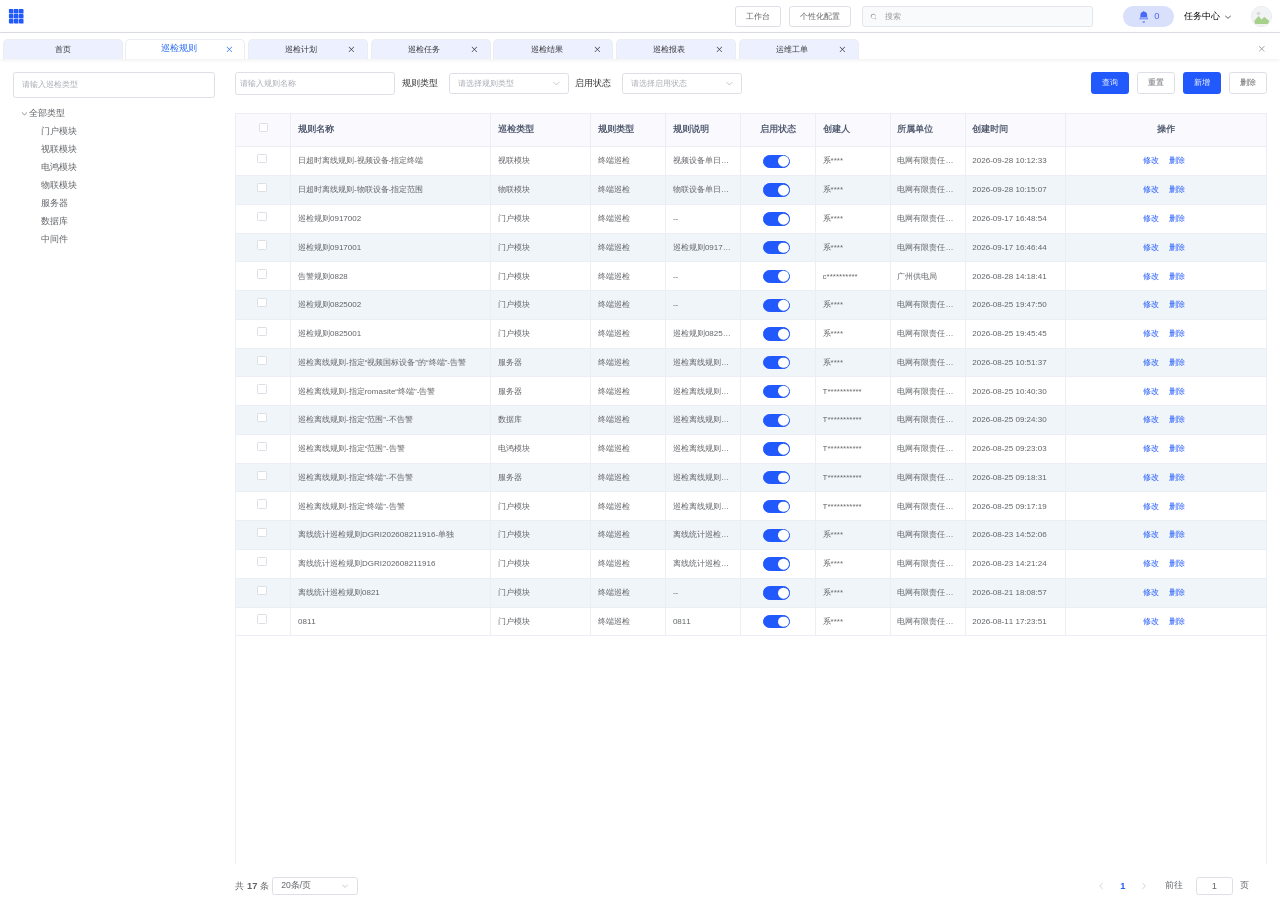
==== commit e03da167: "发布移除品牌标识后的巡检原型" ====
--- a/prototype/inspection/index.html
+++ b/prototype/inspection/index.html
@@ -1304,26 +1304,6 @@
         <rect x="15" y="15" width="5.4" height="5.4" rx="0.5"/>
       </g>
     </svg>
-    <div class="brand">
-      <svg class="brand-logo" viewBox="0 0 35 26" aria-hidden="true">
-        <g fill="#1E5BF5">
-          <rect x="0" y="2" width="19.5" height="3.5" rx="1.2"/>
-          <rect x="0" y="8.5" width="19.5" height="3.5" rx="1.2"/>
-          <rect x="0" y="15" width="19.5" height="3.5" rx="1.2"/>
-          <rect x="19.2" y="0" width="4.4" height="26" rx="0.6"/>
-          <rect x="23.9" y="7" width="11.1" height="3.5" rx="1.2"/>
-          <rect x="23.9" y="13.5" width="11.1" height="3.5" rx="1.2"/>
-          <rect x="23.9" y="20" width="11.1" height="3.5" rx="1.2"/>
-        </g>
-      </svg>
-      <div class="brand-text">
-        <div class="brand-title">中国南方电网 <i>·</i> 统一物联网平台</div>
-        <div class="brand-sub">CHINA SOUTHERN POWER GRID</div>
-      </div>
-      <svg class="brand-caret" viewBox="0 0 1024 1024" aria-hidden="true">
-        <path fill="currentColor" d="M831.872 340.864 512 652.672 192.128 340.864a30.59 30.59 0 0 0-42.752 0 29.12 29.12 0 0 0 0 41.6L489.664 714.24a32 32 0 0 0 44.672 0l340.288-331.712a29.12 29.12 0 0 0 0-41.728 30.59 30.59 0 0 0-42.752 0z"/>
-      </svg>
-    </div>
   </div>
   <div class="tb-right">
     <button class="btn" onclick="toast('info','工作台页面未复刻')">工作台</button>
@@ -1526,7 +1506,7 @@
           <div class="fi-label"><span class="req">*</span>设备类型:</div>
           <div class="fi-ctrl">
             <div class="checks" id="rfDevTypes"></div>
-            <div class="fi-tip">选择视频设备（视频终端）或融合终端后，其下的视频通道自动纳入检测。</div>
+            <div class="fi-tip">选择视频设备后，其下的视频通道自动纳入检测。</div>
             <div class="fi-err" id="rfDevTypeErr" style="display:none">请至少选择一种设备类型</div>
           </div>
         </div>
@@ -1594,6 +1574,7 @@
             <div class="fi-label">产品名称:</div>
             <div class="fi-ctrl"><div class="sel" id="rfRangeProduct" onclick="openSelect(this,'产品名称',RF_RANGE_OPTS('productName'),setRangeProduct)"><span>请选择产品名称</span><svg viewBox="0 0 1024 1024"><path fill="currentColor" d="M831.872 340.864 512 652.672 192.128 340.864a30.59 30.59 0 0 0-42.752 0 29.12 29.12 0 0 0 0 41.6L489.664 714.24a32 32 0 0 0 44.672 0l340.288-331.712a29.12 29.12 0 0 0 0-41.728 30.59 30.59 0 0 0-42.752 0z"/></svg></div></div>
           </div>
+          <div class="tool-line"><button class="btn btn-primary" onclick="confirmDeviceRange()">确定</button></div>
         </div>
         <!-- 设备区：两种模式都显示；工具栏位置与提示按模式切换 -->
         <div id="rfDeviceBox">
@@ -1763,6 +1744,16 @@
 <!-- ==================== 弹窗 ==================== -->
 <div class="overlay" id="overlay">
 
+  <div class="dialog dlg-pick" id="dlgDuplicateDevices" role="dialog" aria-labelledby="duplicateDeviceTitle" style="display:none;width:min(8rem,90vw)">
+    <div class="dlg-head"><h3 id="duplicateDeviceTitle">重复选择设备</h3></div>
+    <div class="dlg-body">
+      <div style="display:flex;justify-content:flex-end;margin-bottom:8px"><button class="btn" style="width:auto;min-width:56px" onclick="deleteDuplicateDevices()">删除</button></div>
+      <div class="pick-tbl"><table><thead><tr><th style="width:44px;box-sizing:border-box"><input type="checkbox" aria-label="全选本页" onclick="selectDuplicatePage(this.checked)" id="duplicateSelectPage"></th><th>设备名称</th><th>物联标识码</th><th>所属规则</th></tr></thead><tbody id="duplicateDeviceRows"></tbody></table></div>
+      <div class="pick-pager" id="duplicateDevicePager"></div>
+    </div>
+    <div class="dlg-foot"><button class="btn btn-primary" onclick="closeDuplicateDevices(true)">确定</button><button class="btn" onclick="closeDuplicateDevices(false)">取消</button></div>
+  </div>
+
   <!-- 选择终端设备 -->
   <div class="dialog dlg-pick" id="dlgPick" style="display:none">
     <div class="dlg-head">
@@ -1883,7 +1874,7 @@
 /* ============================================================
    巡检模块原型 · 数据取自平台接口（仅保留「离线数据监测」相关记录）
    ============================================================ */
-const DATA = {"rules":[{"ruleType":"DEVICE","ruleTypeName":"终端巡检","processInstanceFlag":0,"inspectObjType":"1","offlineDurationThreshold":null,"offlineDurationUnit":null,"offlineCountThreshold":null,"useStatus":1,"creatorName":"系****","unitName":"中国南方电网有限责任公司","id":"2099000000000000001","ruleName":"日超时离线规则-视频设备-指定终端","categoryName":"视联模块","ruleDesc":"视频设备单日累计离线超 8 小时判定为异常","createTime":"2026-09-28 10:12:33","inspectIndex":"dailyOvertimeOffline","dailyOvertimeThreshold":8,"dailyOvertimeUnit":2,"deviceTypeScope":["video"],"scopeDataType":1,"alarmAutoDispatch":0,"scopeFilter":null,"devices":[{"deviceId":"Video20260824123456001","deviceEsn":"Video20260824123456001","deviceName":"zkq国标协议视频IPC摄像头品类04221018#7401","accessTypeDesc":"不存在的枚举","deviceStatus":2,"offlineTime":"","modelName":"zkqDHIPC04221023","manufacturerName":"zkq大华厂商","nodeName":"云视频平台","zoneDesc":"IV区","domainDesc":"办公","projectName":"项目看看看","unitName":"中国南方电网有限责任公司"},{"deviceId":"Video20261008000001","deviceEsn":"Video20261008000001","deviceName":"视频IPC-南网总部-01","accessTypeDesc":"视频国标设备","deviceStatus":2,"offlineTime":"2026-10-07 21:51:36","modelName":"TMR1002001","manufacturerName":"南网供应商","nodeName":"南网-IV区-接入组件New1V1.0","zoneDesc":"IV区","domainDesc":"供应链","projectName":"日超时离线检测项目","unitName":"中国南方电网有限责任公司"},{"deviceId":"Video20261008000002","deviceEsn":"Video20261008000002","deviceName":"视频IPC-南网总部-02","accessTypeDesc":"视频国标设备","deviceStatus":2,"offlineTime":"2026-10-07 21:51:36","modelName":"TMR1002001","manufacturerName":"南网供应商","nodeName":"南网-IV区-接入组件New1V1.0","zoneDesc":"IV区","domainDesc":"供应链","projectName":"日超时离线检测项目","unitName":"中国南方电网有限责任公司"},{"deviceId":"Video20261007000001","deviceEsn":"Video20261007000001","deviceName":"视频IPC-南网总部-03","accessTypeDesc":"视频国标设备","deviceStatus":2,"offlineTime":"2026-10-07 21:51:36","modelName":"TMR1002001","manufacturerName":"南网供应商","nodeName":"南网-IV区-接入组件New1V1.0","zoneDesc":"IV区","domainDesc":"供应链","projectName":"日超时离线检测项目","unitName":"中国南方电网有限责任公司"},{"deviceId":"Video20261006000001","deviceEsn":"Video20261006000001","deviceName":"视频IPC-南网总部-04","accessTypeDesc":"视频国标设备","deviceStatus":2,"offlineTime":"2026-10-07 21:51:36","modelName":"TMR1002001","manufacturerName":"南网供应商","nodeName":"南网-IV区-接入组件New1V1.0","zoneDesc":"IV区","domainDesc":"供应链","projectName":"日超时离线检测项目","unitName":"中国南方电网有限责任公司"}],"workOrderDeadline":null,"workOrderDeadlineUnit":null},{"ruleType":"DEVICE","ruleTypeName":"终端巡检","processInstanceFlag":0,"inspectObjType":"1","offlineDurationThreshold":null,"offlineDurationUnit":null,"offlineCountThreshold":null,"useStatus":1,"creatorName":"系****","unitName":"中国南方电网有限责任公司","id":"2099000000000000002","ruleName":"日超时离线规则-物联设备-指定范围","categoryName":"物联模块","ruleDesc":"物联设备单日累计离线超 4 小时判定为异常","createTime":"2026-09-28 10:15:07","inspectIndex":"dailyOvertimeOffline","dailyOvertimeThreshold":4,"dailyOvertimeUnit":2,"deviceTypeScope":["iot"],"scopeDataType":2,"alarmAutoDispatch":1,"scopeFilter":{"unitName":"中国南方电网有限责任公司","nodeName":"","zoneDesc":"IV区","domainDesc":"","modelName":"","productName":""},"devices":[],"workOrderDeadline":24,"workOrderDeadlineUnit":1},{"id":"2100507274205859840","ruleName":"巡检规则0917002","categoryName":"门户模块","ruleDesc":"","useStatus":1,"creatorName":"系****","unitName":"中国南方电网有限责任公司","createTime":"2026-09-17 16:48:54","ruleType":"DEVICE","ruleTypeName":"终端巡检","processInstanceFlag":0,"inspectIndex":"offlineDataMonitor","inspectObjType":"1","offlineDurationThreshold":15,"offlineDurationUnit":1,"offlineCountThreshold":2,"scopeDataType":1,"devices":[{"deviceId":"DGRI202609161651","deviceEsn":"DGRI202609161651","deviceName":"DGRI202609161651","accessTypeDesc":"网关","deviceStatus":2,"offlineTime":"2026-09-16 21:51:36","modelName":"TMR0905001","manufacturerName":"mjw的供应商","nodeName":"广东电网-广东-IV区-接入组件New1V2.0","zoneDesc":"IV区","domainDesc":"供应链","projectName":"mjw的项目1","unitName":"中国南方电网有限责任公司"},{"deviceId":"DGRI202609161356","deviceEsn":"DGRI202609161356","deviceName":"DGRI202609161356","accessTypeDesc":"网关","deviceStatus":2,"offlineTime":"2026-09-16 18:55:13","modelName":"TMR0905001","manufacturerName":"mjw的供应商","nodeName":"南方电网-IV区-接入组件New1V1.0","zoneDesc":"IV区","domainDesc":"供应链","projectName":"mjw的项目1","unitName":"中国南方电网有限责任公司"}],"workOrderDeadline":null,"workOrderDeadlineUnit":null},{"id":"2100506730160861184","ruleName":"巡检规则0917001","categoryName":"门户模块","ruleDesc":"巡检规则0917001","useStatus":1,"creatorName":"系****","unitName":"中国南方电网有限责任公司","createTime":"2026-09-17 16:46:44","ruleType":"DEVICE","ruleTypeName":"终端巡检","processInstanceFlag":0,"inspectIndex":"offlineDataMonitor","inspectObjType":"1","offlineDurationThreshold":10,"offlineDurationUnit":1,"offlineCountThreshold":2,"scopeDataType":1,"devices":[{"deviceId":"DGRI202609161651","deviceEsn":"DGRI202609161651","deviceName":"DGRI202609161651","accessTypeDesc":"网关","deviceStatus":2,"offlineTime":"2026-09-16 21:51:36","modelName":"TMR0905001","manufacturerName":"mjw的供应商","nodeName":"广东电网-广东-IV区-接入组件New1V2.0","zoneDesc":"IV区","domainDesc":"供应链","projectName":"mjw的项目1","unitName":"中国南方电网有限责任公司"},{"deviceId":"DGRI202609161356","deviceEsn":"DGRI202609161356","deviceName":"DGRI202609161356","accessTypeDesc":"网关","deviceStatus":2,"offlineTime":"2026-09-16 18:55:13","modelName":"TMR0905001","manufacturerName":"mjw的供应商","nodeName":"南方电网-IV区-接入组件New1V1.0","zoneDesc":"IV区","domainDesc":"供应链","projectName":"mjw的项目1","unitName":"中国南方电网有限责任公司"},{"deviceId":"DGRI202609161358","deviceEsn":"DGRI202609161358","deviceName":"DGRI202609161358","accessTypeDesc":"网关","deviceStatus":2,"offlineTime":"2026-09-16 17:30:52","modelName":"TMR0905001","manufacturerName":"mjw的供应商","nodeName":"广东电网-广东-IV区-接入组件New1V2.0","zoneDesc":"IV区","domainDesc":"供应链","projectName":"mjw的项目1","unitName":"中国南方电网有限责任公司"}],"workOrderDeadline":null,"workOrderDeadlineUnit":null},{"id":"2093221715670425600","ruleName":"告警规则0828","categoryName":"门户模块","ruleDesc":"","useStatus":1,"creatorName":"c**********","unitName":"广州供电局","createTime":"2026-08-28 14:18:41","ruleType":"DEVICE","ruleTypeName":"终端巡检","processInstanceFlag":0,"inspectIndex":"offlineDataMonitor","inspectObjType":"1","offlineDurationThreshold":4,"offlineDurationUnit":1,"offlineCountThreshold":5,"scopeDataType":1,"devices":[{"deviceId":"003879146918226165760","deviceEsn":"51050000001323792987","deviceName":"lansy-同步测试-08180935","accessTypeDesc":"直连终端","deviceStatus":0,"offlineTime":null,"modelName":null,"manufacturerName":"浙江大华技术股份有限公司","nodeName":"广州局III区前置视频接入组件1.0","zoneDesc":"IV区","domainDesc":"办公","projectName":"视频设备通用项目","unitName":"增城供电局"}],"workOrderDeadline":null,"workOrderDeadlineUnit":null},{"id":"2092217382657007616","ruleName":"巡检规则0825002","categoryName":"门户模块","ruleDesc":"","useStatus":1,"creatorName":"系****","unitName":"中国南方电网有限责任公司","createTime":"2026-08-25 19:47:50","ruleType":"DEVICE","ruleTypeName":"终端巡检","processInstanceFlag":0,"inspectIndex":"offlineDataMonitor","inspectObjType":"1","offlineDurationThreshold":1,"offlineDurationUnit":2,"offlineCountThreshold":1,"scopeDataType":1,"devices":[{"deviceId":"D103613309bPswB","deviceEsn":"GzMock0825--919392036","deviceName":"GzMock0825子终端002","accessTypeDesc":"子终端","deviceStatus":2,"offlineTime":"2026-08-25 16:49:54","modelName":"Wsa_Terminal0209","manufacturerName":"南方电网数字电网集团（广东）有限公司","nodeName":"广东电网-广东-IV区-接入组件New1V2.0","zoneDesc":"IV区","domainDesc":"安监","projectName":"Color的项目0714","unitName":"广州天河供电局"},{"deviceId":"D103613315jct7F","deviceEsn":"GzMock0825--1456355188","deviceName":"GzMock0825子终端001","accessTypeDesc":"子终端","deviceStatus":2,"offlineTime":"2026-08-25 20:40:52","modelName":"Wsa_Terminal0209","manufacturerName":"南方电网数字电网集团（广东）有限公司","nodeName":"广东电网-广东-IV区-接入组件New1V2.0","zoneDesc":"IV区","domainDesc":"安监","projectName":"Color的项目0714","unitName":"广州天河供电局"},{"deviceId":"DGRI202608251404_001id","deviceEsn":"DGRI202608251404_001","deviceName":"EMQX0203","accessTypeDesc":"子终端","deviceStatus":2,"offlineTime":"2026-08-25 14:51:01","modelName":"TMR0703001","manufacturerName":"GB-lsy-20260715","nodeName":"南方电网-IV区-接入组件3.0-网四91环境","zoneDesc":"IV区","domainDesc":"供应链","projectName":"test_001_test1","unitName":"中国南方电网有限责任公司"},{"deviceId":"DGRI202608251404","deviceEsn":"DGRI202608251404","deviceName":"DGRI202608251404","accessTypeDesc":"网关","deviceStatus":1,"offlineTime":"2026-08-25 17:49:36","modelName":"TMR0823001","manufacturerName":"color厂商离开晶科科技","nodeName":"南方电网-IV区-接入组件3.0-网四91环境","zoneDesc":"IV区","domainDesc":"供应链","projectName":"test_001_test1","unitName":"中国南方电网有限责任公司"}],"workOrderDeadline":null,"workOrderDeadlineUnit":null},{"id":"2092216857951944704","ruleName":"巡检规则0825001","categoryName":"门户模块","ruleDesc":"巡检规则0825001","useStatus":1,"creatorName":"系****","unitName":"中国南方电网有限责任公司","createTime":"2026-08-25 19:45:45","ruleType":"DEVICE","ruleTypeName":"终端巡检","processInstanceFlag":0,"inspectIndex":"offlineDataMonitor","inspectObjType":"1","offlineDurationThreshold":1,"offlineDurationUnit":2,"offlineCountThreshold":2,"scopeDataType":1,"devices":[{"deviceId":"Color20260824SCan004","deviceEsn":"Color20260824SCan004","deviceName":"终端Color20260824SCan004","accessTypeDesc":"网关","deviceStatus":0,"offlineTime":null,"modelName":"ColorModel_AJ810","manufacturerName":"Color测试厂商哈哈哈哈","nodeName":null,"zoneDesc":"IV区","domainDesc":"安监","projectName":null,"unitName":"广州天河供电局"},{"deviceId":"D103613309bPswB","deviceEsn":"GzMock0825--919392036","deviceName":"GzMock0825子终端002","accessTypeDesc":"子终端","deviceStatus":0,"offlineTime":null,"modelName":"","manufacturerName":"南方电网数字电网集团（广东）有限公司","nodeName":null,"zoneDesc":"IV区","domainDesc":"安监","projectName":"Color的项目0714","unitName":"广州天河供电局"},{"deviceId":"DGRI202608251404","deviceEsn":"DGRI202608251404","deviceName":"DGRI202608251404","accessTypeDesc":"网关","deviceStatus":1,"offlineTime":"2026-08-27 16:21:00","modelName":"TMR0823001","manufacturerName":"color厂商离开晶科科技","nodeName":"南方电网-IV区-接入组件3.0-网四91环境","zoneDesc":"IV区","domainDesc":"供应链","projectName":"test_001_test1","unitName":"中国南方电网有限责任公司"}],"workOrderDeadline":null,"workOrderDeadlineUnit":null},{"id":"2092082440084340736","ruleName":"巡检离线规则-指定“视频国标设备”的“终端”-告警","categoryName":"服务器","ruleDesc":"巡检离线规则-指定“视频国标设备”的“终端”-告警Test","useStatus":1,"creatorName":"系****","unitName":"中国南方电网有限责任公司","createTime":"2026-08-25 10:51:37","ruleType":"DEVICE","ruleTypeName":"终端巡检","processInstanceFlag":0,"inspectIndex":"offlineDataMonitor","inspectObjType":"1","offlineDurationThreshold":1,"offlineDurationUnit":2,"offlineCountThreshold":2,"scopeDataType":1,"devices":[{"deviceId":"Video20260824123456001","deviceEsn":"Video20260824123456001","deviceName":"zkq国标协议视频IPC摄像头品类04221018#7401","accessTypeDesc":"不存在的枚举","deviceStatus":1,"offlineTime":null,"modelName":"zkqDHIPC04221023","manufacturerName":"zkq大华厂商","nodeName":"云视频平台","zoneDesc":"IV区","domainDesc":"办公","projectName":"项目看看看","unitName":"中国南方电网有限责任公司"}],"workOrderDeadline":null,"workOrderDeadlineUnit":null},{"id":"2092079643529781248","ruleName":"巡检离线规则-指定romasite“终端”-告警","categoryName":"服务器","ruleDesc":"巡检离线规则-指定romasite“终端”-告警Test","useStatus":1,"creatorName":"T***********","unitName":"中国南方电网有限责任公司","createTime":"2026-08-25 10:40:30","ruleType":"DEVICE","ruleTypeName":"终端巡检","processInstanceFlag":0,"inspectIndex":"offlineDataMonitor","inspectObjType":"1","offlineDurationThreshold":1,"offlineDurationUnit":2,"offlineCountThreshold":1,"scopeDataType":1,"devices":[{"deviceId":"DGRI202608252003","deviceEsn":"DGRI202608252003","deviceName":"DGRI202608252003","accessTypeDesc":"网关","deviceStatus":2,"offlineTime":"2026-08-28 15:26:12","modelName":"TMR0823001","manufacturerName":"color厂商离开晶科科技","nodeName":"广东电网-广东-IV区-接入组件New1V2.0","zoneDesc":"IV区","domainDesc":"供应链","projectName":"mjw的项目20260825","unitName":"中国南方电网有限责任公司"}],"workOrderDeadline":null,"workOrderDeadlineUnit":null},{"id":"2092060518447259648","ruleName":"巡检离线规则-指定“范围”-不告警","categoryName":"数据库","ruleDesc":"巡检离线规则-指定“范围”-不告警Test","useStatus":1,"creatorName":"T***********","unitName":"中国南方电网有限责任公司","createTime":"2026-08-25 09:24:30","ruleType":"DEVICE","ruleTypeName":"终端巡检","processInstanceFlag":0,"inspectIndex":"offlineDataMonitor","inspectObjType":"2","offlineDurationThreshold":1,"offlineDurationUnit":2,"offlineCountThreshold":2,"scopeDataType":2,"devices":[{"deviceId":null,"deviceEsn":null,"deviceName":null,"accessTypeDesc":null,"deviceStatus":2,"offlineTime":null,"modelName":null,"manufacturerName":null,"nodeName":"南方电网-IV区-接入组件3.0-网四91环境","zoneDesc":null,"domainDesc":null,"projectName":"","unitName":"中国南方电网有限责任公司"},{"deviceId":"ebbdf5bf866e11f1b5bf0242ac140004","deviceEsn":"45080000001310000163","deviceName":"广西恒都输变电工程有限公司7909","accessTypeDesc":"直连终端","deviceStatus":2,"offlineTime":null,"modelName":null,"manufacturerName":"其他（视频专用）","nodeName":"实名制基建主站","zoneDesc":"IV区","domainDesc":"基建","projectName":"视频设备通用项目","unitName":"中国南方电网有限责任公司"}],"workOrderDeadline":null,"workOrderDeadlineUnit":null},{"id":"2092060151642791936","ruleName":"巡检离线规则-指定“范围”-告警","categoryName":"电鸿模块","ruleDesc":"巡检离线规则-指定“范围”-告警Test-dd0831","useStatus":1,"creatorName":"T***********","unitName":"中国南方电网有限责任公司","createTime":"2026-08-25 09:23:03","ruleType":"DEVICE","ruleTypeName":"终端巡检","processInstanceFlag":1,"inspectIndex":"offlineDataMonitor","inspectObjType":"2","offlineDurationThreshold":1,"offlineDurationUnit":2,"offlineCountThreshold":2,"scopeDataType":2,"devices":[{"deviceId":null,"deviceEsn":null,"deviceName":null,"accessTypeDesc":null,"deviceStatus":0,"offlineTime":null,"modelName":null,"manufacturerName":null,"nodeName":"南方电网-IV区-接入组件3.0-网四91环境","zoneDesc":null,"domainDesc":null,"projectName":"","unitName":"中国南方电网有限责任公司"},{"deviceId":"033131231621000000104527","deviceEsn":"033131231621000000104527","deviceName":"台区终端#4527","accessTypeDesc":"网关","deviceStatus":0,"offlineTime":null,"modelName":"Ec_Terminal0202","manufacturerName":"EMQX厂家","nodeName":"南方电网-IV区-接入组件3.0-网四91环境","zoneDesc":"IV区","domainDesc":"基建","projectName":"Test项目08PT","unitName":"中国南方电网有限责任公司"},{"deviceId":"033131231621000000003416","deviceEsn":"033131231621000000003416","deviceName":"台区终端#3416","accessTypeDesc":"网关","deviceStatus":0,"offlineTime":null,"modelName":"Ec_Terminal0202","manufacturerName":"EMQX厂家","nodeName":"南方电网-IV区-接入组件3.0-网四91环境","zoneDesc":"IV区","domainDesc":"基建","projectName":"Test项目08PT","unitName":"中国南方电网有限责任公司"}],"workOrderDeadline":null,"workOrderDeadlineUnit":null},{"id":"2092059013174468608","ruleName":"巡检离线规则-指定“终端”-不告警","categoryName":"服务器","ruleDesc":"巡检离线规则-指定“终端”-不告警Test","useStatus":1,"creatorName":"T***********","unitName":"中国南方电网有限责任公司","createTime":"2026-08-25 09:18:31","ruleType":"DEVICE","ruleTypeName":"终端巡检","processInstanceFlag":0,"inspectIndex":"offlineDataMonitor","inspectObjType":"1","offlineDurationThreshold":1,"offlineDurationUnit":2,"offlineCountThreshold":2,"scopeDataType":1,"devices":[{"deviceId":"031116214838000000000673","deviceEsn":"031116214838000000000673","deviceName":"台区终端#0673","accessTypeDesc":"网关","deviceStatus":0,"offlineTime":null,"modelName":"Ec_Terminal0202","manufacturerName":"EMQX厂家","nodeName":"南方电网-IV区-接入组件3.0-网四91环境","zoneDesc":"IV区","domainDesc":"基建","projectName":"Test项目08PT","unitName":"中国南方电网有限责任公司"},{"deviceId":"033131231621000000104527","deviceEsn":"033131231621000000104527","deviceName":"台区终端#4527","accessTypeDesc":"网关","deviceStatus":0,"offlineTime":null,"modelName":"Ec_Terminal0202","manufacturerName":"EMQX厂家","nodeName":"南方电网-IV区-接入组件3.0-网四91环境","zoneDesc":"IV区","domainDesc":"基建","projectName":"Test项目08PT","unitName":"中国南方电网有限责任公司"},{"deviceId":"Video20260824123456001","deviceEsn":"Video20260824123456001","deviceName":"zkq国标协议视频IPC摄像头品类04221018#7401","accessTypeDesc":"不存在的枚举","deviceStatus":0,"offlineTime":null,"modelName":"zkqDHIPC04221023","manufacturerName":"zkq大华厂商","nodeName":"云视频平台","zoneDesc":"IV区","domainDesc":"办公","projectName":"项目看看看","unitName":"中国南方电网有限责任公司"}],"workOrderDeadline":null,"workOrderDeadlineUnit":null},{"id":"2092058710599745536","ruleName":"巡检离线规则-指定“终端”-告警","categoryName":"门户模块","ruleDesc":"巡检离线规则-指定“终端”-告警Test","useStatus":1,"creatorName":"T***********","unitName":"中国南方电网有限责任公司","createTime":"2026-08-25 09:17:19","ruleType":"DEVICE","ruleTypeName":"终端巡检","processInstanceFlag":1,"inspectIndex":"offlineDataMonitor","inspectObjType":"1","offlineDurationThreshold":1,"offlineDurationUnit":2,"offlineCountThreshold":2,"scopeDataType":1,"devices":[{"deviceId":"031116214838000000000673","deviceEsn":"031116214838000000000673","deviceName":"台区终端#0673","accessTypeDesc":"网关","deviceStatus":2,"offlineTime":"2026-08-26 15:46:32","modelName":"Ec_Terminal0202","manufacturerName":"EMQX厂家","nodeName":"南方电网-IV区-接入组件3.0-网四91环境","zoneDesc":"IV区","domainDesc":"基建","projectName":"Test项目08PT","unitName":"中国南方电网有限责任公司"},{"deviceId":"033131231621000000104527","deviceEsn":"033131231621000000104527","deviceName":"台区终端#4527","accessTypeDesc":"网关","deviceStatus":2,"offlineTime":"2026-08-24 17:49:02","modelName":"Ec_Terminal0202","manufacturerName":"EMQX厂家","nodeName":"南方电网-IV区-接入组件3.0-网四91环境","zoneDesc":"IV区","domainDesc":"基建","projectName":"Test项目08PT","unitName":"中国南方电网有限责任公司"}],"workOrderDeadline":null,"workOrderDeadlineUnit":null},{"id":"2091418185573801984","ruleName":"离线统计巡检规则DGRI202608211916-单独","categoryName":"门户模块","ruleDesc":"离线统计巡检规则DGRI202608211916-单独，只有一个设备","useStatus":1,"creatorName":"系****","unitName":"中国南方电网有限责任公司","createTime":"2026-08-23 14:52:06","ruleType":"DEVICE","ruleTypeName":"终端巡检","processInstanceFlag":0,"inspectIndex":"offlineDataMonitor","inspectObjType":"1","offlineDurationThreshold":1,"offlineDurationUnit":2,"offlineCountThreshold":2,"scopeDataType":1,"devices":[{"deviceId":"DGRI202608211916","deviceEsn":"DGRI202608211916","deviceName":"DGRI202608211916-数据上报","accessTypeDesc":"网关","deviceStatus":2,"offlineTime":null,"modelName":"TMR0714001","manufacturerName":"Color测试厂商2026年7月","nodeName":"南方电网-IV区-接入组件3.0-网四91环境","zoneDesc":"IV区","domainDesc":"供应链","projectName":"项目看看看","unitName":"中国南方电网有限责任公司"}],"workOrderDeadline":null,"workOrderDeadlineUnit":null},{"id":"2091410459647229952","ruleName":"离线统计巡检规则DGRI202608211916","categoryName":"门户模块","ruleDesc":"离线统计巡检规则DGRI202608211916","useStatus":1,"creatorName":"系****","unitName":"中国南方电网有限责任公司","createTime":"2026-08-23 14:21:24","ruleType":"DEVICE","ruleTypeName":"终端巡检","processInstanceFlag":0,"inspectIndex":"offlineDataMonitor","inspectObjType":"1","offlineDurationThreshold":1,"offlineDurationUnit":2,"offlineCountThreshold":2,"scopeDataType":1,"devices":[{"deviceId":"DGRI202608211916__004id","deviceEsn":"DGRI202608211916_004","deviceName":"DGRI202608211916_004","accessTypeDesc":"子终端","deviceStatus":0,"offlineTime":null,"modelName":"TMR0703001","manufacturerName":null,"nodeName":"南方电网-IV区-接入组件3.0-网四91环境","zoneDesc":"IV区","domainDesc":"供应链","projectName":"项目看看看","unitName":"中国南方电网有限责任公司"}],"workOrderDeadline":null,"workOrderDeadlineUnit":null},{"id":"2090742946841960448","ruleName":"离线统计巡检规则0821","categoryName":"门户模块","ruleDesc":"","useStatus":1,"creatorName":"系****","unitName":"中国南方电网有限责任公司","createTime":"2026-08-21 18:08:57","ruleType":"DEVICE","ruleTypeName":"终端巡检","processInstanceFlag":0,"inspectIndex":"offlineDataMonitor","inspectObjType":"1","offlineDurationThreshold":1,"offlineDurationUnit":2,"offlineCountThreshold":3,"scopeDataType":1,"devices":[{"deviceId":"D103613298rvTL7","deviceEsn":"Mock0821--1263692923","deviceName":"Mock0821--1263692923","accessTypeDesc":"子终端","deviceStatus":null,"offlineTime":null,"modelName":"","manufacturerName":"南方电网数字电网集团（广东）有限公司","nodeName":null,"zoneDesc":"IV区","domainDesc":"安监","projectName":"测试项目科大开发","unitName":"中国南方电网有限责任公司"},{"deviceId":"D103613294yt0Kk","deviceEsn":"Mock0821--1944559932","deviceName":"Mock0821--1944559932","accessTypeDesc":"子终端","deviceStatus":null,"offlineTime":null,"modelName":"","manufacturerName":"南方电网数字电网集团（广东）有限公司","nodeName":null,"zoneDesc":"IV区","domainDesc":"安监","projectName":"测试项目科大开发","unitName":"中国南方电网有限责任公司"},{"deviceId":"D1036132918ItLh","deviceEsn":"Mock0821-643443113","deviceName":"Mock0821的子终端003","accessTypeDesc":"子终端","deviceStatus":null,"offlineTime":null,"modelName":"","manufacturerName":"南方电网数字电网集团（广东）有限公司","nodeName":null,"zoneDesc":"IV区","domainDesc":"安监","projectName":"测试项目科大开发","unitName":"中国南方电网有限责任公司"},{"deviceId":"D1036132899dRPD","deviceEsn":"Mock0821-1473151760","deviceName":"Mock0821的子终端002","accessTypeDesc":"子终端","deviceStatus":null,"offlineTime":null,"modelName":"","manufacturerName":"南方电网数字电网集团（广东）有限公司","nodeName":null,"zoneDesc":"IV区","domainDesc":"安监","projectName":"测试项目科大开发","unitName":"中国南方电网有限责任公司"},{"deviceId":"D103613293D0twi","deviceEsn":"Mock0821--508310187","deviceName":"Mock0821的子终端001","accessTypeDesc":"子终端","deviceStatus":null,"offlineTime":null,"modelName":"","manufacturerName":"南方电网数字电网集团（广东）有限公司","nodeName":null,"zoneDesc":"IV区","domainDesc":"安监","projectName":"测试项目科大开发","unitName":"中国南方电网有限责任公司"},{"deviceId":"D103613286sB3Zh","deviceEsn":"Mock0820-1144317506","deviceName":"Mock0820-1144317506","accessTypeDesc":"子终端","deviceStatus":null,"offlineTime":null,"modelName":"","manufacturerName":"南方电网数字电网集团（广东）有限公司","nodeName":null,"zoneDesc":"IV区","domainDesc":"安监","projectName":"测试项目科大开发","unitName":"中国南方电网有限责任公司"},{"deviceId":"D103613287vD45b","deviceEsn":"Mock0820-1203167440","deviceName":"Mock0820-1203167440","accessTypeDesc":"子终端","deviceStatus":null,"offlineTime":null,"modelName":"","manufacturerName":"南方电网数字电网集团（广东）有限公司","nodeName":null,"zoneDesc":"IV区","domainDesc":"安监","projectName":"测试项目科大开发","unitName":"中国南方电网有限责任公司"},{"deviceId":"Color202608204839483001","deviceEsn":"Color202608204839483001","deviceName":"Color测试终端的档案历程001噢噢噢噢","accessTypeDesc":"网关","deviceStatus":null,"offlineTime":null,"modelName":"","manufacturerName":"Color测试厂商哈哈哈哈","nodeName":null,"zoneDesc":"IV区","domainDesc":"安监","projectName":"测试项目科大开发","unitName":"中国南方电网有限责任公司"},{"deviceId":"033131231621000000104529","deviceEsn":"033131231621000000104529","deviceName":"智能台区终端#4529","accessTypeDesc":"网关","deviceStatus":2,"offlineTime":null,"modelName":"IntelligentEdgeTerminal_V32","manufacturerName":"南方电网数字电网集团（广东）有限公司","nodeName":"南方电网-IV区-接入组件3.0-网四91环境","zoneDesc":"IV区","domainDesc":"配用电","projectName":"Test项目07PT","unitName":"中国南方电网有限责任公司"},{"deviceId":"033131231621000000104527","deviceEsn":"033131231621000000104527","deviceName":"台区终端#4527","accessTypeDesc":"网关","deviceStatus":2,"offlineTime":null,"modelName":"Ec_Terminal0202","manufacturerName":"EMQX厂家","nodeName":"南方电网-IV区-接入组件3.0-网四91环境","zoneDesc":"IV区","domainDesc":"基建","projectName":"Test项目08PT","unitName":"中国南方电网有限责任公司"},{"deviceId":"emqx2026539534855801","deviceEsn":"emqx2026539534855801","deviceName":"Color测试用的物联网关#5801","accessTypeDesc":"网关","deviceStatus":null,"offlineTime":null,"modelName":"","manufacturerName":"Color测试厂商哈哈哈哈","nodeName":null,"zoneDesc":"IV区","domainDesc":"安监","projectName":"项目看看看","unitName":"中国南方电网有限责任公司"},{"deviceId":"qwer123456","deviceEsn":"qwer123456","deviceName":"Color停用的品类#3456","accessTypeDesc":"直连终端","deviceStatus":1,"offlineTime":null,"modelName":"OKKKK","manufacturerName":"mqtt协议zkq202605292322","nodeName":"广州局-III区-接入组件3.0","zoneDesc":"III区","domainDesc":"发电","projectName":"扫码易联接入通用项目","unitName":"中国南方电网有限责任公司"},{"deviceId":"44010000001324793124","deviceEsn":"44010000001324793124","deviceName":"海康球机带云台","accessTypeDesc":"直连终端","deviceStatus":0,"offlineTime":null,"modelName":"IPC_GB_MQTT","manufacturerName":"智洋MQTTX-ZKQ-04221640","nodeName":"","zoneDesc":"IV区","domainDesc":"基建","projectName":"项目看看看","unitName":"中国南方电网有限责任公司"},{"deviceId":"D12424527qKjcO","deviceEsn":"Mock081802-1386889659","deviceName":"Mock081802-1386889659","accessTypeDesc":"子终端","deviceStatus":2,"offlineTime":null,"modelName":"Wsa_Terminal0209","manufacturerName":"南方电网数字电网集团（广东）有限公司","nodeName":"南方电网-IV区-接入组件New1V1.0","zoneDesc":"IV区","domainDesc":"安监","projectName":"新一代平台的项目","unitName":"深圳供电局"},{"deviceId":"003879146918226165760","deviceEsn":"51050000001323792987","deviceName":"lansy-同步测试-08180935","accessTypeDesc":"直连终端","deviceStatus":0,"offlineTime":null,"modelName":null,"manufacturerName":"浙江大华技术股份有限公司","nodeName":"广州局III区前置视频接入组件1.0","zoneDesc":"IV区","domainDesc":"办公","projectName":"视频设备通用项目","unitName":"增城供电局"},{"deviceId":"mqttx-xjq-7","deviceEsn":"mqttx-xjq-7","deviceName":"视频GB#jq-7","accessTypeDesc":"直连终端","deviceStatus":1,"offlineTime":null,"modelName":"imya001","manufacturerName":"普惠科技","nodeName":"南方电网-IV区-接入组件3.0-网四91环境","zoneDesc":"IV区","domainDesc":"基建","projectName":"项目看看看","unitName":"中国南方电网有限责任公司"},{"deviceId":"mqttx-xjq-8","deviceEsn":"mqttx-xjq-8","deviceName":"视频GB#jq-8","accessTypeDesc":"直连终端","deviceStatus":2,"offlineTime":null,"modelName":"imya001","manufacturerName":"普惠科技","nodeName":"南方电网-IV区-接入组件3.0-网四91环境","zoneDesc":"IV区","domainDesc":"基建","projectName":"项目看看看","unitName":"中国南方电网有限责任公司"},{"deviceId":"mqttx-xjq-9","deviceEsn":"mqttx-xjq-9","deviceName":"视频GB#jq-9","accessTypeDesc":"直连终端","deviceStatus":1,"offlineTime":null,"modelName":"imya001","manufacturerName":"普惠科技","nodeName":"南方电网-IV区-接入组件3.0-网四91环境","zoneDesc":"IV区","domainDesc":"基建","projectName":"项目看看看","unitName":"中国南方电网有限责任公司"},{"deviceId":"34490000001320200000","deviceEsn":"34490000001320200000","deviceName":"视频GB#0000","accessTypeDesc":"直连终端","deviceStatus":1,"offlineTime":null,"modelName":null,"manufacturerName":"普惠科技","nodeName":"南方电网-IV区-视频接入组件2.0","zoneDesc":"IV区","domainDesc":"基建","projectName":"项目看看看","unitName":"中国南方电网有限责任公司"},{"deviceId":"033131231621000000003416","deviceEsn":"033131231621000000003416","deviceName":"台区终端#3416","accessTypeDesc":"网关","deviceStatus":2,"offlineTime":null,"modelName":"Ec_Terminal0202","manufacturerName":"EMQX厂家","nodeName":"南方电网-IV区-接入组件3.0-网四91环境","zoneDesc":"IV区","domainDesc":"基建","projectName":"Test项目08PT","unitName":"中国南方电网有限责任公司"}],"workOrderDeadline":null,"workOrderDeadlineUnit":null},{"id":"2087107719481856000","ruleName":"0811","categoryName":"门户模块","ruleDesc":"0811","useStatus":1,"creatorName":"系****","unitName":"中国南方电网有限责任公司","createTime":"2026-08-11 17:23:51","ruleType":"DEVICE","ruleTypeName":"终端巡检","processInstanceFlag":0,"inspectIndex":"offlineDataMonitor","inspectObjType":"1","offlineDurationThreshold":30,"offlineDurationUnit":1,"offlineCountThreshold":4,"scopeDataType":1,"devices":[{"deviceId":"DGRI202608211916__006id","deviceEsn":"DGRI202608211916_006","deviceName":"DGRI202608211916_006","accessTypeDesc":"子终端","deviceStatus":0,"offlineTime":null,"modelName":"TMR0703001","manufacturerName":null,"nodeName":"南方电网-IV区-接入组件3.0-网四91环境","zoneDesc":"IV区","domainDesc":"供应链","projectName":"项目看看看","unitName":"中国南方电网有限责任公司"},{"deviceId":"DGRI202608211916__004id","deviceEsn":"DGRI202608211916_004","deviceName":"DGRI202608211916_004","accessTypeDesc":"子终端","deviceStatus":0,"offlineTime":null,"modelName":"TMR0703001","manufacturerName":null,"nodeName":"南方电网-IV区-接入组件3.0-网四91环境","zoneDesc":"IV区","domainDesc":"供应链","projectName":"项目看看看","unitName":"中国南方电网有限责任公司"}],"workOrderDeadline":null,"workOrderDeadlineUnit":null}],"plans":[{"id":"2099000000000000100","planName":"日超时离线检测计划","unitName":"中国南方电网有限责任公司","executeType":1,"executeTypeDesc":"周期执行","executeTimeDesc":"每日 02:00:00","executeTime":"02:00:00","executeTimeCycle":1,"executeTimeUnit":"","inspectionDuration":1,"inspectionDurationUnit":3,"status":1,"remarks":"前一日 00:00-24:00 统计窗口","creatorName":"系****","createTime":"2026-09-28 10:20:00","taskNum":3,"lastTaskTime":"2026-10-08 02:00:12","ruleIds":["2099000000000000001","2099000000000000002"]},{"id":"2102316021226352640","planName":"11111111111","unitName":"中国南方电网有限责任公司","executeType":1,"executeTypeDesc":"周期执行","executeTimeDesc":"每日 16:36:01","executeTime":"16:36:01","executeTimeCycle":1,"executeTimeUnit":"","inspectionDuration":11,"inspectionDurationUnit":1,"status":0,"remarks":"","creatorName":"系****","createTime":"2026-09-22 16:36:13","taskNum":0,"lastTaskTime":null,"ruleIds":["2100507274205859840"]},{"id":"2100507485617926144","planName":"巡检计划0917002","unitName":"中国南方电网有限责任公司","executeType":3,"executeTypeDesc":"立即执行","executeTimeDesc":"2026-09-17 16:50:35","executeTime":"2026-09-17 16:50:35","executeTimeCycle":null,"executeTimeUnit":"","inspectionDuration":2,"inspectionDurationUnit":3,"status":1,"remarks":"","creatorName":"系****","createTime":"2026-09-17 16:49:44","taskNum":2,"lastTaskTime":"2026-09-17 16:49:56","ruleIds":["2100507274205859840"]},{"id":"2100507050699788288","planName":"巡检任务0917001","unitName":"中国南方电网有限责任公司","executeType":3,"executeTypeDesc":"立即执行","executeTimeDesc":"2026-09-17 16:48:44","executeTime":"2026-09-17 16:48:44","executeTimeCycle":null,"executeTimeUnit":"","inspectionDuration":2,"inspectionDurationUnit":3,"status":1,"remarks":"","creatorName":"系****","createTime":"2026-09-17 16:48:01","taskNum":2,"lastTaskTime":"2026-09-17 16:50:12","ruleIds":["2100506730160861184"]},{"id":"2093258896307003392","planName":"巡检离线规则-指定“终端”-告警和“磁盘”指定“终端”","unitName":"中国南方电网有限责任公司","executeType":3,"executeTypeDesc":"立即执行","executeTimeDesc":"2026-08-28 16:43:41","executeTime":"2026-08-28 16:43:41","executeTimeCycle":null,"executeTimeUnit":"","inspectionDuration":1,"inspectionDurationUnit":3,"status":1,"remarks":"巡检离线规则-指定“终端”-告警和“磁盘”指定“终端”","creatorName":"T***********","createTime":"2026-08-28 16:46:26","taskNum":2,"lastTaskTime":"2026-09-14 14:32:49","ruleIds":["2092182635535089664","2092058710599745536"]},{"id":"2092218595966664704","planName":"巡检计划0825002","unitName":"中国南方电网有限责任公司","executeType":3,"executeTypeDesc":"立即执行","executeTimeDesc":"2026-08-25 19:53:11","executeTime":"2026-08-25 19:53:11","executeTimeCycle":null,"executeTimeUnit":"","inspectionDuration":1,"inspectionDurationUnit":3,"status":1,"remarks":"","creatorName":"系****","createTime":"2026-08-25 19:52:39","taskNum":1,"lastTaskTime":"2026-08-25 19:52:41","ruleIds":["2092217382657007616"]},{"id":"2092217807611305984","planName":"巡检计划0825001","unitName":"中国南方电网有限责任公司","executeType":3,"executeTypeDesc":"立即执行","executeTimeDesc":"2026-08-25 19:49:26","executeTime":"2026-08-25 19:49:26","executeTimeCycle":null,"executeTimeUnit":"","inspectionDuration":1,"inspectionDurationUnit":3,"status":1,"remarks":"","creatorName":"系****","createTime":"2026-08-25 19:49:31","taskNum":3,"lastTaskTime":"2026-08-27 16:23:32","ruleIds":["2092216857951944704"]},{"id":"2092082631273299968","planName":"巡检离线计划-指定“视频国标设备”的“终端”-告警","unitName":"中国南方电网有限责任公司","executeType":3,"executeTypeDesc":"立即执行","executeTimeDesc":"2026-08-25 10:52:44","executeTime":"2026-08-25 10:52:44","executeTimeCycle":null,"executeTimeUnit":"","inspectionDuration":10,"inspectionDurationUnit":2,"status":1,"remarks":"巡检离线计划-指定“视频国标设备”的“终端”-告警Test","creatorName":"系****","createTime":"2026-08-25 10:52:22","taskNum":12,"lastTaskTime":"2026-08-28 17:59:56","ruleIds":["2092082440084340736"]},{"id":"2092080087620861952","planName":"巡检离线计划-指定romasite“终端”-告警","unitName":"中国南方电网有限责任公司","executeType":3,"executeTypeDesc":"立即执行","executeTimeDesc":"2026-08-25 10:42:38","executeTime":"2026-08-25 10:42:38","executeTimeCycle":null,"executeTimeUnit":"","inspectionDuration":1,"inspectionDurationUnit":3,"status":1,"remarks":"巡检离线计划-指定romasite“终端”-告警Test","creatorName":"T***********","createTime":"2026-08-25 10:42:16","taskNum":19,"lastTaskTime":"2026-08-28 17:53:11","ruleIds":["2092079643529781248"]},{"id":"2092062791305216000","planName":"巡检离线计划-指定“终端”-不告警","unitName":"中国南方电网有限责任公司","executeType":3,"executeTypeDesc":"立即执行","executeTimeDesc":"2026-08-25 09:33:55","executeTime":"2026-08-25 09:33:55","executeTimeCycle":null,"executeTimeUnit":"","inspectionDuration":1,"inspectionDurationUnit":3,"status":1,"remarks":"巡检离线计划-指定“终端”-不告警Test","creatorName":"T***********","createTime":"2026-08-25 09:33:32","taskNum":3,"lastTaskTime":"2026-08-27 17:47:09","ruleIds":["2092059013174468608"]},{"id":"2092062191599435776","planName":"巡检离线计划-指定“终端”-告警","unitName":"中国南方电网有限责任公司","executeType":3,"executeTypeDesc":"立即执行","executeTimeDesc":"2026-08-25 09:31:09","executeTime":"2026-08-25 09:31:09","executeTimeCycle":null,"executeTimeUnit":"","inspectionDuration":1,"inspectionDurationUnit":3,"status":1,"remarks":"巡检离线计划-指定“终端”-告警Test","creatorName":"T***********","createTime":"2026-08-25 09:31:09","taskNum":29,"lastTaskTime":"2026-08-31 15:43:33","ruleIds":["2092058710599745536"]},{"id":"2092061670903586816","planName":"巡检离线计划-指定“范围”-不告警","unitName":"中国南方电网有限责任公司","executeType":3,"executeTypeDesc":"立即执行","executeTimeDesc":"2026-08-25 09:29:19","executeTime":"2026-08-25 09:29:19","executeTimeCycle":null,"executeTimeUnit":"","inspectionDuration":10,"inspectionDurationUnit":2,"status":1,"remarks":"巡检离线计划-指定“范围”-不告警Test","creatorName":"T***********","createTime":"2026-08-25 09:29:05","taskNum":1,"lastTaskTime":"2026-08-25 09:29:06","ruleIds":["2092060518447259648"]},{"id":"2092060971285291008","planName":"巡检离线计划-指定“范围”-告警","unitName":"中国南方电网有限责任公司","executeType":3,"executeTypeDesc":"立即执行","executeTimeDesc":"2026-08-25 09:26:31","executeTime":"2026-08-25 09:26:31","executeTimeCycle":null,"executeTimeUnit":"","inspectionDuration":10,"inspectionDurationUnit":2,"status":1,"remarks":"巡检离线计划-指定“范围”-告警Test","creatorName":"T***********","createTime":"2026-08-25 09:26:18","taskNum":3,"lastTaskTime":"2026-08-27 18:09:56","ruleIds":["2092060151642791936"]},{"id":"2091418467934347264","planName":"巡检计划0823002","unitName":"中国南方电网有限责任公司","executeType":3,"executeTypeDesc":"立即执行","executeTimeDesc":"2026-08-23 14:53:28","executeTime":"2026-08-23 14:53:28","executeTimeCycle":null,"executeTimeUnit":"","inspectionDuration":2,"inspectionDurationUnit":3,"status":1,"remarks":"","creatorName":"系****","createTime":"2026-08-23 14:53:14","taskNum":2,"lastTaskTime":"2026-08-24 14:50:29","ruleIds":["2091418185573801984"]},{"id":"2091411372430270464","planName":"巡检计划0823001","unitName":"中国南方电网有限责任公司","executeType":3,"executeTypeDesc":"立即执行","executeTimeDesc":"2026-08-23 14:23:32","executeTime":"2026-08-23 14:23:32","executeTimeCycle":null,"executeTimeUnit":"","inspectionDuration":2,"inspectionDurationUnit":3,"status":1,"remarks":"","creatorName":"系****","createTime":"2026-08-23 14:25:02","taskNum":2,"lastTaskTime":"2026-08-24 17:07:06","ruleIds":["2091410459647229952"]},{"id":"2090743420045705216","planName":"离线统计巡检计划0821001","unitName":"中国南方电网有限责任公司","executeType":3,"executeTypeDesc":"立即执行","executeTimeDesc":"2026-08-21 18:10:49","executeTime":"2026-08-21 18:10:49","executeTimeCycle":null,"executeTimeUnit":"","inspectionDuration":30,"inspectionDurationUnit":3,"status":1,"remarks":"","creatorName":"系****","createTime":"2026-08-21 18:10:50","taskNum":2,"lastTaskTime":"2026-08-21 18:36:28","ruleIds":["2090742946841960448"]}],"tasks":[{"id":"2099000000000000201","planId":"2099000000000000100","planName":"日超时离线检测计划","unitName":"中国南方电网有限责任公司","inspectItemNum":2,"executeType":1,"executeTypeDesc":"周期执行","taskStatus":2,"taskStatusDesc":"巡检完成","taskStart":"2026-10-08 02:00:00","taskEnd":"2026-10-08 02:00:12","taskDuration":"12秒","taskProgress":"100","creatorName":"系****","deviceTotalNum":58,"deviceCheckedNum":58,"deviceOvertimeNum":9,"deviceTotal":8,"deviceNum":8,"errorNum":2,"abnormalDeviceNum":2},{"id":"2099000000000000202","planId":"2099000000000000100","planName":"日超时离线检测计划","unitName":"中国南方电网有限责任公司","inspectItemNum":2,"executeType":1,"executeTypeDesc":"周期执行","taskStatus":5,"taskStatusDesc":"部分失败","taskStart":"2026-10-07 02:00:00","taskEnd":"2026-10-07 02:03:41","taskDuration":"3分41秒","taskProgress":"88","creatorName":"系****","deviceTotalNum":58,"deviceCheckedNum":51,"deviceOvertimeNum":12,"deviceTotal":6,"deviceNum":6,"errorNum":1,"abnormalDeviceNum":1},{"id":"2099000000000000203","planId":"2099000000000000100","planName":"日超时离线检测计划","unitName":"中国南方电网有限责任公司","inspectItemNum":2,"executeType":1,"executeTypeDesc":"周期执行","taskStatus":3,"taskStatusDesc":"巡检中","taskStart":"2026-10-06 02:00:00","taskEnd":"","taskDuration":"","taskProgress":"59","creatorName":"系****","deviceTotalNum":58,"deviceCheckedNum":34,"deviceOvertimeNum":0,"deviceTotal":4,"deviceNum":4,"errorNum":1,"abnormalDeviceNum":1},{"id":"2100507594596159488","planId":"2100507050699788288","planName":"巡检任务0917001","unitName":"中国南方电网有限责任公司","inspectItemNum":1,"executeType":3,"executeTypeDesc":"立即执行","taskStatus":2,"taskStatusDesc":"巡检完成","taskStart":"2026-09-17 16:50:10","taskEnd":"2026-09-17 16:50:12","taskDuration":"2秒","taskProgress":"100","creatorName":null,"deviceTotalNum":75,"deviceCheckedNum":75,"deviceOvertimeNum":11},{"id":"2100507530194989056","planId":"2100507485617926144","planName":"巡检计划0917002","unitName":"中国南方电网有限责任公司","inspectItemNum":1,"executeType":3,"executeTypeDesc":"立即执行","taskStatus":2,"taskStatusDesc":"巡检完成","taskStart":"2026-09-17 16:49:55","taskEnd":"2026-09-17 16:49:56","taskDuration":"1秒","taskProgress":"100","creatorName":"系****","deviceTotalNum":35,"deviceCheckedNum":35,"deviceOvertimeNum":5},{"id":"2100507486221905920","planId":"2100507485617926144","planName":"巡检计划0917002","unitName":"中国南方电网有限责任公司","inspectItemNum":1,"executeType":3,"executeTypeDesc":"立即执行","taskStatus":2,"taskStatusDesc":"巡检完成","taskStart":"2026-09-17 16:49:44","taskEnd":"2026-09-17 16:49:48","taskDuration":"4秒","taskProgress":"100","creatorName":"系****","deviceTotalNum":46,"deviceCheckedNum":46,"deviceOvertimeNum":6},{"id":"2100507051215687680","planId":"2100507050699788288","planName":"巡检任务0917001","unitName":"中国南方电网有限责任公司","inspectItemNum":1,"executeType":3,"executeTypeDesc":"立即执行","taskStatus":2,"taskStatusDesc":"巡检完成","taskStart":"2026-09-17 16:48:01","taskEnd":"2026-09-17 16:48:02","taskDuration":"1秒","taskProgress":"100","creatorName":"系****","deviceTotalNum":39,"deviceCheckedNum":39,"deviceOvertimeNum":5},{"id":"2099385862086856704","planId":"2093258896307003392","planName":"巡检离线规则-指定“终端”-告警和“磁盘”指定“终端”","unitName":"中国南方电网有限责任公司","inspectItemNum":2,"executeType":3,"executeTypeDesc":"立即执行","taskStatus":2,"taskStatusDesc":"巡检完成","taskStart":"2026-09-14 14:32:48","taskEnd":"2026-09-14 14:32:49","taskDuration":"1秒","taskProgress":"100","creatorName":"T***********","deviceTotalNum":67,"deviceCheckedNum":67,"deviceOvertimeNum":10},{"id":"2094330219151888384","planId":"2092062191599435776","planName":"巡检离线计划-指定“终端”-告警","unitName":"中国南方电网有限责任公司","inspectItemNum":1,"executeType":3,"executeTypeDesc":"立即执行","taskStatus":2,"taskStatusDesc":"巡检完成","taskStart":"2026-08-31 15:43:29","taskEnd":"2026-08-31 15:43:33","taskDuration":"4秒","taskProgress":"100","creatorName":"T***********","deviceTotalNum":72,"deviceCheckedNum":72,"deviceOvertimeNum":10},{"id":"2093277392550100992","planId":"2092082631273299968","planName":"巡检离线计划-指定“视频国标设备”的“终端”-告警","unitName":"中国南方电网有限责任公司","inspectItemNum":1,"executeType":3,"executeTypeDesc":"立即执行","taskStatus":2,"taskStatusDesc":"巡检完成","taskStart":"2026-08-28 17:59:56","taskEnd":"2026-08-28 17:59:56","taskDuration":"0秒","taskProgress":"100","creatorName":"系****","deviceTotalNum":40,"deviceCheckedNum":40,"deviceOvertimeNum":6},{"id":"2093275680573620224","planId":"2092080087620861952","planName":"巡检离线计划-指定romasite“终端”-告警","unitName":"中国南方电网有限责任公司","inspectItemNum":1,"executeType":3,"executeTypeDesc":"立即执行","taskStatus":2,"taskStatusDesc":"巡检完成","taskStart":"2026-08-28 17:53:08","taskEnd":"2026-08-28 17:53:11","taskDuration":"3秒","taskProgress":"100","creatorName":"T***********","deviceTotalNum":24,"deviceCheckedNum":24,"deviceOvertimeNum":3},{"id":"2093266582520078336","planId":"2092080087620861952","planName":"巡检离线计划-指定romasite“终端”-告警","unitName":"中国南方电网有限责任公司","inspectItemNum":1,"executeType":3,"executeTypeDesc":"立即执行","taskStatus":2,"taskStatusDesc":"巡检完成","taskStart":"2026-08-28 17:16:58","taskEnd":"2026-08-28 17:16:59","taskDuration":"1秒","taskProgress":"100","creatorName":"T***********","deviceTotalNum":44,"deviceCheckedNum":44,"deviceOvertimeNum":6},{"id":"2093262278599815168","planId":"2092082631273299968","planName":"巡检离线计划-指定“视频国标设备”的“终端”-告警","unitName":"中国南方电网有限责任公司","inspectItemNum":1,"executeType":3,"executeTypeDesc":"立即执行","taskStatus":2,"taskStatusDesc":"巡检完成","taskStart":"2026-08-28 16:59:52","taskEnd":"2026-08-28 16:59:52","taskDuration":"0秒","taskProgress":"100","creatorName":"系****","deviceTotalNum":58,"deviceCheckedNum":58,"deviceOvertimeNum":8},{"id":"2093258897217167360","planId":"2093258896307003392","planName":"巡检离线规则-指定“终端”-告警和“磁盘”指定“终端”","unitName":"中国南方电网有限责任公司","inspectItemNum":2,"executeType":3,"executeTypeDesc":"立即执行","taskStatus":2,"taskStatusDesc":"巡检完成","taskStart":"2026-08-28 16:46:26","taskEnd":"2026-08-28 16:46:30","taskDuration":"4秒","taskProgress":"100","creatorName":"T***********","deviceTotalNum":39,"deviceCheckedNum":39,"deviceOvertimeNum":5},{"id":"2093239561217552384","planId":"2092080087620861952","planName":"巡检离线计划-指定romasite“终端”-告警","unitName":"中国南方电网有限责任公司","inspectItemNum":1,"executeType":3,"executeTypeDesc":"立即执行","taskStatus":2,"taskStatusDesc":"巡检完成","taskStart":"2026-08-28 15:29:36","taskEnd":"2026-08-28 15:29:37","taskDuration":"1秒","taskProgress":"100","creatorName":"T***********","deviceTotalNum":74,"deviceCheckedNum":74,"deviceOvertimeNum":11},{"id":"2093238453296345088","planId":"2092080087620861952","planName":"巡检离线计划-指定romasite“终端”-告警","unitName":"中国南方电网有限责任公司","inspectItemNum":1,"executeType":3,"executeTypeDesc":"立即执行","taskStatus":2,"taskStatusDesc":"巡检完成","taskStart":"2026-08-28 15:25:12","taskEnd":"2026-08-28 15:25:17","taskDuration":"5秒","taskProgress":"100","creatorName":"T***********","deviceTotalNum":35,"deviceCheckedNum":35,"deviceOvertimeNum":5},{"id":"2093234300136697856","planId":"2092080087620861952","planName":"巡检离线计划-指定romasite“终端”-告警","unitName":"中国南方电网有限责任公司","inspectItemNum":1,"executeType":3,"executeTypeDesc":"立即执行","taskStatus":2,"taskStatusDesc":"巡检完成","taskStart":"2026-08-28 15:08:42","taskEnd":"2026-08-28 15:08:46","taskDuration":"4秒","taskProgress":"100","creatorName":"T***********","deviceTotalNum":36,"deviceCheckedNum":36,"deviceOvertimeNum":5},{"id":"2093226686002749440","planId":"2092080087620861952","planName":"巡检离线计划-指定romasite“终端”-告警","unitName":"中国南方电网有限责任公司","inspectItemNum":1,"executeType":3,"executeTypeDesc":"立即执行","taskStatus":2,"taskStatusDesc":"巡检完成","taskStart":"2026-08-28 14:38:26","taskEnd":"2026-08-28 14:38:27","taskDuration":"1秒","taskProgress":"100","creatorName":"T***********","deviceTotalNum":39,"deviceCheckedNum":39,"deviceOvertimeNum":5},{"id":"2093222665227296768","planId":"2092082631273299968","planName":"巡检离线计划-指定“视频国标设备”的“终端”-告警","unitName":"中国南方电网有限责任公司","inspectItemNum":1,"executeType":3,"executeTypeDesc":"立即执行","taskStatus":2,"taskStatusDesc":"巡检完成","taskStart":"2026-08-28 14:22:28","taskEnd":"2026-08-28 14:22:28","taskDuration":"0秒","taskProgress":"100","creatorName":"系****","deviceTotalNum":79,"deviceCheckedNum":79,"deviceOvertimeNum":11},{"id":"2093222614759628800","planId":"2092082631273299968","planName":"巡检离线计划-指定“视频国标设备”的“终端”-告警","unitName":"中国南方电网有限责任公司","inspectItemNum":1,"executeType":3,"executeTypeDesc":"立即执行","taskStatus":2,"taskStatusDesc":"巡检完成","taskStart":"2026-08-28 14:22:16","taskEnd":"2026-08-28 14:22:16","taskDuration":"0秒","taskProgress":"100","creatorName":"T***********","deviceTotalNum":61,"deviceCheckedNum":61,"deviceOvertimeNum":9},{"id":"2093222244379222016","planId":"2092082631273299968","planName":"巡检离线计划-指定“视频国标设备”的“终端”-告警","unitName":"中国南方电网有限责任公司","inspectItemNum":1,"executeType":3,"executeTypeDesc":"立即执行","taskStatus":2,"taskStatusDesc":"巡检完成","taskStart":"2026-08-28 14:20:47","taskEnd":"2026-08-28 14:20:48","taskDuration":"1秒","taskProgress":"100","creatorName":"系****","deviceTotalNum":77,"deviceCheckedNum":77,"deviceOvertimeNum":11},{"id":"2093220265106694144","planId":"2092080087620861952","planName":"巡检离线计划-指定romasite“终端”-告警","unitName":"中国南方电网有限责任公司","inspectItemNum":1,"executeType":3,"executeTypeDesc":"立即执行","taskStatus":2,"taskStatusDesc":"巡检完成","taskStart":"2026-08-28 14:12:56","taskEnd":"2026-08-28 14:30:36","taskDuration":"17分40秒","taskProgress":"100","creatorName":"T***********","deviceTotalNum":51,"deviceCheckedNum":51,"deviceOvertimeNum":7},{"id":"2093219424702029824","planId":"2092080087620861952","planName":"巡检离线计划-指定romasite“终端”-告警","unitName":"中国南方电网有限责任公司","inspectItemNum":1,"executeType":3,"executeTypeDesc":"立即执行","taskStatus":2,"taskStatusDesc":"巡检完成","taskStart":"2026-08-28 14:09:35","taskEnd":"2026-08-28 14:09:36","taskDuration":"1秒","taskProgress":"100","creatorName":"T***********","deviceTotalNum":33,"deviceCheckedNum":33,"deviceOvertimeNum":4},{"id":"2093218767833882624","planId":"2092080087620861952","planName":"巡检离线计划-指定romasite“终端”-告警","unitName":"中国南方电网有限责任公司","inspectItemNum":1,"executeType":3,"executeTypeDesc":"立即执行","taskStatus":2,"taskStatusDesc":"巡检完成","taskStart":"2026-08-28 14:06:59","taskEnd":"2026-08-28 14:07:02","taskDuration":"3秒","taskProgress":"100","creatorName":"T***********","deviceTotalNum":76,"deviceCheckedNum":76,"deviceOvertimeNum":11},{"id":"2093218127613878272","planId":"2092080087620861952","planName":"巡检离线计划-指定romasite“终端”-告警","unitName":"中国南方电网有限责任公司","inspectItemNum":1,"executeType":3,"executeTypeDesc":"立即执行","taskStatus":2,"taskStatusDesc":"巡检完成","taskStart":"2026-08-28 14:04:26","taskEnd":"2026-08-28 14:05:32","taskDuration":"1分6秒","taskProgress":"100","creatorName":"T***********","deviceTotalNum":70,"deviceCheckedNum":70,"deviceOvertimeNum":10},{"id":"2093176835341115392","planId":"2092080087620861952","planName":"巡检离线计划-指定romasite“终端”-告警","unitName":"中国南方电网有限责任公司","inspectItemNum":1,"executeType":3,"executeTypeDesc":"立即执行","taskStatus":2,"taskStatusDesc":"巡检完成","taskStart":"2026-08-28 11:20:21","taskEnd":"2026-08-28 13:58:09","taskDuration":"2小时37分48秒","taskProgress":"100","creatorName":"T***********","deviceTotalNum":32,"deviceCheckedNum":32,"deviceOvertimeNum":4},{"id":"2093176584710426624","planId":"2092080087620861952","planName":"巡检离线计划-指定romasite“终端”-告警","unitName":"中国南方电网有限责任公司","inspectItemNum":1,"executeType":3,"executeTypeDesc":"立即执行","taskStatus":2,"taskStatusDesc":"巡检完成","taskStart":"2026-08-28 11:19:21","taskEnd":"2026-08-28 11:19:22","taskDuration":"1秒","taskProgress":"100","creatorName":"T***********","deviceTotalNum":34,"deviceCheckedNum":34,"deviceOvertimeNum":5},{"id":"2093175394991902720","planId":"2092080087620861952","planName":"巡检离线计划-指定romasite“终端”-告警","unitName":"中国南方电网有限责任公司","inspectItemNum":1,"executeType":3,"executeTypeDesc":"立即执行","taskStatus":2,"taskStatusDesc":"巡检完成","taskStart":"2026-08-28 11:14:29","taskEnd":"2026-08-28 11:15:25","taskDuration":"56秒","taskProgress":"100","creatorName":"T***********","deviceTotalNum":23,"deviceCheckedNum":23,"deviceOvertimeNum":3},{"id":"2093171855967903744","planId":"2092080087620861952","planName":"巡检离线计划-指定romasite“终端”-告警","unitName":"中国南方电网有限责任公司","inspectItemNum":1,"executeType":3,"executeTypeDesc":"立即执行","taskStatus":2,"taskStatusDesc":"巡检完成","taskStart":"2026-08-28 11:00:34","taskEnd":"2026-08-28 11:00:35","taskDuration":"1秒","taskProgress":"100","creatorName":"T***********","deviceTotalNum":23,"deviceCheckedNum":23,"deviceOvertimeNum":3},{"id":"2093169431339032576","planId":"2092080087620861952","planName":"巡检离线计划-指定romasite“终端”-告警","unitName":"中国南方电网有限责任公司","inspectItemNum":1,"executeType":3,"executeTypeDesc":"立即执行","taskStatus":2,"taskStatusDesc":"巡检完成","taskStart":"2026-08-28 10:50:56","taskEnd":"2026-08-28 10:50:57","taskDuration":"1秒","taskProgress":"100","creatorName":"T***********","deviceTotalNum":55,"deviceCheckedNum":55,"deviceOvertimeNum":8},{"id":"2093165703762796544","planId":"2092062191599435776","planName":"巡检离线计划-指定“终端”-告警","unitName":"中国南方电网有限责任公司","inspectItemNum":1,"executeType":3,"executeTypeDesc":"立即执行","taskStatus":2,"taskStatusDesc":"巡检完成","taskStart":"2026-08-28 10:36:07","taskEnd":"2026-08-28 10:36:10","taskDuration":"3秒","taskProgress":"100","creatorName":"T***********","deviceTotalNum":63,"deviceCheckedNum":63,"deviceOvertimeNum":9},{"id":"2093164624371245056","planId":"2092082631273299968","planName":"巡检离线计划-指定“视频国标设备”的“终端”-告警","unitName":"中国南方电网有限责任公司","inspectItemNum":1,"executeType":3,"executeTypeDesc":"立即执行","taskStatus":2,"taskStatusDesc":"巡检完成","taskStart":"2026-08-28 10:31:50","taskEnd":"2026-08-28 10:31:50","taskDuration":"0秒","taskProgress":"100","creatorName":"系****","deviceTotalNum":69,"deviceCheckedNum":69,"deviceOvertimeNum":10},{"id":"2093139498833469440","planId":"2092082631273299968","planName":"巡检离线计划-指定“视频国标设备”的“终端”-告警","unitName":"中国南方电网有限责任公司","inspectItemNum":1,"executeType":3,"executeTypeDesc":"立即执行","taskStatus":2,"taskStatusDesc":"巡检完成","taskStart":"2026-08-28 08:51:59","taskEnd":"2026-08-28 08:52:00","taskDuration":"1秒","taskProgress":"100","creatorName":"系****","deviceTotalNum":20,"deviceCheckedNum":20,"deviceOvertimeNum":3},{"id":"2092918430770073600","planId":"2092062191599435776","planName":"巡检离线计划-指定“终端”-告警","unitName":"中国南方电网有限责任公司","inspectItemNum":1,"executeType":3,"executeTypeDesc":"立即执行","taskStatus":2,"taskStatusDesc":"巡检完成","taskStart":"2026-08-27 18:13:33","taskEnd":"2026-08-27 18:13:34","taskDuration":"1秒","taskProgress":"100","creatorName":"T***********","deviceTotalNum":33,"deviceCheckedNum":33,"deviceOvertimeNum":4},{"id":"2092917518096064512","planId":"2092060971285291008","planName":"巡检离线计划-指定“范围”-告警","unitName":"中国南方电网有限责任公司","inspectItemNum":1,"executeType":3,"executeTypeDesc":"立即执行","taskStatus":2,"taskStatusDesc":"巡检完成","taskStart":"2026-08-27 18:09:55","taskEnd":"2026-08-27 18:09:56","taskDuration":"1秒","taskProgress":"100","creatorName":"T***********","deviceTotalNum":64,"deviceCheckedNum":64,"deviceOvertimeNum":9},{"id":"2092916827331944448","planId":"2092062191599435776","planName":"巡检离线计划-指定“终端”-告警","unitName":"中国南方电网有限责任公司","inspectItemNum":1,"executeType":3,"executeTypeDesc":"立即执行","taskStatus":2,"taskStatusDesc":"巡检完成","taskStart":"2026-08-27 18:07:10","taskEnd":"2026-08-27 18:07:11","taskDuration":"1秒","taskProgress":"100","creatorName":"T***********","deviceTotalNum":73,"deviceCheckedNum":73,"deviceOvertimeNum":10},{"id":"2092915911795073024","planId":"2092082631273299968","planName":"巡检离线计划-指定“视频国标设备”的“终端”-告警","unitName":"中国南方电网有限责任公司","inspectItemNum":1,"executeType":3,"executeTypeDesc":"立即执行","taskStatus":2,"taskStatusDesc":"巡检完成","taskStart":"2026-08-27 18:03:32","taskEnd":"2026-08-27 18:03:32","taskDuration":"0秒","taskProgress":"100","creatorName":"系****","deviceTotalNum":45,"deviceCheckedNum":45,"deviceOvertimeNum":6},{"id":"2092915625156337664","planId":"2092060971285291008","planName":"巡检离线计划-指定“范围”-告警","unitName":"中国南方电网有限责任公司","inspectItemNum":1,"executeType":3,"executeTypeDesc":"立即执行","taskStatus":2,"taskStatusDesc":"巡检完成","taskStart":"2026-08-27 18:02:24","taskEnd":"2026-08-27 18:02:25","taskDuration":"1秒","taskProgress":"100","creatorName":"T***********","deviceTotalNum":61,"deviceCheckedNum":61,"deviceOvertimeNum":9},{"id":"2092911783607734272","planId":"2092062791305216000","planName":"巡检离线计划-指定“终端”-不告警","unitName":"中国南方电网有限责任公司","inspectItemNum":1,"executeType":3,"executeTypeDesc":"立即执行","taskStatus":2,"taskStatusDesc":"巡检完成","taskStart":"2026-08-27 17:47:08","taskEnd":"2026-08-27 17:47:09","taskDuration":"1秒","taskProgress":"100","creatorName":"T***********","deviceTotalNum":59,"deviceCheckedNum":59,"deviceOvertimeNum":8},{"id":"2092890728199806976","planId":"2092217807611305984","planName":"巡检计划0825001","unitName":"中国南方电网有限责任公司","inspectItemNum":1,"executeType":3,"executeTypeDesc":"立即执行","taskStatus":2,"taskStatusDesc":"巡检完成","taskStart":"2026-08-27 16:23:28","taskEnd":"2026-08-27 16:23:32","taskDuration":"4秒","taskProgress":"100","creatorName":"系****","deviceTotalNum":45,"deviceCheckedNum":45,"deviceOvertimeNum":6},{"id":"2092890371023114240","planId":"2092217807611305984","planName":"巡检计划0825001","unitName":"中国南方电网有限责任公司","inspectItemNum":1,"executeType":3,"executeTypeDesc":"立即执行","taskStatus":2,"taskStatusDesc":"巡检完成","taskStart":"2026-08-27 16:22:03","taskEnd":"2026-08-27 16:22:03","taskDuration":"0秒","taskProgress":"100","creatorName":"系****","deviceTotalNum":73,"deviceCheckedNum":73,"deviceOvertimeNum":10},{"id":"2092888341600735232","planId":"2092062191599435776","planName":"巡检离线计划-指定“终端”-告警","unitName":"中国南方电网有限责任公司","inspectItemNum":1,"executeType":3,"executeTypeDesc":"立即执行","taskStatus":2,"taskStatusDesc":"巡检完成","taskStart":"2026-08-27 16:13:59","taskEnd":"2026-08-27 16:14:03","taskDuration":"4秒","taskProgress":"100","creatorName":"T***********","deviceTotalNum":40,"deviceCheckedNum":40,"deviceOvertimeNum":6},{"id":"2092870050440429568","planId":"2092062191599435776","planName":"巡检离线计划-指定“终端”-告警","unitName":"中国南方电网有限责任公司","inspectItemNum":1,"executeType":3,"executeTypeDesc":"立即执行","taskStatus":2,"taskStatusDesc":"巡检完成","taskStart":"2026-08-27 15:01:18","taskEnd":"2026-08-27 15:01:21","taskDuration":"3秒","taskProgress":"100","creatorName":"T***********","deviceTotalNum":50,"deviceCheckedNum":50,"deviceOvertimeNum":7},{"id":"2092854151702323200","planId":"2092062191599435776","planName":"巡检离线计划-指定“终端”-告警","unitName":"中国南方电网有限责任公司","inspectItemNum":1,"executeType":3,"executeTypeDesc":"立即执行","taskStatus":2,"taskStatusDesc":"巡检完成","taskStart":"2026-08-27 13:58:07","taskEnd":"2026-08-27 13:58:08","taskDuration":"1秒","taskProgress":"100","creatorName":"T***********","deviceTotalNum":61,"deviceCheckedNum":61,"deviceOvertimeNum":9},{"id":"2092794508739600384","planId":"2092062191599435776","planName":"巡检离线计划-指定“终端”-告警","unitName":"中国南方电网有限责任公司","inspectItemNum":1,"executeType":3,"executeTypeDesc":"立即执行","taskStatus":2,"taskStatusDesc":"巡检完成","taskStart":"2026-08-27 10:01:07","taskEnd":"2026-08-27 10:01:11","taskDuration":"4秒","taskProgress":"100","creatorName":"T***********","deviceTotalNum":75,"deviceCheckedNum":75,"deviceOvertimeNum":11},{"id":"2092789088484270080","planId":"2092062191599435776","planName":"巡检离线计划-指定“终端”-告警","unitName":"中国南方电网有限责任公司","inspectItemNum":1,"executeType":3,"executeTypeDesc":"立即执行","taskStatus":2,"taskStatusDesc":"巡检完成","taskStart":"2026-08-27 09:39:35","taskEnd":"2026-08-27 09:39:36","taskDuration":"1秒","taskProgress":"100","creatorName":"T***********","deviceTotalNum":65,"deviceCheckedNum":65,"deviceOvertimeNum":9},{"id":"2092780009783238656","planId":"2092062191599435776","planName":"巡检离线计划-指定“终端”-告警","unitName":"中国南方电网有限责任公司","inspectItemNum":1,"executeType":3,"executeTypeDesc":"立即执行","taskStatus":2,"taskStatusDesc":"巡检完成","taskStart":"2026-08-27 09:03:30","taskEnd":"2026-08-27 09:03:36","taskDuration":"6秒","taskProgress":"100","creatorName":"T***********","deviceTotalNum":58,"deviceCheckedNum":58,"deviceOvertimeNum":8},{"id":"2092778772549791744","planId":"2092080087620861952","planName":"巡检离线计划-指定romasite“终端”-告警","unitName":"中国南方电网有限责任公司","inspectItemNum":1,"executeType":3,"executeTypeDesc":"立即执行","taskStatus":2,"taskStatusDesc":"巡检完成","taskStart":"2026-08-27 08:58:35","taskEnd":"2026-08-27 08:58:36","taskDuration":"1秒","taskProgress":"100","creatorName":"T***********","deviceTotalNum":62,"deviceCheckedNum":62,"deviceOvertimeNum":9},{"id":"2092526777477820416","planId":"2092062191599435776","planName":"巡检离线计划-指定“终端”-告警","unitName":"中国南方电网有限责任公司","inspectItemNum":1,"executeType":3,"executeTypeDesc":"立即执行","taskStatus":2,"taskStatusDesc":"巡检完成","taskStart":"2026-08-26 16:17:15","taskEnd":"2026-08-26 16:17:16","taskDuration":"1秒","taskProgress":"100","creatorName":"T***********","deviceTotalNum":37,"deviceCheckedNum":37,"deviceOvertimeNum":5},{"id":"2092526015171457024","planId":"2092062191599435776","planName":"巡检离线计划-指定“终端”-告警","unitName":"中国南方电网有限责任公司","inspectItemNum":1,"executeType":3,"executeTypeDesc":"立即执行","taskStatus":2,"taskStatusDesc":"巡检完成","taskStart":"2026-08-26 16:14:13","taskEnd":"2026-08-26 16:14:18","taskDuration":"5秒","taskProgress":"100","creatorName":"T***********","deviceTotalNum":24,"deviceCheckedNum":24,"deviceOvertimeNum":3},{"id":"2092519949425401856","planId":"2092062191599435776","planName":"巡检离线计划-指定“终端”-告警","unitName":"中国南方电网有限责任公司","inspectItemNum":1,"executeType":3,"executeTypeDesc":"立即执行","taskStatus":2,"taskStatusDesc":"巡检完成","taskStart":"2026-08-26 15:50:07","taskEnd":"2026-08-26 15:50:08","taskDuration":"1秒","taskProgress":"100","creatorName":"T***********","deviceTotalNum":34,"deviceCheckedNum":34,"deviceOvertimeNum":5},{"id":"2092519591416389632","planId":"2092062191599435776","planName":"巡检离线计划-指定“终端”-告警","unitName":"中国南方电网有限责任公司","inspectItemNum":1,"executeType":3,"executeTypeDesc":"立即执行","taskStatus":2,"taskStatusDesc":"巡检完成","taskStart":"2026-08-26 15:48:42","taskEnd":"2026-08-26 15:48:43","taskDuration":"1秒","taskProgress":"100","creatorName":"T***********","deviceTotalNum":20,"deviceCheckedNum":20,"deviceOvertimeNum":3},{"id":"2092519094483640320","planId":"2092062191599435776","planName":"巡检离线计划-指定“终端”-告警","unitName":"中国南方电网有限责任公司","inspectItemNum":1,"executeType":3,"executeTypeDesc":"立即执行","taskStatus":2,"taskStatusDesc":"巡检完成","taskStart":"2026-08-26 15:46:43","taskEnd":"2026-08-26 15:46:45","taskDuration":"2秒","taskProgress":"100","creatorName":"T***********","deviceTotalNum":50,"deviceCheckedNum":50,"deviceOvertimeNum":7},{"id":"2092504680174936064","planId":"2092062191599435776","planName":"巡检离线计划-指定“终端”-告警","unitName":"中国南方电网有限责任公司","inspectItemNum":1,"executeType":3,"executeTypeDesc":"立即执行","taskStatus":2,"taskStatusDesc":"巡检完成","taskStart":"2026-08-26 14:49:27","taskEnd":"2026-08-26 14:49:31","taskDuration":"4秒","taskProgress":"100","creatorName":"T***********","deviceTotalNum":45,"deviceCheckedNum":45,"deviceOvertimeNum":6},{"id":"2092435105146421248","planId":"2092062191599435776","planName":"巡检离线计划-指定“终端”-告警","unitName":"中国南方电网有限责任公司","inspectItemNum":1,"executeType":3,"executeTypeDesc":"立即执行","taskStatus":2,"taskStatusDesc":"巡检完成","taskStart":"2026-08-26 10:12:59","taskEnd":"2026-08-26 10:12:59","taskDuration":"0秒","taskProgress":"100","creatorName":"T***********","deviceTotalNum":60,"deviceCheckedNum":60,"deviceOvertimeNum":9},{"id":"2092218596113465344","planId":"2092218595966664704","planName":"巡检计划0825002","unitName":"中国南方电网有限责任公司","inspectItemNum":1,"executeType":3,"executeTypeDesc":"立即执行","taskStatus":2,"taskStatusDesc":"巡检完成","taskStart":"2026-08-25 19:52:39","taskEnd":"2026-08-25 19:52:41","taskDuration":"2秒","taskProgress":"100","creatorName":"系****","deviceTotalNum":38,"deviceCheckedNum":38,"deviceOvertimeNum":5},{"id":"2092218366481342464","planId":"2092217807611305984","planName":"巡检计划0825001","unitName":"中国南方电网有限责任公司","inspectItemNum":1,"executeType":3,"executeTypeDesc":"立即执行","taskStatus":2,"taskStatusDesc":"巡检完成","taskStart":"2026-08-25 19:51:44","taskEnd":"2026-08-25 19:51:46","taskDuration":"2秒","taskProgress":"100","creatorName":"系****","deviceTotalNum":44,"deviceCheckedNum":44,"deviceOvertimeNum":6},{"id":"2092184085929607168","planId":"2092062191599435776","planName":"巡检离线计划-指定“终端”-告警","unitName":"中国南方电网有限责任公司","inspectItemNum":1,"executeType":3,"executeTypeDesc":"立即执行","taskStatus":2,"taskStatusDesc":"巡检完成","taskStart":"2026-08-25 17:35:31","taskEnd":"2026-08-25 17:35:32","taskDuration":"1秒","taskProgress":"100","creatorName":"T***********","deviceTotalNum":44,"deviceCheckedNum":44,"deviceOvertimeNum":6},{"id":"2092174729347547136","planId":"2092062191599435776","planName":"巡检离线计划-指定“终端”-告警","unitName":"中国南方电网有限责任公司","inspectItemNum":1,"executeType":3,"executeTypeDesc":"立即执行","taskStatus":2,"taskStatusDesc":"巡检完成","taskStart":"2026-08-25 16:58:20","taskEnd":"2026-08-25 16:58:21","taskDuration":"1秒","taskProgress":"100","creatorName":"T***********","deviceTotalNum":48,"deviceCheckedNum":48,"deviceOvertimeNum":7},{"id":"2092174269573963776","planId":"2092062191599435776","planName":"巡检离线计划-指定“终端”-告警","unitName":"中国南方电网有限责任公司","inspectItemNum":1,"executeType":3,"executeTypeDesc":"立即执行","taskStatus":2,"taskStatusDesc":"巡检完成","taskStart":"2026-08-25 16:56:31","taskEnd":"2026-08-25 16:56:32","taskDuration":"1秒","taskProgress":"100","creatorName":"T***********","deviceTotalNum":60,"deviceCheckedNum":60,"deviceOvertimeNum":9},{"id":"2092172061149446144","planId":"2092062191599435776","planName":"巡检离线计划-指定“终端”-告警","unitName":"中国南方电网有限责任公司","inspectItemNum":1,"executeType":3,"executeTypeDesc":"立即执行","taskStatus":2,"taskStatusDesc":"巡检完成","taskStart":"2026-08-25 16:47:44","taskEnd":"2026-08-25 16:47:45","taskDuration":"1秒","taskProgress":"100","creatorName":"T***********","deviceTotalNum":48,"deviceCheckedNum":48,"deviceOvertimeNum":7},{"id":"2092172034456895488","planId":"2092082631273299968","planName":"巡检离线计划-指定“视频国标设备”的“终端”-告警","unitName":"中国南方电网有限责任公司","inspectItemNum":1,"executeType":3,"executeTypeDesc":"立即执行","taskStatus":2,"taskStatusDesc":"巡检完成","taskStart":"2026-08-25 16:47:38","taskEnd":"2026-08-25 16:47:38","taskDuration":"0秒","taskProgress":"100","creatorName":"系****","deviceTotalNum":30,"deviceCheckedNum":30,"deviceOvertimeNum":4},{"id":"2092170349424623616","planId":"2092062191599435776","planName":"巡检离线计划-指定“终端”-告警","unitName":"中国南方电网有限责任公司","inspectItemNum":1,"executeType":3,"executeTypeDesc":"立即执行","taskStatus":2,"taskStatusDesc":"巡检完成","taskStart":"2026-08-25 16:40:56","taskEnd":"2026-08-25 16:40:57","taskDuration":"1秒","taskProgress":"100","creatorName":"T***********","deviceTotalNum":22,"deviceCheckedNum":22,"deviceOvertimeNum":3},{"id":"2092166937523724288","planId":"2092062191599435776","planName":"巡检离线计划-指定“终端”-告警","unitName":"中国南方电网有限责任公司","inspectItemNum":1,"executeType":3,"executeTypeDesc":"立即执行","taskStatus":2,"taskStatusDesc":"巡检完成","taskStart":"2026-08-25 16:27:23","taskEnd":"2026-08-25 16:27:24","taskDuration":"1秒","taskProgress":"100","creatorName":"T***********","deviceTotalNum":51,"deviceCheckedNum":51,"deviceOvertimeNum":7},{"id":"2092152066002329600","planId":"2092062191599435776","planName":"巡检离线计划-指定“终端”-告警","unitName":"中国南方电网有限责任公司","inspectItemNum":1,"executeType":3,"executeTypeDesc":"立即执行","taskStatus":2,"taskStatusDesc":"巡检完成","taskStart":"2026-08-25 15:28:17","taskEnd":"2026-08-25 15:28:18","taskDuration":"1秒","taskProgress":"100","creatorName":"T***********","deviceTotalNum":36,"deviceCheckedNum":36,"deviceOvertimeNum":5},{"id":"2092149892451082240","planId":"2092080087620861952","planName":"巡检离线计划-指定romasite“终端”-告警","unitName":"中国南方电网有限责任公司","inspectItemNum":1,"executeType":3,"executeTypeDesc":"立即执行","taskStatus":2,"taskStatusDesc":"巡检完成","taskStart":"2026-08-25 15:19:39","taskEnd":"2026-08-25 15:19:39","taskDuration":"0秒","taskProgress":"100","creatorName":"T***********","deviceTotalNum":63,"deviceCheckedNum":63,"deviceOvertimeNum":9},{"id":"2092142811407138816","planId":"2092062191599435776","planName":"巡检离线计划-指定“终端”-告警","unitName":"中国南方电网有限责任公司","inspectItemNum":1,"executeType":3,"executeTypeDesc":"立即执行","taskStatus":2,"taskStatusDesc":"巡检完成","taskStart":"2026-08-25 14:51:31","taskEnd":"2026-08-25 14:51:32","taskDuration":"1秒","taskProgress":"100","creatorName":"T***********","deviceTotalNum":73,"deviceCheckedNum":73,"deviceOvertimeNum":10},{"id":"2092135822627127296","planId":"2092062191599435776","planName":"巡检离线计划-指定“终端”-告警","unitName":"中国南方电网有限责任公司","inspectItemNum":1,"executeType":3,"executeTypeDesc":"立即执行","taskStatus":2,"taskStatusDesc":"巡检完成","taskStart":"2026-08-25 14:23:44","taskEnd":"2026-08-25 14:23:45","taskDuration":"1秒","taskProgress":"100","creatorName":"T***********","deviceTotalNum":23,"deviceCheckedNum":23,"deviceOvertimeNum":3},{"id":"2092128048964640768","planId":"2092082631273299968","planName":"巡检离线计划-指定“视频国标设备”的“终端”-告警","unitName":"中国南方电网有限责任公司","inspectItemNum":1,"executeType":3,"executeTypeDesc":"立即执行","taskStatus":2,"taskStatusDesc":"巡检完成","taskStart":"2026-08-25 13:52:51","taskEnd":"2026-08-25 13:52:51","taskDuration":"0秒","taskProgress":"100","creatorName":"系****","deviceTotalNum":45,"deviceCheckedNum":45,"deviceOvertimeNum":6},{"id":"2092092573208231936","planId":"2092080087620861952","planName":"巡检离线计划-指定romasite“终端”-告警","unitName":"中国南方电网有限责任公司","inspectItemNum":1,"executeType":3,"executeTypeDesc":"立即执行","taskStatus":2,"taskStatusDesc":"巡检完成","taskStart":"2026-08-25 11:31:53","taskEnd":"2026-08-25 11:32:41","taskDuration":"48秒","taskProgress":"100","creatorName":"T***********","deviceTotalNum":46,"deviceCheckedNum":46,"deviceOvertimeNum":6},{"id":"2092086976989306880","planId":"2092062191599435776","planName":"巡检离线计划-指定“终端”-告警","unitName":"中国南方电网有限责任公司","inspectItemNum":1,"executeType":3,"executeTypeDesc":"立即执行","taskStatus":2,"taskStatusDesc":"巡检完成","taskStart":"2026-08-25 11:09:39","taskEnd":"2026-08-25 11:09:40","taskDuration":"1秒","taskProgress":"100","creatorName":"T***********","deviceTotalNum":21,"deviceCheckedNum":21,"deviceOvertimeNum":3},{"id":"2092083067485110272","planId":"2092082631273299968","planName":"巡检离线计划-指定“视频国标设备”的“终端”-告警","unitName":"中国南方电网有限责任公司","inspectItemNum":1,"executeType":3,"executeTypeDesc":"立即执行","taskStatus":2,"taskStatusDesc":"巡检完成","taskStart":"2026-08-25 10:54:06","taskEnd":"2026-08-25 10:54:07","taskDuration":"1秒","taskProgress":"100","creatorName":"系****","deviceTotalNum":78,"deviceCheckedNum":78,"deviceOvertimeNum":11},{"id":"2092082631487209472","planId":"2092082631273299968","planName":"巡检离线计划-指定“视频国标设备”的“终端”-告警","unitName":"中国南方电网有限责任公司","inspectItemNum":1,"executeType":3,"executeTypeDesc":"立即执行","taskStatus":2,"taskStatusDesc":"巡检完成","taskStart":"2026-08-25 10:52:23","taskEnd":"2026-08-25 10:52:23","taskDuration":"0秒","taskProgress":"100","creatorName":"系****","deviceTotalNum":63,"deviceCheckedNum":63,"deviceOvertimeNum":9},{"id":"2092081159932841984","planId":"2092062191599435776","planName":"巡检离线计划-指定“终端”-告警","unitName":"中国南方电网有限责任公司","inspectItemNum":1,"executeType":3,"executeTypeDesc":"立即执行","taskStatus":2,"taskStatusDesc":"巡检完成","taskStart":"2026-08-25 10:46:32","taskEnd":"2026-08-25 10:46:44","taskDuration":"12秒","taskProgress":"100","creatorName":"T***********","deviceTotalNum":20,"deviceCheckedNum":20,"deviceOvertimeNum":3},{"id":"2092080087788634112","planId":"2092080087620861952","planName":"巡检离线计划-指定romasite“终端”-告警","unitName":"中国南方电网有限责任公司","inspectItemNum":1,"executeType":3,"executeTypeDesc":"立即执行","taskStatus":2,"taskStatusDesc":"巡检完成","taskStart":"2026-08-25 10:42:16","taskEnd":"2026-08-25 10:42:17","taskDuration":"1秒","taskProgress":"100","creatorName":"T***********","deviceTotalNum":53,"deviceCheckedNum":53,"deviceOvertimeNum":7},{"id":"2092077634063900672","planId":"2092062791305216000","planName":"巡检离线计划-指定“终端”-不告警","unitName":"中国南方电网有限责任公司","inspectItemNum":1,"executeType":3,"executeTypeDesc":"立即执行","taskStatus":2,"taskStatusDesc":"巡检完成","taskStart":"2026-08-25 10:32:31","taskEnd":"2026-08-25 10:32:32","taskDuration":"1秒","taskProgress":"100","creatorName":"T***********","deviceTotalNum":36,"deviceCheckedNum":36,"deviceOvertimeNum":5},{"id":"2092062791485571072","planId":"2092062791305216000","planName":"巡检离线计划-指定“终端”-不告警","unitName":"中国南方电网有限责任公司","inspectItemNum":1,"executeType":3,"executeTypeDesc":"立即执行","taskStatus":2,"taskStatusDesc":"巡检完成","taskStart":"2026-08-25 09:33:32","taskEnd":"2026-08-25 09:33:33","taskDuration":"1秒","taskProgress":"100","creatorName":"T***********","deviceTotalNum":74,"deviceCheckedNum":74,"deviceOvertimeNum":11},{"id":"2092062191817539584","planId":"2092062191599435776","planName":"巡检离线计划-指定“终端”-告警","unitName":"中国南方电网有限责任公司","inspectItemNum":1,"executeType":3,"executeTypeDesc":"立即执行","taskStatus":2,"taskStatusDesc":"巡检完成","taskStart":"2026-08-25 09:31:09","taskEnd":"2026-08-25 09:31:10","taskDuration":"1秒","taskProgress":"100","creatorName":"T***********","deviceTotalNum":41,"deviceCheckedNum":41,"deviceOvertimeNum":6},{"id":"2092061671092330496","planId":"2092061670903586816","planName":"巡检离线计划-指定“范围”-不告警","unitName":"中国南方电网有限责任公司","inspectItemNum":1,"executeType":3,"executeTypeDesc":"立即执行","taskStatus":2,"taskStatusDesc":"巡检完成","taskStart":"2026-08-25 09:29:05","taskEnd":"2026-08-25 09:29:06","taskDuration":"1秒","taskProgress":"100","creatorName":"T***********","deviceTotalNum":61,"deviceCheckedNum":61,"deviceOvertimeNum":9},{"id":"2092060971511783424","planId":"2092060971285291008","planName":"巡检离线计划-指定“范围”-告警","unitName":"中国南方电网有限责任公司","inspectItemNum":1,"executeType":3,"executeTypeDesc":"立即执行","taskStatus":2,"taskStatusDesc":"巡检完成","taskStart":"2026-08-25 09:26:18","taskEnd":"2026-08-25 09:26:19","taskDuration":"1秒","taskProgress":"100","creatorName":"T***********","deviceTotalNum":24,"deviceCheckedNum":24,"deviceOvertimeNum":3},{"id":"2091814543300435968","planId":"2091411372430270464","planName":"巡检计划0823001","unitName":"中国南方电网有限责任公司","inspectItemNum":1,"executeType":3,"executeTypeDesc":"立即执行","taskStatus":2,"taskStatusDesc":"巡检完成","taskStart":"2026-08-24 17:07:05","taskEnd":"2026-08-24 17:07:06","taskDuration":"1秒","taskProgress":"100","creatorName":"系****","deviceTotalNum":48,"deviceCheckedNum":48,"deviceOvertimeNum":7},{"id":"2091780160145268736","planId":"2091418467934347264","planName":"巡检计划0823002","unitName":"中国南方电网有限责任公司","inspectItemNum":1,"executeType":3,"executeTypeDesc":"立即执行","taskStatus":2,"taskStatusDesc":"巡检完成","taskStart":"2026-08-24 14:50:28","taskEnd":"2026-08-24 14:50:29","taskDuration":"1秒","taskProgress":"100","creatorName":"系****","deviceTotalNum":57,"deviceCheckedNum":57,"deviceOvertimeNum":8},{"id":"2091418468169228288","planId":"2091418467934347264","planName":"巡检计划0823002","unitName":"中国南方电网有限责任公司","inspectItemNum":1,"executeType":3,"executeTypeDesc":"立即执行","taskStatus":2,"taskStatusDesc":"巡检完成","taskStart":"2026-08-23 14:53:14","taskEnd":"2026-08-23 14:53:15","taskDuration":"1秒","taskProgress":"100","creatorName":"系****","deviceTotalNum":24,"deviceCheckedNum":24,"deviceOvertimeNum":3},{"id":"2091411372929392640","planId":"2091411372430270464","planName":"巡检计划0823001","unitName":"中国南方电网有限责任公司","inspectItemNum":1,"executeType":3,"executeTypeDesc":"立即执行","taskStatus":2,"taskStatusDesc":"巡检完成","taskStart":"2026-08-23 14:25:02","taskEnd":"2026-08-23 14:25:04","taskDuration":"2秒","taskProgress":"100","creatorName":"系****","deviceTotalNum":35,"deviceCheckedNum":35,"deviceOvertimeNum":5},{"id":"2090749836770615296","planId":"2090743420045705216","planName":"离线统计巡检计划0821001","unitName":"中国南方电网有限责任公司","inspectItemNum":1,"executeType":3,"executeTypeDesc":"立即执行","taskStatus":2,"taskStatusDesc":"巡检完成","taskStart":"2026-08-21 18:36:19","taskEnd":"2026-08-21 18:36:28","taskDuration":"9秒","taskProgress":"100","creatorName":"系****","deviceTotalNum":24,"deviceCheckedNum":24,"deviceOvertimeNum":3},{"id":"2090743420725182464","planId":"2090743420045705216","planName":"离线统计巡检计划0821001","unitName":"中国南方电网有限责任公司","inspectItemNum":1,"executeType":3,"executeTypeDesc":"立即执行","taskStatus":2,"taskStatusDesc":"巡检完成","taskStart":"2026-08-21 18:10:50","taskEnd":"2026-08-21 18:10:55","taskDuration":"5秒","taskProgress":"100","creatorName":"系****","deviceTotalNum":49,"deviceCheckedNum":49,"deviceOvertimeNum":7}],"results":{"2100507530194989056":{"reportId":"2100507552445771776","taskId":"2100507530194989056","planName":"巡检计划0917002","unitName":"中国南方电网有限责任公司","executeType":3,"executeTypeDesc":"立即执行","taskDuration":"1秒","taskStart":"2026-09-17 16:49:55","taskEnd":"2026-09-17 16:49:56","reportFinish":"2026-09-17 16:50:00","inspector":"系***员","stat":{"total":1,"completeNum":0,"unInspectNum":0,"errorNum":1},"categoryResult":[{"categoryName":"门户模块","stat":{"total":1,"completeNum":0,"unInspectNum":0,"errorNum":1},"ruleResultList":[{"taskDetailId":"2100507530215960576","ruleId":"2100507274205859840","ruleName":"巡检规则0917002","ruleDesc":"","inspectIndex":"offlineDataMonitor","inspectResult":2,"inspectResultDesc":"巡检异常","inspectItemNum":2,"completeItemNum":0,"unInspectItemNum":0,"errorItemNum":2}]}],"dataDate":"2026-09-16"},"2100507486221905920":{"reportId":"2100507519293992960","taskId":"2100507486221905920","planName":"巡检计划0917002","unitName":"中国南方电网有限责任公司","executeType":3,"executeTypeDesc":"立即执行","taskDuration":"4秒","taskStart":"2026-09-17 16:49:44","taskEnd":"2026-09-17 16:49:48","reportFinish":"2026-09-17 16:49:52","inspector":"系***员","stat":{"total":1,"completeNum":0,"unInspectNum":0,"errorNum":1},"categoryResult":[{"categoryName":"门户模块","stat":{"total":1,"completeNum":0,"unInspectNum":0,"errorNum":1},"ruleResultList":[{"taskDetailId":"2100507486284820480","ruleId":"2100507274205859840","ruleName":"巡检规则0917002","ruleDesc":"","inspectIndex":"offlineDataMonitor","inspectResult":2,"inspectResultDesc":"巡检异常","inspectItemNum":2,"completeItemNum":0,"unInspectItemNum":0,"errorItemNum":2}]}],"dataDate":"2026-09-16"},"2100507051215687680":{"reportId":"2100507074917699584","taskId":"2100507051215687680","planName":"巡检任务0917001","unitName":"中国南方电网有限责任公司","executeType":3,"executeTypeDesc":"立即执行","taskDuration":"1秒","taskStart":"2026-09-17 16:48:01","taskEnd":"2026-09-17 16:48:02","reportFinish":"2026-09-17 16:48:06","inspector":"系***员","stat":{"total":1,"completeNum":0,"unInspectNum":0,"errorNum":1},"categoryResult":[{"categoryName":"门户模块","stat":{"total":1,"completeNum":0,"unInspectNum":0,"errorNum":1},"ruleResultList":[{"taskDetailId":"2100507051253436416","ruleId":"2100506730160861184","ruleName":"巡检规则0917001","ruleDesc":"巡检规则0917001","inspectIndex":"offlineDataMonitor","inspectResult":2,"inspectResultDesc":"巡检异常","inspectItemNum":3,"completeItemNum":0,"unInspectItemNum":0,"errorItemNum":3}]}],"dataDate":"2026-09-16"},"2099385862086856704":{"reportId":"2099385882810912768","taskId":"2099385862086856704","planName":"巡检离线规则-指定“终端”-告警和“磁盘”指定“终端”","unitName":"中国南方电网有限责任公司","executeType":3,"executeTypeDesc":"立即执行","taskDuration":"1秒","taskStart":"2026-09-14 14:32:48","taskEnd":"2026-09-14 14:32:49","reportFinish":"2026-09-14 14:32:53","inspector":"T**********K","stat":{"total":2,"completeNum":0,"unInspectNum":0,"errorNum":2},"categoryResult":[{"categoryName":"门户模块","stat":{"total":1,"completeNum":0,"unInspectNum":0,"errorNum":1},"ruleResultList":[{"taskDetailId":"2099385862099439616","ruleId":"2092058710599745536","ruleName":"巡检离线规则-指定“终端”-告警","ruleDesc":"巡检离线规则-指定“终端”-告警Test","inspectIndex":"offlineDataMonitor","inspectResult":2,"inspectResultDesc":"巡检异常","inspectItemNum":2,"completeItemNum":0,"unInspectItemNum":0,"errorItemNum":2}]},{"categoryName":"电鸿模块","stat":{"total":1,"completeNum":0,"unInspectNum":0,"errorNum":1},"ruleResultList":[{"taskDetailId":"2099385862103633920","ruleId":"2092182635535089664","ruleName":"巡检“磁盘”分区规则-指定“终端”","ruleDesc":"巡检“磁盘”分区规则-指定“终端”Test","inspectIndex":"diskPartitionUsage","inspectResult":2,"inspectResultDesc":"巡检异常","inspectItemNum":2,"completeItemNum":0,"unInspectItemNum":0,"errorItemNum":2}]}],"dataDate":"2026-09-13"},"2094330219151888384":{"reportId":"2094330250835660800","taskId":"2094330219151888384","planName":"巡检离线计划-指定“终端”-告警","unitName":"中国南方电网有限责任公司","executeType":3,"executeTypeDesc":"立即执行","taskDuration":"4秒","taskStart":"2026-08-31 15:43:29","taskEnd":"2026-08-31 15:43:33","reportFinish":"2026-08-31 15:43:37","inspector":"T**********K","stat":{"total":1,"completeNum":0,"unInspectNum":0,"errorNum":1},"categoryResult":[{"categoryName":"门户模块","stat":{"total":1,"completeNum":0,"unInspectNum":0,"errorNum":1},"ruleResultList":[{"taskDetailId":"2094330219177054208","ruleId":"2092058710599745536","ruleName":"巡检离线规则-指定“终端”-告警","ruleDesc":"巡检离线规则-指定“终端”-告警Test","inspectIndex":"offlineDataMonitor","inspectResult":2,"inspectResultDesc":"巡检异常","inspectItemNum":2,"completeItemNum":0,"unInspectItemNum":0,"errorItemNum":2}]}],"dataDate":"2026-08-30"},"2093277392550100992":{"reportId":"2093277410304589824","taskId":"2093277392550100992","planName":"巡检离线计划-指定“视频国标设备”的“终端”-告警","unitName":"中国南方电网有限责任公司","executeType":3,"executeTypeDesc":"立即执行","taskDuration":"0秒","taskStart":"2026-08-28 17:59:56","taskEnd":"2026-08-28 17:59:56","reportFinish":"2026-08-28 18:00:00","inspector":"系***员","stat":{"total":1,"completeNum":0,"unInspectNum":1,"errorNum":0},"categoryResult":[{"categoryName":"服务器","stat":{"total":1,"completeNum":0,"unInspectNum":1,"errorNum":0},"ruleResultList":[{"taskDetailId":"2093277392579461120","ruleId":"2092082440084340736","ruleName":"巡检离线规则-指定“视频国标设备”的“终端”-告警","ruleDesc":"巡检离线规则-指定“视频国标设备”的“终端”-告警Test","inspectIndex":"offlineDataMonitor","inspectResult":0,"inspectResultDesc":"","inspectItemNum":1,"completeItemNum":0,"unInspectItemNum":1,"errorItemNum":0}]}],"dataDate":"2026-08-27"},"2093275680573620224":{"reportId":"2093275713922531328","taskId":"2093275680573620224","planName":"巡检离线计划-指定romasite“终端”-告警","unitName":"中国南方电网有限责任公司","executeType":3,"executeTypeDesc":"立即执行","taskDuration":"3秒","taskStart":"2026-08-28 17:53:08","taskEnd":"2026-08-28 17:53:11","reportFinish":"2026-08-28 17:53:16","inspector":"T**********K","stat":{"total":1,"completeNum":0,"unInspectNum":0,"errorNum":1},"categoryResult":[{"categoryName":"服务器","stat":{"total":1,"completeNum":0,"unInspectNum":0,"errorNum":1},"ruleResultList":[{"taskDetailId":"2093275680640729088","ruleId":"2092079643529781248","ruleName":"巡检离线规则-指定romasite“终端”-告警","ruleDesc":"巡检离线规则-指定romasite“终端”-告警Test","inspectIndex":"offlineDataMonitor","inspectResult":2,"inspectResultDesc":"巡检异常","inspectItemNum":1,"completeItemNum":0,"unInspectItemNum":0,"errorItemNum":1}]}],"dataDate":"2026-08-27"},"2093266582520078336":{"reportId":"2093266602619183104","taskId":"2093266582520078336","planName":"巡检离线计划-指定romasite“终端”-告警","unitName":"中国南方电网有限责任公司","executeType":3,"executeTypeDesc":"立即执行","taskDuration":"1秒","taskStart":"2026-08-28 17:16:58","taskEnd":"2026-08-28 17:16:59","reportFinish":"2026-08-28 17:17:03","inspector":"T**********K","stat":{"total":1,"completeNum":0,"unInspectNum":0,"errorNum":1},"categoryResult":[{"categoryName":"服务器","stat":{"total":1,"completeNum":0,"unInspectNum":0,"errorNum":1},"ruleResultList":[{"taskDetailId":"2093266582541049856","ruleId":"2092079643529781248","ruleName":"巡检离线规则-指定romasite“终端”-告警","ruleDesc":"巡检离线规则-指定romasite“终端”-告警Test","inspectIndex":"offlineDataMonitor","inspectResult":2,"inspectResultDesc":"巡检异常","inspectItemNum":1,"completeItemNum":0,"unInspectItemNum":0,"errorItemNum":1}]}],"dataDate":"2026-08-27"},"2093262278599815168":{"reportId":"2093262296454967296","taskId":"2093262278599815168","planName":"巡检离线计划-指定“视频国标设备”的“终端”-告警","unitName":"中国南方电网有限责任公司","executeType":3,"executeTypeDesc":"立即执行","taskDuration":"0秒","taskStart":"2026-08-28 16:59:52","taskEnd":"2026-08-28 16:59:52","reportFinish":"2026-08-28 16:59:57","inspector":"系***员","stat":{"total":1,"completeNum":0,"unInspectNum":1,"errorNum":0},"categoryResult":[{"categoryName":"服务器","stat":{"total":1,"completeNum":0,"unInspectNum":1,"errorNum":0},"ruleResultList":[{"taskDetailId":"2093262278624980992","ruleId":"2092082440084340736","ruleName":"巡检离线规则-指定“视频国标设备”的“终端”-告警","ruleDesc":"巡检离线规则-指定“视频国标设备”的“终端”-告警Test","inspectIndex":"offlineDataMonitor","inspectResult":0,"inspectResultDesc":"","inspectItemNum":1,"completeItemNum":0,"unInspectItemNum":1,"errorItemNum":0}]}],"dataDate":"2026-08-27"},"2093258897217167360":{"reportId":"2093258930205368320","taskId":"2093258897217167360","planName":"巡检离线规则-指定“终端”-告警和“磁盘”指定“终端”","unitName":"中国南方电网有限责任公司","executeType":3,"executeTypeDesc":"立即执行","taskDuration":"4秒","taskStart":"2026-08-28 16:46:26","taskEnd":"2026-08-28 16:46:30","reportFinish":"2026-08-28 16:46:34","inspector":"T**********K","stat":{"total":2,"completeNum":0,"unInspectNum":0,"errorNum":2},"categoryResult":[{"categoryName":"门户模块","stat":{"total":1,"completeNum":0,"unInspectNum":0,"errorNum":1},"ruleResultList":[{"taskDetailId":"2093258897280081920","ruleId":"2092058710599745536","ruleName":"巡检离线规则-指定“终端”-告警","ruleDesc":"巡检离线规则-指定“终端”-告警Test","inspectIndex":"offlineDataMonitor","inspectResult":2,"inspectResultDesc":"巡检异常","inspectItemNum":2,"completeItemNum":0,"unInspectItemNum":0,"errorItemNum":2}]},{"categoryName":"电鸿模块","stat":{"total":1,"completeNum":0,"unInspectNum":0,"errorNum":1},"ruleResultList":[{"taskDetailId":"2093258897280081921","ruleId":"2092182635535089664","ruleName":"巡检“磁盘”分区规则-指定“终端”","ruleDesc":"巡检“磁盘”分区规则-指定“终端”Test","inspectIndex":"diskPartitionUsage","inspectResult":2,"inspectResultDesc":"巡检异常","inspectItemNum":2,"completeItemNum":0,"unInspectItemNum":0,"errorItemNum":2}]}],"dataDate":"2026-08-27"},"2093239561217552384":{"reportId":"2093239583778713600","taskId":"2093239561217552384","planName":"巡检离线计划-指定romasite“终端”-告警","unitName":"中国南方电网有限责任公司","executeType":3,"executeTypeDesc":"立即执行","taskDuration":"1秒","taskStart":"2026-08-28 15:29:36","taskEnd":"2026-08-28 15:29:37","reportFinish":"2026-08-28 15:29:41","inspector":"T**********K","stat":{"total":1,"completeNum":0,"unInspectNum":0,"errorNum":1},"categoryResult":[{"categoryName":"服务器","stat":{"total":1,"completeNum":0,"unInspectNum":0,"errorNum":1},"ruleResultList":[{"taskDetailId":"2093239561276272640","ruleId":"2092079643529781248","ruleName":"巡检离线规则-指定romasite“终端”-告警","ruleDesc":"巡检离线规则-指定romasite“终端”-告警Test","inspectIndex":"offlineDataMonitor","inspectResult":2,"inspectResultDesc":"巡检异常","inspectItemNum":4,"completeItemNum":0,"unInspectItemNum":3,"errorItemNum":1}]}],"dataDate":"2026-08-27"},"2093238453296345088":{"reportId":"2093238492366286848","taskId":"2093238453296345088","planName":"巡检离线计划-指定romasite“终端”-告警","unitName":"中国南方电网有限责任公司","executeType":3,"executeTypeDesc":"立即执行","taskDuration":"5秒","taskStart":"2026-08-28 15:25:12","taskEnd":"2026-08-28 15:25:17","reportFinish":"2026-08-28 15:25:21","inspector":"T**********K","stat":{"total":1,"completeNum":0,"unInspectNum":0,"errorNum":1},"categoryResult":[{"categoryName":"服务器","stat":{"total":1,"completeNum":0,"unInspectNum":0,"errorNum":1},"ruleResultList":[{"taskDetailId":"2093238453552197632","ruleId":"2092079643529781248","ruleName":"巡检离线规则-指定romasite“终端”-告警","ruleDesc":"巡检离线规则-指定romasite“终端”-告警Test","inspectIndex":"offlineDataMonitor","inspectResult":2,"inspectResultDesc":"巡检异常","inspectItemNum":4,"completeItemNum":0,"unInspectItemNum":2,"errorItemNum":2}]}],"dataDate":"2026-08-27"},"2093234300136697856":{"reportId":"2093234334395772928","taskId":"2093234300136697856","planName":"巡检离线计划-指定romasite“终端”-告警","unitName":"中国南方电网有限责任公司","executeType":3,"executeTypeDesc":"立即执行","taskDuration":"4秒","taskStart":"2026-08-28 15:08:42","taskEnd":"2026-08-28 15:08:46","reportFinish":"2026-08-28 15:08:50","inspector":"T**********K","stat":{"total":1,"completeNum":0,"unInspectNum":0,"errorNum":1},"categoryResult":[{"categoryName":"服务器","stat":{"total":1,"completeNum":0,"unInspectNum":0,"errorNum":1},"ruleResultList":[{"taskDetailId":"2093234300241555456","ruleId":"2092079643529781248","ruleName":"巡检离线规则-指定romasite“终端”-告警","ruleDesc":"巡检离线规则-指定romasite“终端”-告警Test","inspectIndex":"offlineDataMonitor","inspectResult":2,"inspectResultDesc":"巡检异常","inspectItemNum":4,"completeItemNum":0,"unInspectItemNum":3,"errorItemNum":1,"stat":{"total":6,"completeNum":1,"errorNum":2,"unInspectNum":0}}]}],"dataDate":"2026-08-27"},"2099000000000000201":{"reportId":"2099100000000000301","taskId":"2099000000000000201","planName":"日超时离线检测计划","unitName":"中国南方电网有限责任公司","executeType":1,"executeTypeDesc":"周期执行","taskDuration":"12秒","taskStart":"2026-10-08 02:00:00","taskEnd":"2026-10-08 02:00:12","reportFinish":"2026-10-08 02:05:00","inspector":"系***员","stat":{"total":2,"completeNum":0,"unInspectNum":0,"errorNum":2},"categoryResult":[{"categoryName":"视联模块","stat":{"total":1,"completeNum":0,"unInspectNum":0,"errorNum":1},"ruleResultList":[{"taskDetailId":"2099100000000000401","ruleId":"2099000000000000001","ruleName":"日超时离线规则-视频设备-指定终端","ruleDesc":"","inspectIndex":"dailyOvertimeOffline","inspectResult":2,"inspectResultDesc":"巡检异常","inspectItemNum":4,"completeItemNum":0,"unInspectItemNum":0,"errorItemNum":4,"thresholdSeconds":28800,"deviceNum":4,"errorNum":2}]},{"categoryName":"物联模块","stat":{"total":1,"completeNum":0,"unInspectNum":0,"errorNum":1},"ruleResultList":[{"taskDetailId":"2099100000000000402","ruleId":"2099000000000000002","ruleName":"日超时离线规则-物联设备-指定范围","ruleDesc":"","inspectIndex":"dailyOvertimeOffline","inspectResult":2,"inspectResultDesc":"巡检异常","inspectItemNum":4,"completeItemNum":2,"unInspectItemNum":1,"errorItemNum":1,"thresholdSeconds":14400,"deviceNum":4,"errorNum":0}]}],"dataDate":"2026-10-07"},"2099000000000000202":{"reportId":"2099100000000000302","taskId":"2099000000000000202","planName":"日超时离线检测计划","unitName":"中国南方电网有限责任公司","executeType":1,"executeTypeDesc":"周期执行","taskDuration":"12秒","taskStart":"2026-10-07 02:00:00","taskEnd":"2026-10-07 02:03:41","reportFinish":"2026-10-07 02:08:30","inspector":"系***员","stat":{"total":2,"completeNum":0,"unInspectNum":0,"errorNum":2},"categoryResult":[{"categoryName":"视联模块","stat":{"total":1,"completeNum":0,"unInspectNum":0,"errorNum":1},"ruleResultList":[{"taskDetailId":"2099100000000000501","ruleId":"2099000000000000001","ruleName":"日超时离线规则-视频设备-指定终端","ruleDesc":"","inspectIndex":"dailyOvertimeOffline","inspectResult":2,"inspectResultDesc":"巡检异常","inspectItemNum":3,"completeItemNum":0,"unInspectItemNum":0,"errorItemNum":3,"thresholdSeconds":28800,"deviceNum":3,"errorNum":0}]},{"categoryName":"物联模块","stat":{"total":1,"completeNum":0,"unInspectNum":0,"errorNum":1},"ruleResultList":[{"taskDetailId":"2099100000000000502","ruleId":"2099000000000000002","ruleName":"日超时离线规则-物联设备-指定范围","ruleDesc":"","inspectIndex":"dailyOvertimeOffline","inspectResult":2,"inspectResultDesc":"巡检异常","inspectItemNum":3,"completeItemNum":1,"unInspectItemNum":1,"errorItemNum":1,"thresholdSeconds":14400,"deviceNum":3,"errorNum":1}]}],"dataDate":"2026-10-06"},"2099000000000000203":{"reportId":"2099100000000000303","taskId":"2099000000000000203","planName":"日超时离线检测计划","unitName":"中国南方电网有限责任公司","executeType":1,"executeTypeDesc":"周期执行","taskDuration":"12秒","taskStart":"2026-10-06 02:00:00","taskEnd":"2026-10-06 02:02:10","reportFinish":"2026-10-06 02:06:00","inspector":"系***员","stat":{"total":2,"completeNum":0,"unInspectNum":0,"errorNum":2},"categoryResult":[{"categoryName":"视联模块","stat":{"total":1,"completeNum":0,"unInspectNum":0,"errorNum":1},"ruleResultList":[{"taskDetailId":"2099100000000000601","ruleId":"2099000000000000001","ruleName":"日超时离线规则-视频设备-指定终端","ruleDesc":"","inspectIndex":"dailyOvertimeOffline","inspectResult":2,"inspectResultDesc":"巡检异常","inspectItemNum":2,"completeItemNum":0,"unInspectItemNum":0,"errorItemNum":2,"thresholdSeconds":28800,"deviceNum":2,"errorNum":1}]},{"categoryName":"物联模块","stat":{"total":1,"completeNum":0,"unInspectNum":0,"errorNum":1},"ruleResultList":[{"taskDetailId":"2099100000000000602","ruleId":"2099000000000000002","ruleName":"日超时离线规则-物联设备-指定范围","ruleDesc":"","inspectIndex":"dailyOvertimeOffline","inspectResult":2,"inspectResultDesc":"巡检异常","inspectItemNum":2,"completeItemNum":0,"unInspectItemNum":0,"errorItemNum":2,"thresholdSeconds":14400,"deviceNum":2,"errorNum":0}]}],"dataDate":"2026-10-05"}},"devices":{"2100507530215960576":[{"deviceId":"DGRI202609161356","deviceEsn":"DGRI202609161356","deviceName":"DGRI202609161356","accessTypeDesc":"网关","deviceStatusDesc":"离线","manufacturerName":"mjw的供应商","nodeName":"南方电网-IV区-接入组件New1V1.0","zoneDesc":"IV区","domainDesc":"供应链","modelName":"TMR0905001","unitName":"中国南方电网有限责任公司","projectName":"mjw的项目1","inspectResult":2,"inspectResultDesc":"巡检异常","resultMsg":"离线3次，窗口内累计离线80655秒，时长超限分段2个","offlineCount":3,"offlineTotalDurationDesc":"80655秒","overtimeSegmentCount":2,"lastOffline":"2026-09-16 18:55:14","checkTime":"2026-09-17 16:49:55"},{"deviceId":"DGRI202609161651","deviceEsn":"DGRI202609161651","deviceName":"DGRI202609161651","accessTypeDesc":"网关","deviceStatusDesc":"离线","manufacturerName":"mjw的供应商","nodeName":"广东电网-广东-IV区-接入组件New1V2.0","zoneDesc":"IV区","domainDesc":"供应链","modelName":"TMR0905001","unitName":"中国南方电网有限责任公司","projectName":"mjw的项目1","inspectResult":2,"inspectResultDesc":"巡检异常","resultMsg":"离线3次，窗口内累计离线157465秒，时长超限分段2个","offlineCount":3,"offlineTotalDurationDesc":"157465秒","overtimeSegmentCount":2,"lastOffline":"2026-09-16 21:51:36","checkTime":"2026-09-17 16:49:55"}],"2100507486284820480":[{"deviceId":"DGRI202609161356","deviceEsn":"DGRI202609161356","deviceName":"DGRI202609161356","accessTypeDesc":"网关","deviceStatusDesc":"离线","manufacturerName":"mjw的供应商","nodeName":"南方电网-IV区-接入组件New1V1.0","zoneDesc":"IV区","domainDesc":"供应链","modelName":"TMR0905001","unitName":"中国南方电网有限责任公司","projectName":"mjw的项目1","inspectResult":2,"inspectResultDesc":"巡检异常","resultMsg":"离线1次，窗口内累计离线78870秒，时长超限分段1个","offlineCount":1,"offlineTotalDurationDesc":"78870秒","overtimeSegmentCount":1,"lastOffline":"2026-09-16 18:55:14","checkTime":"2026-09-17 16:49:44"},{"deviceId":"DGRI202609161651","deviceEsn":"DGRI202609161651","deviceName":"DGRI202609161651","accessTypeDesc":"网关","deviceStatusDesc":"离线","manufacturerName":"mjw的供应商","nodeName":"广东电网-广东-IV区-接入组件New1V2.0","zoneDesc":"IV区","domainDesc":"供应链","modelName":"TMR0905001","unitName":"中国南方电网有限责任公司","projectName":"mjw的项目1","inspectResult":2,"inspectResultDesc":"巡检异常","resultMsg":"离线3次，窗口内累计离线71065秒，时长超限分段2个","offlineCount":3,"offlineTotalDurationDesc":"71065秒","overtimeSegmentCount":2,"lastOffline":"2026-09-16 21:51:36","checkTime":"2026-09-17 16:49:46"}],"2100507051253436416":[{"deviceId":"DGRI202609161356","deviceEsn":"DGRI202609161356","deviceName":"DGRI202609161356","accessTypeDesc":"网关","deviceStatusDesc":"离线","manufacturerName":"mjw的供应商","nodeName":"南方电网-IV区-接入组件New1V1.0","zoneDesc":"IV区","domainDesc":"供应链","modelName":"TMR0905001","unitName":"中国南方电网有限责任公司","projectName":"mjw的项目1","inspectResult":2,"inspectResultDesc":"巡检异常","resultMsg":"离线1次，窗口内累计离线78767秒，时长超限分段1个","offlineCount":1,"offlineTotalDurationDesc":"78767秒","overtimeSegmentCount":1,"lastOffline":"2026-09-16 18:55:14","checkTime":"2026-09-17 16:48:01"},{"deviceId":"DGRI202609161358","deviceEsn":"DGRI202609161358","deviceName":"DGRI202609161358","accessTypeDesc":"网关","deviceStatusDesc":"离线","manufacturerName":"mjw的供应商","nodeName":"广东电网-广东-IV区-接入组件New1V2.0","zoneDesc":"IV区","domainDesc":"供应链","modelName":"TMR0905001","unitName":"中国南方电网有限责任公司","projectName":"mjw的项目1","inspectResult":2,"inspectResultDesc":"巡检异常","resultMsg":"离线3次，窗口内累计离线84660秒，时长超限分段2个","offlineCount":3,"offlineTotalDurationDesc":"1411分钟","overtimeSegmentCount":2,"lastOffline":"2026-09-16 17:30:52","checkTime":"2026-09-17 16:48:01"},{"deviceId":"DGRI202609161651","deviceEsn":"DGRI202609161651","deviceName":"DGRI202609161651","accessTypeDesc":"网关","deviceStatusDesc":"离线","manufacturerName":"mjw的供应商","nodeName":"广东电网-广东-IV区-接入组件New1V2.0","zoneDesc":"IV区","domainDesc":"供应链","modelName":"TMR0905001","unitName":"中国南方电网有限责任公司","projectName":"mjw的项目1","inspectResult":2,"inspectResultDesc":"巡检异常","resultMsg":"离线3次，窗口内累计离线71065秒，时长超限分段2个","offlineCount":3,"offlineTotalDurationDesc":"71065秒","overtimeSegmentCount":2,"lastOffline":"2026-09-16 21:51:36","checkTime":"2026-09-17 16:48:02"}],"2099385862099439616":[{"deviceId":"031116214838000000000673","deviceEsn":"031116214838000000000673","deviceName":"台区终端#0673","accessTypeDesc":"网关","deviceStatusDesc":"离线","manufacturerName":"EMQX厂家","nodeName":"南方电网-IV区-接入组件3.0-网四91环境","zoneDesc":"IV区","domainDesc":"基建","modelName":"Ec_Terminal0202","unitName":"中国南方电网有限责任公司","projectName":"Test项目08PT","inspectResult":2,"inspectResultDesc":"巡检异常","resultMsg":"离线1次，窗口内累计离线86400秒，时长超限分段1个","offlineCount":1,"offlineTotalDurationDesc":"1天","overtimeSegmentCount":1,"lastOffline":"2026-08-26 15:46:33","checkTime":"2026-09-14 14:32:48"},{"deviceId":"033131231621000000104527","deviceEsn":"033131231621000000104527","deviceName":"台区终端#4527","accessTypeDesc":"网关","deviceStatusDesc":"离线","manufacturerName":"EMQX厂家","nodeName":"南方电网-IV区-接入组件3.0-网四91环境","zoneDesc":"IV区","domainDesc":"基建","modelName":"Ec_Terminal0202","unitName":"中国南方电网有限责任公司","projectName":"Test项目08PT","inspectResult":2,"inspectResultDesc":"巡检异常","resultMsg":"离线1次，窗口内累计离线86400秒，时长超限分段1个","offlineCount":1,"offlineTotalDurationDesc":"1天","overtimeSegmentCount":1,"lastOffline":"2026-08-24 17:49:02","checkTime":"2026-09-14 14:32:48"}],"2099385862103633920":[{"deviceId":"031146610115000000003312","deviceEsn":"031146610115000000003312","deviceName":"智能台区终端#3312","accessTypeDesc":"网关","deviceStatusDesc":"离线","manufacturerName":"南方电网数字电网集团（广东）有限公司","nodeName":"NW-测试环境EMQX节点","zoneDesc":"IV区","domainDesc":"配用电","modelName":"IntelligentEdgeTerminal_V32","unitName":"广州供电局","projectName":"Test项目08PT","inspectResult":2,"inspectResultDesc":"巡检异常","resultMsg":null,"offlineCount":null,"offlineTotalDurationDesc":"--","overtimeSegmentCount":null,"lastOffline":null,"checkTime":"2026-09-14 14:32:48"},{"deviceId":"033131231621000000003416","deviceEsn":"033131231621000000003416","deviceName":"台区终端#3416","accessTypeDesc":"网关","deviceStatusDesc":"离线","manufacturerName":"EMQX厂家","nodeName":"南方电网-IV区-接入组件3.0-网四91环境","zoneDesc":"IV区","domainDesc":"基建","modelName":"Ec_Terminal0202","unitName":"中国南方电网有限责任公司","projectName":"Test项目08PT","inspectResult":2,"inspectResultDesc":"巡检异常","resultMsg":null,"offlineCount":null,"offlineTotalDurationDesc":"--","overtimeSegmentCount":null,"lastOffline":null,"checkTime":"2026-09-14 14:32:48"}],"2094330219177054208":[{"deviceId":"031116214838000000000673","deviceEsn":"031116214838000000000673","deviceName":"台区终端#0673","accessTypeDesc":"网关","deviceStatusDesc":"离线","manufacturerName":"EMQX厂家","nodeName":"南方电网-IV区-接入组件3.0-网四91环境","zoneDesc":"IV区","domainDesc":"基建","modelName":"Ec_Terminal0202","unitName":"中国南方电网有限责任公司","projectName":"Test项目08PT","inspectResult":2,"inspectResultDesc":"巡检异常","resultMsg":"离线1次，窗口内累计离线86400秒，时长超限分段1个","offlineCount":1,"offlineTotalDurationDesc":"1天","overtimeSegmentCount":1,"lastOffline":"2026-08-26 15:46:33","checkTime":"2026-08-31 15:43:29"},{"deviceId":"033131231621000000104527","deviceEsn":"033131231621000000104527","deviceName":"台区终端#4527","accessTypeDesc":"网关","deviceStatusDesc":"离线","manufacturerName":"EMQX厂家","nodeName":"南方电网-IV区-接入组件3.0-网四91环境","zoneDesc":"IV区","domainDesc":"基建","modelName":"Ec_Terminal0202","unitName":"中国南方电网有限责任公司","projectName":"Test项目08PT","inspectResult":2,"inspectResultDesc":"巡检异常","resultMsg":"离线1次，窗口内累计离线86400秒，时长超限分段1个","offlineCount":1,"offlineTotalDurationDesc":"1天","overtimeSegmentCount":1,"lastOffline":"2026-08-24 17:49:02","checkTime":"2026-08-31 15:43:31"}],"2093277392579461120":[{"deviceId":"Video20260824123456001","deviceEsn":"Video20260824123456001","deviceName":"zkq国标协议视频IPC摄像头品类04221018#7401","accessTypeDesc":"不存在的枚举","deviceStatusDesc":null,"manufacturerName":"zkq大华厂商","nodeName":"云视频平台","zoneDesc":"IV区","domainDesc":"办公","modelName":"zkqDHIPC04221023","unitName":"中国南方电网有限责任公司","projectName":"项目看看看","inspectResult":0,"inspectResultDesc":"","resultMsg":"未找到设备接入节点或节点类型为空","offlineCount":null,"offlineTotalDurationDesc":"--","overtimeSegmentCount":null,"lastOffline":null,"checkTime":"2026-08-28 17:59:56"}],"2093275680640729088":[{"deviceId":"DGRI202608252003","deviceEsn":"DGRI202608252003","deviceName":"DGRI202608252003","accessTypeDesc":"网关","deviceStatusDesc":"离线","manufacturerName":"color厂商离开晶科科技","nodeName":"广东电网-广东-IV区-接入组件New1V2.0","zoneDesc":"IV区","domainDesc":"供应链","modelName":"TMR0823001","unitName":"中国南方电网有限责任公司","projectName":"mjw的项目20260825","inspectResult":2,"inspectResultDesc":"巡检异常","resultMsg":"离线1次，窗口内累计离线86400秒，时长超限分段1个","offlineCount":1,"offlineTotalDurationDesc":"1天","overtimeSegmentCount":1,"lastOffline":"2026-08-26 17:06:07","checkTime":"2026-08-28 17:53:08"}],"2093266582541049856":[{"deviceId":"DGRI202608252003","deviceEsn":"DGRI202608252003","deviceName":"DGRI202608252003","accessTypeDesc":"网关","deviceStatusDesc":"未上线","manufacturerName":"color厂商离开晶科科技","nodeName":"广东电网-广东-IV区-接入组件New1V2.0","zoneDesc":"IV区","domainDesc":"供应链","modelName":"TMR0823001","unitName":"中国南方电网有限责任公司","projectName":"mjw的项目20260825","inspectResult":2,"inspectResultDesc":"巡检异常","resultMsg":"离线1次，窗口内累计离线86400秒，时长超限分段1个","offlineCount":1,"offlineTotalDurationDesc":"1天","overtimeSegmentCount":1,"lastOffline":"2026-08-26 17:06:07","checkTime":"2026-08-28 17:16:58"}],"2093262278624980992":[{"deviceId":"Video20260824123456001","deviceEsn":"Video20260824123456001","deviceName":"zkq国标协议视频IPC摄像头品类04221018#7401","accessTypeDesc":"不存在的枚举","deviceStatusDesc":null,"manufacturerName":"zkq大华厂商","nodeName":"云视频平台","zoneDesc":"IV区","domainDesc":"办公","modelName":"zkqDHIPC04221023","unitName":"中国南方电网有限责任公司","projectName":"项目看看看","inspectResult":0,"inspectResultDesc":"","resultMsg":"未找到设备接入节点或节点类型为空","offlineCount":null,"offlineTotalDurationDesc":"--","overtimeSegmentCount":null,"lastOffline":null,"checkTime":"2026-08-28 16:59:52"}],"2093258897280081920":[{"deviceId":"031116214838000000000673","deviceEsn":"031116214838000000000673","deviceName":"台区终端#0673","accessTypeDesc":"网关","deviceStatusDesc":"离线","manufacturerName":"EMQX厂家","nodeName":"南方电网-IV区-接入组件3.0-网四91环境","zoneDesc":"IV区","domainDesc":"基建","modelName":"Ec_Terminal0202","unitName":"中国南方电网有限责任公司","projectName":"Test项目08PT","inspectResult":2,"inspectResultDesc":"巡检异常","resultMsg":"离线1次，窗口内累计离线86400秒，时长超限分段1个","offlineCount":1,"offlineTotalDurationDesc":"1天","overtimeSegmentCount":1,"lastOffline":"2026-08-26 15:46:33","checkTime":"2026-08-28 16:46:26"},{"deviceId":"033131231621000000104527","deviceEsn":"033131231621000000104527","deviceName":"台区终端#4527","accessTypeDesc":"网关","deviceStatusDesc":"离线","manufacturerName":"EMQX厂家","nodeName":"南方电网-IV区-接入组件3.0-网四91环境","zoneDesc":"IV区","domainDesc":"基建","modelName":"Ec_Terminal0202","unitName":"中国南方电网有限责任公司","projectName":"Test项目08PT","inspectResult":2,"inspectResultDesc":"巡检异常","resultMsg":"离线1次，窗口内累计离线86400秒，时长超限分段1个","offlineCount":1,"offlineTotalDurationDesc":"1天","overtimeSegmentCount":1,"lastOffline":"2026-08-24 17:49:02","checkTime":"2026-08-28 16:46:28"}],"2093258897280081921":[{"deviceId":"031146610115000000003312","deviceEsn":"031146610115000000003312","deviceName":"智能台区终端#3312","accessTypeDesc":"网关","deviceStatusDesc":"离线","manufacturerName":"南方电网数字电网集团（广东）有限公司","nodeName":"NW-测试环境EMQX节点","zoneDesc":"IV区","domainDesc":"配用电","modelName":"IntelligentEdgeTerminal_V32","unitName":"广州供电局","projectName":"Test项目08PT","inspectResult":2,"inspectResultDesc":"巡检异常","resultMsg":null,"offlineCount":null,"offlineTotalDurationDesc":"--","overtimeSegmentCount":null,"lastOffline":null,"checkTime":"2026-08-28 16:46:26"},{"deviceId":"033131231621000000003416","deviceEsn":"033131231621000000003416","deviceName":"台区终端#3416","accessTypeDesc":"网关","deviceStatusDesc":"离线","manufacturerName":"EMQX厂家","nodeName":"南方电网-IV区-接入组件3.0-网四91环境","zoneDesc":"IV区","domainDesc":"基建","modelName":"Ec_Terminal0202","unitName":"中国南方电网有限责任公司","projectName":"Test项目08PT","inspectResult":2,"inspectResultDesc":"巡检异常","resultMsg":null,"offlineCount":null,"offlineTotalDurationDesc":"--","overtimeSegmentCount":null,"lastOffline":null,"checkTime":"2026-08-28 16:46:28"}],"2093239561276272640":[{"deviceId":"Color20260824SCan004","deviceEsn":"Color20260824SCan004","deviceName":"终端Color20260824SCan004","accessTypeDesc":"网关","deviceStatusDesc":null,"manufacturerName":"Color测试厂商哈哈哈哈","nodeName":"广东电网-广东-IV区-接入组件New1V2.0","zoneDesc":"IV区","domainDesc":"安监","modelName":"ColorModel_AJ810","unitName":"广州天河供电局","projectName":null,"inspectResult":0,"inspectResultDesc":"","resultMsg":"规则设备范围缺少接入节点ID","offlineCount":null,"offlineTotalDurationDesc":"--","overtimeSegmentCount":null,"lastOffline":null,"checkTime":"2026-08-28 15:29:36"},{"deviceId":"DGRI202608040932","deviceEsn":"DGRI202608040932","deviceName":"DGRI202608040932","accessTypeDesc":"网关","deviceStatusDesc":null,"manufacturerName":"Color测试厂商2026年7月","nodeName":"广东电网-广东-IV区-接入组件New1V2.0","zoneDesc":"IV区","domainDesc":"供应链","modelName":"TMR0714001","unitName":"中国南方电网有限责任公司","projectName":"测试项目科大开发","inspectResult":0,"inspectResultDesc":"","resultMsg":"规则设备范围缺少接入节点ID","offlineCount":null,"offlineTotalDurationDesc":"--","overtimeSegmentCount":null,"lastOffline":null,"checkTime":"2026-08-28 15:29:36"},{"deviceId":"D107313275G143l","deviceEsn":"Mock0807--515576504","deviceName":"Mock0807--515576504","accessTypeDesc":"子终端","deviceStatusDesc":null,"manufacturerName":"Color厂家1024来了看看","nodeName":"广东电网-广东-IV区-接入组件New1V2.0","zoneDesc":"IV区","domainDesc":"发电","modelName":"TestColor_FD1105","unitName":"中国南方电网有限责任公司","projectName":"测试项目科大开发","inspectResult":0,"inspectResultDesc":"","resultMsg":"规则设备范围缺少接入节点ID","offlineCount":null,"offlineTotalDurationDesc":"--","overtimeSegmentCount":null,"lastOffline":null,"checkTime":"2026-08-28 15:29:36"},{"deviceId":"DGRI202608252003","deviceEsn":"DGRI202608252003","deviceName":"DGRI202608252003","accessTypeDesc":"网关","deviceStatusDesc":"未上线","manufacturerName":"color厂商离开晶科科技","nodeName":"广东电网-广东-IV区-接入组件New1V2.0","zoneDesc":"IV区","domainDesc":"供应链","modelName":"TMR0823001","unitName":"中国南方电网有限责任公司","projectName":"mjw的项目20260825","inspectResult":2,"inspectResultDesc":"巡检异常","resultMsg":"离线1次，窗口内累计离线86400秒，时长超限分段1个","offlineCount":1,"offlineTotalDurationDesc":"1天","overtimeSegmentCount":1,"lastOffline":"2026-08-26 17:06:07","checkTime":"2026-08-28 15:29:37"}],"2093238453552197632":[{"deviceId":"DGRI202608040932","deviceEsn":"DGRI202608040932","deviceName":"DGRI202608040932","accessTypeDesc":"网关","deviceStatusDesc":"未上线","manufacturerName":"Color测试厂商2026年7月","nodeName":"广东电网-广东-IV区-接入组件New1V2.0","zoneDesc":"IV区","domainDesc":"供应链","modelName":"TMR0714001","unitName":"中国南方电网有限责任公司","projectName":"测试项目科大开发","inspectResult":0,"inspectResultDesc":"","resultMsg":"未巡检：未查询到设备状态变化事件","offlineCount":null,"offlineTotalDurationDesc":"--","overtimeSegmentCount":null,"lastOffline":null,"checkTime":"2026-08-28 15:25:12"},{"deviceId":"D107313275G143l","deviceEsn":"Mock0807--515576504","deviceName":"Mock0807--515576504","accessTypeDesc":"子终端","deviceStatusDesc":"未上线","manufacturerName":"Color厂家1024来了看看","nodeName":"广东电网-广东-IV区-接入组件New1V2.0","zoneDesc":"IV区","domainDesc":"发电","modelName":"TestColor_FD1105","unitName":"中国南方电网有限责任公司","projectName":"测试项目科大开发","inspectResult":0,"inspectResultDesc":"","resultMsg":"未巡检：未查询到设备状态变化事件","offlineCount":null,"offlineTotalDurationDesc":"--","overtimeSegmentCount":null,"lastOffline":null,"checkTime":"2026-08-28 15:25:13"},{"deviceId":"Color20260824SCan004","deviceEsn":"Color20260824SCan004","deviceName":"终端Color20260824SCan004","accessTypeDesc":"网关","deviceStatusDesc":"未上线","manufacturerName":"Color测试厂商哈哈哈哈","nodeName":"广东电网-广东-IV区-接入组件New1V2.0","zoneDesc":"IV区","domainDesc":"安监","modelName":"ColorModel_AJ810","unitName":"广州天河供电局","projectName":null,"inspectResult":2,"inspectResultDesc":"巡检异常","resultMsg":"离线1次，窗口内累计离线86400秒，时长超限分段1个","offlineCount":1,"offlineTotalDurationDesc":"1天","overtimeSegmentCount":1,"lastOffline":"2026-08-27 15:25:12","checkTime":"2026-08-28 15:25:14"},{"deviceId":"DGRI202608252003","deviceEsn":"DGRI202608252003","deviceName":"DGRI202608252003","accessTypeDesc":"网关","deviceStatusDesc":"在线","manufacturerName":"color厂商离开晶科科技","nodeName":"广东电网-广东-IV区-接入组件New1V2.0","zoneDesc":"IV区","domainDesc":"供应链","modelName":"TMR0823001","unitName":"中国南方电网有限责任公司","projectName":"mjw的项目20260825","inspectResult":2,"inspectResultDesc":"巡检异常","resultMsg":"离线1次，窗口内累计离线86400秒，时长超限分段1个","offlineCount":1,"offlineTotalDurationDesc":"1天","overtimeSegmentCount":1,"lastOffline":"2026-08-26 17:06:07","checkTime":"2026-08-28 15:25:16"}],"2093234300241555456":[{"deviceId":"Color20260824SCan004","deviceEsn":"Color20260824SCan004","deviceName":"终端Color20260824SCan004","accessTypeDesc":"网关","deviceStatusDesc":null,"manufacturerName":"Color测试厂商哈哈哈哈","nodeName":"广东电网-广东-IV区-接入组件New1V2.0","zoneDesc":"IV区","domainDesc":"安监","modelName":"ColorModel_AJ810","unitName":"广州天河供电局","projectName":null,"inspectResult":0,"inspectResultDesc":"","resultMsg":"规则设备范围缺少接入节点ID","offlineCount":null,"offlineTotalDurationDesc":"--","overtimeSegmentCount":null,"lastOffline":null,"checkTime":"2026-08-28 15:08:42"},{"deviceId":"DGRI202608040932","deviceEsn":"DGRI202608040932","deviceName":"DGRI202608040932","accessTypeDesc":"网关","deviceStatusDesc":null,"manufacturerName":"Color测试厂商2026年7月","nodeName":"广东电网-广东-IV区-接入组件New1V2.0","zoneDesc":"IV区","domainDesc":"供应链","modelName":"TMR0714001","unitName":"中国南方电网有限责任公司","projectName":"测试项目科大开发","inspectResult":0,"inspectResultDesc":"","resultMsg":"规则设备范围缺少接入节点ID","offlineCount":null,"offlineTotalDurationDesc":"--","overtimeSegmentCount":null,"lastOffline":null,"checkTime":"2026-08-28 15:08:42"},{"deviceId":"D107313275G143l","deviceEsn":"Mock0807--515576504","deviceName":"Mock0807--515576504","accessTypeDesc":"子终端","deviceStatusDesc":null,"manufacturerName":"Color厂家1024来了看看","nodeName":"广东电网-广东-IV区-接入组件New1V2.0","zoneDesc":"IV区","domainDesc":"发电","modelName":"TestColor_FD1105","unitName":"中国南方电网有限责任公司","projectName":"测试项目科大开发","inspectResult":0,"inspectResultDesc":"","resultMsg":"规则设备范围缺少接入节点ID","offlineCount":null,"offlineTotalDurationDesc":"--","overtimeSegmentCount":null,"lastOffline":null,"checkTime":"2026-08-28 15:08:43"},{"deviceId":"DGRI202608252003","deviceEsn":"DGRI202608252003","deviceName":"DGRI202608252003","accessTypeDesc":"网关","deviceStatusDesc":"在线","manufacturerName":"color厂商离开晶科科技","nodeName":"广东电网-广东-IV区-接入组件New1V2.0","zoneDesc":"IV区","domainDesc":"供应链","modelName":"TMR0823001","unitName":"中国南方电网有限责任公司","projectName":"mjw的项目20260825","inspectResult":2,"inspectResultDesc":"巡检异常","resultMsg":"离线1次，窗口内累计离线86400秒，时长超限分段1个","offlineCount":1,"offlineTotalDurationDesc":"1天","overtimeSegmentCount":1,"lastOffline":"2026-08-26 17:06:07","checkTime":"2026-08-28 15:08:44"},{"deviceId":"Fusion20261008000001","deviceEsn":"Fusion20261008000001","deviceName":"天河变电站-融合终端01","accessTypeDesc":"融合终端","deviceStatusDesc":"离线","manufacturerName":"南网科研院","nodeName":"南方电网-IV区-接入组件New1V1.0","zoneDesc":"IV区","domainDesc":"供应链","modelName":"FUSION-T1","unitName":"中国南方电网有限责任公司","projectName":"mjw的项目1","inspectResult":2,"inspectResultDesc":"巡检异常","lastOffline":"2026-09-16 20:11:02","offlineCount":2,"offlineTotalDurationDesc":"36000秒","overtimeSegmentCount":1,"checkTime":"2026-08-28 15:08:45"},{"deviceId":"Fusion20261008000002","deviceEsn":"Fusion20261008000002","deviceName":"越秀变电站-融合终端02","accessTypeDesc":"融合终端","deviceStatusDesc":"离线","manufacturerName":"南网科研院","nodeName":"南方电网-IV区-接入组件New1V1.0","zoneDesc":"IV区","domainDesc":"供应链","modelName":"FUSION-T2","unitName":"中国南方电网有限责任公司","projectName":"mjw的项目1","inspectResult":1,"inspectResultDesc":"巡检正常","lastOffline":"2026-09-16 20:11:02","offlineCount":0,"offlineTotalDurationDesc":"0秒","overtimeSegmentCount":0,"checkTime":"2026-08-28 15:08:46"}],"2099100000000000401":[{"deviceId":"Video20261008000001","deviceEsn":"Video20261008000001","deviceName":"视频IPC-南网总部-01","accessTypeDesc":"视频国标设备","deviceStatusDesc":"离线","manufacturerName":"南网供应商","nodeName":"南网-IV区-接入组件New1V1.0","zoneDesc":"IV区","domainDesc":"供应链","modelName":"TMR1002001","unitName":"中国南方电网有限责任公司","projectName":"日超时离线检测项目","inspectResult":2,"inspectResultDesc":"巡检异常","resultMsg":"离线4次，窗口内累计离线90000秒","offlineCount":4,"offlineTotalDurationDesc":"20 小时","overtimeSegmentCount":4,"lastOffline":"2026-10-07 21:51:36","checkTime":"2026-10-08 02:00:00","dailyOvertimeSeconds":72000,"dataDate":"2026-10-07","dailyOvertimeDurationDesc":"20 小时"},{"deviceId":"Video20261008000002","deviceEsn":"Video20261008000002","deviceName":"视频IPC-南网总部-02","accessTypeDesc":"视频国标设备","deviceStatusDesc":"离线","manufacturerName":"南网供应商","nodeName":"南网-IV区-接入组件New1V1.0","zoneDesc":"IV区","domainDesc":"供应链","modelName":"TMR1002001","unitName":"中国南方电网有限责任公司","projectName":"日超时离线检测项目","inspectResult":2,"inspectResultDesc":"巡检异常","resultMsg":"离线3次，窗口内累计离线36000秒","offlineCount":3,"offlineTotalDurationDesc":"10 小时","overtimeSegmentCount":3,"lastOffline":"2026-10-07 21:51:36","checkTime":"2026-10-08 02:00:03","dailyOvertimeSeconds":36000,"dataDate":"2026-10-07","dailyOvertimeDurationDesc":"10 小时"},{"deviceId":"DGRI20261008000101","deviceEsn":"DGRI20261008000101","deviceName":"网关-天河供电局-01","accessTypeDesc":"网关","deviceStatusDesc":"离线","manufacturerName":"南网供应商","nodeName":"天河-IV区-接入组件A","zoneDesc":"IV区","domainDesc":"安监","modelName":"TMR1002001","unitName":"广州天河供电局","projectName":"日超时离线检测项目","inspectResult":1,"inspectResultDesc":"巡检正常","resultMsg":"离线2次，窗口内累计离线21600秒","offlineCount":2,"offlineTotalDurationDesc":"6 小时","overtimeSegmentCount":2,"lastOffline":"2026-10-07 21:51:36","checkTime":"2026-10-08 02:00:06","dailyOvertimeSeconds":21600,"dataDate":"2026-10-07","dailyOvertimeDurationDesc":"6 小时"},{"deviceId":"DGRI20261008000102","deviceEsn":"DGRI20261008000102","deviceName":"网关-天河供电局-02","accessTypeDesc":"网关","deviceStatusDesc":"离线","manufacturerName":"南网供应商","nodeName":"天河-IV区-接入组件A","zoneDesc":"IV区","domainDesc":"安监","modelName":"TMR1002001","unitName":"广州天河供电局","projectName":"日超时离线检测项目","inspectResult":1,"inspectResultDesc":"巡检正常","resultMsg":"离线2次，窗口内累计离线7200秒","offlineCount":2,"offlineTotalDurationDesc":"2 小时","overtimeSegmentCount":2,"lastOffline":"2026-10-07 21:51:36","checkTime":"2026-10-08 02:00:09","dailyOvertimeSeconds":7200,"dataDate":"2026-10-07","dailyOvertimeDurationDesc":"2 小时"}],"2099100000000000402":[{"deviceId":"DGRI20261008000103","deviceEsn":"DGRI20261008000103","deviceName":"子终端-天河供电局-03","accessTypeDesc":"子终端","deviceStatusDesc":"离线","manufacturerName":"南网供应商","nodeName":"天河-IV区-接入组件A","zoneDesc":"IV区","domainDesc":"安监","modelName":"TMR1002001","unitName":"广州天河供电局","projectName":"日超时离线检测项目","inspectResult":1,"inspectResultDesc":"巡检正常","resultMsg":"窗口内累计离线1800秒，未超阈值","offlineCount":1,"offlineTotalDurationDesc":"0 小时","overtimeSegmentCount":1,"lastOffline":"2026-10-07 21:51:36","checkTime":"2026-10-08 02:00:00","dailyOvertimeSeconds":0,"dataDate":"2026-10-07","dailyOvertimeDurationDesc":"0 小时"},{"deviceId":"DGRI20261008000201","deviceEsn":"DGRI20261008000201","deviceName":"网关-深圳供电局-01","accessTypeDesc":"网关","deviceStatusDesc":"离线","manufacturerName":"南网供应商","nodeName":"深圳-IV区-接入组件B","zoneDesc":"IV区","domainDesc":"办公","modelName":"TMR1002001","unitName":"深圳供电局","projectName":"日超时离线检测项目","inspectResult":1,"inspectResultDesc":"巡检正常","resultMsg":"离线2次，窗口内累计离线14400秒","offlineCount":2,"offlineTotalDurationDesc":"4 小时","overtimeSegmentCount":2,"lastOffline":"2026-10-07 21:51:36","checkTime":"2026-10-08 02:00:03","dailyOvertimeSeconds":14400,"dataDate":"2026-10-07","dailyOvertimeDurationDesc":"4 小时"},{"deviceId":"DGRI20261008000202","deviceEsn":"DGRI20261008000202","deviceName":"子终端-深圳供电局-02","accessTypeDesc":"子终端","deviceStatusDesc":"离线","manufacturerName":"南网供应商","nodeName":"深圳-IV区-接入组件B","zoneDesc":"IV区","domainDesc":"办公","modelName":"TMR1002001","unitName":"深圳供电局","projectName":"日超时离线检测项目","inspectResult":1,"inspectResultDesc":"巡检正常","resultMsg":"窗口内累计离线3000秒，未超阈值","offlineCount":1,"offlineTotalDurationDesc":"0 小时","overtimeSegmentCount":1,"lastOffline":"2026-10-07 21:51:36","checkTime":"2026-10-08 02:00:06","dailyOvertimeSeconds":0,"dataDate":"2026-10-07","dailyOvertimeDurationDesc":"0 小时"},{"deviceId":"Color20261008000301","deviceEsn":"Color20261008000301","deviceName":"终端-营销域-01","accessTypeDesc":"网关","deviceStatusDesc":"离线","manufacturerName":"南网供应商","nodeName":"南网-IV区-接入组件New1V2.0","zoneDesc":"IV区","domainDesc":"营销","modelName":"TMR1002001","unitName":"中国南方电网有限责任公司","projectName":"日超时离线检测项目","inspectResult":0,"inspectResultDesc":"","resultMsg":"未找到设备接入节点或节点类型为空","offlineCount":0,"offlineTotalDurationDesc":"0 小时","overtimeSegmentCount":0,"lastOffline":"2026-10-07 21:51:36","checkTime":"2026-10-08 02:00:09","dailyOvertimeSeconds":0,"dataDate":"2026-10-07","dailyOvertimeDurationDesc":"0 小时"}],"2099100000000000501":[{"deviceId":"Video20261007000001","deviceEsn":"Video20261007000001","deviceName":"视频IPC-南网总部-03","accessTypeDesc":"视频国标设备","deviceStatusDesc":"离线","manufacturerName":"南网供应商","nodeName":"南网-IV区-接入组件New1V1.0","zoneDesc":"IV区","domainDesc":"供应链","modelName":"TMR1002001","unitName":"中国南方电网有限责任公司","projectName":"日超时离线检测项目","inspectResult":1,"inspectResultDesc":"巡检正常","resultMsg":"离线3次，窗口内累计离线28800秒","offlineCount":3,"offlineTotalDurationDesc":"8 小时","overtimeSegmentCount":3,"lastOffline":"2026-10-07 21:51:36","checkTime":"2026-10-07 02:00:00","dailyOvertimeSeconds":28800,"dataDate":"2026-10-06","dailyOvertimeDurationDesc":"8 小时"},{"deviceId":"DGRI20261007000101","deviceEsn":"DGRI20261007000101","deviceName":"网关-天河供电局-04","accessTypeDesc":"网关","deviceStatusDesc":"离线","manufacturerName":"南网供应商","nodeName":"天河-IV区-接入组件A","zoneDesc":"IV区","domainDesc":"安监","modelName":"TMR1002001","unitName":"广州天河供电局","projectName":"日超时离线检测项目","inspectResult":1,"inspectResultDesc":"巡检正常","resultMsg":"离线2次，窗口内累计离线10800秒","offlineCount":2,"offlineTotalDurationDesc":"3 小时","overtimeSegmentCount":2,"lastOffline":"2026-10-07 21:51:36","checkTime":"2026-10-07 02:01:14","dailyOvertimeSeconds":10800,"dataDate":"2026-10-06","dailyOvertimeDurationDesc":"3 小时"},{"deviceId":"DGRI20261007000102","deviceEsn":"DGRI20261007000102","deviceName":"网关-天河供电局-05","accessTypeDesc":"网关","deviceStatusDesc":"离线","manufacturerName":"南网供应商","nodeName":"天河-IV区-接入组件A","zoneDesc":"IV区","domainDesc":"安监","modelName":"TMR1002001","unitName":"广州天河供电局","projectName":"日超时离线检测项目","inspectResult":1,"inspectResultDesc":"巡检正常","resultMsg":"离线1次，窗口内累计离线5400秒","offlineCount":1,"offlineTotalDurationDesc":"1 小时","overtimeSegmentCount":1,"lastOffline":"2026-10-07 21:51:36","checkTime":"2026-10-07 02:02:27","dailyOvertimeSeconds":3600,"dataDate":"2026-10-06","dailyOvertimeDurationDesc":"1 小时"}],"2099100000000000502":[{"deviceId":"DGRI20261007000201","deviceEsn":"DGRI20261007000201","deviceName":"网关-深圳供电局-03","accessTypeDesc":"网关","deviceStatusDesc":"离线","manufacturerName":"南网供应商","nodeName":"深圳-IV区-接入组件B","zoneDesc":"IV区","domainDesc":"办公","modelName":"TMR1002001","unitName":"深圳供电局","projectName":"日超时离线检测项目","inspectResult":2,"inspectResultDesc":"巡检异常","resultMsg":"离线5次，窗口内累计离线90000秒","offlineCount":5,"offlineTotalDurationDesc":"20 小时","overtimeSegmentCount":5,"lastOffline":"2026-10-07 21:51:36","checkTime":"2026-10-07 02:00:00","dailyOvertimeSeconds":72000,"dataDate":"2026-10-06","dailyOvertimeDurationDesc":"20 小时"},{"deviceId":"DGRI20261007000202","deviceEsn":"DGRI20261007000202","deviceName":"子终端-深圳供电局-04","accessTypeDesc":"子终端","deviceStatusDesc":"离线","manufacturerName":"南网供应商","nodeName":"深圳-IV区-接入组件B","zoneDesc":"IV区","domainDesc":"办公","modelName":"TMR1002001","unitName":"深圳供电局","projectName":"日超时离线检测项目","inspectResult":1,"inspectResultDesc":"巡检正常","resultMsg":"窗口内累计离线2400秒，未超阈值","offlineCount":1,"offlineTotalDurationDesc":"0 小时","overtimeSegmentCount":1,"lastOffline":"2026-10-07 21:51:36","checkTime":"2026-10-07 02:01:14","dailyOvertimeSeconds":0,"dataDate":"2026-10-06","dailyOvertimeDurationDesc":"0 小时"},{"deviceId":"Color20261007000301","deviceEsn":"Color20261007000301","deviceName":"终端-营销域-02","accessTypeDesc":"网关","deviceStatusDesc":"离线","manufacturerName":"南网供应商","nodeName":"南网-IV区-接入组件New1V2.0","zoneDesc":"IV区","domainDesc":"营销","modelName":"TMR1002001","unitName":"中国南方电网有限责任公司","projectName":"日超时离线检测项目","inspectResult":0,"inspectResultDesc":"","resultMsg":"未找到设备接入节点或节点类型为空","offlineCount":0,"offlineTotalDurationDesc":"0 小时","overtimeSegmentCount":0,"lastOffline":"2026-10-07 21:51:36","checkTime":"2026-10-07 02:02:27","dailyOvertimeSeconds":0,"dataDate":"2026-10-06","dailyOvertimeDurationDesc":"0 小时"}],"2099100000000000601":[{"deviceId":"Video20261006000001","deviceEsn":"Video20261006000001","deviceName":"视频IPC-南网总部-04","accessTypeDesc":"视频国标设备","deviceStatusDesc":"离线","manufacturerName":"南网供应商","nodeName":"南网-IV区-接入组件New1V1.0","zoneDesc":"IV区","domainDesc":"供应链","modelName":"TMR1002001","unitName":"中国南方电网有限责任公司","projectName":"日超时离线检测项目","inspectResult":2,"inspectResultDesc":"巡检异常","resultMsg":"离线3次，窗口内累计离线43200秒","offlineCount":3,"offlineTotalDurationDesc":"12 小时","overtimeSegmentCount":3,"lastOffline":"2026-10-07 21:51:36","checkTime":"2026-10-06 02:00:00","dailyOvertimeSeconds":43200,"dataDate":"2026-10-05","dailyOvertimeDurationDesc":"12 小时"},{"deviceId":"DGRI20261006000101","deviceEsn":"DGRI20261006000101","deviceName":"网关-天河供电局-06","accessTypeDesc":"网关","deviceStatusDesc":"离线","manufacturerName":"南网供应商","nodeName":"天河-IV区-接入组件A","zoneDesc":"IV区","domainDesc":"安监","modelName":"TMR1002001","unitName":"广州天河供电局","projectName":"日超时离线检测项目","inspectResult":1,"inspectResultDesc":"巡检正常","resultMsg":"离线2次，窗口内累计离线18000秒","offlineCount":2,"offlineTotalDurationDesc":"5 小时","overtimeSegmentCount":2,"lastOffline":"2026-10-07 21:51:36","checkTime":"2026-10-06 02:01:05","dailyOvertimeSeconds":18000,"dataDate":"2026-10-05","dailyOvertimeDurationDesc":"5 小时"}],"2099100000000000602":[{"deviceId":"DGRI20261006000201","deviceEsn":"DGRI20261006000201","deviceName":"网关-深圳供电局-05","accessTypeDesc":"网关","deviceStatusDesc":"离线","manufacturerName":"南网供应商","nodeName":"深圳-IV区-接入组件B","zoneDesc":"IV区","domainDesc":"办公","modelName":"TMR1002001","unitName":"深圳供电局","projectName":"日超时离线检测项目","inspectResult":1,"inspectResultDesc":"巡检正常","resultMsg":"离线2次，窗口内累计离线12600秒","offlineCount":2,"offlineTotalDurationDesc":"3 小时","overtimeSegmentCount":2,"lastOffline":"2026-10-07 21:51:36","checkTime":"2026-10-06 02:00:00","dailyOvertimeSeconds":10800,"dataDate":"2026-10-05","dailyOvertimeDurationDesc":"3 小时"},{"deviceId":"DGRI20261006000202","deviceEsn":"DGRI20261006000202","deviceName":"子终端-深圳供电局-06","accessTypeDesc":"子终端","deviceStatusDesc":"离线","manufacturerName":"南网供应商","nodeName":"深圳-IV区-接入组件B","zoneDesc":"IV区","domainDesc":"办公","modelName":"TMR1002001","unitName":"深圳供电局","projectName":"日超时离线检测项目","inspectResult":1,"inspectResultDesc":"巡检正常","resultMsg":"离线1次，窗口内累计离线3600秒","offlineCount":1,"offlineTotalDurationDesc":"1 小时","overtimeSegmentCount":1,"lastOffline":"2026-10-07 21:51:36","checkTime":"2026-10-06 02:01:05","dailyOvertimeSeconds":3600,"dataDate":"2026-10-05","dailyOvertimeDurationDesc":"1 小时"}]},"segments":{"2100507530215960576|DGRI202609161356":[],"2100507530215960576|DGRI202609161651":[],"2100507486284820480|DGRI202609161356":[],"2100507486284820480|DGRI202609161651":[],"2100507051253436416|DGRI202609161356":[],"2100507051253436416|DGRI202609161358":[],"2100507051253436416|DGRI202609161651":[],"2099385862099439616|031116214838000000000673":[],"2099385862099439616|033131231621000000104527":[],"2099385862103633920|031146610115000000003312":[],"2099385862103633920|033131231621000000003416":[],"2094330219177054208|031116214838000000000673":[],"2094330219177054208|033131231621000000104527":[],"2093277392579461120|Video20260824123456001":[],"2093275680640729088|DGRI202608252003":[],"2093266582541049856|DGRI202608252003":[],"2093262278624980992|Video20260824123456001":[],"2093258897280081920|031116214838000000000673":[],"2093258897280081920|033131231621000000104527":[],"2093258897280081921|031146610115000000003312":[],"2093258897280081921|033131231621000000003416":[],"2093239561276272640|Color20260824SCan004":[],"2093239561276272640|DGRI202608040932":[],"2093239561276272640|D107313275G143l":[],"2093238453552197632|DGRI202608040932":[],"2093238453552197632|D107313275G143l":[],"2093238453552197632|Color20260824SCan004":[],"2093234300241555456|Color20260824SCan004":[],"2093234300241555456|DGRI202608040932":[],"2093234300241555456|D107313275G143l":[]},"workOrders":[{"id":"WO2026100800001","sourceType":"自动派单","taskId":"2099000000000000201","taskDetailId":"2099100000000000401","deviceId":"Video20261008000001","deviceName":"视频IPC-南网总部-01","deviceIds":["Video20261008000001","Video20261008000002"],"deviceCount":2,"unitName":"中国南方电网有限责任公司","domainDesc":"供应链","overtimeDesc":"35.0 小时","handler":"待指派","status":"待接收","reason":"视频终端单日累计超时离线，需现场核查网络与供电","createTime":"2026-10-08 02:06:00","alarmId":"AL202610000001","timeoutFlag":"—","timeoutDuration":"—"},{"id":"WO2026100800002","sourceType":"自动派单","taskId":"2099000000000000202","taskDetailId":"2099100000000000501","deviceId":"Video20261007000001","deviceName":"视频IPC-南网总部-03","deviceIds":["Video20261007000001"],"deviceCount":1,"unitName":"中国南方电网有限责任公司","domainDesc":"供应链","overtimeDesc":"8.0 小时","handler":"张运维","status":"处理中","reason":"视频终端单日累计超时离线，需现场核查网络与供电","createTime":"2026-10-07 02:09:00","alarmId":"AL202610000002","timeoutFlag":"已超时","timeoutDuration":"2小时"},{"id":"WO2026100700001","sourceType":"自动派单","taskId":"2099000000000000202","taskDetailId":"2099100000000000502","deviceId":"DGRI20261007000201","deviceName":"网关-深圳供电局-03","deviceIds":["DGRI20261007000201"],"deviceCount":1,"unitName":"深圳供电局","domainDesc":"办公","overtimeDesc":"20.0 小时","handler":"李运维","status":"已完成","reason":"视频终端单日累计超时离线，需现场核查网络与供电","createTime":"2026-10-07 02:09:30","alarmId":"AL202610000003","timeoutFlag":"—","timeoutDuration":"—"},{"id":"WO2026100600001","sourceType":"手工发起","taskId":"2099000000000000203","taskDetailId":"2099100000000000601","deviceId":"Video20261006000001","deviceName":"视频IPC-南网总部-04","deviceIds":["Video20261006000001"],"deviceCount":1,"unitName":"中国南方电网有限责任公司","domainDesc":"供应链","overtimeDesc":"12.0 小时","handler":"王运维","status":"处理中","reason":"视频终端单日累计超时离线，需现场核查网络与供电","createTime":"2026-10-06 02:07:00","alarmId":"AL202610000004","timeoutFlag":"—","timeoutDuration":"—"}],"alarms":[{"id":"AL202610000001","taskDetailId":"2099100000000000401","dataDate":"2026-10-07","workOrderId":"WO2026100800001"},{"id":"AL202610000002","taskDetailId":"2099100000000000501","dataDate":"2026-10-06","workOrderId":"WO2026100800002"},{"id":"AL202610000003","taskDetailId":"2099100000000000502","dataDate":"2026-10-06","workOrderId":"WO2026100700001"},{"id":"AL202610000004","taskDetailId":"2099100000000000601","dataDate":"2026-10-05","workOrderId":"WO2026100600001"}],"channels":{"Fusion20261008000001":[{"channelId":"Channel20261008000001","channelName":"天河变电站-枪机通道01","parentDeviceId":"Fusion20261008000001"},{"channelId":"Channel20261008000002","channelName":"天河变电站-球机通道02","parentDeviceId":"Fusion20261008000001"}],"Video20260824123456001":[{"channelId":"Video20260824123456001-CH1","channelName":"视频通道01","parentDeviceId":"Video20260824123456001"},{"channelId":"Video20260824123456001-CH2","channelName":"视频通道02","parentDeviceId":"Video20260824123456001"}],"Video20261006000001":[{"channelId":"Video20261006000001-CH1","channelName":"视频通道01","parentDeviceId":"Video20261006000001"},{"channelId":"Video20261006000001-CH2","channelName":"视频通道02","parentDeviceId":"Video20261006000001"}],"Video20261007000001":[{"channelId":"Video20261007000001-CH1","channelName":"视频通道01","parentDeviceId":"Video20261007000001"},{"channelId":"Video20261007000001-CH2","channelName":"视频通道02","parentDeviceId":"Video20261007000001"}],"Video20261008000001":[{"channelId":"Video20261008000001-CH1","channelName":"视频通道01","parentDeviceId":"Video20261008000001"},{"channelId":"Video20261008000001-CH2","channelName":"视频通道02","parentDeviceId":"Video20261008000001"}],"Video20261008000002":[{"channelId":"Video20261008000002-CH1","channelName":"视频通道01","parentDeviceId":"Video20261008000002"},{"channelId":"Video20261008000002-CH2","channelName":"视频通道02","parentDeviceId":"Video20261008000002"}]},"channelResults":{"2093234300241555456|Fusion20261008000001":[{"channelId":"Channel20261008000001","channelName":"天河变电站-枪机通道01","parentDeviceId":"Fusion20261008000001","checkTime":"2026-08-28 15:08:44","offlineCount":2,"offlineTotalDurationDesc":"21600秒","inspectResult":2},{"channelId":"Channel20261008000002","channelName":"天河变电站-球机通道02","parentDeviceId":"Fusion20261008000001","checkTime":"2026-08-28 15:08:44","offlineCount":0,"offlineTotalDurationDesc":"0秒","inspectResult":1}],"2093277392579461120|Video20260824123456001":[{"channelId":"Video20260824123456001-CH1","channelName":"视频通道01","parentDeviceId":"Video20260824123456001","checkTime":"2026-08-28 17:59:56","dataDate":"","offlineCount":3,"offlineTotalDurationDesc":"--","inspectResult":0},{"channelId":"Video20260824123456001-CH2","channelName":"视频通道02","parentDeviceId":"Video20260824123456001","checkTime":"2026-08-28 17:59:56","dataDate":"","offlineCount":0,"offlineTotalDurationDesc":"--","inspectResult":0}],"2093262278624980992|Video20260824123456001":[{"channelId":"Video20260824123456001-CH1","channelName":"视频通道01","parentDeviceId":"Video20260824123456001","checkTime":"2026-08-28 16:59:52","dataDate":"","offlineCount":3,"offlineTotalDurationDesc":"--","inspectResult":0},{"channelId":"Video20260824123456001-CH2","channelName":"视频通道02","parentDeviceId":"Video20260824123456001","checkTime":"2026-08-28 16:59:52","dataDate":"","offlineCount":0,"offlineTotalDurationDesc":"--","inspectResult":0}],"2099100000000000401|Video20261008000001":[{"channelId":"Video20261008000001-CH1","channelName":"视频通道01","parentDeviceId":"Video20261008000001","checkTime":"2026-10-08 02:00:00","dataDate":"2026-10-07","offlineCount":3,"offlineTotalDurationDesc":"10 小时","inspectResult":2},{"channelId":"Video20261008000001-CH2","channelName":"视频通道02","parentDeviceId":"Video20261008000001","checkTime":"2026-10-08 02:00:00","dataDate":"2026-10-07","offlineCount":0,"offlineTotalDurationDesc":"2 小时","inspectResult":1}],"2099100000000000401|Video20261008000002":[{"channelId":"Video20261008000002-CH1","channelName":"视频通道01","parentDeviceId":"Video20261008000002","checkTime":"2026-10-08 02:00:03","dataDate":"2026-10-07","offlineCount":3,"offlineTotalDurationDesc":"10 小时","inspectResult":2},{"channelId":"Video20261008000002-CH2","channelName":"视频通道02","parentDeviceId":"Video20261008000002","checkTime":"2026-10-08 02:00:03","dataDate":"2026-10-07","offlineCount":0,"offlineTotalDurationDesc":"2 小时","inspectResult":1}],"2099100000000000501|Video20261007000001":[{"channelId":"Video20261007000001-CH1","channelName":"视频通道01","parentDeviceId":"Video20261007000001","checkTime":"2026-10-07 02:00:00","dataDate":"2026-10-06","offlineCount":3,"offlineTotalDurationDesc":"10 小时","inspectResult":2},{"channelId":"Video20261007000001-CH2","channelName":"视频通道02","parentDeviceId":"Video20261007000001","checkTime":"2026-10-07 02:00:00","dataDate":"2026-10-06","offlineCount":0,"offlineTotalDurationDesc":"2 小时","inspectResult":1}],"2099100000000000601|Video20261006000001":[{"channelId":"Video20261006000001-CH1","channelName":"视频通道01","parentDeviceId":"Video20261006000001","checkTime":"2026-10-06 02:00:00","dataDate":"2026-10-05","offlineCount":3,"offlineTotalDurationDesc":"10 小时","inspectResult":2},{"channelId":"Video20261006000001-CH2","channelName":"视频通道02","parentDeviceId":"Video20261006000001","checkTime":"2026-10-06 02:00:00","dataDate":"2026-10-05","offlineCount":0,"offlineTotalDurationDesc":"2 小时","inspectResult":1}]}};
+const DATA = {"rules":[{"ruleType":"DEVICE","ruleTypeName":"终端巡检","processInstanceFlag":0,"inspectObjType":"1","offlineDurationThreshold":null,"offlineDurationUnit":null,"offlineCountThreshold":null,"useStatus":1,"creatorName":"系****","unitName":"电网有限责任公司","id":"2099000000000000001","ruleName":"日超时离线规则-视频设备-指定终端","categoryName":"视联模块","ruleDesc":"视频设备单日累计离线超 8 小时判定为异常","createTime":"2026-09-28 10:12:33","inspectIndex":"dailyOvertimeOffline","dailyOvertimeThreshold":8,"dailyOvertimeUnit":2,"deviceTypeScope":["video"],"scopeDataType":1,"alarmAutoDispatch":0,"scopeFilter":null,"devices":[{"deviceId":"Video20260824123456001","deviceEsn":"Video20260824123456001","deviceName":"zkq国标协议视频IPC摄像头品类04221018#7401","accessTypeDesc":"不存在的枚举","deviceStatus":2,"offlineTime":"","modelName":"zkqDHIPC04221023","manufacturerName":"zkq大华厂商","nodeName":"云视频平台","zoneDesc":"IV区","domainDesc":"办公","projectName":"项目看看看","unitName":"电网有限责任公司"},{"deviceId":"Video20261008000001","deviceEsn":"Video20261008000001","deviceName":"视频IPC-电网总部-01","accessTypeDesc":"视频国标设备","deviceStatus":2,"offlineTime":"2026-10-07 21:51:36","modelName":"TMR1002001","manufacturerName":"电网供应商","nodeName":"电网-IV区-接入组件New1V1.0","zoneDesc":"IV区","domainDesc":"供应链","projectName":"日超时离线检测项目","unitName":"电网有限责任公司"},{"deviceId":"Video20261008000002","deviceEsn":"Video20261008000002","deviceName":"视频IPC-电网总部-02","accessTypeDesc":"视频国标设备","deviceStatus":2,"offlineTime":"2026-10-07 21:51:36","modelName":"TMR1002001","manufacturerName":"电网供应商","nodeName":"电网-IV区-接入组件New1V1.0","zoneDesc":"IV区","domainDesc":"供应链","projectName":"日超时离线检测项目","unitName":"电网有限责任公司"},{"deviceId":"Video20261007000001","deviceEsn":"Video20261007000001","deviceName":"视频IPC-电网总部-03","accessTypeDesc":"视频国标设备","deviceStatus":2,"offlineTime":"2026-10-07 21:51:36","modelName":"TMR1002001","manufacturerName":"电网供应商","nodeName":"电网-IV区-接入组件New1V1.0","zoneDesc":"IV区","domainDesc":"供应链","projectName":"日超时离线检测项目","unitName":"电网有限责任公司"},{"deviceId":"Video20261006000001","deviceEsn":"Video20261006000001","deviceName":"视频IPC-电网总部-04","accessTypeDesc":"视频国标设备","deviceStatus":2,"offlineTime":"2026-10-07 21:51:36","modelName":"TMR1002001","manufacturerName":"电网供应商","nodeName":"电网-IV区-接入组件New1V1.0","zoneDesc":"IV区","domainDesc":"供应链","projectName":"日超时离线检测项目","unitName":"电网有限责任公司"}],"workOrderDeadline":null,"workOrderDeadlineUnit":null},{"ruleType":"DEVICE","ruleTypeName":"终端巡检","processInstanceFlag":0,"inspectObjType":"1","offlineDurationThreshold":null,"offlineDurationUnit":null,"offlineCountThreshold":null,"useStatus":1,"creatorName":"系****","unitName":"电网有限责任公司","id":"2099000000000000002","ruleName":"日超时离线规则-物联设备-指定范围","categoryName":"物联模块","ruleDesc":"物联设备单日累计离线超 4 小时判定为异常","createTime":"2026-09-28 10:15:07","inspectIndex":"dailyOvertimeOffline","dailyOvertimeThreshold":4,"dailyOvertimeUnit":2,"deviceTypeScope":["iot"],"scopeDataType":2,"alarmAutoDispatch":1,"scopeFilter":{"unitName":"电网有限责任公司","nodeName":"","zoneDesc":"IV区","domainDesc":"","modelName":"","productName":""},"devices":[],"workOrderDeadline":24,"workOrderDeadlineUnit":1},{"id":"2100507274205859840","ruleName":"巡检规则0917002","categoryName":"门户模块","ruleDesc":"","useStatus":1,"creatorName":"系****","unitName":"电网有限责任公司","createTime":"2026-09-17 16:48:54","ruleType":"DEVICE","ruleTypeName":"终端巡检","processInstanceFlag":0,"inspectIndex":"offlineDataMonitor","inspectObjType":"1","offlineDurationThreshold":15,"offlineDurationUnit":1,"offlineCountThreshold":2,"scopeDataType":1,"devices":[{"deviceId":"DGRI202609161651","deviceEsn":"DGRI202609161651","deviceName":"DGRI202609161651","accessTypeDesc":"网关","deviceStatus":2,"offlineTime":"2026-09-16 21:51:36","modelName":"TMR0905001","manufacturerName":"mjw的供应商","nodeName":"广东电网-广东-IV区-接入组件New1V2.0","zoneDesc":"IV区","domainDesc":"供应链","projectName":"mjw的项目1","unitName":"电网有限责任公司"},{"deviceId":"DGRI202609161356","deviceEsn":"DGRI202609161356","deviceName":"DGRI202609161356","accessTypeDesc":"网关","deviceStatus":2,"offlineTime":"2026-09-16 18:55:13","modelName":"TMR0905001","manufacturerName":"mjw的供应商","nodeName":"电网-IV区-接入组件New1V1.0","zoneDesc":"IV区","domainDesc":"供应链","projectName":"mjw的项目1","unitName":"电网有限责任公司"}],"workOrderDeadline":null,"workOrderDeadlineUnit":null},{"id":"2100506730160861184","ruleName":"巡检规则0917001","categoryName":"门户模块","ruleDesc":"巡检规则0917001","useStatus":1,"creatorName":"系****","unitName":"电网有限责任公司","createTime":"2026-09-17 16:46:44","ruleType":"DEVICE","ruleTypeName":"终端巡检","processInstanceFlag":0,"inspectIndex":"offlineDataMonitor","inspectObjType":"1","offlineDurationThreshold":10,"offlineDurationUnit":1,"offlineCountThreshold":2,"scopeDataType":1,"devices":[{"deviceId":"DGRI202609161651","deviceEsn":"DGRI202609161651","deviceName":"DGRI202609161651","accessTypeDesc":"网关","deviceStatus":2,"offlineTime":"2026-09-16 21:51:36","modelName":"TMR0905001","manufacturerName":"mjw的供应商","nodeName":"广东电网-广东-IV区-接入组件New1V2.0","zoneDesc":"IV区","domainDesc":"供应链","projectName":"mjw的项目1","unitName":"电网有限责任公司"},{"deviceId":"DGRI202609161356","deviceEsn":"DGRI202609161356","deviceName":"DGRI202609161356","accessTypeDesc":"网关","deviceStatus":2,"offlineTime":"2026-09-16 18:55:13","modelName":"TMR0905001","manufacturerName":"mjw的供应商","nodeName":"电网-IV区-接入组件New1V1.0","zoneDesc":"IV区","domainDesc":"供应链","projectName":"mjw的项目1","unitName":"电网有限责任公司"},{"deviceId":"DGRI202609161358","deviceEsn":"DGRI202609161358","deviceName":"DGRI202609161358","accessTypeDesc":"网关","deviceStatus":2,"offlineTime":"2026-09-16 17:30:52","modelName":"TMR0905001","manufacturerName":"mjw的供应商","nodeName":"广东电网-广东-IV区-接入组件New1V2.0","zoneDesc":"IV区","domainDesc":"供应链","projectName":"mjw的项目1","unitName":"电网有限责任公司"}],"workOrderDeadline":null,"workOrderDeadlineUnit":null},{"id":"2093221715670425600","ruleName":"告警规则0828","categoryName":"门户模块","ruleDesc":"","useStatus":1,"creatorName":"c**********","unitName":"广州供电局","createTime":"2026-08-28 14:18:41","ruleType":"DEVICE","ruleTypeName":"终端巡检","processInstanceFlag":0,"inspectIndex":"offlineDataMonitor","inspectObjType":"1","offlineDurationThreshold":4,"offlineDurationUnit":1,"offlineCountThreshold":5,"scopeDataType":1,"devices":[{"deviceId":"003879146918226165760","deviceEsn":"51050000001323792987","deviceName":"lansy-同步测试-08180935","accessTypeDesc":"直连终端","deviceStatus":0,"offlineTime":null,"modelName":null,"manufacturerName":"浙江大华技术股份有限公司","nodeName":"广州局III区前置视频接入组件1.0","zoneDesc":"IV区","domainDesc":"办公","projectName":"视频设备通用项目","unitName":"增城供电局"}],"workOrderDeadline":null,"workOrderDeadlineUnit":null},{"id":"2092217382657007616","ruleName":"巡检规则0825002","categoryName":"门户模块","ruleDesc":"","useStatus":1,"creatorName":"系****","unitName":"电网有限责任公司","createTime":"2026-08-25 19:47:50","ruleType":"DEVICE","ruleTypeName":"终端巡检","processInstanceFlag":0,"inspectIndex":"offlineDataMonitor","inspectObjType":"1","offlineDurationThreshold":1,"offlineDurationUnit":2,"offlineCountThreshold":1,"scopeDataType":1,"devices":[{"deviceId":"D103613309bPswB","deviceEsn":"GzMock0825--919392036","deviceName":"GzMock0825子终端002","accessTypeDesc":"子终端","deviceStatus":2,"offlineTime":"2026-08-25 16:49:54","modelName":"Wsa_Terminal0209","manufacturerName":"电网数字电网集团（广东）有限公司","nodeName":"广东电网-广东-IV区-接入组件New1V2.0","zoneDesc":"IV区","domainDesc":"安监","projectName":"Color的项目0714","unitName":"广州天河供电局"},{"deviceId":"D103613315jct7F","deviceEsn":"GzMock0825--1456355188","deviceName":"GzMock0825子终端001","accessTypeDesc":"子终端","deviceStatus":2,"offlineTime":"2026-08-25 20:40:52","modelName":"Wsa_Terminal0209","manufacturerName":"电网数字电网集团（广东）有限公司","nodeName":"广东电网-广东-IV区-接入组件New1V2.0","zoneDesc":"IV区","domainDesc":"安监","projectName":"Color的项目0714","unitName":"广州天河供电局"},{"deviceId":"DGRI202608251404_001id","deviceEsn":"DGRI202608251404_001","deviceName":"EMQX0203","accessTypeDesc":"子终端","deviceStatus":2,"offlineTime":"2026-08-25 14:51:01","modelName":"TMR0703001","manufacturerName":"GB-lsy-20260715","nodeName":"电网-IV区-接入组件3.0-网四91环境","zoneDesc":"IV区","domainDesc":"供应链","projectName":"test_001_test1","unitName":"电网有限责任公司"},{"deviceId":"DGRI202608251404","deviceEsn":"DGRI202608251404","deviceName":"DGRI202608251404","accessTypeDesc":"网关","deviceStatus":1,"offlineTime":"2026-08-25 17:49:36","modelName":"TMR0823001","manufacturerName":"color厂商离开晶科科技","nodeName":"电网-IV区-接入组件3.0-网四91环境","zoneDesc":"IV区","domainDesc":"供应链","projectName":"test_001_test1","unitName":"电网有限责任公司"}],"workOrderDeadline":null,"workOrderDeadlineUnit":null},{"id":"2092216857951944704","ruleName":"巡检规则0825001","categoryName":"门户模块","ruleDesc":"巡检规则0825001","useStatus":1,"creatorName":"系****","unitName":"电网有限责任公司","createTime":"2026-08-25 19:45:45","ruleType":"DEVICE","ruleTypeName":"终端巡检","processInstanceFlag":0,"inspectIndex":"offlineDataMonitor","inspectObjType":"1","offlineDurationThreshold":1,"offlineDurationUnit":2,"offlineCountThreshold":2,"scopeDataType":1,"devices":[{"deviceId":"Color20260824SCan004","deviceEsn":"Color20260824SCan004","deviceName":"终端Color20260824SCan004","accessTypeDesc":"网关","deviceStatus":0,"offlineTime":null,"modelName":"ColorModel_AJ810","manufacturerName":"Color测试厂商哈哈哈哈","nodeName":null,"zoneDesc":"IV区","domainDesc":"安监","projectName":null,"unitName":"广州天河供电局"},{"deviceId":"D103613309bPswB","deviceEsn":"GzMock0825--919392036","deviceName":"GzMock0825子终端002","accessTypeDesc":"子终端","deviceStatus":0,"offlineTime":null,"modelName":"","manufacturerName":"电网数字电网集团（广东）有限公司","nodeName":null,"zoneDesc":"IV区","domainDesc":"安监","projectName":"Color的项目0714","unitName":"广州天河供电局"},{"deviceId":"DGRI202608251404","deviceEsn":"DGRI202608251404","deviceName":"DGRI202608251404","accessTypeDesc":"网关","deviceStatus":1,"offlineTime":"2026-08-27 16:21:00","modelName":"TMR0823001","manufacturerName":"color厂商离开晶科科技","nodeName":"电网-IV区-接入组件3.0-网四91环境","zoneDesc":"IV区","domainDesc":"供应链","projectName":"test_001_test1","unitName":"电网有限责任公司"}],"workOrderDeadline":null,"workOrderDeadlineUnit":null},{"id":"2092082440084340736","ruleName":"巡检离线规则-指定“视频国标设备”的“终端”-告警","categoryName":"服务器","ruleDesc":"巡检离线规则-指定“视频国标设备”的“终端”-告警Test","useStatus":1,"creatorName":"系****","unitName":"电网有限责任公司","createTime":"2026-08-25 10:51:37","ruleType":"DEVICE","ruleTypeName":"终端巡检","processInstanceFlag":0,"inspectIndex":"offlineDataMonitor","inspectObjType":"1","offlineDurationThreshold":1,"offlineDurationUnit":2,"offlineCountThreshold":2,"scopeDataType":1,"devices":[{"deviceId":"Video20260824123456001","deviceEsn":"Video20260824123456001","deviceName":"zkq国标协议视频IPC摄像头品类04221018#7401","accessTypeDesc":"不存在的枚举","deviceStatus":1,"offlineTime":null,"modelName":"zkqDHIPC04221023","manufacturerName":"zkq大华厂商","nodeName":"云视频平台","zoneDesc":"IV区","domainDesc":"办公","projectName":"项目看看看","unitName":"电网有限责任公司"}],"workOrderDeadline":null,"workOrderDeadlineUnit":null},{"id":"2092079643529781248","ruleName":"巡检离线规则-指定romasite“终端”-告警","categoryName":"服务器","ruleDesc":"巡检离线规则-指定romasite“终端”-告警Test","useStatus":1,"creatorName":"T***********","unitName":"电网有限责任公司","createTime":"2026-08-25 10:40:30","ruleType":"DEVICE","ruleTypeName":"终端巡检","processInstanceFlag":0,"inspectIndex":"offlineDataMonitor","inspectObjType":"1","offlineDurationThreshold":1,"offlineDurationUnit":2,"offlineCountThreshold":1,"scopeDataType":1,"devices":[{"deviceId":"DGRI202608252003","deviceEsn":"DGRI202608252003","deviceName":"DGRI202608252003","accessTypeDesc":"网关","deviceStatus":2,"offlineTime":"2026-08-28 15:26:12","modelName":"TMR0823001","manufacturerName":"color厂商离开晶科科技","nodeName":"广东电网-广东-IV区-接入组件New1V2.0","zoneDesc":"IV区","domainDesc":"供应链","projectName":"mjw的项目20260825","unitName":"电网有限责任公司"}],"workOrderDeadline":null,"workOrderDeadlineUnit":null},{"id":"2092060518447259648","ruleName":"巡检离线规则-指定“范围”-不告警","categoryName":"数据库","ruleDesc":"巡检离线规则-指定“范围”-不告警Test","useStatus":1,"creatorName":"T***********","unitName":"电网有限责任公司","createTime":"2026-08-25 09:24:30","ruleType":"DEVICE","ruleTypeName":"终端巡检","processInstanceFlag":0,"inspectIndex":"offlineDataMonitor","inspectObjType":"2","offlineDurationThreshold":1,"offlineDurationUnit":2,"offlineCountThreshold":2,"scopeDataType":2,"devices":[{"deviceId":null,"deviceEsn":null,"deviceName":null,"accessTypeDesc":null,"deviceStatus":2,"offlineTime":null,"modelName":null,"manufacturerName":null,"nodeName":"电网-IV区-接入组件3.0-网四91环境","zoneDesc":null,"domainDesc":null,"projectName":"","unitName":"电网有限责任公司"},{"deviceId":"ebbdf5bf866e11f1b5bf0242ac140004","deviceEsn":"45080000001310000163","deviceName":"广西恒都输变电工程有限公司7909","accessTypeDesc":"直连终端","deviceStatus":2,"offlineTime":null,"modelName":null,"manufacturerName":"其他（视频专用）","nodeName":"实名制基建主站","zoneDesc":"IV区","domainDesc":"基建","projectName":"视频设备通用项目","unitName":"电网有限责任公司"}],"workOrderDeadline":null,"workOrderDeadlineUnit":null},{"id":"2092060151642791936","ruleName":"巡检离线规则-指定“范围”-告警","categoryName":"电鸿模块","ruleDesc":"巡检离线规则-指定“范围”-告警Test-dd0831","useStatus":1,"creatorName":"T***********","unitName":"电网有限责任公司","createTime":"2026-08-25 09:23:03","ruleType":"DEVICE","ruleTypeName":"终端巡检","processInstanceFlag":1,"inspectIndex":"offlineDataMonitor","inspectObjType":"2","offlineDurationThreshold":1,"offlineDurationUnit":2,"offlineCountThreshold":2,"scopeDataType":2,"devices":[{"deviceId":null,"deviceEsn":null,"deviceName":null,"accessTypeDesc":null,"deviceStatus":0,"offlineTime":null,"modelName":null,"manufacturerName":null,"nodeName":"电网-IV区-接入组件3.0-网四91环境","zoneDesc":null,"domainDesc":null,"projectName":"","unitName":"电网有限责任公司"},{"deviceId":"033131231621000000104527","deviceEsn":"033131231621000000104527","deviceName":"台区终端#4527","accessTypeDesc":"网关","deviceStatus":0,"offlineTime":null,"modelName":"Ec_Terminal0202","manufacturerName":"EMQX厂家","nodeName":"电网-IV区-接入组件3.0-网四91环境","zoneDesc":"IV区","domainDesc":"基建","projectName":"Test项目08PT","unitName":"电网有限责任公司"},{"deviceId":"033131231621000000003416","deviceEsn":"033131231621000000003416","deviceName":"台区终端#3416","accessTypeDesc":"网关","deviceStatus":0,"offlineTime":null,"modelName":"Ec_Terminal0202","manufacturerName":"EMQX厂家","nodeName":"电网-IV区-接入组件3.0-网四91环境","zoneDesc":"IV区","domainDesc":"基建","projectName":"Test项目08PT","unitName":"电网有限责任公司"}],"workOrderDeadline":null,"workOrderDeadlineUnit":null},{"id":"2092059013174468608","ruleName":"巡检离线规则-指定“终端”-不告警","categoryName":"服务器","ruleDesc":"巡检离线规则-指定“终端”-不告警Test","useStatus":1,"creatorName":"T***********","unitName":"电网有限责任公司","createTime":"2026-08-25 09:18:31","ruleType":"DEVICE","ruleTypeName":"终端巡检","processInstanceFlag":0,"inspectIndex":"offlineDataMonitor","inspectObjType":"1","offlineDurationThreshold":1,"offlineDurationUnit":2,"offlineCountThreshold":2,"scopeDataType":1,"devices":[{"deviceId":"031116214838000000000673","deviceEsn":"031116214838000000000673","deviceName":"台区终端#0673","accessTypeDesc":"网关","deviceStatus":0,"offlineTime":null,"modelName":"Ec_Terminal0202","manufacturerName":"EMQX厂家","nodeName":"电网-IV区-接入组件3.0-网四91环境","zoneDesc":"IV区","domainDesc":"基建","projectName":"Test项目08PT","unitName":"电网有限责任公司"},{"deviceId":"033131231621000000104527","deviceEsn":"033131231621000000104527","deviceName":"台区终端#4527","accessTypeDesc":"网关","deviceStatus":0,"offlineTime":null,"modelName":"Ec_Terminal0202","manufacturerName":"EMQX厂家","nodeName":"电网-IV区-接入组件3.0-网四91环境","zoneDesc":"IV区","domainDesc":"基建","projectName":"Test项目08PT","unitName":"电网有限责任公司"},{"deviceId":"Video20260824123456001","deviceEsn":"Video20260824123456001","deviceName":"zkq国标协议视频IPC摄像头品类04221018#7401","accessTypeDesc":"不存在的枚举","deviceStatus":0,"offlineTime":null,"modelName":"zkqDHIPC04221023","manufacturerName":"zkq大华厂商","nodeName":"云视频平台","zoneDesc":"IV区","domainDesc":"办公","projectName":"项目看看看","unitName":"电网有限责任公司"}],"workOrderDeadline":null,"workOrderDeadlineUnit":null},{"id":"2092058710599745536","ruleName":"巡检离线规则-指定“终端”-告警","categoryName":"门户模块","ruleDesc":"巡检离线规则-指定“终端”-告警Test","useStatus":1,"creatorName":"T***********","unitName":"电网有限责任公司","createTime":"2026-08-25 09:17:19","ruleType":"DEVICE","ruleTypeName":"终端巡检","processInstanceFlag":1,"inspectIndex":"offlineDataMonitor","inspectObjType":"1","offlineDurationThreshold":1,"offlineDurationUnit":2,"offlineCountThreshold":2,"scopeDataType":1,"devices":[{"deviceId":"031116214838000000000673","deviceEsn":"031116214838000000000673","deviceName":"台区终端#0673","accessTypeDesc":"网关","deviceStatus":2,"offlineTime":"2026-08-26 15:46:32","modelName":"Ec_Terminal0202","manufacturerName":"EMQX厂家","nodeName":"电网-IV区-接入组件3.0-网四91环境","zoneDesc":"IV区","domainDesc":"基建","projectName":"Test项目08PT","unitName":"电网有限责任公司"},{"deviceId":"033131231621000000104527","deviceEsn":"033131231621000000104527","deviceName":"台区终端#4527","accessTypeDesc":"网关","deviceStatus":2,"offlineTime":"2026-08-24 17:49:02","modelName":"Ec_Terminal0202","manufacturerName":"EMQX厂家","nodeName":"电网-IV区-接入组件3.0-网四91环境","zoneDesc":"IV区","domainDesc":"基建","projectName":"Test项目08PT","unitName":"电网有限责任公司"}],"workOrderDeadline":null,"workOrderDeadlineUnit":null},{"id":"2091418185573801984","ruleName":"离线统计巡检规则DGRI202608211916-单独","categoryName":"门户模块","ruleDesc":"离线统计巡检规则DGRI202608211916-单独，只有一个设备","useStatus":1,"creatorName":"系****","unitName":"电网有限责任公司","createTime":"2026-08-23 14:52:06","ruleType":"DEVICE","ruleTypeName":"终端巡检","processInstanceFlag":0,"inspectIndex":"offlineDataMonitor","inspectObjType":"1","offlineDurationThreshold":1,"offlineDurationUnit":2,"offlineCountThreshold":2,"scopeDataType":1,"devices":[{"deviceId":"DGRI202608211916","deviceEsn":"DGRI202608211916","deviceName":"DGRI202608211916-数据上报","accessTypeDesc":"网关","deviceStatus":2,"offlineTime":null,"modelName":"TMR0714001","manufacturerName":"Color测试厂商2026年7月","nodeName":"电网-IV区-接入组件3.0-网四91环境","zoneDesc":"IV区","domainDesc":"供应链","projectName":"项目看看看","unitName":"电网有限责任公司"}],"workOrderDeadline":null,"workOrderDeadlineUnit":null},{"id":"2091410459647229952","ruleName":"离线统计巡检规则DGRI202608211916","categoryName":"门户模块","ruleDesc":"离线统计巡检规则DGRI202608211916","useStatus":1,"creatorName":"系****","unitName":"电网有限责任公司","createTime":"2026-08-23 14:21:24","ruleType":"DEVICE","ruleTypeName":"终端巡检","processInstanceFlag":0,"inspectIndex":"offlineDataMonitor","inspectObjType":"1","offlineDurationThreshold":1,"offlineDurationUnit":2,"offlineCountThreshold":2,"scopeDataType":1,"devices":[{"deviceId":"DGRI202608211916__004id","deviceEsn":"DGRI202608211916_004","deviceName":"DGRI202608211916_004","accessTypeDesc":"子终端","deviceStatus":0,"offlineTime":null,"modelName":"TMR0703001","manufacturerName":null,"nodeName":"电网-IV区-接入组件3.0-网四91环境","zoneDesc":"IV区","domainDesc":"供应链","projectName":"项目看看看","unitName":"电网有限责任公司"}],"workOrderDeadline":null,"workOrderDeadlineUnit":null},{"id":"2090742946841960448","ruleName":"离线统计巡检规则0821","categoryName":"门户模块","ruleDesc":"","useStatus":1,"creatorName":"系****","unitName":"电网有限责任公司","createTime":"2026-08-21 18:08:57","ruleType":"DEVICE","ruleTypeName":"终端巡检","processInstanceFlag":0,"inspectIndex":"offlineDataMonitor","inspectObjType":"1","offlineDurationThreshold":1,"offlineDurationUnit":2,"offlineCountThreshold":3,"scopeDataType":1,"devices":[{"deviceId":"D103613298rvTL7","deviceEsn":"Mock0821--1263692923","deviceName":"Mock0821--1263692923","accessTypeDesc":"子终端","deviceStatus":null,"offlineTime":null,"modelName":"","manufacturerName":"电网数字电网集团（广东）有限公司","nodeName":null,"zoneDesc":"IV区","domainDesc":"安监","projectName":"测试项目科大开发","unitName":"电网有限责任公司"},{"deviceId":"D103613294yt0Kk","deviceEsn":"Mock0821--1944559932","deviceName":"Mock0821--1944559932","accessTypeDesc":"子终端","deviceStatus":null,"offlineTime":null,"modelName":"","manufacturerName":"电网数字电网集团（广东）有限公司","nodeName":null,"zoneDesc":"IV区","domainDesc":"安监","projectName":"测试项目科大开发","unitName":"电网有限责任公司"},{"deviceId":"D1036132918ItLh","deviceEsn":"Mock0821-643443113","deviceName":"Mock0821的子终端003","accessTypeDesc":"子终端","deviceStatus":null,"offlineTime":null,"modelName":"","manufacturerName":"电网数字电网集团（广东）有限公司","nodeName":null,"zoneDesc":"IV区","domainDesc":"安监","projectName":"测试项目科大开发","unitName":"电网有限责任公司"},{"deviceId":"D1036132899dRPD","deviceEsn":"Mock0821-1473151760","deviceName":"Mock0821的子终端002","accessTypeDesc":"子终端","deviceStatus":null,"offlineTime":null,"modelName":"","manufacturerName":"电网数字电网集团（广东）有限公司","nodeName":null,"zoneDesc":"IV区","domainDesc":"安监","projectName":"测试项目科大开发","unitName":"电网有限责任公司"},{"deviceId":"D103613293D0twi","deviceEsn":"Mock0821--508310187","deviceName":"Mock0821的子终端001","accessTypeDesc":"子终端","deviceStatus":null,"offlineTime":null,"modelName":"","manufacturerName":"电网数字电网集团（广东）有限公司","nodeName":null,"zoneDesc":"IV区","domainDesc":"安监","projectName":"测试项目科大开发","unitName":"电网有限责任公司"},{"deviceId":"D103613286sB3Zh","deviceEsn":"Mock0820-1144317506","deviceName":"Mock0820-1144317506","accessTypeDesc":"子终端","deviceStatus":null,"offlineTime":null,"modelName":"","manufacturerName":"电网数字电网集团（广东）有限公司","nodeName":null,"zoneDesc":"IV区","domainDesc":"安监","projectName":"测试项目科大开发","unitName":"电网有限责任公司"},{"deviceId":"D103613287vD45b","deviceEsn":"Mock0820-1203167440","deviceName":"Mock0820-1203167440","accessTypeDesc":"子终端","deviceStatus":null,"offlineTime":null,"modelName":"","manufacturerName":"电网数字电网集团（广东）有限公司","nodeName":null,"zoneDesc":"IV区","domainDesc":"安监","projectName":"测试项目科大开发","unitName":"电网有限责任公司"},{"deviceId":"Color202608204839483001","deviceEsn":"Color202608204839483001","deviceName":"Color测试终端的档案历程001噢噢噢噢","accessTypeDesc":"网关","deviceStatus":null,"offlineTime":null,"modelName":"","manufacturerName":"Color测试厂商哈哈哈哈","nodeName":null,"zoneDesc":"IV区","domainDesc":"安监","projectName":"测试项目科大开发","unitName":"电网有限责任公司"},{"deviceId":"033131231621000000104529","deviceEsn":"033131231621000000104529","deviceName":"智能台区终端#4529","accessTypeDesc":"网关","deviceStatus":2,"offlineTime":null,"modelName":"IntelligentEdgeTerminal_V32","manufacturerName":"电网数字电网集团（广东）有限公司","nodeName":"电网-IV区-接入组件3.0-网四91环境","zoneDesc":"IV区","domainDesc":"配用电","projectName":"Test项目07PT","unitName":"电网有限责任公司"},{"deviceId":"033131231621000000104527","deviceEsn":"033131231621000000104527","deviceName":"台区终端#4527","accessTypeDesc":"网关","deviceStatus":2,"offlineTime":null,"modelName":"Ec_Terminal0202","manufacturerName":"EMQX厂家","nodeName":"电网-IV区-接入组件3.0-网四91环境","zoneDesc":"IV区","domainDesc":"基建","projectName":"Test项目08PT","unitName":"电网有限责任公司"},{"deviceId":"emqx2026539534855801","deviceEsn":"emqx2026539534855801","deviceName":"Color测试用的物联网关#5801","accessTypeDesc":"网关","deviceStatus":null,"offlineTime":null,"modelName":"","manufacturerName":"Color测试厂商哈哈哈哈","nodeName":null,"zoneDesc":"IV区","domainDesc":"安监","projectName":"项目看看看","unitName":"电网有限责任公司"},{"deviceId":"qwer123456","deviceEsn":"qwer123456","deviceName":"Color停用的品类#3456","accessTypeDesc":"直连终端","deviceStatus":1,"offlineTime":null,"modelName":"OKKKK","manufacturerName":"mqtt协议zkq202605292322","nodeName":"广州局-III区-接入组件3.0","zoneDesc":"III区","domainDesc":"发电","projectName":"扫码易联接入通用项目","unitName":"电网有限责任公司"},{"deviceId":"44010000001324793124","deviceEsn":"44010000001324793124","deviceName":"海康球机带云台","accessTypeDesc":"直连终端","deviceStatus":0,"offlineTime":null,"modelName":"IPC_GB_MQTT","manufacturerName":"智洋MQTTX-ZKQ-04221640","nodeName":"","zoneDesc":"IV区","domainDesc":"基建","projectName":"项目看看看","unitName":"电网有限责任公司"},{"deviceId":"D12424527qKjcO","deviceEsn":"Mock081802-1386889659","deviceName":"Mock081802-1386889659","accessTypeDesc":"子终端","deviceStatus":2,"offlineTime":null,"modelName":"Wsa_Terminal0209","manufacturerName":"电网数字电网集团（广东）有限公司","nodeName":"电网-IV区-接入组件New1V1.0","zoneDesc":"IV区","domainDesc":"安监","projectName":"新一代平台的项目","unitName":"深圳供电局"},{"deviceId":"003879146918226165760","deviceEsn":"51050000001323792987","deviceName":"lansy-同步测试-08180935","accessTypeDesc":"直连终端","deviceStatus":0,"offlineTime":null,"modelName":null,"manufacturerName":"浙江大华技术股份有限公司","nodeName":"广州局III区前置视频接入组件1.0","zoneDesc":"IV区","domainDesc":"办公","projectName":"视频设备通用项目","unitName":"增城供电局"},{"deviceId":"mqttx-xjq-7","deviceEsn":"mqttx-xjq-7","deviceName":"视频GB#jq-7","accessTypeDesc":"直连终端","deviceStatus":1,"offlineTime":null,"modelName":"imya001","manufacturerName":"普惠科技","nodeName":"电网-IV区-接入组件3.0-网四91环境","zoneDesc":"IV区","domainDesc":"基建","projectName":"项目看看看","unitName":"电网有限责任公司"},{"deviceId":"mqttx-xjq-8","deviceEsn":"mqttx-xjq-8","deviceName":"视频GB#jq-8","accessTypeDesc":"直连终端","deviceStatus":2,"offlineTime":null,"modelName":"imya001","manufacturerName":"普惠科技","nodeName":"电网-IV区-接入组件3.0-网四91环境","zoneDesc":"IV区","domainDesc":"基建","projectName":"项目看看看","unitName":"电网有限责任公司"},{"deviceId":"mqttx-xjq-9","deviceEsn":"mqttx-xjq-9","deviceName":"视频GB#jq-9","accessTypeDesc":"直连终端","deviceStatus":1,"offlineTime":null,"modelName":"imya001","manufacturerName":"普惠科技","nodeName":"电网-IV区-接入组件3.0-网四91环境","zoneDesc":"IV区","domainDesc":"基建","projectName":"项目看看看","unitName":"电网有限责任公司"},{"deviceId":"34490000001320200000","deviceEsn":"34490000001320200000","deviceName":"视频GB#0000","accessTypeDesc":"直连终端","deviceStatus":1,"offlineTime":null,"modelName":null,"manufacturerName":"普惠科技","nodeName":"电网-IV区-视频接入组件2.0","zoneDesc":"IV区","domainDesc":"基建","projectName":"项目看看看","unitName":"电网有限责任公司"},{"deviceId":"033131231621000000003416","deviceEsn":"033131231621000000003416","deviceName":"台区终端#3416","accessTypeDesc":"网关","deviceStatus":2,"offlineTime":null,"modelName":"Ec_Terminal0202","manufacturerName":"EMQX厂家","nodeName":"电网-IV区-接入组件3.0-网四91环境","zoneDesc":"IV区","domainDesc":"基建","projectName":"Test项目08PT","unitName":"电网有限责任公司"}],"workOrderDeadline":null,"workOrderDeadlineUnit":null},{"id":"2087107719481856000","ruleName":"0811","categoryName":"门户模块","ruleDesc":"0811","useStatus":1,"creatorName":"系****","unitName":"电网有限责任公司","createTime":"2026-08-11 17:23:51","ruleType":"DEVICE","ruleTypeName":"终端巡检","processInstanceFlag":0,"inspectIndex":"offlineDataMonitor","inspectObjType":"1","offlineDurationThreshold":30,"offlineDurationUnit":1,"offlineCountThreshold":4,"scopeDataType":1,"devices":[{"deviceId":"DGRI202608211916__006id","deviceEsn":"DGRI202608211916_006","deviceName":"DGRI202608211916_006","accessTypeDesc":"子终端","deviceStatus":0,"offlineTime":null,"modelName":"TMR0703001","manufacturerName":null,"nodeName":"电网-IV区-接入组件3.0-网四91环境","zoneDesc":"IV区","domainDesc":"供应链","projectName":"项目看看看","unitName":"电网有限责任公司"},{"deviceId":"DGRI202608211916__004id","deviceEsn":"DGRI202608211916_004","deviceName":"DGRI202608211916_004","accessTypeDesc":"子终端","deviceStatus":0,"offlineTime":null,"modelName":"TMR0703001","manufacturerName":null,"nodeName":"电网-IV区-接入组件3.0-网四91环境","zoneDesc":"IV区","domainDesc":"供应链","projectName":"项目看看看","unitName":"电网有限责任公司"}],"workOrderDeadline":null,"workOrderDeadlineUnit":null}],"plans":[{"id":"2099000000000000100","planName":"日超时离线检测计划","unitName":"电网有限责任公司","executeType":1,"executeTypeDesc":"周期执行","executeTimeDesc":"每日 02:00:00","executeTime":"02:00:00","executeTimeCycle":1,"executeTimeUnit":"","inspectionDuration":1,"inspectionDurationUnit":3,"status":1,"remarks":"前一日 00:00-24:00 统计窗口","creatorName":"系****","createTime":"2026-09-28 10:20:00","taskNum":3,"lastTaskTime":"2026-10-08 02:00:12","ruleIds":["2099000000000000001","2099000000000000002"]},{"id":"2102316021226352640","planName":"11111111111","unitName":"电网有限责任公司","executeType":1,"executeTypeDesc":"周期执行","executeTimeDesc":"每日 16:36:01","executeTime":"16:36:01","executeTimeCycle":1,"executeTimeUnit":"","inspectionDuration":11,"inspectionDurationUnit":1,"status":0,"remarks":"","creatorName":"系****","createTime":"2026-09-22 16:36:13","taskNum":0,"lastTaskTime":null,"ruleIds":["2100507274205859840"]},{"id":"2100507485617926144","planName":"巡检计划0917002","unitName":"电网有限责任公司","executeType":3,"executeTypeDesc":"立即执行","executeTimeDesc":"2026-09-17 16:50:35","executeTime":"2026-09-17 16:50:35","executeTimeCycle":null,"executeTimeUnit":"","inspectionDuration":2,"inspectionDurationUnit":3,"status":1,"remarks":"","creatorName":"系****","createTime":"2026-09-17 16:49:44","taskNum":2,"lastTaskTime":"2026-09-17 16:49:56","ruleIds":["2100507274205859840"]},{"id":"2100507050699788288","planName":"巡检任务0917001","unitName":"电网有限责任公司","executeType":3,"executeTypeDesc":"立即执行","executeTimeDesc":"2026-09-17 16:48:44","executeTime":"2026-09-17 16:48:44","executeTimeCycle":null,"executeTimeUnit":"","inspectionDuration":2,"inspectionDurationUnit":3,"status":1,"remarks":"","creatorName":"系****","createTime":"2026-09-17 16:48:01","taskNum":2,"lastTaskTime":"2026-09-17 16:50:12","ruleIds":["2100506730160861184"]},{"id":"2093258896307003392","planName":"巡检离线规则-指定“终端”-告警和“磁盘”指定“终端”","unitName":"电网有限责任公司","executeType":3,"executeTypeDesc":"立即执行","executeTimeDesc":"2026-08-28 16:43:41","executeTime":"2026-08-28 16:43:41","executeTimeCycle":null,"executeTimeUnit":"","inspectionDuration":1,"inspectionDurationUnit":3,"status":1,"remarks":"巡检离线规则-指定“终端”-告警和“磁盘”指定“终端”","creatorName":"T***********","createTime":"2026-08-28 16:46:26","taskNum":2,"lastTaskTime":"2026-09-14 14:32:49","ruleIds":["2092182635535089664","2092058710599745536"]},{"id":"2092218595966664704","planName":"巡检计划0825002","unitName":"电网有限责任公司","executeType":3,"executeTypeDesc":"立即执行","executeTimeDesc":"2026-08-25 19:53:11","executeTime":"2026-08-25 19:53:11","executeTimeCycle":null,"executeTimeUnit":"","inspectionDuration":1,"inspectionDurationUnit":3,"status":1,"remarks":"","creatorName":"系****","createTime":"2026-08-25 19:52:39","taskNum":1,"lastTaskTime":"2026-08-25 19:52:41","ruleIds":["2092217382657007616"]},{"id":"2092217807611305984","planName":"巡检计划0825001","unitName":"电网有限责任公司","executeType":3,"executeTypeDesc":"立即执行","executeTimeDesc":"2026-08-25 19:49:26","executeTime":"2026-08-25 19:49:26","executeTimeCycle":null,"executeTimeUnit":"","inspectionDuration":1,"inspectionDurationUnit":3,"status":1,"remarks":"","creatorName":"系****","createTime":"2026-08-25 19:49:31","taskNum":3,"lastTaskTime":"2026-08-27 16:23:32","ruleIds":["2092216857951944704"]},{"id":"2092082631273299968","planName":"巡检离线计划-指定“视频国标设备”的“终端”-告警","unitName":"电网有限责任公司","executeType":3,"executeTypeDesc":"立即执行","executeTimeDesc":"2026-08-25 10:52:44","executeTime":"2026-08-25 10:52:44","executeTimeCycle":null,"executeTimeUnit":"","inspectionDuration":10,"inspectionDurationUnit":2,"status":1,"remarks":"巡检离线计划-指定“视频国标设备”的“终端”-告警Test","creatorName":"系****","createTime":"2026-08-25 10:52:22","taskNum":12,"lastTaskTime":"2026-08-28 17:59:56","ruleIds":["2092082440084340736"]},{"id":"2092080087620861952","planName":"巡检离线计划-指定romasite“终端”-告警","unitName":"电网有限责任公司","executeType":3,"executeTypeDesc":"立即执行","executeTimeDesc":"2026-08-25 10:42:38","executeTime":"2026-08-25 10:42:38","executeTimeCycle":null,"executeTimeUnit":"","inspectionDuration":1,"inspectionDurationUnit":3,"status":1,"remarks":"巡检离线计划-指定romasite“终端”-告警Test","creatorName":"T***********","createTime":"2026-08-25 10:42:16","taskNum":19,"lastTaskTime":"2026-08-28 17:53:11","ruleIds":["2092079643529781248"]},{"id":"2092062791305216000","planName":"巡检离线计划-指定“终端”-不告警","unitName":"电网有限责任公司","executeType":3,"executeTypeDesc":"立即执行","executeTimeDesc":"2026-08-25 09:33:55","executeTime":"2026-08-25 09:33:55","executeTimeCycle":null,"executeTimeUnit":"","inspectionDuration":1,"inspectionDurationUnit":3,"status":1,"remarks":"巡检离线计划-指定“终端”-不告警Test","creatorName":"T***********","createTime":"2026-08-25 09:33:32","taskNum":3,"lastTaskTime":"2026-08-27 17:47:09","ruleIds":["2092059013174468608"]},{"id":"2092062191599435776","planName":"巡检离线计划-指定“终端”-告警","unitName":"电网有限责任公司","executeType":3,"executeTypeDesc":"立即执行","executeTimeDesc":"2026-08-25 09:31:09","executeTime":"2026-08-25 09:31:09","executeTimeCycle":null,"executeTimeUnit":"","inspectionDuration":1,"inspectionDurationUnit":3,"status":1,"remarks":"巡检离线计划-指定“终端”-告警Test","creatorName":"T***********","createTime":"2026-08-25 09:31:09","taskNum":29,"lastTaskTime":"2026-08-31 15:43:33","ruleIds":["2092058710599745536"]},{"id":"2092061670903586816","planName":"巡检离线计划-指定“范围”-不告警","unitName":"电网有限责任公司","executeType":3,"executeTypeDesc":"立即执行","executeTimeDesc":"2026-08-25 09:29:19","executeTime":"2026-08-25 09:29:19","executeTimeCycle":null,"executeTimeUnit":"","inspectionDuration":10,"inspectionDurationUnit":2,"status":1,"remarks":"巡检离线计划-指定“范围”-不告警Test","creatorName":"T***********","createTime":"2026-08-25 09:29:05","taskNum":1,"lastTaskTime":"2026-08-25 09:29:06","ruleIds":["2092060518447259648"]},{"id":"2092060971285291008","planName":"巡检离线计划-指定“范围”-告警","unitName":"电网有限责任公司","executeType":3,"executeTypeDesc":"立即执行","executeTimeDesc":"2026-08-25 09:26:31","executeTime":"2026-08-25 09:26:31","executeTimeCycle":null,"executeTimeUnit":"","inspectionDuration":10,"inspectionDurationUnit":2,"status":1,"remarks":"巡检离线计划-指定“范围”-告警Test","creatorName":"T***********","createTime":"2026-08-25 09:26:18","taskNum":3,"lastTaskTime":"2026-08-27 18:09:56","ruleIds":["2092060151642791936"]},{"id":"2091418467934347264","planName":"巡检计划0823002","unitName":"电网有限责任公司","executeType":3,"executeTypeDesc":"立即执行","executeTimeDesc":"2026-08-23 14:53:28","executeTime":"2026-08-23 14:53:28","executeTimeCycle":null,"executeTimeUnit":"","inspectionDuration":2,"inspectionDurationUnit":3,"status":1,"remarks":"","creatorName":"系****","createTime":"2026-08-23 14:53:14","taskNum":2,"lastTaskTime":"2026-08-24 14:50:29","ruleIds":["2091418185573801984"]},{"id":"2091411372430270464","planName":"巡检计划0823001","unitName":"电网有限责任公司","executeType":3,"executeTypeDesc":"立即执行","executeTimeDesc":"2026-08-23 14:23:32","executeTime":"2026-08-23 14:23:32","executeTimeCycle":null,"executeTimeUnit":"","inspectionDuration":2,"inspectionDurationUnit":3,"status":1,"remarks":"","creatorName":"系****","createTime":"2026-08-23 14:25:02","taskNum":2,"lastTaskTime":"2026-08-24 17:07:06","ruleIds":["2091410459647229952"]},{"id":"2090743420045705216","planName":"离线统计巡检计划0821001","unitName":"电网有限责任公司","executeType":3,"executeTypeDesc":"立即执行","executeTimeDesc":"2026-08-21 18:10:49","executeTime":"2026-08-21 18:10:49","executeTimeCycle":null,"executeTimeUnit":"","inspectionDuration":30,"inspectionDurationUnit":3,"status":1,"remarks":"","creatorName":"系****","createTime":"2026-08-21 18:10:50","taskNum":2,"lastTaskTime":"2026-08-21 18:36:28","ruleIds":["2090742946841960448"]}],"tasks":[{"id":"2099000000000000201","planId":"2099000000000000100","planName":"日超时离线检测计划","unitName":"电网有限责任公司","inspectItemNum":2,"executeType":1,"executeTypeDesc":"周期执行","taskStatus":2,"taskStatusDesc":"巡检完成","taskStart":"2026-10-08 02:00:00","taskEnd":"2026-10-08 02:00:12","taskDuration":"12秒","taskProgress":"100","creatorName":"系****","deviceTotalNum":58,"deviceCheckedNum":58,"deviceOvertimeNum":9,"deviceTotal":8,"deviceNum":8,"errorNum":2,"abnormalDeviceNum":2},{"id":"2099000000000000202","planId":"2099000000000000100","planName":"日超时离线检测计划","unitName":"电网有限责任公司","inspectItemNum":2,"executeType":1,"executeTypeDesc":"周期执行","taskStatus":5,"taskStatusDesc":"部分失败","taskStart":"2026-10-07 02:00:00","taskEnd":"2026-10-07 02:03:41","taskDuration":"3分41秒","taskProgress":"88","creatorName":"系****","deviceTotalNum":58,"deviceCheckedNum":51,"deviceOvertimeNum":12,"deviceTotal":6,"deviceNum":6,"errorNum":1,"abnormalDeviceNum":1},{"id":"2099000000000000203","planId":"2099000000000000100","planName":"日超时离线检测计划","unitName":"电网有限责任公司","inspectItemNum":2,"executeType":1,"executeTypeDesc":"周期执行","taskStatus":3,"taskStatusDesc":"巡检中","taskStart":"2026-10-06 02:00:00","taskEnd":"","taskDuration":"","taskProgress":"59","creatorName":"系****","deviceTotalNum":58,"deviceCheckedNum":34,"deviceOvertimeNum":0,"deviceTotal":4,"deviceNum":4,"errorNum":1,"abnormalDeviceNum":1},{"id":"2100507594596159488","planId":"2100507050699788288","planName":"巡检任务0917001","unitName":"电网有限责任公司","inspectItemNum":1,"executeType":3,"executeTypeDesc":"立即执行","taskStatus":2,"taskStatusDesc":"巡检完成","taskStart":"2026-09-17 16:50:10","taskEnd":"2026-09-17 16:50:12","taskDuration":"2秒","taskProgress":"100","creatorName":null,"deviceTotalNum":75,"deviceCheckedNum":75,"deviceOvertimeNum":11},{"id":"2100507530194989056","planId":"2100507485617926144","planName":"巡检计划0917002","unitName":"电网有限责任公司","inspectItemNum":1,"executeType":3,"executeTypeDesc":"立即执行","taskStatus":2,"taskStatusDesc":"巡检完成","taskStart":"2026-09-17 16:49:55","taskEnd":"2026-09-17 16:49:56","taskDuration":"1秒","taskProgress":"100","creatorName":"系****","deviceTotalNum":35,"deviceCheckedNum":35,"deviceOvertimeNum":5},{"id":"2100507486221905920","planId":"2100507485617926144","planName":"巡检计划0917002","unitName":"电网有限责任公司","inspectItemNum":1,"executeType":3,"executeTypeDesc":"立即执行","taskStatus":2,"taskStatusDesc":"巡检完成","taskStart":"2026-09-17 16:49:44","taskEnd":"2026-09-17 16:49:48","taskDuration":"4秒","taskProgress":"100","creatorName":"系****","deviceTotalNum":46,"deviceCheckedNum":46,"deviceOvertimeNum":6},{"id":"2100507051215687680","planId":"2100507050699788288","planName":"巡检任务0917001","unitName":"电网有限责任公司","inspectItemNum":1,"executeType":3,"executeTypeDesc":"立即执行","taskStatus":2,"taskStatusDesc":"巡检完成","taskStart":"2026-09-17 16:48:01","taskEnd":"2026-09-17 16:48:02","taskDuration":"1秒","taskProgress":"100","creatorName":"系****","deviceTotalNum":39,"deviceCheckedNum":39,"deviceOvertimeNum":5},{"id":"2099385862086856704","planId":"2093258896307003392","planName":"巡检离线规则-指定“终端”-告警和“磁盘”指定“终端”","unitName":"电网有限责任公司","inspectItemNum":2,"executeType":3,"executeTypeDesc":"立即执行","taskStatus":2,"taskStatusDesc":"巡检完成","taskStart":"2026-09-14 14:32:48","taskEnd":"2026-09-14 14:32:49","taskDuration":"1秒","taskProgress":"100","creatorName":"T***********","deviceTotalNum":67,"deviceCheckedNum":67,"deviceOvertimeNum":10},{"id":"2094330219151888384","planId":"2092062191599435776","planName":"巡检离线计划-指定“终端”-告警","unitName":"电网有限责任公司","inspectItemNum":1,"executeType":3,"executeTypeDesc":"立即执行","taskStatus":2,"taskStatusDesc":"巡检完成","taskStart":"2026-08-31 15:43:29","taskEnd":"2026-08-31 15:43:33","taskDuration":"4秒","taskProgress":"100","creatorName":"T***********","deviceTotalNum":72,"deviceCheckedNum":72,"deviceOvertimeNum":10},{"id":"2093277392550100992","planId":"2092082631273299968","planName":"巡检离线计划-指定“视频国标设备”的“终端”-告警","unitName":"电网有限责任公司","inspectItemNum":1,"executeType":3,"executeTypeDesc":"立即执行","taskStatus":2,"taskStatusDesc":"巡检完成","taskStart":"2026-08-28 17:59:56","taskEnd":"2026-08-28 17:59:56","taskDuration":"0秒","taskProgress":"100","creatorName":"系****","deviceTotalNum":40,"deviceCheckedNum":40,"deviceOvertimeNum":6},{"id":"2093275680573620224","planId":"2092080087620861952","planName":"巡检离线计划-指定romasite“终端”-告警","unitName":"电网有限责任公司","inspectItemNum":1,"executeType":3,"executeTypeDesc":"立即执行","taskStatus":2,"taskStatusDesc":"巡检完成","taskStart":"2026-08-28 17:53:08","taskEnd":"2026-08-28 17:53:11","taskDuration":"3秒","taskProgress":"100","creatorName":"T***********","deviceTotalNum":24,"deviceCheckedNum":24,"deviceOvertimeNum":3},{"id":"2093266582520078336","planId":"2092080087620861952","planName":"巡检离线计划-指定romasite“终端”-告警","unitName":"电网有限责任公司","inspectItemNum":1,"executeType":3,"executeTypeDesc":"立即执行","taskStatus":2,"taskStatusDesc":"巡检完成","taskStart":"2026-08-28 17:16:58","taskEnd":"2026-08-28 17:16:59","taskDuration":"1秒","taskProgress":"100","creatorName":"T***********","deviceTotalNum":44,"deviceCheckedNum":44,"deviceOvertimeNum":6},{"id":"2093262278599815168","planId":"2092082631273299968","planName":"巡检离线计划-指定“视频国标设备”的“终端”-告警","unitName":"电网有限责任公司","inspectItemNum":1,"executeType":3,"executeTypeDesc":"立即执行","taskStatus":2,"taskStatusDesc":"巡检完成","taskStart":"2026-08-28 16:59:52","taskEnd":"2026-08-28 16:59:52","taskDuration":"0秒","taskProgress":"100","creatorName":"系****","deviceTotalNum":58,"deviceCheckedNum":58,"deviceOvertimeNum":8},{"id":"2093258897217167360","planId":"2093258896307003392","planName":"巡检离线规则-指定“终端”-告警和“磁盘”指定“终端”","unitName":"电网有限责任公司","inspectItemNum":2,"executeType":3,"executeTypeDesc":"立即执行","taskStatus":2,"taskStatusDesc":"巡检完成","taskStart":"2026-08-28 16:46:26","taskEnd":"2026-08-28 16:46:30","taskDuration":"4秒","taskProgress":"100","creatorName":"T***********","deviceTotalNum":39,"deviceCheckedNum":39,"deviceOvertimeNum":5},{"id":"2093239561217552384","planId":"2092080087620861952","planName":"巡检离线计划-指定romasite“终端”-告警","unitName":"电网有限责任公司","inspectItemNum":1,"executeType":3,"executeTypeDesc":"立即执行","taskStatus":2,"taskStatusDesc":"巡检完成","taskStart":"2026-08-28 15:29:36","taskEnd":"2026-08-28 15:29:37","taskDuration":"1秒","taskProgress":"100","creatorName":"T***********","deviceTotalNum":74,"deviceCheckedNum":74,"deviceOvertimeNum":11},{"id":"2093238453296345088","planId":"2092080087620861952","planName":"巡检离线计划-指定romasite“终端”-告警","unitName":"电网有限责任公司","inspectItemNum":1,"executeType":3,"executeTypeDesc":"立即执行","taskStatus":2,"taskStatusDesc":"巡检完成","taskStart":"2026-08-28 15:25:12","taskEnd":"2026-08-28 15:25:17","taskDuration":"5秒","taskProgress":"100","creatorName":"T***********","deviceTotalNum":35,"deviceCheckedNum":35,"deviceOvertimeNum":5},{"id":"2093234300136697856","planId":"2092080087620861952","planName":"巡检离线计划-指定romasite“终端”-告警","unitName":"电网有限责任公司","inspectItemNum":1,"executeType":3,"executeTypeDesc":"立即执行","taskStatus":2,"taskStatusDesc":"巡检完成","taskStart":"2026-08-28 15:08:42","taskEnd":"2026-08-28 15:08:46","taskDuration":"4秒","taskProgress":"100","creatorName":"T***********","deviceTotalNum":36,"deviceCheckedNum":36,"deviceOvertimeNum":5},{"id":"2093226686002749440","planId":"2092080087620861952","planName":"巡检离线计划-指定romasite“终端”-告警","unitName":"电网有限责任公司","inspectItemNum":1,"executeType":3,"executeTypeDesc":"立即执行","taskStatus":2,"taskStatusDesc":"巡检完成","taskStart":"2026-08-28 14:38:26","taskEnd":"2026-08-28 14:38:27","taskDuration":"1秒","taskProgress":"100","creatorName":"T***********","deviceTotalNum":39,"deviceCheckedNum":39,"deviceOvertimeNum":5},{"id":"2093222665227296768","planId":"2092082631273299968","planName":"巡检离线计划-指定“视频国标设备”的“终端”-告警","unitName":"电网有限责任公司","inspectItemNum":1,"executeType":3,"executeTypeDesc":"立即执行","taskStatus":2,"taskStatusDesc":"巡检完成","taskStart":"2026-08-28 14:22:28","taskEnd":"2026-08-28 14:22:28","taskDuration":"0秒","taskProgress":"100","creatorName":"系****","deviceTotalNum":79,"deviceCheckedNum":79,"deviceOvertimeNum":11},{"id":"2093222614759628800","planId":"2092082631273299968","planName":"巡检离线计划-指定“视频国标设备”的“终端”-告警","unitName":"电网有限责任公司","inspectItemNum":1,"executeType":3,"executeTypeDesc":"立即执行","taskStatus":2,"taskStatusDesc":"巡检完成","taskStart":"2026-08-28 14:22:16","taskEnd":"2026-08-28 14:22:16","taskDuration":"0秒","taskProgress":"100","creatorName":"T***********","deviceTotalNum":61,"deviceCheckedNum":61,"deviceOvertimeNum":9},{"id":"2093222244379222016","planId":"2092082631273299968","planName":"巡检离线计划-指定“视频国标设备”的“终端”-告警","unitName":"电网有限责任公司","inspectItemNum":1,"executeType":3,"executeTypeDesc":"立即执行","taskStatus":2,"taskStatusDesc":"巡检完成","taskStart":"2026-08-28 14:20:47","taskEnd":"2026-08-28 14:20:48","taskDuration":"1秒","taskProgress":"100","creatorName":"系****","deviceTotalNum":77,"deviceCheckedNum":77,"deviceOvertimeNum":11},{"id":"2093220265106694144","planId":"2092080087620861952","planName":"巡检离线计划-指定romasite“终端”-告警","unitName":"电网有限责任公司","inspectItemNum":1,"executeType":3,"executeTypeDesc":"立即执行","taskStatus":2,"taskStatusDesc":"巡检完成","taskStart":"2026-08-28 14:12:56","taskEnd":"2026-08-28 14:30:36","taskDuration":"17分40秒","taskProgress":"100","creatorName":"T***********","deviceTotalNum":51,"deviceCheckedNum":51,"deviceOvertimeNum":7},{"id":"2093219424702029824","planId":"2092080087620861952","planName":"巡检离线计划-指定romasite“终端”-告警","unitName":"电网有限责任公司","inspectItemNum":1,"executeType":3,"executeTypeDesc":"立即执行","taskStatus":2,"taskStatusDesc":"巡检完成","taskStart":"2026-08-28 14:09:35","taskEnd":"2026-08-28 14:09:36","taskDuration":"1秒","taskProgress":"100","creatorName":"T***********","deviceTotalNum":33,"deviceCheckedNum":33,"deviceOvertimeNum":4},{"id":"2093218767833882624","planId":"2092080087620861952","planName":"巡检离线计划-指定romasite“终端”-告警","unitName":"电网有限责任公司","inspectItemNum":1,"executeType":3,"executeTypeDesc":"立即执行","taskStatus":2,"taskStatusDesc":"巡检完成","taskStart":"2026-08-28 14:06:59","taskEnd":"2026-08-28 14:07:02","taskDuration":"3秒","taskProgress":"100","creatorName":"T***********","deviceTotalNum":76,"deviceCheckedNum":76,"deviceOvertimeNum":11},{"id":"2093218127613878272","planId":"2092080087620861952","planName":"巡检离线计划-指定romasite“终端”-告警","unitName":"电网有限责任公司","inspectItemNum":1,"executeType":3,"executeTypeDesc":"立即执行","taskStatus":2,"taskStatusDesc":"巡检完成","taskStart":"2026-08-28 14:04:26","taskEnd":"2026-08-28 14:05:32","taskDuration":"1分6秒","taskProgress":"100","creatorName":"T***********","deviceTotalNum":70,"deviceCheckedNum":70,"deviceOvertimeNum":10},{"id":"2093176835341115392","planId":"2092080087620861952","planName":"巡检离线计划-指定romasite“终端”-告警","unitName":"电网有限责任公司","inspectItemNum":1,"executeType":3,"executeTypeDesc":"立即执行","taskStatus":2,"taskStatusDesc":"巡检完成","taskStart":"2026-08-28 11:20:21","taskEnd":"2026-08-28 13:58:09","taskDuration":"2小时37分48秒","taskProgress":"100","creatorName":"T***********","deviceTotalNum":32,"deviceCheckedNum":32,"deviceOvertimeNum":4},{"id":"2093176584710426624","planId":"2092080087620861952","planName":"巡检离线计划-指定romasite“终端”-告警","unitName":"电网有限责任公司","inspectItemNum":1,"executeType":3,"executeTypeDesc":"立即执行","taskStatus":2,"taskStatusDesc":"巡检完成","taskStart":"2026-08-28 11:19:21","taskEnd":"2026-08-28 11:19:22","taskDuration":"1秒","taskProgress":"100","creatorName":"T***********","deviceTotalNum":34,"deviceCheckedNum":34,"deviceOvertimeNum":5},{"id":"2093175394991902720","planId":"2092080087620861952","planName":"巡检离线计划-指定romasite“终端”-告警","unitName":"电网有限责任公司","inspectItemNum":1,"executeType":3,"executeTypeDesc":"立即执行","taskStatus":2,"taskStatusDesc":"巡检完成","taskStart":"2026-08-28 11:14:29","taskEnd":"2026-08-28 11:15:25","taskDuration":"56秒","taskProgress":"100","creatorName":"T***********","deviceTotalNum":23,"deviceCheckedNum":23,"deviceOvertimeNum":3},{"id":"2093171855967903744","planId":"2092080087620861952","planName":"巡检离线计划-指定romasite“终端”-告警","unitName":"电网有限责任公司","inspectItemNum":1,"executeType":3,"executeTypeDesc":"立即执行","taskStatus":2,"taskStatusDesc":"巡检完成","taskStart":"2026-08-28 11:00:34","taskEnd":"2026-08-28 11:00:35","taskDuration":"1秒","taskProgress":"100","creatorName":"T***********","deviceTotalNum":23,"deviceCheckedNum":23,"deviceOvertimeNum":3},{"id":"2093169431339032576","planId":"2092080087620861952","planName":"巡检离线计划-指定romasite“终端”-告警","unitName":"电网有限责任公司","inspectItemNum":1,"executeType":3,"executeTypeDesc":"立即执行","taskStatus":2,"taskStatusDesc":"巡检完成","taskStart":"2026-08-28 10:50:56","taskEnd":"2026-08-28 10:50:57","taskDuration":"1秒","taskProgress":"100","creatorName":"T***********","deviceTotalNum":55,"deviceCheckedNum":55,"deviceOvertimeNum":8},{"id":"2093165703762796544","planId":"2092062191599435776","planName":"巡检离线计划-指定“终端”-告警","unitName":"电网有限责任公司","inspectItemNum":1,"executeType":3,"executeTypeDesc":"立即执行","taskStatus":2,"taskStatusDesc":"巡检完成","taskStart":"2026-08-28 10:36:07","taskEnd":"2026-08-28 10:36:10","taskDuration":"3秒","taskProgress":"100","creatorName":"T***********","deviceTotalNum":63,"deviceCheckedNum":63,"deviceOvertimeNum":9},{"id":"2093164624371245056","planId":"2092082631273299968","planName":"巡检离线计划-指定“视频国标设备”的“终端”-告警","unitName":"电网有限责任公司","inspectItemNum":1,"executeType":3,"executeTypeDesc":"立即执行","taskStatus":2,"taskStatusDesc":"巡检完成","taskStart":"2026-08-28 10:31:50","taskEnd":"2026-08-28 10:31:50","taskDuration":"0秒","taskProgress":"100","creatorName":"系****","deviceTotalNum":69,"deviceCheckedNum":69,"deviceOvertimeNum":10},{"id":"2093139498833469440","planId":"2092082631273299968","planName":"巡检离线计划-指定“视频国标设备”的“终端”-告警","unitName":"电网有限责任公司","inspectItemNum":1,"executeType":3,"executeTypeDesc":"立即执行","taskStatus":2,"taskStatusDesc":"巡检完成","taskStart":"2026-08-28 08:51:59","taskEnd":"2026-08-28 08:52:00","taskDuration":"1秒","taskProgress":"100","creatorName":"系****","deviceTotalNum":20,"deviceCheckedNum":20,"deviceOvertimeNum":3},{"id":"2092918430770073600","planId":"2092062191599435776","planName":"巡检离线计划-指定“终端”-告警","unitName":"电网有限责任公司","inspectItemNum":1,"executeType":3,"executeTypeDesc":"立即执行","taskStatus":2,"taskStatusDesc":"巡检完成","taskStart":"2026-08-27 18:13:33","taskEnd":"2026-08-27 18:13:34","taskDuration":"1秒","taskProgress":"100","creatorName":"T***********","deviceTotalNum":33,"deviceCheckedNum":33,"deviceOvertimeNum":4},{"id":"2092917518096064512","planId":"2092060971285291008","planName":"巡检离线计划-指定“范围”-告警","unitName":"电网有限责任公司","inspectItemNum":1,"executeType":3,"executeTypeDesc":"立即执行","taskStatus":2,"taskStatusDesc":"巡检完成","taskStart":"2026-08-27 18:09:55","taskEnd":"2026-08-27 18:09:56","taskDuration":"1秒","taskProgress":"100","creatorName":"T***********","deviceTotalNum":64,"deviceCheckedNum":64,"deviceOvertimeNum":9},{"id":"2092916827331944448","planId":"2092062191599435776","planName":"巡检离线计划-指定“终端”-告警","unitName":"电网有限责任公司","inspectItemNum":1,"executeType":3,"executeTypeDesc":"立即执行","taskStatus":2,"taskStatusDesc":"巡检完成","taskStart":"2026-08-27 18:07:10","taskEnd":"2026-08-27 18:07:11","taskDuration":"1秒","taskProgress":"100","creatorName":"T***********","deviceTotalNum":73,"deviceCheckedNum":73,"deviceOvertimeNum":10},{"id":"2092915911795073024","planId":"2092082631273299968","planName":"巡检离线计划-指定“视频国标设备”的“终端”-告警","unitName":"电网有限责任公司","inspectItemNum":1,"executeType":3,"executeTypeDesc":"立即执行","taskStatus":2,"taskStatusDesc":"巡检完成","taskStart":"2026-08-27 18:03:32","taskEnd":"2026-08-27 18:03:32","taskDuration":"0秒","taskProgress":"100","creatorName":"系****","deviceTotalNum":45,"deviceCheckedNum":45,"deviceOvertimeNum":6},{"id":"2092915625156337664","planId":"2092060971285291008","planName":"巡检离线计划-指定“范围”-告警","unitName":"电网有限责任公司","inspectItemNum":1,"executeType":3,"executeTypeDesc":"立即执行","taskStatus":2,"taskStatusDesc":"巡检完成","taskStart":"2026-08-27 18:02:24","taskEnd":"2026-08-27 18:02:25","taskDuration":"1秒","taskProgress":"100","creatorName":"T***********","deviceTotalNum":61,"deviceCheckedNum":61,"deviceOvertimeNum":9},{"id":"2092911783607734272","planId":"2092062791305216000","planName":"巡检离线计划-指定“终端”-不告警","unitName":"电网有限责任公司","inspectItemNum":1,"executeType":3,"executeTypeDesc":"立即执行","taskStatus":2,"taskStatusDesc":"巡检完成","taskStart":"2026-08-27 17:47:08","taskEnd":"2026-08-27 17:47:09","taskDuration":"1秒","taskProgress":"100","creatorName":"T***********","deviceTotalNum":59,"deviceCheckedNum":59,"deviceOvertimeNum":8},{"id":"2092890728199806976","planId":"2092217807611305984","planName":"巡检计划0825001","unitName":"电网有限责任公司","inspectItemNum":1,"executeType":3,"executeTypeDesc":"立即执行","taskStatus":2,"taskStatusDesc":"巡检完成","taskStart":"2026-08-27 16:23:28","taskEnd":"2026-08-27 16:23:32","taskDuration":"4秒","taskProgress":"100","creatorName":"系****","deviceTotalNum":45,"deviceCheckedNum":45,"deviceOvertimeNum":6},{"id":"2092890371023114240","planId":"2092217807611305984","planName":"巡检计划0825001","unitName":"电网有限责任公司","inspectItemNum":1,"executeType":3,"executeTypeDesc":"立即执行","taskStatus":2,"taskStatusDesc":"巡检完成","taskStart":"2026-08-27 16:22:03","taskEnd":"2026-08-27 16:22:03","taskDuration":"0秒","taskProgress":"100","creatorName":"系****","deviceTotalNum":73,"deviceCheckedNum":73,"deviceOvertimeNum":10},{"id":"2092888341600735232","planId":"2092062191599435776","planName":"巡检离线计划-指定“终端”-告警","unitName":"电网有限责任公司","inspectItemNum":1,"executeType":3,"executeTypeDesc":"立即执行","taskStatus":2,"taskStatusDesc":"巡检完成","taskStart":"2026-08-27 16:13:59","taskEnd":"2026-08-27 16:14:03","taskDuration":"4秒","taskProgress":"100","creatorName":"T***********","deviceTotalNum":40,"deviceCheckedNum":40,"deviceOvertimeNum":6},{"id":"2092870050440429568","planId":"2092062191599435776","planName":"巡检离线计划-指定“终端”-告警","unitName":"电网有限责任公司","inspectItemNum":1,"executeType":3,"executeTypeDesc":"立即执行","taskStatus":2,"taskStatusDesc":"巡检完成","taskStart":"2026-08-27 15:01:18","taskEnd":"2026-08-27 15:01:21","taskDuration":"3秒","taskProgress":"100","creatorName":"T***********","deviceTotalNum":50,"deviceCheckedNum":50,"deviceOvertimeNum":7},{"id":"2092854151702323200","planId":"2092062191599435776","planName":"巡检离线计划-指定“终端”-告警","unitName":"电网有限责任公司","inspectItemNum":1,"executeType":3,"executeTypeDesc":"立即执行","taskStatus":2,"taskStatusDesc":"巡检完成","taskStart":"2026-08-27 13:58:07","taskEnd":"2026-08-27 13:58:08","taskDuration":"1秒","taskProgress":"100","creatorName":"T***********","deviceTotalNum":61,"deviceCheckedNum":61,"deviceOvertimeNum":9},{"id":"2092794508739600384","planId":"2092062191599435776","planName":"巡检离线计划-指定“终端”-告警","unitName":"电网有限责任公司","inspectItemNum":1,"executeType":3,"executeTypeDesc":"立即执行","taskStatus":2,"taskStatusDesc":"巡检完成","taskStart":"2026-08-27 10:01:07","taskEnd":"2026-08-27 10:01:11","taskDuration":"4秒","taskProgress":"100","creatorName":"T***********","deviceTotalNum":75,"deviceCheckedNum":75,"deviceOvertimeNum":11},{"id":"2092789088484270080","planId":"2092062191599435776","planName":"巡检离线计划-指定“终端”-告警","unitName":"电网有限责任公司","inspectItemNum":1,"executeType":3,"executeTypeDesc":"立即执行","taskStatus":2,"taskStatusDesc":"巡检完成","taskStart":"2026-08-27 09:39:35","taskEnd":"2026-08-27 09:39:36","taskDuration":"1秒","taskProgress":"100","creatorName":"T***********","deviceTotalNum":65,"deviceCheckedNum":65,"deviceOvertimeNum":9},{"id":"2092780009783238656","planId":"2092062191599435776","planName":"巡检离线计划-指定“终端”-告警","unitName":"电网有限责任公司","inspectItemNum":1,"executeType":3,"executeTypeDesc":"立即执行","taskStatus":2,"taskStatusDesc":"巡检完成","taskStart":"2026-08-27 09:03:30","taskEnd":"2026-08-27 09:03:36","taskDuration":"6秒","taskProgress":"100","creatorName":"T***********","deviceTotalNum":58,"deviceCheckedNum":58,"deviceOvertimeNum":8},{"id":"2092778772549791744","planId":"2092080087620861952","planName":"巡检离线计划-指定romasite“终端”-告警","unitName":"电网有限责任公司","inspectItemNum":1,"executeType":3,"executeTypeDesc":"立即执行","taskStatus":2,"taskStatusDesc":"巡检完成","taskStart":"2026-08-27 08:58:35","taskEnd":"2026-08-27 08:58:36","taskDuration":"1秒","taskProgress":"100","creatorName":"T***********","deviceTotalNum":62,"deviceCheckedNum":62,"deviceOvertimeNum":9},{"id":"2092526777477820416","planId":"2092062191599435776","planName":"巡检离线计划-指定“终端”-告警","unitName":"电网有限责任公司","inspectItemNum":1,"executeType":3,"executeTypeDesc":"立即执行","taskStatus":2,"taskStatusDesc":"巡检完成","taskStart":"2026-08-26 16:17:15","taskEnd":"2026-08-26 16:17:16","taskDuration":"1秒","taskProgress":"100","creatorName":"T***********","deviceTotalNum":37,"deviceCheckedNum":37,"deviceOvertimeNum":5},{"id":"2092526015171457024","planId":"2092062191599435776","planName":"巡检离线计划-指定“终端”-告警","unitName":"电网有限责任公司","inspectItemNum":1,"executeType":3,"executeTypeDesc":"立即执行","taskStatus":2,"taskStatusDesc":"巡检完成","taskStart":"2026-08-26 16:14:13","taskEnd":"2026-08-26 16:14:18","taskDuration":"5秒","taskProgress":"100","creatorName":"T***********","deviceTotalNum":24,"deviceCheckedNum":24,"deviceOvertimeNum":3},{"id":"2092519949425401856","planId":"2092062191599435776","planName":"巡检离线计划-指定“终端”-告警","unitName":"电网有限责任公司","inspectItemNum":1,"executeType":3,"executeTypeDesc":"立即执行","taskStatus":2,"taskStatusDesc":"巡检完成","taskStart":"2026-08-26 15:50:07","taskEnd":"2026-08-26 15:50:08","taskDuration":"1秒","taskProgress":"100","creatorName":"T***********","deviceTotalNum":34,"deviceCheckedNum":34,"deviceOvertimeNum":5},{"id":"2092519591416389632","planId":"2092062191599435776","planName":"巡检离线计划-指定“终端”-告警","unitName":"电网有限责任公司","inspectItemNum":1,"executeType":3,"executeTypeDesc":"立即执行","taskStatus":2,"taskStatusDesc":"巡检完成","taskStart":"2026-08-26 15:48:42","taskEnd":"2026-08-26 15:48:43","taskDuration":"1秒","taskProgress":"100","creatorName":"T***********","deviceTotalNum":20,"deviceCheckedNum":20,"deviceOvertimeNum":3},{"id":"2092519094483640320","planId":"2092062191599435776","planName":"巡检离线计划-指定“终端”-告警","unitName":"电网有限责任公司","inspectItemNum":1,"executeType":3,"executeTypeDesc":"立即执行","taskStatus":2,"taskStatusDesc":"巡检完成","taskStart":"2026-08-26 15:46:43","taskEnd":"2026-08-26 15:46:45","taskDuration":"2秒","taskProgress":"100","creatorName":"T***********","deviceTotalNum":50,"deviceCheckedNum":50,"deviceOvertimeNum":7},{"id":"2092504680174936064","planId":"2092062191599435776","planName":"巡检离线计划-指定“终端”-告警","unitName":"电网有限责任公司","inspectItemNum":1,"executeType":3,"executeTypeDesc":"立即执行","taskStatus":2,"taskStatusDesc":"巡检完成","taskStart":"2026-08-26 14:49:27","taskEnd":"2026-08-26 14:49:31","taskDuration":"4秒","taskProgress":"100","creatorName":"T***********","deviceTotalNum":45,"deviceCheckedNum":45,"deviceOvertimeNum":6},{"id":"2092435105146421248","planId":"2092062191599435776","planName":"巡检离线计划-指定“终端”-告警","unitName":"电网有限责任公司","inspectItemNum":1,"executeType":3,"executeTypeDesc":"立即执行","taskStatus":2,"taskStatusDesc":"巡检完成","taskStart":"2026-08-26 10:12:59","taskEnd":"2026-08-26 10:12:59","taskDuration":"0秒","taskProgress":"100","creatorName":"T***********","deviceTotalNum":60,"deviceCheckedNum":60,"deviceOvertimeNum":9},{"id":"2092218596113465344","planId":"2092218595966664704","planName":"巡检计划0825002","unitName":"电网有限责任公司","inspectItemNum":1,"executeType":3,"executeTypeDesc":"立即执行","taskStatus":2,"taskStatusDesc":"巡检完成","taskStart":"2026-08-25 19:52:39","taskEnd":"2026-08-25 19:52:41","taskDuration":"2秒","taskProgress":"100","creatorName":"系****","deviceTotalNum":38,"deviceCheckedNum":38,"deviceOvertimeNum":5},{"id":"2092218366481342464","planId":"2092217807611305984","planName":"巡检计划0825001","unitName":"电网有限责任公司","inspectItemNum":1,"executeType":3,"executeTypeDesc":"立即执行","taskStatus":2,"taskStatusDesc":"巡检完成","taskStart":"2026-08-25 19:51:44","taskEnd":"2026-08-25 19:51:46","taskDuration":"2秒","taskProgress":"100","creatorName":"系****","deviceTotalNum":44,"deviceCheckedNum":44,"deviceOvertimeNum":6},{"id":"2092184085929607168","planId":"2092062191599435776","planName":"巡检离线计划-指定“终端”-告警","unitName":"电网有限责任公司","inspectItemNum":1,"executeType":3,"executeTypeDesc":"立即执行","taskStatus":2,"taskStatusDesc":"巡检完成","taskStart":"2026-08-25 17:35:31","taskEnd":"2026-08-25 17:35:32","taskDuration":"1秒","taskProgress":"100","creatorName":"T***********","deviceTotalNum":44,"deviceCheckedNum":44,"deviceOvertimeNum":6},{"id":"2092174729347547136","planId":"2092062191599435776","planName":"巡检离线计划-指定“终端”-告警","unitName":"电网有限责任公司","inspectItemNum":1,"executeType":3,"executeTypeDesc":"立即执行","taskStatus":2,"taskStatusDesc":"巡检完成","taskStart":"2026-08-25 16:58:20","taskEnd":"2026-08-25 16:58:21","taskDuration":"1秒","taskProgress":"100","creatorName":"T***********","deviceTotalNum":48,"deviceCheckedNum":48,"deviceOvertimeNum":7},{"id":"2092174269573963776","planId":"2092062191599435776","planName":"巡检离线计划-指定“终端”-告警","unitName":"电网有限责任公司","inspectItemNum":1,"executeType":3,"executeTypeDesc":"立即执行","taskStatus":2,"taskStatusDesc":"巡检完成","taskStart":"2026-08-25 16:56:31","taskEnd":"2026-08-25 16:56:32","taskDuration":"1秒","taskProgress":"100","creatorName":"T***********","deviceTotalNum":60,"deviceCheckedNum":60,"deviceOvertimeNum":9},{"id":"2092172061149446144","planId":"2092062191599435776","planName":"巡检离线计划-指定“终端”-告警","unitName":"电网有限责任公司","inspectItemNum":1,"executeType":3,"executeTypeDesc":"立即执行","taskStatus":2,"taskStatusDesc":"巡检完成","taskStart":"2026-08-25 16:47:44","taskEnd":"2026-08-25 16:47:45","taskDuration":"1秒","taskProgress":"100","creatorName":"T***********","deviceTotalNum":48,"deviceCheckedNum":48,"deviceOvertimeNum":7},{"id":"2092172034456895488","planId":"2092082631273299968","planName":"巡检离线计划-指定“视频国标设备”的“终端”-告警","unitName":"电网有限责任公司","inspectItemNum":1,"executeType":3,"executeTypeDesc":"立即执行","taskStatus":2,"taskStatusDesc":"巡检完成","taskStart":"2026-08-25 16:47:38","taskEnd":"2026-08-25 16:47:38","taskDuration":"0秒","taskProgress":"100","creatorName":"系****","deviceTotalNum":30,"deviceCheckedNum":30,"deviceOvertimeNum":4},{"id":"2092170349424623616","planId":"2092062191599435776","planName":"巡检离线计划-指定“终端”-告警","unitName":"电网有限责任公司","inspectItemNum":1,"executeType":3,"executeTypeDesc":"立即执行","taskStatus":2,"taskStatusDesc":"巡检完成","taskStart":"2026-08-25 16:40:56","taskEnd":"2026-08-25 16:40:57","taskDuration":"1秒","taskProgress":"100","creatorName":"T***********","deviceTotalNum":22,"deviceCheckedNum":22,"deviceOvertimeNum":3},{"id":"2092166937523724288","planId":"2092062191599435776","planName":"巡检离线计划-指定“终端”-告警","unitName":"电网有限责任公司","inspectItemNum":1,"executeType":3,"executeTypeDesc":"立即执行","taskStatus":2,"taskStatusDesc":"巡检完成","taskStart":"2026-08-25 16:27:23","taskEnd":"2026-08-25 16:27:24","taskDuration":"1秒","taskProgress":"100","creatorName":"T***********","deviceTotalNum":51,"deviceCheckedNum":51,"deviceOvertimeNum":7},{"id":"2092152066002329600","planId":"2092062191599435776","planName":"巡检离线计划-指定“终端”-告警","unitName":"电网有限责任公司","inspectItemNum":1,"executeType":3,"executeTypeDesc":"立即执行","taskStatus":2,"taskStatusDesc":"巡检完成","taskStart":"2026-08-25 15:28:17","taskEnd":"2026-08-25 15:28:18","taskDuration":"1秒","taskProgress":"100","creatorName":"T***********","deviceTotalNum":36,"deviceCheckedNum":36,"deviceOvertimeNum":5},{"id":"2092149892451082240","planId":"2092080087620861952","planName":"巡检离线计划-指定romasite“终端”-告警","unitName":"电网有限责任公司","inspectItemNum":1,"executeType":3,"executeTypeDesc":"立即执行","taskStatus":2,"taskStatusDesc":"巡检完成","taskStart":"2026-08-25 15:19:39","taskEnd":"2026-08-25 15:19:39","taskDuration":"0秒","taskProgress":"100","creatorName":"T***********","deviceTotalNum":63,"deviceCheckedNum":63,"deviceOvertimeNum":9},{"id":"2092142811407138816","planId":"2092062191599435776","planName":"巡检离线计划-指定“终端”-告警","unitName":"电网有限责任公司","inspectItemNum":1,"executeType":3,"executeTypeDesc":"立即执行","taskStatus":2,"taskStatusDesc":"巡检完成","taskStart":"2026-08-25 14:51:31","taskEnd":"2026-08-25 14:51:32","taskDuration":"1秒","taskProgress":"100","creatorName":"T***********","deviceTotalNum":73,"deviceCheckedNum":73,"deviceOvertimeNum":10},{"id":"2092135822627127296","planId":"2092062191599435776","planName":"巡检离线计划-指定“终端”-告警","unitName":"电网有限责任公司","inspectItemNum":1,"executeType":3,"executeTypeDesc":"立即执行","taskStatus":2,"taskStatusDesc":"巡检完成","taskStart":"2026-08-25 14:23:44","taskEnd":"2026-08-25 14:23:45","taskDuration":"1秒","taskProgress":"100","creatorName":"T***********","deviceTotalNum":23,"deviceCheckedNum":23,"deviceOvertimeNum":3},{"id":"2092128048964640768","planId":"2092082631273299968","planName":"巡检离线计划-指定“视频国标设备”的“终端”-告警","unitName":"电网有限责任公司","inspectItemNum":1,"executeType":3,"executeTypeDesc":"立即执行","taskStatus":2,"taskStatusDesc":"巡检完成","taskStart":"2026-08-25 13:52:51","taskEnd":"2026-08-25 13:52:51","taskDuration":"0秒","taskProgress":"100","creatorName":"系****","deviceTotalNum":45,"deviceCheckedNum":45,"deviceOvertimeNum":6},{"id":"2092092573208231936","planId":"2092080087620861952","planName":"巡检离线计划-指定romasite“终端”-告警","unitName":"电网有限责任公司","inspectItemNum":1,"executeType":3,"executeTypeDesc":"立即执行","taskStatus":2,"taskStatusDesc":"巡检完成","taskStart":"2026-08-25 11:31:53","taskEnd":"2026-08-25 11:32:41","taskDuration":"48秒","taskProgress":"100","creatorName":"T***********","deviceTotalNum":46,"deviceCheckedNum":46,"deviceOvertimeNum":6},{"id":"2092086976989306880","planId":"2092062191599435776","planName":"巡检离线计划-指定“终端”-告警","unitName":"电网有限责任公司","inspectItemNum":1,"executeType":3,"executeTypeDesc":"立即执行","taskStatus":2,"taskStatusDesc":"巡检完成","taskStart":"2026-08-25 11:09:39","taskEnd":"2026-08-25 11:09:40","taskDuration":"1秒","taskProgress":"100","creatorName":"T***********","deviceTotalNum":21,"deviceCheckedNum":21,"deviceOvertimeNum":3},{"id":"2092083067485110272","planId":"2092082631273299968","planName":"巡检离线计划-指定“视频国标设备”的“终端”-告警","unitName":"电网有限责任公司","inspectItemNum":1,"executeType":3,"executeTypeDesc":"立即执行","taskStatus":2,"taskStatusDesc":"巡检完成","taskStart":"2026-08-25 10:54:06","taskEnd":"2026-08-25 10:54:07","taskDuration":"1秒","taskProgress":"100","creatorName":"系****","deviceTotalNum":78,"deviceCheckedNum":78,"deviceOvertimeNum":11},{"id":"2092082631487209472","planId":"2092082631273299968","planName":"巡检离线计划-指定“视频国标设备”的“终端”-告警","unitName":"电网有限责任公司","inspectItemNum":1,"executeType":3,"executeTypeDesc":"立即执行","taskStatus":2,"taskStatusDesc":"巡检完成","taskStart":"2026-08-25 10:52:23","taskEnd":"2026-08-25 10:52:23","taskDuration":"0秒","taskProgress":"100","creatorName":"系****","deviceTotalNum":63,"deviceCheckedNum":63,"deviceOvertimeNum":9},{"id":"2092081159932841984","planId":"2092062191599435776","planName":"巡检离线计划-指定“终端”-告警","unitName":"电网有限责任公司","inspectItemNum":1,"executeType":3,"executeTypeDesc":"立即执行","taskStatus":2,"taskStatusDesc":"巡检完成","taskStart":"2026-08-25 10:46:32","taskEnd":"2026-08-25 10:46:44","taskDuration":"12秒","taskProgress":"100","creatorName":"T***********","deviceTotalNum":20,"deviceCheckedNum":20,"deviceOvertimeNum":3},{"id":"2092080087788634112","planId":"2092080087620861952","planName":"巡检离线计划-指定romasite“终端”-告警","unitName":"电网有限责任公司","inspectItemNum":1,"executeType":3,"executeTypeDesc":"立即执行","taskStatus":2,"taskStatusDesc":"巡检完成","taskStart":"2026-08-25 10:42:16","taskEnd":"2026-08-25 10:42:17","taskDuration":"1秒","taskProgress":"100","creatorName":"T***********","deviceTotalNum":53,"deviceCheckedNum":53,"deviceOvertimeNum":7},{"id":"2092077634063900672","planId":"2092062791305216000","planName":"巡检离线计划-指定“终端”-不告警","unitName":"电网有限责任公司","inspectItemNum":1,"executeType":3,"executeTypeDesc":"立即执行","taskStatus":2,"taskStatusDesc":"巡检完成","taskStart":"2026-08-25 10:32:31","taskEnd":"2026-08-25 10:32:32","taskDuration":"1秒","taskProgress":"100","creatorName":"T***********","deviceTotalNum":36,"deviceCheckedNum":36,"deviceOvertimeNum":5},{"id":"2092062791485571072","planId":"2092062791305216000","planName":"巡检离线计划-指定“终端”-不告警","unitName":"电网有限责任公司","inspectItemNum":1,"executeType":3,"executeTypeDesc":"立即执行","taskStatus":2,"taskStatusDesc":"巡检完成","taskStart":"2026-08-25 09:33:32","taskEnd":"2026-08-25 09:33:33","taskDuration":"1秒","taskProgress":"100","creatorName":"T***********","deviceTotalNum":74,"deviceCheckedNum":74,"deviceOvertimeNum":11},{"id":"2092062191817539584","planId":"2092062191599435776","planName":"巡检离线计划-指定“终端”-告警","unitName":"电网有限责任公司","inspectItemNum":1,"executeType":3,"executeTypeDesc":"立即执行","taskStatus":2,"taskStatusDesc":"巡检完成","taskStart":"2026-08-25 09:31:09","taskEnd":"2026-08-25 09:31:10","taskDuration":"1秒","taskProgress":"100","creatorName":"T***********","deviceTotalNum":41,"deviceCheckedNum":41,"deviceOvertimeNum":6},{"id":"2092061671092330496","planId":"2092061670903586816","planName":"巡检离线计划-指定“范围”-不告警","unitName":"电网有限责任公司","inspectItemNum":1,"executeType":3,"executeTypeDesc":"立即执行","taskStatus":2,"taskStatusDesc":"巡检完成","taskStart":"2026-08-25 09:29:05","taskEnd":"2026-08-25 09:29:06","taskDuration":"1秒","taskProgress":"100","creatorName":"T***********","deviceTotalNum":61,"deviceCheckedNum":61,"deviceOvertimeNum":9},{"id":"2092060971511783424","planId":"2092060971285291008","planName":"巡检离线计划-指定“范围”-告警","unitName":"电网有限责任公司","inspectItemNum":1,"executeType":3,"executeTypeDesc":"立即执行","taskStatus":2,"taskStatusDesc":"巡检完成","taskStart":"2026-08-25 09:26:18","taskEnd":"2026-08-25 09:26:19","taskDuration":"1秒","taskProgress":"100","creatorName":"T***********","deviceTotalNum":24,"deviceCheckedNum":24,"deviceOvertimeNum":3},{"id":"2091814543300435968","planId":"2091411372430270464","planName":"巡检计划0823001","unitName":"电网有限责任公司","inspectItemNum":1,"executeType":3,"executeTypeDesc":"立即执行","taskStatus":2,"taskStatusDesc":"巡检完成","taskStart":"2026-08-24 17:07:05","taskEnd":"2026-08-24 17:07:06","taskDuration":"1秒","taskProgress":"100","creatorName":"系****","deviceTotalNum":48,"deviceCheckedNum":48,"deviceOvertimeNum":7},{"id":"2091780160145268736","planId":"2091418467934347264","planName":"巡检计划0823002","unitName":"电网有限责任公司","inspectItemNum":1,"executeType":3,"executeTypeDesc":"立即执行","taskStatus":2,"taskStatusDesc":"巡检完成","taskStart":"2026-08-24 14:50:28","taskEnd":"2026-08-24 14:50:29","taskDuration":"1秒","taskProgress":"100","creatorName":"系****","deviceTotalNum":57,"deviceCheckedNum":57,"deviceOvertimeNum":8},{"id":"2091418468169228288","planId":"2091418467934347264","planName":"巡检计划0823002","unitName":"电网有限责任公司","inspectItemNum":1,"executeType":3,"executeTypeDesc":"立即执行","taskStatus":2,"taskStatusDesc":"巡检完成","taskStart":"2026-08-23 14:53:14","taskEnd":"2026-08-23 14:53:15","taskDuration":"1秒","taskProgress":"100","creatorName":"系****","deviceTotalNum":24,"deviceCheckedNum":24,"deviceOvertimeNum":3},{"id":"2091411372929392640","planId":"2091411372430270464","planName":"巡检计划0823001","unitName":"电网有限责任公司","inspectItemNum":1,"executeType":3,"executeTypeDesc":"立即执行","taskStatus":2,"taskStatusDesc":"巡检完成","taskStart":"2026-08-23 14:25:02","taskEnd":"2026-08-23 14:25:04","taskDuration":"2秒","taskProgress":"100","creatorName":"系****","deviceTotalNum":35,"deviceCheckedNum":35,"deviceOvertimeNum":5},{"id":"2090749836770615296","planId":"2090743420045705216","planName":"离线统计巡检计划0821001","unitName":"电网有限责任公司","inspectItemNum":1,"executeType":3,"executeTypeDesc":"立即执行","taskStatus":2,"taskStatusDesc":"巡检完成","taskStart":"2026-08-21 18:36:19","taskEnd":"2026-08-21 18:36:28","taskDuration":"9秒","taskProgress":"100","creatorName":"系****","deviceTotalNum":24,"deviceCheckedNum":24,"deviceOvertimeNum":3},{"id":"2090743420725182464","planId":"2090743420045705216","planName":"离线统计巡检计划0821001","unitName":"电网有限责任公司","inspectItemNum":1,"executeType":3,"executeTypeDesc":"立即执行","taskStatus":2,"taskStatusDesc":"巡检完成","taskStart":"2026-08-21 18:10:50","taskEnd":"2026-08-21 18:10:55","taskDuration":"5秒","taskProgress":"100","creatorName":"系****","deviceTotalNum":49,"deviceCheckedNum":49,"deviceOvertimeNum":7}],"results":{"2100507530194989056":{"reportId":"2100507552445771776","taskId":"2100507530194989056","planName":"巡检计划0917002","unitName":"电网有限责任公司","executeType":3,"executeTypeDesc":"立即执行","taskDuration":"1秒","taskStart":"2026-09-17 16:49:55","taskEnd":"2026-09-17 16:49:56","reportFinish":"2026-09-17 16:50:00","inspector":"系***员","stat":{"total":1,"completeNum":0,"unInspectNum":0,"errorNum":1},"categoryResult":[{"categoryName":"门户模块","stat":{"total":1,"completeNum":0,"unInspectNum":0,"errorNum":1},"ruleResultList":[{"taskDetailId":"2100507530215960576","ruleId":"2100507274205859840","ruleName":"巡检规则0917002","ruleDesc":"","inspectIndex":"offlineDataMonitor","inspectResult":2,"inspectResultDesc":"巡检异常","inspectItemNum":2,"completeItemNum":0,"unInspectItemNum":0,"errorItemNum":2}]}],"dataDate":"2026-09-16"},"2100507486221905920":{"reportId":"2100507519293992960","taskId":"2100507486221905920","planName":"巡检计划0917002","unitName":"电网有限责任公司","executeType":3,"executeTypeDesc":"立即执行","taskDuration":"4秒","taskStart":"2026-09-17 16:49:44","taskEnd":"2026-09-17 16:49:48","reportFinish":"2026-09-17 16:49:52","inspector":"系***员","stat":{"total":1,"completeNum":0,"unInspectNum":0,"errorNum":1},"categoryResult":[{"categoryName":"门户模块","stat":{"total":1,"completeNum":0,"unInspectNum":0,"errorNum":1},"ruleResultList":[{"taskDetailId":"2100507486284820480","ruleId":"2100507274205859840","ruleName":"巡检规则0917002","ruleDesc":"","inspectIndex":"offlineDataMonitor","inspectResult":2,"inspectResultDesc":"巡检异常","inspectItemNum":2,"completeItemNum":0,"unInspectItemNum":0,"errorItemNum":2}]}],"dataDate":"2026-09-16"},"2100507051215687680":{"reportId":"2100507074917699584","taskId":"2100507051215687680","planName":"巡检任务0917001","unitName":"电网有限责任公司","executeType":3,"executeTypeDesc":"立即执行","taskDuration":"1秒","taskStart":"2026-09-17 16:48:01","taskEnd":"2026-09-17 16:48:02","reportFinish":"2026-09-17 16:48:06","inspector":"系***员","stat":{"total":1,"completeNum":0,"unInspectNum":0,"errorNum":1},"categoryResult":[{"categoryName":"门户模块","stat":{"total":1,"completeNum":0,"unInspectNum":0,"errorNum":1},"ruleResultList":[{"taskDetailId":"2100507051253436416","ruleId":"2100506730160861184","ruleName":"巡检规则0917001","ruleDesc":"巡检规则0917001","inspectIndex":"offlineDataMonitor","inspectResult":2,"inspectResultDesc":"巡检异常","inspectItemNum":3,"completeItemNum":0,"unInspectItemNum":0,"errorItemNum":3}]}],"dataDate":"2026-09-16"},"2099385862086856704":{"reportId":"2099385882810912768","taskId":"2099385862086856704","planName":"巡检离线规则-指定“终端”-告警和“磁盘”指定“终端”","unitName":"电网有限责任公司","executeType":3,"executeTypeDesc":"立即执行","taskDuration":"1秒","taskStart":"2026-09-14 14:32:48","taskEnd":"2026-09-14 14:32:49","reportFinish":"2026-09-14 14:32:53","inspector":"T**********K","stat":{"total":2,"completeNum":0,"unInspectNum":0,"errorNum":2},"categoryResult":[{"categoryName":"门户模块","stat":{"total":1,"completeNum":0,"unInspectNum":0,"errorNum":1},"ruleResultList":[{"taskDetailId":"2099385862099439616","ruleId":"2092058710599745536","ruleName":"巡检离线规则-指定“终端”-告警","ruleDesc":"巡检离线规则-指定“终端”-告警Test","inspectIndex":"offlineDataMonitor","inspectResult":2,"inspectResultDesc":"巡检异常","inspectItemNum":2,"completeItemNum":0,"unInspectItemNum":0,"errorItemNum":2}]},{"categoryName":"电鸿模块","stat":{"total":1,"completeNum":0,"unInspectNum":0,"errorNum":1},"ruleResultList":[{"taskDetailId":"2099385862103633920","ruleId":"2092182635535089664","ruleName":"巡检“磁盘”分区规则-指定“终端”","ruleDesc":"巡检“磁盘”分区规则-指定“终端”Test","inspectIndex":"diskPartitionUsage","inspectResult":2,"inspectResultDesc":"巡检异常","inspectItemNum":2,"completeItemNum":0,"unInspectItemNum":0,"errorItemNum":2}]}],"dataDate":"2026-09-13"},"2094330219151888384":{"reportId":"2094330250835660800","taskId":"2094330219151888384","planName":"巡检离线计划-指定“终端”-告警","unitName":"电网有限责任公司","executeType":3,"executeTypeDesc":"立即执行","taskDuration":"4秒","taskStart":"2026-08-31 15:43:29","taskEnd":"2026-08-31 15:43:33","reportFinish":"2026-08-31 15:43:37","inspector":"T**********K","stat":{"total":1,"completeNum":0,"unInspectNum":0,"errorNum":1},"categoryResult":[{"categoryName":"门户模块","stat":{"total":1,"completeNum":0,"unInspectNum":0,"errorNum":1},"ruleResultList":[{"taskDetailId":"2094330219177054208","ruleId":"2092058710599745536","ruleName":"巡检离线规则-指定“终端”-告警","ruleDesc":"巡检离线规则-指定“终端”-告警Test","inspectIndex":"offlineDataMonitor","inspectResult":2,"inspectResultDesc":"巡检异常","inspectItemNum":2,"completeItemNum":0,"unInspectItemNum":0,"errorItemNum":2}]}],"dataDate":"2026-08-30"},"2093277392550100992":{"reportId":"2093277410304589824","taskId":"2093277392550100992","planName":"巡检离线计划-指定“视频国标设备”的“终端”-告警","unitName":"电网有限责任公司","executeType":3,"executeTypeDesc":"立即执行","taskDuration":"0秒","taskStart":"2026-08-28 17:59:56","taskEnd":"2026-08-28 17:59:56","reportFinish":"2026-08-28 18:00:00","inspector":"系***员","stat":{"total":1,"completeNum":0,"unInspectNum":1,"errorNum":0},"categoryResult":[{"categoryName":"服务器","stat":{"total":1,"completeNum":0,"unInspectNum":1,"errorNum":0},"ruleResultList":[{"taskDetailId":"2093277392579461120","ruleId":"2092082440084340736","ruleName":"巡检离线规则-指定“视频国标设备”的“终端”-告警","ruleDesc":"巡检离线规则-指定“视频国标设备”的“终端”-告警Test","inspectIndex":"offlineDataMonitor","inspectResult":0,"inspectResultDesc":"","inspectItemNum":1,"completeItemNum":0,"unInspectItemNum":1,"errorItemNum":0}]}],"dataDate":"2026-08-27"},"2093275680573620224":{"reportId":"2093275713922531328","taskId":"2093275680573620224","planName":"巡检离线计划-指定romasite“终端”-告警","unitName":"电网有限责任公司","executeType":3,"executeTypeDesc":"立即执行","taskDuration":"3秒","taskStart":"2026-08-28 17:53:08","taskEnd":"2026-08-28 17:53:11","reportFinish":"2026-08-28 17:53:16","inspector":"T**********K","stat":{"total":1,"completeNum":0,"unInspectNum":0,"errorNum":1},"categoryResult":[{"categoryName":"服务器","stat":{"total":1,"completeNum":0,"unInspectNum":0,"errorNum":1},"ruleResultList":[{"taskDetailId":"2093275680640729088","ruleId":"2092079643529781248","ruleName":"巡检离线规则-指定romasite“终端”-告警","ruleDesc":"巡检离线规则-指定romasite“终端”-告警Test","inspectIndex":"offlineDataMonitor","inspectResult":2,"inspectResultDesc":"巡检异常","inspectItemNum":1,"completeItemNum":0,"unInspectItemNum":0,"errorItemNum":1}]}],"dataDate":"2026-08-27"},"2093266582520078336":{"reportId":"2093266602619183104","taskId":"2093266582520078336","planName":"巡检离线计划-指定romasite“终端”-告警","unitName":"电网有限责任公司","executeType":3,"executeTypeDesc":"立即执行","taskDuration":"1秒","taskStart":"2026-08-28 17:16:58","taskEnd":"2026-08-28 17:16:59","reportFinish":"2026-08-28 17:17:03","inspector":"T**********K","stat":{"total":1,"completeNum":0,"unInspectNum":0,"errorNum":1},"categoryResult":[{"categoryName":"服务器","stat":{"total":1,"completeNum":0,"unInspectNum":0,"errorNum":1},"ruleResultList":[{"taskDetailId":"2093266582541049856","ruleId":"2092079643529781248","ruleName":"巡检离线规则-指定romasite“终端”-告警","ruleDesc":"巡检离线规则-指定romasite“终端”-告警Test","inspectIndex":"offlineDataMonitor","inspectResult":2,"inspectResultDesc":"巡检异常","inspectItemNum":1,"completeItemNum":0,"unInspectItemNum":0,"errorItemNum":1}]}],"dataDate":"2026-08-27"},"2093262278599815168":{"reportId":"2093262296454967296","taskId":"2093262278599815168","planName":"巡检离线计划-指定“视频国标设备”的“终端”-告警","unitName":"电网有限责任公司","executeType":3,"executeTypeDesc":"立即执行","taskDuration":"0秒","taskStart":"2026-08-28 16:59:52","taskEnd":"2026-08-28 16:59:52","reportFinish":"2026-08-28 16:59:57","inspector":"系***员","stat":{"total":1,"completeNum":0,"unInspectNum":1,"errorNum":0},"categoryResult":[{"categoryName":"服务器","stat":{"total":1,"completeNum":0,"unInspectNum":1,"errorNum":0},"ruleResultList":[{"taskDetailId":"2093262278624980992","ruleId":"2092082440084340736","ruleName":"巡检离线规则-指定“视频国标设备”的“终端”-告警","ruleDesc":"巡检离线规则-指定“视频国标设备”的“终端”-告警Test","inspectIndex":"offlineDataMonitor","inspectResult":0,"inspectResultDesc":"","inspectItemNum":1,"completeItemNum":0,"unInspectItemNum":1,"errorItemNum":0}]}],"dataDate":"2026-08-27"},"2093258897217167360":{"reportId":"2093258930205368320","taskId":"2093258897217167360","planName":"巡检离线规则-指定“终端”-告警和“磁盘”指定“终端”","unitName":"电网有限责任公司","executeType":3,"executeTypeDesc":"立即执行","taskDuration":"4秒","taskStart":"2026-08-28 16:46:26","taskEnd":"2026-08-28 16:46:30","reportFinish":"2026-08-28 16:46:34","inspector":"T**********K","stat":{"total":2,"completeNum":0,"unInspectNum":0,"errorNum":2},"categoryResult":[{"categoryName":"门户模块","stat":{"total":1,"completeNum":0,"unInspectNum":0,"errorNum":1},"ruleResultList":[{"taskDetailId":"2093258897280081920","ruleId":"2092058710599745536","ruleName":"巡检离线规则-指定“终端”-告警","ruleDesc":"巡检离线规则-指定“终端”-告警Test","inspectIndex":"offlineDataMonitor","inspectResult":2,"inspectResultDesc":"巡检异常","inspectItemNum":2,"completeItemNum":0,"unInspectItemNum":0,"errorItemNum":2}]},{"categoryName":"电鸿模块","stat":{"total":1,"completeNum":0,"unInspectNum":0,"errorNum":1},"ruleResultList":[{"taskDetailId":"2093258897280081921","ruleId":"2092182635535089664","ruleName":"巡检“磁盘”分区规则-指定“终端”","ruleDesc":"巡检“磁盘”分区规则-指定“终端”Test","inspectIndex":"diskPartitionUsage","inspectResult":2,"inspectResultDesc":"巡检异常","inspectItemNum":2,"completeItemNum":0,"unInspectItemNum":0,"errorItemNum":2}]}],"dataDate":"2026-08-27"},"2093239561217552384":{"reportId":"2093239583778713600","taskId":"2093239561217552384","planName":"巡检离线计划-指定romasite“终端”-告警","unitName":"电网有限责任公司","executeType":3,"executeTypeDesc":"立即执行","taskDuration":"1秒","taskStart":"2026-08-28 15:29:36","taskEnd":"2026-08-28 15:29:37","reportFinish":"2026-08-28 15:29:41","inspector":"T**********K","stat":{"total":1,"completeNum":0,"unInspectNum":0,"errorNum":1},"categoryResult":[{"categoryName":"服务器","stat":{"total":1,"completeNum":0,"unInspectNum":0,"errorNum":1},"ruleResultList":[{"taskDetailId":"2093239561276272640","ruleId":"2092079643529781248","ruleName":"巡检离线规则-指定romasite“终端”-告警","ruleDesc":"巡检离线规则-指定romasite“终端”-告警Test","inspectIndex":"offlineDataMonitor","inspectResult":2,"inspectResultDesc":"巡检异常","inspectItemNum":4,"completeItemNum":0,"unInspectItemNum":3,"errorItemNum":1}]}],"dataDate":"2026-08-27"},"2093238453296345088":{"reportId":"2093238492366286848","taskId":"2093238453296345088","planName":"巡检离线计划-指定romasite“终端”-告警","unitName":"电网有限责任公司","executeType":3,"executeTypeDesc":"立即执行","taskDuration":"5秒","taskStart":"2026-08-28 15:25:12","taskEnd":"2026-08-28 15:25:17","reportFinish":"2026-08-28 15:25:21","inspector":"T**********K","stat":{"total":1,"completeNum":0,"unInspectNum":0,"errorNum":1},"categoryResult":[{"categoryName":"服务器","stat":{"total":1,"completeNum":0,"unInspectNum":0,"errorNum":1},"ruleResultList":[{"taskDetailId":"2093238453552197632","ruleId":"2092079643529781248","ruleName":"巡检离线规则-指定romasite“终端”-告警","ruleDesc":"巡检离线规则-指定romasite“终端”-告警Test","inspectIndex":"offlineDataMonitor","inspectResult":2,"inspectResultDesc":"巡检异常","inspectItemNum":4,"completeItemNum":0,"unInspectItemNum":2,"errorItemNum":2}]}],"dataDate":"2026-08-27"},"2093234300136697856":{"reportId":"2093234334395772928","taskId":"2093234300136697856","planName":"巡检离线计划-指定romasite“终端”-告警","unitName":"电网有限责任公司","executeType":3,"executeTypeDesc":"立即执行","taskDuration":"4秒","taskStart":"2026-08-28 15:08:42","taskEnd":"2026-08-28 15:08:46","reportFinish":"2026-08-28 15:08:50","inspector":"T**********K","stat":{"total":1,"completeNum":0,"unInspectNum":0,"errorNum":1},"categoryResult":[{"categoryName":"服务器","stat":{"total":1,"completeNum":0,"unInspectNum":0,"errorNum":1},"ruleResultList":[{"taskDetailId":"2093234300241555456","ruleId":"2092079643529781248","ruleName":"巡检离线规则-指定romasite“终端”-告警","ruleDesc":"巡检离线规则-指定romasite“终端”-告警Test","inspectIndex":"offlineDataMonitor","inspectResult":2,"inspectResultDesc":"巡检异常","inspectItemNum":4,"completeItemNum":0,"unInspectItemNum":3,"errorItemNum":1,"stat":{"total":6,"completeNum":1,"errorNum":2,"unInspectNum":0}}]}],"dataDate":"2026-08-27"},"2099000000000000201":{"reportId":"2099100000000000301","taskId":"2099000000000000201","planName":"日超时离线检测计划","unitName":"电网有限责任公司","executeType":1,"executeTypeDesc":"周期执行","taskDuration":"12秒","taskStart":"2026-10-08 02:00:00","taskEnd":"2026-10-08 02:00:12","reportFinish":"2026-10-08 02:05:00","inspector":"系***员","stat":{"total":2,"completeNum":0,"unInspectNum":0,"errorNum":2},"categoryResult":[{"categoryName":"视联模块","stat":{"total":1,"completeNum":0,"unInspectNum":0,"errorNum":1},"ruleResultList":[{"taskDetailId":"2099100000000000401","ruleId":"2099000000000000001","ruleName":"日超时离线规则-视频设备-指定终端","ruleDesc":"","inspectIndex":"dailyOvertimeOffline","inspectResult":2,"inspectResultDesc":"巡检异常","inspectItemNum":4,"completeItemNum":0,"unInspectItemNum":0,"errorItemNum":4,"thresholdSeconds":28800,"deviceNum":4,"errorNum":2}]},{"categoryName":"物联模块","stat":{"total":1,"completeNum":0,"unInspectNum":0,"errorNum":1},"ruleResultList":[{"taskDetailId":"2099100000000000402","ruleId":"2099000000000000002","ruleName":"日超时离线规则-物联设备-指定范围","ruleDesc":"","inspectIndex":"dailyOvertimeOffline","inspectResult":2,"inspectResultDesc":"巡检异常","inspectItemNum":4,"completeItemNum":2,"unInspectItemNum":1,"errorItemNum":1,"thresholdSeconds":14400,"deviceNum":4,"errorNum":0}]}],"dataDate":"2026-10-07"},"2099000000000000202":{"reportId":"2099100000000000302","taskId":"2099000000000000202","planName":"日超时离线检测计划","unitName":"电网有限责任公司","executeType":1,"executeTypeDesc":"周期执行","taskDuration":"12秒","taskStart":"2026-10-07 02:00:00","taskEnd":"2026-10-07 02:03:41","reportFinish":"2026-10-07 02:08:30","inspector":"系***员","stat":{"total":2,"completeNum":0,"unInspectNum":0,"errorNum":2},"categoryResult":[{"categoryName":"视联模块","stat":{"total":1,"completeNum":0,"unInspectNum":0,"errorNum":1},"ruleResultList":[{"taskDetailId":"2099100000000000501","ruleId":"2099000000000000001","ruleName":"日超时离线规则-视频设备-指定终端","ruleDesc":"","inspectIndex":"dailyOvertimeOffline","inspectResult":2,"inspectResultDesc":"巡检异常","inspectItemNum":3,"completeItemNum":0,"unInspectItemNum":0,"errorItemNum":3,"thresholdSeconds":28800,"deviceNum":3,"errorNum":0}]},{"categoryName":"物联模块","stat":{"total":1,"completeNum":0,"unInspectNum":0,"errorNum":1},"ruleResultList":[{"taskDetailId":"2099100000000000502","ruleId":"2099000000000000002","ruleName":"日超时离线规则-物联设备-指定范围","ruleDesc":"","inspectIndex":"dailyOvertimeOffline","inspectResult":2,"inspectResultDesc":"巡检异常","inspectItemNum":3,"completeItemNum":1,"unInspectItemNum":1,"errorItemNum":1,"thresholdSeconds":14400,"deviceNum":3,"errorNum":1}]}],"dataDate":"2026-10-06"},"2099000000000000203":{"reportId":"2099100000000000303","taskId":"2099000000000000203","planName":"日超时离线检测计划","unitName":"电网有限责任公司","executeType":1,"executeTypeDesc":"周期执行","taskDuration":"12秒","taskStart":"2026-10-06 02:00:00","taskEnd":"2026-10-06 02:02:10","reportFinish":"2026-10-06 02:06:00","inspector":"系***员","stat":{"total":2,"completeNum":0,"unInspectNum":0,"errorNum":2},"categoryResult":[{"categoryName":"视联模块","stat":{"total":1,"completeNum":0,"unInspectNum":0,"errorNum":1},"ruleResultList":[{"taskDetailId":"2099100000000000601","ruleId":"2099000000000000001","ruleName":"日超时离线规则-视频设备-指定终端","ruleDesc":"","inspectIndex":"dailyOvertimeOffline","inspectResult":2,"inspectResultDesc":"巡检异常","inspectItemNum":2,"completeItemNum":0,"unInspectItemNum":0,"errorItemNum":2,"thresholdSeconds":28800,"deviceNum":2,"errorNum":1}]},{"categoryName":"物联模块","stat":{"total":1,"completeNum":0,"unInspectNum":0,"errorNum":1},"ruleResultList":[{"taskDetailId":"2099100000000000602","ruleId":"2099000000000000002","ruleName":"日超时离线规则-物联设备-指定范围","ruleDesc":"","inspectIndex":"dailyOvertimeOffline","inspectResult":2,"inspectResultDesc":"巡检异常","inspectItemNum":2,"completeItemNum":0,"unInspectItemNum":0,"errorItemNum":2,"thresholdSeconds":14400,"deviceNum":2,"errorNum":0}]}],"dataDate":"2026-10-05"}},"devices":{"2100507530215960576":[{"deviceId":"DGRI202609161356","deviceEsn":"DGRI202609161356","deviceName":"DGRI202609161356","accessTypeDesc":"网关","deviceStatusDesc":"离线","manufacturerName":"mjw的供应商","nodeName":"电网-IV区-接入组件New1V1.0","zoneDesc":"IV区","domainDesc":"供应链","modelName":"TMR0905001","unitName":"电网有限责任公司","projectName":"mjw的项目1","inspectResult":2,"inspectResultDesc":"巡检异常","resultMsg":"离线3次，窗口内累计离线80655秒，时长超限分段2个","offlineCount":3,"offlineTotalDurationDesc":"80655秒","overtimeSegmentCount":2,"lastOffline":"2026-09-16 18:55:14","checkTime":"2026-09-17 16:49:55"},{"deviceId":"DGRI202609161651","deviceEsn":"DGRI202609161651","deviceName":"DGRI202609161651","accessTypeDesc":"网关","deviceStatusDesc":"离线","manufacturerName":"mjw的供应商","nodeName":"广东电网-广东-IV区-接入组件New1V2.0","zoneDesc":"IV区","domainDesc":"供应链","modelName":"TMR0905001","unitName":"电网有限责任公司","projectName":"mjw的项目1","inspectResult":2,"inspectResultDesc":"巡检异常","resultMsg":"离线3次，窗口内累计离线157465秒，时长超限分段2个","offlineCount":3,"offlineTotalDurationDesc":"157465秒","overtimeSegmentCount":2,"lastOffline":"2026-09-16 21:51:36","checkTime":"2026-09-17 16:49:55"}],"2100507486284820480":[{"deviceId":"DGRI202609161356","deviceEsn":"DGRI202609161356","deviceName":"DGRI202609161356","accessTypeDesc":"网关","deviceStatusDesc":"离线","manufacturerName":"mjw的供应商","nodeName":"电网-IV区-接入组件New1V1.0","zoneDesc":"IV区","domainDesc":"供应链","modelName":"TMR0905001","unitName":"电网有限责任公司","projectName":"mjw的项目1","inspectResult":2,"inspectResultDesc":"巡检异常","resultMsg":"离线1次，窗口内累计离线78870秒，时长超限分段1个","offlineCount":1,"offlineTotalDurationDesc":"78870秒","overtimeSegmentCount":1,"lastOffline":"2026-09-16 18:55:14","checkTime":"2026-09-17 16:49:44"},{"deviceId":"DGRI202609161651","deviceEsn":"DGRI202609161651","deviceName":"DGRI202609161651","accessTypeDesc":"网关","deviceStatusDesc":"离线","manufacturerName":"mjw的供应商","nodeName":"广东电网-广东-IV区-接入组件New1V2.0","zoneDesc":"IV区","domainDesc":"供应链","modelName":"TMR0905001","unitName":"电网有限责任公司","projectName":"mjw的项目1","inspectResult":2,"inspectResultDesc":"巡检异常","resultMsg":"离线3次，窗口内累计离线71065秒，时长超限分段2个","offlineCount":3,"offlineTotalDurationDesc":"71065秒","overtimeSegmentCount":2,"lastOffline":"2026-09-16 21:51:36","checkTime":"2026-09-17 16:49:46"}],"2100507051253436416":[{"deviceId":"DGRI202609161356","deviceEsn":"DGRI202609161356","deviceName":"DGRI202609161356","accessTypeDesc":"网关","deviceStatusDesc":"离线","manufacturerName":"mjw的供应商","nodeName":"电网-IV区-接入组件New1V1.0","zoneDesc":"IV区","domainDesc":"供应链","modelName":"TMR0905001","unitName":"电网有限责任公司","projectName":"mjw的项目1","inspectResult":2,"inspectResultDesc":"巡检异常","resultMsg":"离线1次，窗口内累计离线78767秒，时长超限分段1个","offlineCount":1,"offlineTotalDurationDesc":"78767秒","overtimeSegmentCount":1,"lastOffline":"2026-09-16 18:55:14","checkTime":"2026-09-17 16:48:01"},{"deviceId":"DGRI202609161358","deviceEsn":"DGRI202609161358","deviceName":"DGRI202609161358","accessTypeDesc":"网关","deviceStatusDesc":"离线","manufacturerName":"mjw的供应商","nodeName":"广东电网-广东-IV区-接入组件New1V2.0","zoneDesc":"IV区","domainDesc":"供应链","modelName":"TMR0905001","unitName":"电网有限责任公司","projectName":"mjw的项目1","inspectResult":2,"inspectResultDesc":"巡检异常","resultMsg":"离线3次，窗口内累计离线84660秒，时长超限分段2个","offlineCount":3,"offlineTotalDurationDesc":"1411分钟","overtimeSegmentCount":2,"lastOffline":"2026-09-16 17:30:52","checkTime":"2026-09-17 16:48:01"},{"deviceId":"DGRI202609161651","deviceEsn":"DGRI202609161651","deviceName":"DGRI202609161651","accessTypeDesc":"网关","deviceStatusDesc":"离线","manufacturerName":"mjw的供应商","nodeName":"广东电网-广东-IV区-接入组件New1V2.0","zoneDesc":"IV区","domainDesc":"供应链","modelName":"TMR0905001","unitName":"电网有限责任公司","projectName":"mjw的项目1","inspectResult":2,"inspectResultDesc":"巡检异常","resultMsg":"离线3次，窗口内累计离线71065秒，时长超限分段2个","offlineCount":3,"offlineTotalDurationDesc":"71065秒","overtimeSegmentCount":2,"lastOffline":"2026-09-16 21:51:36","checkTime":"2026-09-17 16:48:02"}],"2099385862099439616":[{"deviceId":"031116214838000000000673","deviceEsn":"031116214838000000000673","deviceName":"台区终端#0673","accessTypeDesc":"网关","deviceStatusDesc":"离线","manufacturerName":"EMQX厂家","nodeName":"电网-IV区-接入组件3.0-网四91环境","zoneDesc":"IV区","domainDesc":"基建","modelName":"Ec_Terminal0202","unitName":"电网有限责任公司","projectName":"Test项目08PT","inspectResult":2,"inspectResultDesc":"巡检异常","resultMsg":"离线1次，窗口内累计离线86400秒，时长超限分段1个","offlineCount":1,"offlineTotalDurationDesc":"1天","overtimeSegmentCount":1,"lastOffline":"2026-08-26 15:46:33","checkTime":"2026-09-14 14:32:48"},{"deviceId":"033131231621000000104527","deviceEsn":"033131231621000000104527","deviceName":"台区终端#4527","accessTypeDesc":"网关","deviceStatusDesc":"离线","manufacturerName":"EMQX厂家","nodeName":"电网-IV区-接入组件3.0-网四91环境","zoneDesc":"IV区","domainDesc":"基建","modelName":"Ec_Terminal0202","unitName":"电网有限责任公司","projectName":"Test项目08PT","inspectResult":2,"inspectResultDesc":"巡检异常","resultMsg":"离线1次，窗口内累计离线86400秒，时长超限分段1个","offlineCount":1,"offlineTotalDurationDesc":"1天","overtimeSegmentCount":1,"lastOffline":"2026-08-24 17:49:02","checkTime":"2026-09-14 14:32:48"}],"2099385862103633920":[{"deviceId":"031146610115000000003312","deviceEsn":"031146610115000000003312","deviceName":"智能台区终端#3312","accessTypeDesc":"网关","deviceStatusDesc":"离线","manufacturerName":"电网数字电网集团（广东）有限公司","nodeName":"NW-测试环境EMQX节点","zoneDesc":"IV区","domainDesc":"配用电","modelName":"IntelligentEdgeTerminal_V32","unitName":"广州供电局","projectName":"Test项目08PT","inspectResult":2,"inspectResultDesc":"巡检异常","resultMsg":null,"offlineCount":null,"offlineTotalDurationDesc":"--","overtimeSegmentCount":null,"lastOffline":null,"checkTime":"2026-09-14 14:32:48"},{"deviceId":"033131231621000000003416","deviceEsn":"033131231621000000003416","deviceName":"台区终端#3416","accessTypeDesc":"网关","deviceStatusDesc":"离线","manufacturerName":"EMQX厂家","nodeName":"电网-IV区-接入组件3.0-网四91环境","zoneDesc":"IV区","domainDesc":"基建","modelName":"Ec_Terminal0202","unitName":"电网有限责任公司","projectName":"Test项目08PT","inspectResult":2,"inspectResultDesc":"巡检异常","resultMsg":null,"offlineCount":null,"offlineTotalDurationDesc":"--","overtimeSegmentCount":null,"lastOffline":null,"checkTime":"2026-09-14 14:32:48"}],"2094330219177054208":[{"deviceId":"031116214838000000000673","deviceEsn":"031116214838000000000673","deviceName":"台区终端#0673","accessTypeDesc":"网关","deviceStatusDesc":"离线","manufacturerName":"EMQX厂家","nodeName":"电网-IV区-接入组件3.0-网四91环境","zoneDesc":"IV区","domainDesc":"基建","modelName":"Ec_Terminal0202","unitName":"电网有限责任公司","projectName":"Test项目08PT","inspectResult":2,"inspectResultDesc":"巡检异常","resultMsg":"离线1次，窗口内累计离线86400秒，时长超限分段1个","offlineCount":1,"offlineTotalDurationDesc":"1天","overtimeSegmentCount":1,"lastOffline":"2026-08-26 15:46:33","checkTime":"2026-08-31 15:43:29"},{"deviceId":"033131231621000000104527","deviceEsn":"033131231621000000104527","deviceName":"台区终端#4527","accessTypeDesc":"网关","deviceStatusDesc":"离线","manufacturerName":"EMQX厂家","nodeName":"电网-IV区-接入组件3.0-网四91环境","zoneDesc":"IV区","domainDesc":"基建","modelName":"Ec_Terminal0202","unitName":"电网有限责任公司","projectName":"Test项目08PT","inspectResult":2,"inspectResultDesc":"巡检异常","resultMsg":"离线1次，窗口内累计离线86400秒，时长超限分段1个","offlineCount":1,"offlineTotalDurationDesc":"1天","overtimeSegmentCount":1,"lastOffline":"2026-08-24 17:49:02","checkTime":"2026-08-31 15:43:31"}],"2093277392579461120":[{"deviceId":"Video20260824123456001","deviceEsn":"Video20260824123456001","deviceName":"zkq国标协议视频IPC摄像头品类04221018#7401","accessTypeDesc":"不存在的枚举","deviceStatusDesc":null,"manufacturerName":"zkq大华厂商","nodeName":"云视频平台","zoneDesc":"IV区","domainDesc":"办公","modelName":"zkqDHIPC04221023","unitName":"电网有限责任公司","projectName":"项目看看看","inspectResult":0,"inspectResultDesc":"","resultMsg":"未找到设备接入节点或节点类型为空","offlineCount":null,"offlineTotalDurationDesc":"--","overtimeSegmentCount":null,"lastOffline":null,"checkTime":"2026-08-28 17:59:56"}],"2093275680640729088":[{"deviceId":"DGRI202608252003","deviceEsn":"DGRI202608252003","deviceName":"DGRI202608252003","accessTypeDesc":"网关","deviceStatusDesc":"离线","manufacturerName":"color厂商离开晶科科技","nodeName":"广东电网-广东-IV区-接入组件New1V2.0","zoneDesc":"IV区","domainDesc":"供应链","modelName":"TMR0823001","unitName":"电网有限责任公司","projectName":"mjw的项目20260825","inspectResult":2,"inspectResultDesc":"巡检异常","resultMsg":"离线1次，窗口内累计离线86400秒，时长超限分段1个","offlineCount":1,"offlineTotalDurationDesc":"1天","overtimeSegmentCount":1,"lastOffline":"2026-08-26 17:06:07","checkTime":"2026-08-28 17:53:08"}],"2093266582541049856":[{"deviceId":"DGRI202608252003","deviceEsn":"DGRI202608252003","deviceName":"DGRI202608252003","accessTypeDesc":"网关","deviceStatusDesc":"未上线","manufacturerName":"color厂商离开晶科科技","nodeName":"广东电网-广东-IV区-接入组件New1V2.0","zoneDesc":"IV区","domainDesc":"供应链","modelName":"TMR0823001","unitName":"电网有限责任公司","projectName":"mjw的项目20260825","inspectResult":2,"inspectResultDesc":"巡检异常","resultMsg":"离线1次，窗口内累计离线86400秒，时长超限分段1个","offlineCount":1,"offlineTotalDurationDesc":"1天","overtimeSegmentCount":1,"lastOffline":"2026-08-26 17:06:07","checkTime":"2026-08-28 17:16:58"}],"2093262278624980992":[{"deviceId":"Video20260824123456001","deviceEsn":"Video20260824123456001","deviceName":"zkq国标协议视频IPC摄像头品类04221018#7401","accessTypeDesc":"不存在的枚举","deviceStatusDesc":null,"manufacturerName":"zkq大华厂商","nodeName":"云视频平台","zoneDesc":"IV区","domainDesc":"办公","modelName":"zkqDHIPC04221023","unitName":"电网有限责任公司","projectName":"项目看看看","inspectResult":0,"inspectResultDesc":"","resultMsg":"未找到设备接入节点或节点类型为空","offlineCount":null,"offlineTotalDurationDesc":"--","overtimeSegmentCount":null,"lastOffline":null,"checkTime":"2026-08-28 16:59:52"}],"2093258897280081920":[{"deviceId":"031116214838000000000673","deviceEsn":"031116214838000000000673","deviceName":"台区终端#0673","accessTypeDesc":"网关","deviceStatusDesc":"离线","manufacturerName":"EMQX厂家","nodeName":"电网-IV区-接入组件3.0-网四91环境","zoneDesc":"IV区","domainDesc":"基建","modelName":"Ec_Terminal0202","unitName":"电网有限责任公司","projectName":"Test项目08PT","inspectResult":2,"inspectResultDesc":"巡检异常","resultMsg":"离线1次，窗口内累计离线86400秒，时长超限分段1个","offlineCount":1,"offlineTotalDurationDesc":"1天","overtimeSegmentCount":1,"lastOffline":"2026-08-26 15:46:33","checkTime":"2026-08-28 16:46:26"},{"deviceId":"033131231621000000104527","deviceEsn":"033131231621000000104527","deviceName":"台区终端#4527","accessTypeDesc":"网关","deviceStatusDesc":"离线","manufacturerName":"EMQX厂家","nodeName":"电网-IV区-接入组件3.0-网四91环境","zoneDesc":"IV区","domainDesc":"基建","modelName":"Ec_Terminal0202","unitName":"电网有限责任公司","projectName":"Test项目08PT","inspectResult":2,"inspectResultDesc":"巡检异常","resultMsg":"离线1次，窗口内累计离线86400秒，时长超限分段1个","offlineCount":1,"offlineTotalDurationDesc":"1天","overtimeSegmentCount":1,"lastOffline":"2026-08-24 17:49:02","checkTime":"2026-08-28 16:46:28"}],"2093258897280081921":[{"deviceId":"031146610115000000003312","deviceEsn":"031146610115000000003312","deviceName":"智能台区终端#3312","accessTypeDesc":"网关","deviceStatusDesc":"离线","manufacturerName":"电网数字电网集团（广东）有限公司","nodeName":"NW-测试环境EMQX节点","zoneDesc":"IV区","domainDesc":"配用电","modelName":"IntelligentEdgeTerminal_V32","unitName":"广州供电局","projectName":"Test项目08PT","inspectResult":2,"inspectResultDesc":"巡检异常","resultMsg":null,"offlineCount":null,"offlineTotalDurationDesc":"--","overtimeSegmentCount":null,"lastOffline":null,"checkTime":"2026-08-28 16:46:26"},{"deviceId":"033131231621000000003416","deviceEsn":"033131231621000000003416","deviceName":"台区终端#3416","accessTypeDesc":"网关","deviceStatusDesc":"离线","manufacturerName":"EMQX厂家","nodeName":"电网-IV区-接入组件3.0-网四91环境","zoneDesc":"IV区","domainDesc":"基建","modelName":"Ec_Terminal0202","unitName":"电网有限责任公司","projectName":"Test项目08PT","inspectResult":2,"inspectResultDesc":"巡检异常","resultMsg":null,"offlineCount":null,"offlineTotalDurationDesc":"--","overtimeSegmentCount":null,"lastOffline":null,"checkTime":"2026-08-28 16:46:28"}],"2093239561276272640":[{"deviceId":"Color20260824SCan004","deviceEsn":"Color20260824SCan004","deviceName":"终端Color20260824SCan004","accessTypeDesc":"网关","deviceStatusDesc":null,"manufacturerName":"Color测试厂商哈哈哈哈","nodeName":"广东电网-广东-IV区-接入组件New1V2.0","zoneDesc":"IV区","domainDesc":"安监","modelName":"ColorModel_AJ810","unitName":"广州天河供电局","projectName":null,"inspectResult":0,"inspectResultDesc":"","resultMsg":"规则设备范围缺少接入节点ID","offlineCount":null,"offlineTotalDurationDesc":"--","overtimeSegmentCount":null,"lastOffline":null,"checkTime":"2026-08-28 15:29:36"},{"deviceId":"DGRI202608040932","deviceEsn":"DGRI202608040932","deviceName":"DGRI202608040932","accessTypeDesc":"网关","deviceStatusDesc":null,"manufacturerName":"Color测试厂商2026年7月","nodeName":"广东电网-广东-IV区-接入组件New1V2.0","zoneDesc":"IV区","domainDesc":"供应链","modelName":"TMR0714001","unitName":"电网有限责任公司","projectName":"测试项目科大开发","inspectResult":0,"inspectResultDesc":"","resultMsg":"规则设备范围缺少接入节点ID","offlineCount":null,"offlineTotalDurationDesc":"--","overtimeSegmentCount":null,"lastOffline":null,"checkTime":"2026-08-28 15:29:36"},{"deviceId":"D107313275G143l","deviceEsn":"Mock0807--515576504","deviceName":"Mock0807--515576504","accessTypeDesc":"子终端","deviceStatusDesc":null,"manufacturerName":"Color厂家1024来了看看","nodeName":"广东电网-广东-IV区-接入组件New1V2.0","zoneDesc":"IV区","domainDesc":"发电","modelName":"TestColor_FD1105","unitName":"电网有限责任公司","projectName":"测试项目科大开发","inspectResult":0,"inspectResultDesc":"","resultMsg":"规则设备范围缺少接入节点ID","offlineCount":null,"offlineTotalDurationDesc":"--","overtimeSegmentCount":null,"lastOffline":null,"checkTime":"2026-08-28 15:29:36"},{"deviceId":"DGRI202608252003","deviceEsn":"DGRI202608252003","deviceName":"DGRI202608252003","accessTypeDesc":"网关","deviceStatusDesc":"未上线","manufacturerName":"color厂商离开晶科科技","nodeName":"广东电网-广东-IV区-接入组件New1V2.0","zoneDesc":"IV区","domainDesc":"供应链","modelName":"TMR0823001","unitName":"电网有限责任公司","projectName":"mjw的项目20260825","inspectResult":2,"inspectResultDesc":"巡检异常","resultMsg":"离线1次，窗口内累计离线86400秒，时长超限分段1个","offlineCount":1,"offlineTotalDurationDesc":"1天","overtimeSegmentCount":1,"lastOffline":"2026-08-26 17:06:07","checkTime":"2026-08-28 15:29:37"}],"2093238453552197632":[{"deviceId":"DGRI202608040932","deviceEsn":"DGRI202608040932","deviceName":"DGRI202608040932","accessTypeDesc":"网关","deviceStatusDesc":"未上线","manufacturerName":"Color测试厂商2026年7月","nodeName":"广东电网-广东-IV区-接入组件New1V2.0","zoneDesc":"IV区","domainDesc":"供应链","modelName":"TMR0714001","unitName":"电网有限责任公司","projectName":"测试项目科大开发","inspectResult":0,"inspectResultDesc":"","resultMsg":"未巡检：未查询到设备状态变化事件","offlineCount":null,"offlineTotalDurationDesc":"--","overtimeSegmentCount":null,"lastOffline":null,"checkTime":"2026-08-28 15:25:12"},{"deviceId":"D107313275G143l","deviceEsn":"Mock0807--515576504","deviceName":"Mock0807--515576504","accessTypeDesc":"子终端","deviceStatusDesc":"未上线","manufacturerName":"Color厂家1024来了看看","nodeName":"广东电网-广东-IV区-接入组件New1V2.0","zoneDesc":"IV区","domainDesc":"发电","modelName":"TestColor_FD1105","unitName":"电网有限责任公司","projectName":"测试项目科大开发","inspectResult":0,"inspectResultDesc":"","resultMsg":"未巡检：未查询到设备状态变化事件","offlineCount":null,"offlineTotalDurationDesc":"--","overtimeSegmentCount":null,"lastOffline":null,"checkTime":"2026-08-28 15:25:13"},{"deviceId":"Color20260824SCan004","deviceEsn":"Color20260824SCan004","deviceName":"终端Color20260824SCan004","accessTypeDesc":"网关","deviceStatusDesc":"未上线","manufacturerName":"Color测试厂商哈哈哈哈","nodeName":"广东电网-广东-IV区-接入组件New1V2.0","zoneDesc":"IV区","domainDesc":"安监","modelName":"ColorModel_AJ810","unitName":"广州天河供电局","projectName":null,"inspectResult":2,"inspectResultDesc":"巡检异常","resultMsg":"离线1次，窗口内累计离线86400秒，时长超限分段1个","offlineCount":1,"offlineTotalDurationDesc":"1天","overtimeSegmentCount":1,"lastOffline":"2026-08-27 15:25:12","checkTime":"2026-08-28 15:25:14"},{"deviceId":"DGRI202608252003","deviceEsn":"DGRI202608252003","deviceName":"DGRI202608252003","accessTypeDesc":"网关","deviceStatusDesc":"在线","manufacturerName":"color厂商离开晶科科技","nodeName":"广东电网-广东-IV区-接入组件New1V2.0","zoneDesc":"IV区","domainDesc":"供应链","modelName":"TMR0823001","unitName":"电网有限责任公司","projectName":"mjw的项目20260825","inspectResult":2,"inspectResultDesc":"巡检异常","resultMsg":"离线1次，窗口内累计离线86400秒，时长超限分段1个","offlineCount":1,"offlineTotalDurationDesc":"1天","overtimeSegmentCount":1,"lastOffline":"2026-08-26 17:06:07","checkTime":"2026-08-28 15:25:16"}],"2093234300241555456":[{"deviceId":"Color20260824SCan004","deviceEsn":"Color20260824SCan004","deviceName":"终端Color20260824SCan004","accessTypeDesc":"网关","deviceStatusDesc":null,"manufacturerName":"Color测试厂商哈哈哈哈","nodeName":"广东电网-广东-IV区-接入组件New1V2.0","zoneDesc":"IV区","domainDesc":"安监","modelName":"ColorModel_AJ810","unitName":"广州天河供电局","projectName":null,"inspectResult":0,"inspectResultDesc":"","resultMsg":"规则设备范围缺少接入节点ID","offlineCount":null,"offlineTotalDurationDesc":"--","overtimeSegmentCount":null,"lastOffline":null,"checkTime":"2026-08-28 15:08:42"},{"deviceId":"DGRI202608040932","deviceEsn":"DGRI202608040932","deviceName":"DGRI202608040932","accessTypeDesc":"网关","deviceStatusDesc":null,"manufacturerName":"Color测试厂商2026年7月","nodeName":"广东电网-广东-IV区-接入组件New1V2.0","zoneDesc":"IV区","domainDesc":"供应链","modelName":"TMR0714001","unitName":"电网有限责任公司","projectName":"测试项目科大开发","inspectResult":0,"inspectResultDesc":"","resultMsg":"规则设备范围缺少接入节点ID","offlineCount":null,"offlineTotalDurationDesc":"--","overtimeSegmentCount":null,"lastOffline":null,"checkTime":"2026-08-28 15:08:42"},{"deviceId":"D107313275G143l","deviceEsn":"Mock0807--515576504","deviceName":"Mock0807--515576504","accessTypeDesc":"子终端","deviceStatusDesc":null,"manufacturerName":"Color厂家1024来了看看","nodeName":"广东电网-广东-IV区-接入组件New1V2.0","zoneDesc":"IV区","domainDesc":"发电","modelName":"TestColor_FD1105","unitName":"电网有限责任公司","projectName":"测试项目科大开发","inspectResult":0,"inspectResultDesc":"","resultMsg":"规则设备范围缺少接入节点ID","offlineCount":null,"offlineTotalDurationDesc":"--","overtimeSegmentCount":null,"lastOffline":null,"checkTime":"2026-08-28 15:08:43"},{"deviceId":"DGRI202608252003","deviceEsn":"DGRI202608252003","deviceName":"DGRI202608252003","accessTypeDesc":"网关","deviceStatusDesc":"在线","manufacturerName":"color厂商离开晶科科技","nodeName":"广东电网-广东-IV区-接入组件New1V2.0","zoneDesc":"IV区","domainDesc":"供应链","modelName":"TMR0823001","unitName":"电网有限责任公司","projectName":"mjw的项目20260825","inspectResult":2,"inspectResultDesc":"巡检异常","resultMsg":"离线1次，窗口内累计离线86400秒，时长超限分段1个","offlineCount":1,"offlineTotalDurationDesc":"1天","overtimeSegmentCount":1,"lastOffline":"2026-08-26 17:06:07","checkTime":"2026-08-28 15:08:44"},{"deviceId":"Fusion20261008000001","deviceEsn":"Fusion20261008000001","deviceName":"天河变电站-融合终端01","accessTypeDesc":"融合终端","deviceStatusDesc":"离线","manufacturerName":"电网科研院","nodeName":"电网-IV区-接入组件New1V1.0","zoneDesc":"IV区","domainDesc":"供应链","modelName":"FUSION-T1","unitName":"电网有限责任公司","projectName":"mjw的项目1","inspectResult":2,"inspectResultDesc":"巡检异常","lastOffline":"2026-09-16 20:11:02","offlineCount":2,"offlineTotalDurationDesc":"36000秒","overtimeSegmentCount":1,"checkTime":"2026-08-28 15:08:45"},{"deviceId":"Fusion20261008000002","deviceEsn":"Fusion20261008000002","deviceName":"越秀变电站-融合终端02","accessTypeDesc":"融合终端","deviceStatusDesc":"离线","manufacturerName":"电网科研院","nodeName":"电网-IV区-接入组件New1V1.0","zoneDesc":"IV区","domainDesc":"供应链","modelName":"FUSION-T2","unitName":"电网有限责任公司","projectName":"mjw的项目1","inspectResult":1,"inspectResultDesc":"巡检正常","lastOffline":"2026-09-16 20:11:02","offlineCount":0,"offlineTotalDurationDesc":"0秒","overtimeSegmentCount":0,"checkTime":"2026-08-28 15:08:46"}],"2099100000000000401":[{"deviceId":"Video20261008000001","deviceEsn":"Video20261008000001","deviceName":"视频IPC-电网总部-01","accessTypeDesc":"视频国标设备","deviceStatusDesc":"离线","manufacturerName":"电网供应商","nodeName":"电网-IV区-接入组件New1V1.0","zoneDesc":"IV区","domainDesc":"供应链","modelName":"TMR1002001","unitName":"电网有限责任公司","projectName":"日超时离线检测项目","inspectResult":2,"inspectResultDesc":"巡检异常","resultMsg":"离线4次，窗口内累计离线90000秒","offlineCount":4,"offlineTotalDurationDesc":"20 小时","overtimeSegmentCount":4,"lastOffline":"2026-10-07 21:51:36","checkTime":"2026-10-08 02:00:00","dailyOvertimeSeconds":72000,"dataDate":"2026-10-07","dailyOvertimeDurationDesc":"20 小时"},{"deviceId":"Video20261008000002","deviceEsn":"Video20261008000002","deviceName":"视频IPC-电网总部-02","accessTypeDesc":"视频国标设备","deviceStatusDesc":"离线","manufacturerName":"电网供应商","nodeName":"电网-IV区-接入组件New1V1.0","zoneDesc":"IV区","domainDesc":"供应链","modelName":"TMR1002001","unitName":"电网有限责任公司","projectName":"日超时离线检测项目","inspectResult":2,"inspectResultDesc":"巡检异常","resultMsg":"离线3次，窗口内累计离线36000秒","offlineCount":3,"offlineTotalDurationDesc":"10 小时","overtimeSegmentCount":3,"lastOffline":"2026-10-07 21:51:36","checkTime":"2026-10-08 02:00:03","dailyOvertimeSeconds":36000,"dataDate":"2026-10-07","dailyOvertimeDurationDesc":"10 小时"},{"deviceId":"DGRI20261008000101","deviceEsn":"DGRI20261008000101","deviceName":"网关-天河供电局-01","accessTypeDesc":"网关","deviceStatusDesc":"离线","manufacturerName":"电网供应商","nodeName":"天河-IV区-接入组件A","zoneDesc":"IV区","domainDesc":"安监","modelName":"TMR1002001","unitName":"广州天河供电局","projectName":"日超时离线检测项目","inspectResult":1,"inspectResultDesc":"巡检正常","resultMsg":"离线2次，窗口内累计离线21600秒","offlineCount":2,"offlineTotalDurationDesc":"6 小时","overtimeSegmentCount":2,"lastOffline":"2026-10-07 21:51:36","checkTime":"2026-10-08 02:00:06","dailyOvertimeSeconds":21600,"dataDate":"2026-10-07","dailyOvertimeDurationDesc":"6 小时"},{"deviceId":"DGRI20261008000102","deviceEsn":"DGRI20261008000102","deviceName":"网关-天河供电局-02","accessTypeDesc":"网关","deviceStatusDesc":"离线","manufacturerName":"电网供应商","nodeName":"天河-IV区-接入组件A","zoneDesc":"IV区","domainDesc":"安监","modelName":"TMR1002001","unitName":"广州天河供电局","projectName":"日超时离线检测项目","inspectResult":1,"inspectResultDesc":"巡检正常","resultMsg":"离线2次，窗口内累计离线7200秒","offlineCount":2,"offlineTotalDurationDesc":"2 小时","overtimeSegmentCount":2,"lastOffline":"2026-10-07 21:51:36","checkTime":"2026-10-08 02:00:09","dailyOvertimeSeconds":7200,"dataDate":"2026-10-07","dailyOvertimeDurationDesc":"2 小时"}],"2099100000000000402":[{"deviceId":"DGRI20261008000103","deviceEsn":"DGRI20261008000103","deviceName":"子终端-天河供电局-03","accessTypeDesc":"子终端","deviceStatusDesc":"离线","manufacturerName":"电网供应商","nodeName":"天河-IV区-接入组件A","zoneDesc":"IV区","domainDesc":"安监","modelName":"TMR1002001","unitName":"广州天河供电局","projectName":"日超时离线检测项目","inspectResult":1,"inspectResultDesc":"巡检正常","resultMsg":"窗口内累计离线1800秒，未超阈值","offlineCount":1,"offlineTotalDurationDesc":"0 小时","overtimeSegmentCount":1,"lastOffline":"2026-10-07 21:51:36","checkTime":"2026-10-08 02:00:00","dailyOvertimeSeconds":0,"dataDate":"2026-10-07","dailyOvertimeDurationDesc":"0 小时"},{"deviceId":"DGRI20261008000201","deviceEsn":"DGRI20261008000201","deviceName":"网关-深圳供电局-01","accessTypeDesc":"网关","deviceStatusDesc":"离线","manufacturerName":"电网供应商","nodeName":"深圳-IV区-接入组件B","zoneDesc":"IV区","domainDesc":"办公","modelName":"TMR1002001","unitName":"深圳供电局","projectName":"日超时离线检测项目","inspectResult":1,"inspectResultDesc":"巡检正常","resultMsg":"离线2次，窗口内累计离线14400秒","offlineCount":2,"offlineTotalDurationDesc":"4 小时","overtimeSegmentCount":2,"lastOffline":"2026-10-07 21:51:36","checkTime":"2026-10-08 02:00:03","dailyOvertimeSeconds":14400,"dataDate":"2026-10-07","dailyOvertimeDurationDesc":"4 小时"},{"deviceId":"DGRI20261008000202","deviceEsn":"DGRI20261008000202","deviceName":"子终端-深圳供电局-02","accessTypeDesc":"子终端","deviceStatusDesc":"离线","manufacturerName":"电网供应商","nodeName":"深圳-IV区-接入组件B","zoneDesc":"IV区","domainDesc":"办公","modelName":"TMR1002001","unitName":"深圳供电局","projectName":"日超时离线检测项目","inspectResult":1,"inspectResultDesc":"巡检正常","resultMsg":"窗口内累计离线3000秒，未超阈值","offlineCount":1,"offlineTotalDurationDesc":"0 小时","overtimeSegmentCount":1,"lastOffline":"2026-10-07 21:51:36","checkTime":"2026-10-08 02:00:06","dailyOvertimeSeconds":0,"dataDate":"2026-10-07","dailyOvertimeDurationDesc":"0 小时"},{"deviceId":"Color20261008000301","deviceEsn":"Color20261008000301","deviceName":"终端-营销域-01","accessTypeDesc":"网关","deviceStatusDesc":"离线","manufacturerName":"电网供应商","nodeName":"电网-IV区-接入组件New1V2.0","zoneDesc":"IV区","domainDesc":"营销","modelName":"TMR1002001","unitName":"电网有限责任公司","projectName":"日超时离线检测项目","inspectResult":0,"inspectResultDesc":"","resultMsg":"未找到设备接入节点或节点类型为空","offlineCount":0,"offlineTotalDurationDesc":"0 小时","overtimeSegmentCount":0,"lastOffline":"2026-10-07 21:51:36","checkTime":"2026-10-08 02:00:09","dailyOvertimeSeconds":0,"dataDate":"2026-10-07","dailyOvertimeDurationDesc":"0 小时"}],"2099100000000000501":[{"deviceId":"Video20261007000001","deviceEsn":"Video20261007000001","deviceName":"视频IPC-电网总部-03","accessTypeDesc":"视频国标设备","deviceStatusDesc":"离线","manufacturerName":"电网供应商","nodeName":"电网-IV区-接入组件New1V1.0","zoneDesc":"IV区","domainDesc":"供应链","modelName":"TMR1002001","unitName":"电网有限责任公司","projectName":"日超时离线检测项目","inspectResult":1,"inspectResultDesc":"巡检正常","resultMsg":"离线3次，窗口内累计离线28800秒","offlineCount":3,"offlineTotalDurationDesc":"8 小时","overtimeSegmentCount":3,"lastOffline":"2026-10-07 21:51:36","checkTime":"2026-10-07 02:00:00","dailyOvertimeSeconds":28800,"dataDate":"2026-10-06","dailyOvertimeDurationDesc":"8 小时"},{"deviceId":"DGRI20261007000101","deviceEsn":"DGRI20261007000101","deviceName":"网关-天河供电局-04","accessTypeDesc":"网关","deviceStatusDesc":"离线","manufacturerName":"电网供应商","nodeName":"天河-IV区-接入组件A","zoneDesc":"IV区","domainDesc":"安监","modelName":"TMR1002001","unitName":"广州天河供电局","projectName":"日超时离线检测项目","inspectResult":1,"inspectResultDesc":"巡检正常","resultMsg":"离线2次，窗口内累计离线10800秒","offlineCount":2,"offlineTotalDurationDesc":"3 小时","overtimeSegmentCount":2,"lastOffline":"2026-10-07 21:51:36","checkTime":"2026-10-07 02:01:14","dailyOvertimeSeconds":10800,"dataDate":"2026-10-06","dailyOvertimeDurationDesc":"3 小时"},{"deviceId":"DGRI20261007000102","deviceEsn":"DGRI20261007000102","deviceName":"网关-天河供电局-05","accessTypeDesc":"网关","deviceStatusDesc":"离线","manufacturerName":"电网供应商","nodeName":"天河-IV区-接入组件A","zoneDesc":"IV区","domainDesc":"安监","modelName":"TMR1002001","unitName":"广州天河供电局","projectName":"日超时离线检测项目","inspectResult":1,"inspectResultDesc":"巡检正常","resultMsg":"离线1次，窗口内累计离线5400秒","offlineCount":1,"offlineTotalDurationDesc":"1 小时","overtimeSegmentCount":1,"lastOffline":"2026-10-07 21:51:36","checkTime":"2026-10-07 02:02:27","dailyOvertimeSeconds":3600,"dataDate":"2026-10-06","dailyOvertimeDurationDesc":"1 小时"}],"2099100000000000502":[{"deviceId":"DGRI20261007000201","deviceEsn":"DGRI20261007000201","deviceName":"网关-深圳供电局-03","accessTypeDesc":"网关","deviceStatusDesc":"离线","manufacturerName":"电网供应商","nodeName":"深圳-IV区-接入组件B","zoneDesc":"IV区","domainDesc":"办公","modelName":"TMR1002001","unitName":"深圳供电局","projectName":"日超时离线检测项目","inspectResult":2,"inspectResultDesc":"巡检异常","resultMsg":"离线5次，窗口内累计离线90000秒","offlineCount":5,"offlineTotalDurationDesc":"20 小时","overtimeSegmentCount":5,"lastOffline":"2026-10-07 21:51:36","checkTime":"2026-10-07 02:00:00","dailyOvertimeSeconds":72000,"dataDate":"2026-10-06","dailyOvertimeDurationDesc":"20 小时"},{"deviceId":"DGRI20261007000202","deviceEsn":"DGRI20261007000202","deviceName":"子终端-深圳供电局-04","accessTypeDesc":"子终端","deviceStatusDesc":"离线","manufacturerName":"电网供应商","nodeName":"深圳-IV区-接入组件B","zoneDesc":"IV区","domainDesc":"办公","modelName":"TMR1002001","unitName":"深圳供电局","projectName":"日超时离线检测项目","inspectResult":1,"inspectResultDesc":"巡检正常","resultMsg":"窗口内累计离线2400秒，未超阈值","offlineCount":1,"offlineTotalDurationDesc":"0 小时","overtimeSegmentCount":1,"lastOffline":"2026-10-07 21:51:36","checkTime":"2026-10-07 02:01:14","dailyOvertimeSeconds":0,"dataDate":"2026-10-06","dailyOvertimeDurationDesc":"0 小时"},{"deviceId":"Color20261007000301","deviceEsn":"Color20261007000301","deviceName":"终端-营销域-02","accessTypeDesc":"网关","deviceStatusDesc":"离线","manufacturerName":"电网供应商","nodeName":"电网-IV区-接入组件New1V2.0","zoneDesc":"IV区","domainDesc":"营销","modelName":"TMR1002001","unitName":"电网有限责任公司","projectName":"日超时离线检测项目","inspectResult":0,"inspectResultDesc":"","resultMsg":"未找到设备接入节点或节点类型为空","offlineCount":0,"offlineTotalDurationDesc":"0 小时","overtimeSegmentCount":0,"lastOffline":"2026-10-07 21:51:36","checkTime":"2026-10-07 02:02:27","dailyOvertimeSeconds":0,"dataDate":"2026-10-06","dailyOvertimeDurationDesc":"0 小时"}],"2099100000000000601":[{"deviceId":"Video20261006000001","deviceEsn":"Video20261006000001","deviceName":"视频IPC-电网总部-04","accessTypeDesc":"视频国标设备","deviceStatusDesc":"离线","manufacturerName":"电网供应商","nodeName":"电网-IV区-接入组件New1V1.0","zoneDesc":"IV区","domainDesc":"供应链","modelName":"TMR1002001","unitName":"电网有限责任公司","projectName":"日超时离线检测项目","inspectResult":2,"inspectResultDesc":"巡检异常","resultMsg":"离线3次，窗口内累计离线43200秒","offlineCount":3,"offlineTotalDurationDesc":"12 小时","overtimeSegmentCount":3,"lastOffline":"2026-10-07 21:51:36","checkTime":"2026-10-06 02:00:00","dailyOvertimeSeconds":43200,"dataDate":"2026-10-05","dailyOvertimeDurationDesc":"12 小时"},{"deviceId":"DGRI20261006000101","deviceEsn":"DGRI20261006000101","deviceName":"网关-天河供电局-06","accessTypeDesc":"网关","deviceStatusDesc":"离线","manufacturerName":"电网供应商","nodeName":"天河-IV区-接入组件A","zoneDesc":"IV区","domainDesc":"安监","modelName":"TMR1002001","unitName":"广州天河供电局","projectName":"日超时离线检测项目","inspectResult":1,"inspectResultDesc":"巡检正常","resultMsg":"离线2次，窗口内累计离线18000秒","offlineCount":2,"offlineTotalDurationDesc":"5 小时","overtimeSegmentCount":2,"lastOffline":"2026-10-07 21:51:36","checkTime":"2026-10-06 02:01:05","dailyOvertimeSeconds":18000,"dataDate":"2026-10-05","dailyOvertimeDurationDesc":"5 小时"}],"2099100000000000602":[{"deviceId":"DGRI20261006000201","deviceEsn":"DGRI20261006000201","deviceName":"网关-深圳供电局-05","accessTypeDesc":"网关","deviceStatusDesc":"离线","manufacturerName":"电网供应商","nodeName":"深圳-IV区-接入组件B","zoneDesc":"IV区","domainDesc":"办公","modelName":"TMR1002001","unitName":"深圳供电局","projectName":"日超时离线检测项目","inspectResult":1,"inspectResultDesc":"巡检正常","resultMsg":"离线2次，窗口内累计离线12600秒","offlineCount":2,"offlineTotalDurationDesc":"3 小时","overtimeSegmentCount":2,"lastOffline":"2026-10-07 21:51:36","checkTime":"2026-10-06 02:00:00","dailyOvertimeSeconds":10800,"dataDate":"2026-10-05","dailyOvertimeDurationDesc":"3 小时"},{"deviceId":"DGRI20261006000202","deviceEsn":"DGRI20261006000202","deviceName":"子终端-深圳供电局-06","accessTypeDesc":"子终端","deviceStatusDesc":"离线","manufacturerName":"电网供应商","nodeName":"深圳-IV区-接入组件B","zoneDesc":"IV区","domainDesc":"办公","modelName":"TMR1002001","unitName":"深圳供电局","projectName":"日超时离线检测项目","inspectResult":1,"inspectResultDesc":"巡检正常","resultMsg":"离线1次，窗口内累计离线3600秒","offlineCount":1,"offlineTotalDurationDesc":"1 小时","overtimeSegmentCount":1,"lastOffline":"2026-10-07 21:51:36","checkTime":"2026-10-06 02:01:05","dailyOvertimeSeconds":3600,"dataDate":"2026-10-05","dailyOvertimeDurationDesc":"1 小时"}]},"segments":{"2100507530215960576|DGRI202609161356":[],"2100507530215960576|DGRI202609161651":[],"2100507486284820480|DGRI202609161356":[],"2100507486284820480|DGRI202609161651":[],"2100507051253436416|DGRI202609161356":[],"2100507051253436416|DGRI202609161358":[],"2100507051253436416|DGRI202609161651":[],"2099385862099439616|031116214838000000000673":[],"2099385862099439616|033131231621000000104527":[],"2099385862103633920|031146610115000000003312":[],"2099385862103633920|033131231621000000003416":[],"2094330219177054208|031116214838000000000673":[],"2094330219177054208|033131231621000000104527":[],"2093277392579461120|Video20260824123456001":[],"2093275680640729088|DGRI202608252003":[],"2093266582541049856|DGRI202608252003":[],"2093262278624980992|Video20260824123456001":[],"2093258897280081920|031116214838000000000673":[],"2093258897280081920|033131231621000000104527":[],"2093258897280081921|031146610115000000003312":[],"2093258897280081921|033131231621000000003416":[],"2093239561276272640|Color20260824SCan004":[],"2093239561276272640|DGRI202608040932":[],"2093239561276272640|D107313275G143l":[],"2093238453552197632|DGRI202608040932":[],"2093238453552197632|D107313275G143l":[],"2093238453552197632|Color20260824SCan004":[],"2093234300241555456|Color20260824SCan004":[],"2093234300241555456|DGRI202608040932":[],"2093234300241555456|D107313275G143l":[]},"workOrders":[{"id":"WO2026100800001","sourceType":"自动派单","taskId":"2099000000000000201","taskDetailId":"2099100000000000401","deviceId":"Video20261008000001","deviceName":"视频IPC-电网总部-01","deviceIds":["Video20261008000001","Video20261008000002"],"deviceCount":2,"unitName":"电网有限责任公司","domainDesc":"供应链","overtimeDesc":"35.0 小时","handler":"待指派","status":"待接收","reason":"视频终端单日累计超时离线，需现场核查网络与供电","createTime":"2026-10-08 02:06:00","alarmId":"AL202610000001","timeoutFlag":"—","timeoutDuration":"—"},{"id":"WO2026100800002","sourceType":"自动派单","taskId":"2099000000000000202","taskDetailId":"2099100000000000501","deviceId":"Video20261007000001","deviceName":"视频IPC-电网总部-03","deviceIds":["Video20261007000001"],"deviceCount":1,"unitName":"电网有限责任公司","domainDesc":"供应链","overtimeDesc":"8.0 小时","handler":"张运维","status":"处理中","reason":"视频终端单日累计超时离线，需现场核查网络与供电","createTime":"2026-10-07 02:09:00","alarmId":"AL202610000002","timeoutFlag":"已超时","timeoutDuration":"2小时"},{"id":"WO2026100700001","sourceType":"自动派单","taskId":"2099000000000000202","taskDetailId":"2099100000000000502","deviceId":"DGRI20261007000201","deviceName":"网关-深圳供电局-03","deviceIds":["DGRI20261007000201"],"deviceCount":1,"unitName":"深圳供电局","domainDesc":"办公","overtimeDesc":"20.0 小时","handler":"李运维","status":"已完成","reason":"视频终端单日累计超时离线，需现场核查网络与供电","createTime":"2026-10-07 02:09:30","alarmId":"AL202610000003","timeoutFlag":"—","timeoutDuration":"—"},{"id":"WO2026100600001","sourceType":"手工发起","taskId":"2099000000000000203","taskDetailId":"2099100000000000601","deviceId":"Video20261006000001","deviceName":"视频IPC-电网总部-04","deviceIds":["Video20261006000001"],"deviceCount":1,"unitName":"电网有限责任公司","domainDesc":"供应链","overtimeDesc":"12.0 小时","handler":"王运维","status":"处理中","reason":"视频终端单日累计超时离线，需现场核查网络与供电","createTime":"2026-10-06 02:07:00","alarmId":"AL202610000004","timeoutFlag":"—","timeoutDuration":"—"}],"alarms":[{"id":"AL202610000001","taskDetailId":"2099100000000000401","dataDate":"2026-10-07","workOrderId":"WO2026100800001"},{"id":"AL202610000002","taskDetailId":"2099100000000000501","dataDate":"2026-10-06","workOrderId":"WO2026100800002"},{"id":"AL202610000003","taskDetailId":"2099100000000000502","dataDate":"2026-10-06","workOrderId":"WO2026100700001"},{"id":"AL202610000004","taskDetailId":"2099100000000000601","dataDate":"2026-10-05","workOrderId":"WO2026100600001"}],"channels":{"Fusion20261008000001":[{"channelId":"Channel20261008000001","channelName":"天河变电站-枪机通道01","parentDeviceId":"Fusion20261008000001"},{"channelId":"Channel20261008000002","channelName":"天河变电站-球机通道02","parentDeviceId":"Fusion20261008000001"}],"Video20260824123456001":[{"channelId":"Video20260824123456001-CH1","channelName":"视频通道01","parentDeviceId":"Video20260824123456001"},{"channelId":"Video20260824123456001-CH2","channelName":"视频通道02","parentDeviceId":"Video20260824123456001"}],"Video20261006000001":[{"channelId":"Video20261006000001-CH1","channelName":"视频通道01","parentDeviceId":"Video20261006000001"},{"channelId":"Video20261006000001-CH2","channelName":"视频通道02","parentDeviceId":"Video20261006000001"}],"Video20261007000001":[{"channelId":"Video20261007000001-CH1","channelName":"视频通道01","parentDeviceId":"Video20261007000001"},{"channelId":"Video20261007000001-CH2","channelName":"视频通道02","parentDeviceId":"Video20261007000001"}],"Video20261008000001":[{"channelId":"Video20261008000001-CH1","channelName":"视频通道01","parentDeviceId":"Video20261008000001"},{"channelId":"Video20261008000001-CH2","channelName":"视频通道02","parentDeviceId":"Video20261008000001"}],"Video20261008000002":[{"channelId":"Video20261008000002-CH1","channelName":"视频通道01","parentDeviceId":"Video20261008000002"},{"channelId":"Video20261008000002-CH2","channelName":"视频通道02","parentDeviceId":"Video20261008000002"}]},"channelResults":{"2093234300241555456|Fusion20261008000001":[{"channelId":"Channel20261008000001","channelName":"天河变电站-枪机通道01","parentDeviceId":"Fusion20261008000001","checkTime":"2026-08-28 15:08:44","offlineCount":2,"offlineTotalDurationDesc":"21600秒","inspectResult":2},{"channelId":"Channel20261008000002","channelName":"天河变电站-球机通道02","parentDeviceId":"Fusion20261008000001","checkTime":"2026-08-28 15:08:44","offlineCount":0,"offlineTotalDurationDesc":"0秒","inspectResult":1}],"2093277392579461120|Video20260824123456001":[{"channelId":"Video20260824123456001-CH1","channelName":"视频通道01","parentDeviceId":"Video20260824123456001","checkTime":"2026-08-28 17:59:56","dataDate":"","offlineCount":3,"offlineTotalDurationDesc":"--","inspectResult":0},{"channelId":"Video20260824123456001-CH2","channelName":"视频通道02","parentDeviceId":"Video20260824123456001","checkTime":"2026-08-28 17:59:56","dataDate":"","offlineCount":0,"offlineTotalDurationDesc":"--","inspectResult":0}],"2093262278624980992|Video20260824123456001":[{"channelId":"Video20260824123456001-CH1","channelName":"视频通道01","parentDeviceId":"Video20260824123456001","checkTime":"2026-08-28 16:59:52","dataDate":"","offlineCount":3,"offlineTotalDurationDesc":"--","inspectResult":0},{"channelId":"Video20260824123456001-CH2","channelName":"视频通道02","parentDeviceId":"Video20260824123456001","checkTime":"2026-08-28 16:59:52","dataDate":"","offlineCount":0,"offlineTotalDurationDesc":"--","inspectResult":0}],"2099100000000000401|Video20261008000001":[{"channelId":"Video20261008000001-CH1","channelName":"视频通道01","parentDeviceId":"Video20261008000001","checkTime":"2026-10-08 02:00:00","dataDate":"2026-10-07","offlineCount":3,"offlineTotalDurationDesc":"10 小时","inspectResult":2},{"channelId":"Video20261008000001-CH2","channelName":"视频通道02","parentDeviceId":"Video20261008000001","checkTime":"2026-10-08 02:00:00","dataDate":"2026-10-07","offlineCount":0,"offlineTotalDurationDesc":"2 小时","inspectResult":1}],"2099100000000000401|Video20261008000002":[{"channelId":"Video20261008000002-CH1","channelName":"视频通道01","parentDeviceId":"Video20261008000002","checkTime":"2026-10-08 02:00:03","dataDate":"2026-10-07","offlineCount":3,"offlineTotalDurationDesc":"10 小时","inspectResult":2},{"channelId":"Video20261008000002-CH2","channelName":"视频通道02","parentDeviceId":"Video20261008000002","checkTime":"2026-10-08 02:00:03","dataDate":"2026-10-07","offlineCount":0,"offlineTotalDurationDesc":"2 小时","inspectResult":1}],"2099100000000000501|Video20261007000001":[{"channelId":"Video20261007000001-CH1","channelName":"视频通道01","parentDeviceId":"Video20261007000001","checkTime":"2026-10-07 02:00:00","dataDate":"2026-10-06","offlineCount":3,"offlineTotalDurationDesc":"10 小时","inspectResult":2},{"channelId":"Video20261007000001-CH2","channelName":"视频通道02","parentDeviceId":"Video20261007000001","checkTime":"2026-10-07 02:00:00","dataDate":"2026-10-06","offlineCount":0,"offlineTotalDurationDesc":"2 小时","inspectResult":1}],"2099100000000000601|Video20261006000001":[{"channelId":"Video20261006000001-CH1","channelName":"视频通道01","parentDeviceId":"Video20261006000001","checkTime":"2026-10-06 02:00:00","dataDate":"2026-10-05","offlineCount":3,"offlineTotalDurationDesc":"10 小时","inspectResult":2},{"channelId":"Video20261006000001-CH2","channelName":"视频通道02","parentDeviceId":"Video20261006000001","checkTime":"2026-10-06 02:00:00","dataDate":"2026-10-05","offlineCount":0,"offlineTotalDurationDesc":"2 小时","inspectResult":1}]}};
 
 const CATS = ['请选择巡检类型','全部类型','门户模块','视联模块','电鸿模块','物联模块','服务器','数据库','中间件'];
 const OBJS = [
@@ -1897,7 +1888,6 @@
 const DEV_TYPES = [
   { v:'iot',    t:'物联设备' },
   { v:'video',  t:'视频设备' },
-  { v:'fusion', t:'融合终端' },
 ];
 const DOT_UNIT_LABEL = { 1:'分钟', 2:'小时' };
 /* 规则表单的全部校验提示元素：每次渲染前统一清空，
@@ -1985,7 +1975,7 @@
 function closeConfirm(){ el('msgbox').style.display = 'none'; closeOverlayIfEmpty(); }
 function confirmYes(){ const cb = state.confirmCb; closeConfirm(); if (cb) cb(); }
 function closeOverlayIfEmpty(){
-  const any = ['dlgPick','dlgDetail','msgbox','dlgWo'].some(id => el(id).style.display !== 'none');
+  const any = ['dlgPick','dlgDetail','msgbox','dlgWo','dlgDuplicateDevices'].some(id => el(id).style.display !== 'none');
   if (!any) el('overlay').classList.remove('show');
 }
 
@@ -2344,7 +2334,7 @@
  const task=DATA.tasks.find(t=>t.id===tid), cats=[],dataDate=previousDay(time);
  (p.ruleIds||[]).forEach(rid=>{const rule=DATA.rules.find(r=>r.id===rid);if(!rule||rule.inspectIndex!=='dailyOvertimeOffline')return;
  const detailId=tid+'-'+rid, threshold=rule.dailyOvertimeThreshold*(rule.dailyOvertimeUnit===1?60:3600);
- const pool=(rule.scopeDataType===2?pickPool({obj:rule.inspectIndex,devTypes:rule.deviceTypeScope||[]}).filter(d=>Object.keys(rule.scopeFilter||{}).every(k=>!rule.scopeFilter[k]||d[k]===rule.scopeFilter[k])):(rule.devices||[])).filter(d=>devTypeOf(d)!=='chan');
+ const pool=(rule.scopeDataType===2?pickPool({obj:rule.inspectIndex,devTypes:rule.deviceTypeScope||[]}).filter(d=>Object.keys(rule.scopeFilter||{}).every(k=>!rule.scopeFilter[k]||d[k]===rule.scopeFilter[k])):(rule.devices||[])).filter(d=>devTypeOf(d)!=='chan' && !(rule.excludedDeviceIds || []).includes(d.deviceId));
  DATA.devices[detailId]=pool.map((d,i)=>Object.assign({},d,{checkTime:time,dataDate,dailyOvertimeSeconds:(i%3===0?6:2)*3600,dailyOvertimeDurationDesc:(i%3===0?6:2)+' 小时',offlineTotalDurationDesc:(i%3===0?6:2)+' 小时',inspectResult:(i%3===0?6:2)*3600>threshold?2:1,resultMsg:''}));
  DATA.channelResults = DATA.channelResults || {};
  pool.forEach(d => {
@@ -2962,13 +2952,130 @@
   });
   state.pick.page = 1; renderPick();
 }
+function devicesInRange(obj, devTypes, filter){
+  return pickPool({obj, devTypes}).filter(d =>
+    Object.entries(filter).every(([field, value]) => !value || d[field] === value));
+}
+
+function confirmDeviceRange(){
+  const f = state.ruleForm;
+  if (!Object.values(f.rangeFilter).some(Boolean)) {
+    toast('warn', '请至少选择一个终端范围筛选条件');
+    return;
+  }
+  const devices = devicesInRange(f.obj, f.devTypes, f.rangeFilter);
+  if (!showDuplicateDevices(devices)) toast('success', '已确认终端范围');
+}
+
+function showDuplicateDevices(devices, onConfirm){
+  const f = state.ruleForm;
+  if (!f.obj) return false;
+  const selected = new Map(devices.filter(d => f.scope !== 'range' || !f.excludedDeviceIds.includes(d.deviceId)).map(d => [d.deviceId, d]));
+  const rows = [];
+  for (const rule of DATA.rules) {
+    if (rule.id === f.id || rule.inspectIndex !== f.obj) continue;
+    const covered = rule.scopeDataType === 2 && Object.values(rule.scopeFilter || {}).some(Boolean)
+      ? devicesInRange(rule.inspectIndex, rule.deviceTypeScope || [], rule.scopeFilter || {})
+      : (rule.devices || []);
+    for (const id of new Set(covered.map(d => d.deviceId))) {
+      if ((rule.excludedDeviceIds || []).includes(id)) continue;
+      const device = selected.get(id);
+      if (device) rows.push({device, ruleName:rule.ruleName});
+    }
+  }
+  if (!rows.length) return false;
+  state.duplicateDevices = rows;
+  state.duplicatePageSize = 10;
+  state.duplicateSelection = new Set();
+  state.duplicateDeviceConfirm = onConfirm;
+  renderDuplicateDevices(1);
+  el('dlgDuplicateDevices').style.display = 'flex';
+  el('overlay').classList.add('show');
+  return true;
+}
+
+function renderDuplicateDevices(page){
+  const rows = state.duplicateDevices;
+  const size = state.duplicatePageSize;
+  const pages = Math.max(1, Math.ceil(rows.length / size));
+  state.duplicatePage = Math.min(page, pages);
+  const start = (state.duplicatePage - 1) * size;
+  state.duplicateVisible = rows.slice(start, start + size);
+  const selected = state.duplicateSelection;
+  el('duplicateDeviceRows').innerHTML = state.duplicateVisible.map(({device, ruleName}, i) =>
+    '<tr><td><input type="checkbox" aria-label="选择设备" onchange="toggleDuplicateDevice(' + i + ',this.checked)" ' +
+    (selected.has(device.deviceId) ? 'checked' : '') + '></td><td>' + esc(device.deviceName) + '</td><td>' +
+    esc(device.deviceEsn || '--') + '</td><td>' + esc(ruleName) + '</td></tr>').join('');
+  el('duplicateSelectPage').checked = state.duplicateVisible.length > 0 &&
+    state.duplicateVisible.every(row => selected.has(row.device.deviceId));
+  el('duplicateDevicePager').innerHTML =
+    '<span>共 ' + rows.length + ' 条</span><select aria-label="每页条数" onchange="setDuplicatePageSize(this.value)">' +
+    [10,20,50,100,200].map(n => '<option value="' + n + '"' + (n === size ? ' selected' : '') + '>' +
+      n + ' 条/页</option>').join('') + '</select>' +
+    '<button class="btn" onclick="renderDuplicateDevices(' + (state.duplicatePage - 1) + ')" ' +
+    (state.duplicatePage === 1 ? 'disabled' : '') + '>上一页</button>' +
+    '<span>' + state.duplicatePage + ' / ' + pages + '</span>' +
+    '<button class="btn" onclick="renderDuplicateDevices(' + (state.duplicatePage + 1) + ')" ' +
+    (state.duplicatePage === pages ? 'disabled' : '') + '>下一页</button>';
+}
+
+function setDuplicatePageSize(value){
+  state.duplicatePageSize = Number(value);
+  renderDuplicateDevices(1);
+}
+
+function toggleDuplicateDevice(index, checked){
+  const id = state.duplicateVisible[index].device.deviceId;
+  if (checked) state.duplicateSelection.add(id);
+  else state.duplicateSelection.delete(id);
+  renderDuplicateDevices(state.duplicatePage);
+}
+
+function selectDuplicatePage(checked){
+  for (const {device} of state.duplicateVisible) {
+    if (checked) state.duplicateSelection.add(device.deviceId);
+    else state.duplicateSelection.delete(device.deviceId);
+  }
+  renderDuplicateDevices(state.duplicatePage);
+}
+
+function deleteDuplicateDevices(){
+  const selected = state.duplicateSelection;
+  if (!selected.size) { toast('warn', '请先勾选设备'); return; }
+  const f = state.ruleForm;
+  if (f.scope === 'range') {
+    f.excludedDeviceIds = [...new Set([...f.excludedDeviceIds, ...selected])];
+  } else {
+    f.devices = f.devices.filter(d => !selected.has(d.deviceId));
+    renderRuleFormDevices();
+  }
+  state.duplicateDevices = state.duplicateDevices.filter(row => !selected.has(row.device.deviceId));
+  selected.clear();
+  renderDuplicateDevices(state.duplicatePage);
+}
+
+function closeDuplicateDevices(confirm){
+  const onConfirm = state.duplicateDeviceConfirm;
+  state.duplicateDeviceConfirm = null;
+  el('dlgDuplicateDevices').style.display = 'none';
+  closeOverlayIfEmpty();
+  if (confirm && onConfirm) {
+    const f = state.ruleForm;
+    if (f.scope === 'device' && !f.devices.length) {
+      toast('warn', '请至少选择一台终端设备');
+      return;
+    }
+    onConfirm();
+  }
+}
+
 function pickConfirm(){
   const list = Object.keys(state.pick.sel).map(k => state.pick.sel[k]);
   if (!list.length) { toast('warn', '请至少选择一台终端设备'); return; }
   state.ruleForm.devices = list;
   closePick();
   renderRuleFormDevices();
-  toast('success', '已选择 ' + list.length + ' 台终端设备');
+  if (!showDuplicateDevices(list)) toast('success', '已选择 ' + list.length + ' 台终端设备');
 }
 
 /* ============================================================
@@ -2999,6 +3106,7 @@
     /* 工单完成期限：与派单开关同层（规则级），F5 4.6.2 联动规则 */
     deadline: src && src.workOrderDeadline != null ? src.workOrderDeadline : '',
     deadlineUnit: src ? (WO_DL_UNIT[src.workOrderDeadlineUnit] || '小时') : '小时',
+    excludedDeviceIds: (src?.excludedDeviceIds || []).slice(),
     rangeFilter: Object.assign({ unitName:'', nodeName:'', zoneDesc:'', domainDesc:'', modelName:'', productName:'' }, (src && src.scopeFilter) || {}),
     errs: {},
     _fresh: true,
@@ -3117,7 +3225,12 @@
   });
   return out;
 }
-function setRangeFilter(field, v){ state.ruleForm.rangeFilter[field] = (v === '请选择' ? '' : v); }
+function setRangeFilter(field, v){
+  const f = state.ruleForm;
+  const value = v === '请选择' ? '' : v;
+  if (f.rangeFilter[field] !== value) f.excludedDeviceIds = [];
+  f.rangeFilter[field] = value;
+}
 function setRangeUnit(v){ setRangeFilter('unitName', v); }
 function setRangeNode(v){ setRangeFilter('nodeName', v); }
 function setRangeZone(v){ setRangeFilter('zoneDesc', v); }
@@ -3208,7 +3321,8 @@
   if (f.alarm === 1 && !/^[1-9]\d*$/.test(String(el('rfDeadline').value).trim())) f.errs.rfDeadline = '请输入正整数告警完成期限';
   renderRuleForm();
   if (Object.keys(f.errs).length) { toast('warn', '请完善必填项'); return; }
-  doSaveRule();
+  const devices = f.scope === 'range' ? devicesInRange(f.obj, f.devTypes, f.rangeFilter) : f.devices;
+  if (!showDuplicateDevices(devices, doSaveRule)) doSaveRule();
 }
 /* 范围重叠检测：仅比对同为「日超时离线检测」的其他规则（跨检测项目不算冲突）。
    三层判定：条件完全一致 / 包含关系 → block；维度交叉 → warn。
@@ -3224,7 +3338,7 @@
   const payload = {
     ruleName:name, categoryName:cat, ruleType:'DEVICE', ruleTypeName:'终端巡检',
     ruleDesc:(el('rfDesc').value || '').trim(), useStatus:1, creatorName:'系****',
-    unitName:'中国南方电网有限责任公司',
+    unitName:'电网有限责任公司',
     createTime: new Date().toISOString().slice(0, 19).replace('T', ' '),
     inspectIndex:f.obj,
     offlineDurationThreshold: f.obj === 'offlineDataMonitor' ? +el('rfDur').value : null,
@@ -3237,6 +3351,7 @@
     alarmAutoDispatch: f.alarm === 1 ? 1 : 0,
     workOrderDeadline: String(el('rfDeadline').value).trim() ? +el('rfDeadline').value : null,
     workOrderDeadlineUnit: f.alarm === 1 ? ({ 小时:1, 天:2 }[el('rfDeadlineUnit').querySelector('span').textContent] || 1) : null,
+    excludedDeviceIds: f.scope === 'range' ? f.excludedDeviceIds.slice() : [],
     scopeFilter: f.scope === 'range' ? Object.assign({}, f.rangeFilter) : null,
     devices:(f.devices || []).slice(),
   };
@@ -3416,7 +3531,7 @@
   if(f.exec==='周期执行'&&!el('pfClock').value){toast('warn','请选择执行时刻');return;}
   const unit = el('pfDurUnit').querySelector('span').textContent;
   const payload = {
-    planName:name, unitName:'中国南方电网有限责任公司',
+    planName:name, unitName:'电网有限责任公司',
     executeType: f.exec === '周期执行' ? 1 : 3,
     executeTypeDesc: f.exec,
     executeTimeDesc: f.exec === '周期执行'
